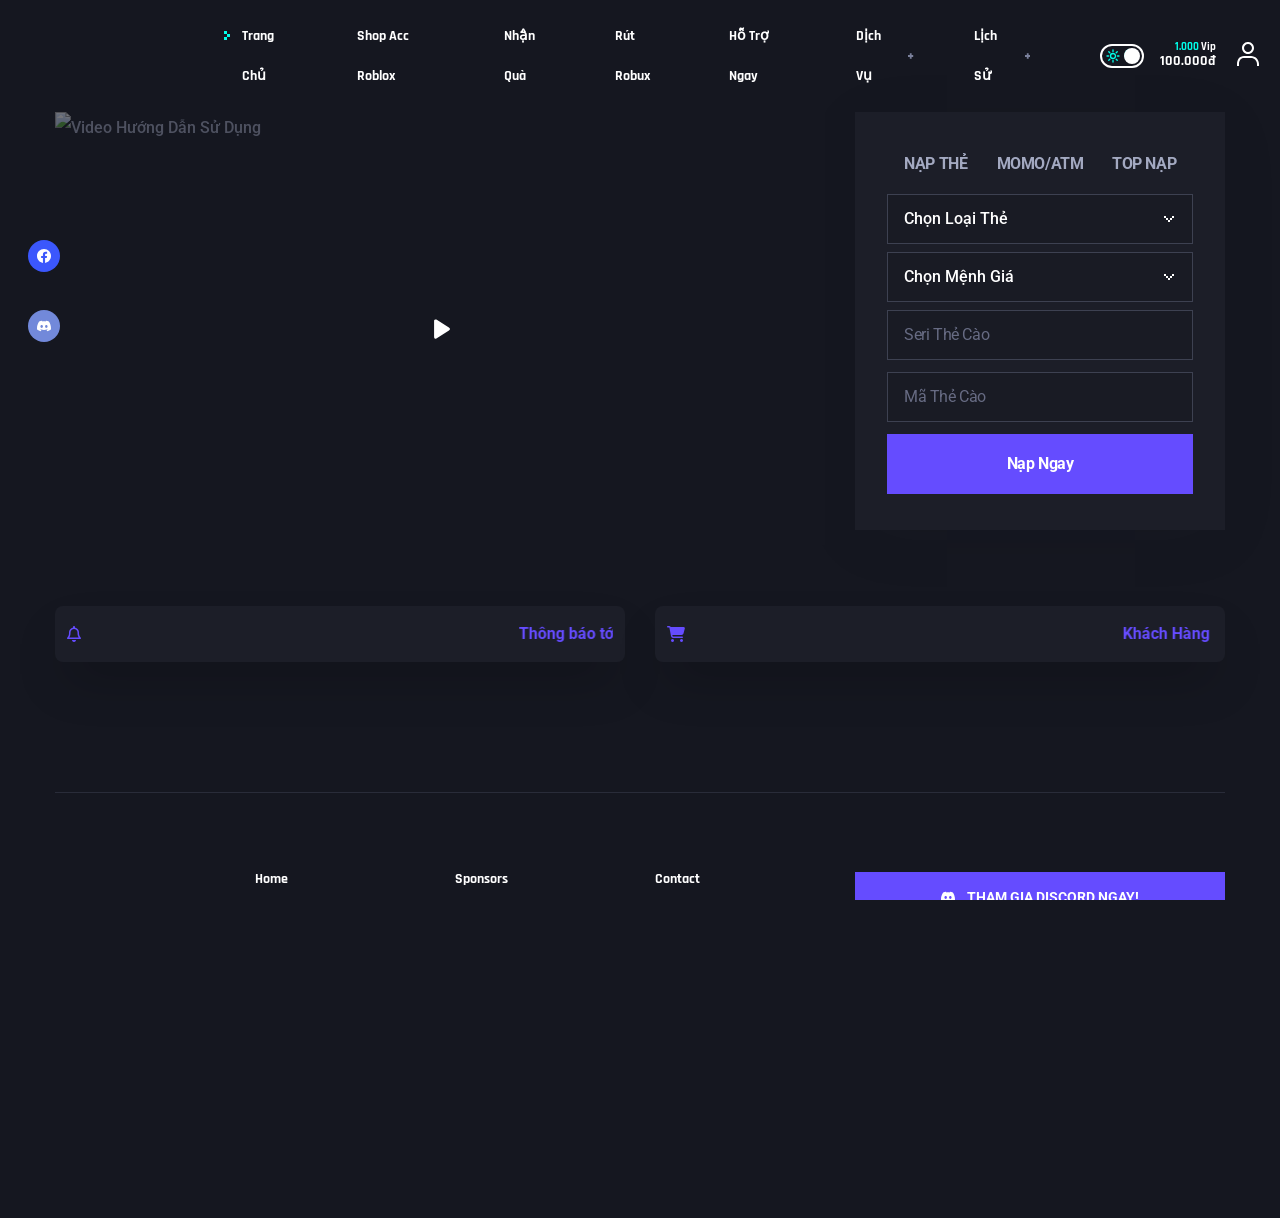
==== shop-nick.html @ 26512984 "update lazyload" ====
<!DOCTYPE html>
<html lang="zxx" class="h-full overflow-x-hidden dark">
  <head>
    <!-- Basic Page Needs
  ================================================== -->
    <title>Domain.Com - Home</title>
    <meta charset="utf-8" />
    <meta http-equiv="X-UA-Compatible" content="IE=edge" />
    <meta name="description" content="Streamer and Youtuber HTML Template" />
    <meta name="author" content="Dan Fisher" />
    <meta name="keywords" content="youtube, streamer, stream, creator" />
    <!-- Favicons
  ================================================== -->
    <link rel="shortcut icon" href="assets/img/str1/favicons/favicon.ico" />
    <link
      rel="apple-touch-icon"
      sizes="120x120"
      href="assets/img/str1/favicons/favicon-120.png"
    />
    <link
      rel="apple-touch-icon"
      sizes="152x152"
      href="assets/img/str1/favicons/favicon-152.png"
    />
    <!-- Mobile Specific Metas
  ================================================== -->
    <meta
      name="viewport"
      content="width=device-width,initial-scale=1,maximum-scale=1,user-scalable=0"
    />
    <!-- Google Web Fonts
  ================================================== -->
    <link rel="preconnect" href="https://fonts.googleapis.com" />
    <link rel="preconnect" href="https://fonts.gstatic.com" crossorigin />
    <link
      href="https://fonts.googleapis.com/css2?family=Rajdhani:wght@400;500;700&display=swap"
      rel="stylesheet"
    />
    <link
      href="https://fonts.googleapis.com/css2?family=Readex+Pro:wght@300&family=Roboto:wght@300;400&display=swap"
      rel="stylesheet"
    />
    <!-- CSS
  ================================================== -->
    <!-- Vendor CSS-->
    <link
      href="assets/vendors/common/glightbox/css/glightbox.min.css"
      rel="stylesheet"
    />
    <link
      href="assets/vendors/common/swiper/css/swiper-bundle.min.css"
      rel="stylesheet"
    />
    <!-- fancybox -->
    <link
      rel="stylesheet"
      href="https://cdnjs.cloudflare.com/ajax/libs/fancybox/3.5.7/jquery.fancybox.min.css"
    />
    <!-- Fontawesome  -->
    <link
      rel="stylesheet"
      href="https://cdnjs.cloudflare.com/ajax/libs/font-awesome/6.4.2/css/all.min.css"
      integrity="sha512-z3gLpd7yknf1YoNbCzqRKc4qyor8gaKU1qmn+CShxbuBusANI9QpRohGBreCFkKxLhei6S9CQXFEbbKuqLg0DA=="
      crossorigin="anonymous"
      referrerpolicy="no-referrer"
    />
    <!-- Template CSS-->
    <link href="assets/css/str1/style.css" rel="stylesheet" />
  </head>
  <body
    class="relative z-10 antialiased font-base text-gray-500 text-sm font-medium lg:text-base h-full bg-white dark:bg-gray-900 overflow-x-hidden dark:text-gray"
  >
    <div id="site-wrapper" class="flex flex-col h-full js-site-wrapper">
      <div class="header-wrapper text-white">
        <header id="site-header" class="text-white">
          <div class="max-w-[1360px] mx-auto px-5">
            <nav
              class="flex min-h-[64px] items-center gap-x-6 lg:gap-x-11 py-1 lg:min-h-[90px] lg:py-4"
            >
              <!-- Logo -->
              <div class="shrink-0">
                <a href="">
                  <img
                    src="//cdn.imagetip.net/storage/upload/images/Shop%20ADS%20-%20LQ/Shop%20ADS%20-%20Roblox/am5e24E.png"
                    alt=""
                    class="w-40"
                /></a>
              </div>
              <!-- Logo / End --><!-- Navigation (Desktop) -->
              <ul
                class="hidden lg:gap-x-0 xl:gap-x-6 text-sm font-bold lg:flex"
              >
                <li class="">
                  <a
                    class="group text-gray-900 dark:text-white relative inline-flex items-center gap-x-3 leading-10 px-3.5 xl:px-4.5 after:absolute after:top-[15px] after:left-0 after:bg-current-marker-dark after:transition-transform after:w-1.5 after:h-[9px] dark:after:bg-current-marker after:origin-left after:scale-x-100"
                    href=""
                    >Trang Chủ</a
                  >
                </li>
                <li class="">
                  <a
                    class="group text-gray-900 dark:text-white relative inline-flex items-center gap-x-3 leading-10 px-3.5 xl:px-4.5 after:absolute after:top-[15px] after:left-0 after:bg-current-marker-dark after:transition-transform after:w-1.5 after:h-[9px] dark:after:bg-current-marker after:origin-right hover:after:origin-left after:scale-x-0 hover:after:scale-x-100"
                    href=""
                    >Shop Acc Roblox</a
                  >
                </li>

                <li class="">
                  <a
                    class="group text-gray-900 dark:text-white relative inline-flex items-center gap-x-3 leading-10 px-3.5 xl:px-4.5 after:absolute after:top-[15px] after:left-0 after:bg-current-marker-dark after:transition-transform after:w-1.5 after:h-[9px] dark:after:bg-current-marker after:origin-right hover:after:origin-left after:scale-x-0 hover:after:scale-x-100"
                    href="#"
                    >Nhận Quà</a
                  >
                </li>
                <li class="">
                  <a
                    class="group text-gray-900 dark:text-white relative inline-flex items-center gap-x-3 leading-10 px-3.5 xl:px-4.5 after:absolute after:top-[15px] after:left-0 after:bg-current-marker-dark after:transition-transform after:w-1.5 after:h-[9px] dark:after:bg-current-marker after:origin-right hover:after:origin-left after:scale-x-0 hover:after:scale-x-100"
                    href="#"
                    >Rút Robux</a
                  >
                </li>

                <li class="">
                  <a
                    class="group text-gray-900 dark:text-white relative inline-flex items-center gap-x-3 leading-10 px-3.5 xl:px-4.5 after:absolute after:top-[15px] after:left-0 after:bg-current-marker-dark after:transition-transform after:w-1.5 after:h-[9px] dark:after:bg-current-marker after:origin-right hover:after:origin-left after:scale-x-0 hover:after:scale-x-100"
                    href="#Link_Ho_Tro"
                    >Hỗ Trợ Ngay</a
                  >
                </li>
                <!-- List Dịch Vụ -->
                <li
                  class="relative [&>.sub-menu]:hover:visible [&>.sub-menu]:hover:animate-popper-pop-in [&>.sub-menu]:hover:opacity-100"
                >
                  <a
                    class="group text-gray-900 dark:text-white relative inline-flex items-center gap-x-3 leading-10 px-3.5 xl:px-4.5 after:absolute after:top-[15px] after:left-0 after:bg-current-marker-dark after:transition-transform after:w-1.5 after:h-[9px] dark:after:bg-current-marker after:origin-right hover:after:origin-left after:scale-x-0 hover:after:scale-x-100"
                    href="#"
                    >Dịch Vụ
                    <svg
                      role="img"
                      class="h-1.5 w-1.5 fill-gray-500 group-hover:fill-accent"
                    >
                      <use
                        xlink:href="assets/img/str1/sprite.svg#plus"
                      ></use></svg
                  ></a>
                  <ul
                    class="sub-menu invisible absolute z-20 flex w-40 flex-col bg-white dark:bg-gray-700 py-2.5 text-sm font-bold opacity-0 shadow-2xl transition-all"
                  >
                    <li
                      class="px-5.5 relative [&>.sub-menu]:hover:visible [&>.sub-menu]:hover:animate-popper-pop-in [&>.sub-menu]:hover:opacity-100"
                    >
                      <a
                        class="flex items-center justify-between py-1.5 transition-colors text-gray-900 hover:text-accent dark:text-white dark:hover:text-accent"
                        href="#"
                        >Trò Chơi
                        <svg role="img" class="h-1.5 w-1.5 fill-accent">
                          <use
                            xlink:href="assets/img/str1/sprite.svg#plus"
                          ></use></svg
                      ></a>
                      <ul
                        class="sub-menu invisible absolute z-20 flex w-40 flex-col bg-white dark:bg-gray-700 py-2.5 text-sm font-bold opacity-0 shadow-2xl transition-all left-full -top-2"
                      >
                        <li class="px-5.5">
                          <a
                            class="flex items-center justify-between py-1.5 transition-colors text-gray-900 hover:text-accent dark:text-white dark:hover:text-accent"
                            href="#"
                            >Vòng Quay Robux</a
                          >
                        </li>
                        <li class="px-5.5">
                          <a
                            class="flex items-center justify-between py-1.5 transition-colors text-gray-900 hover:text-accent dark:text-white dark:hover:text-accent"
                            href="#"
                            >Lật Thẻ May Mắn</a
                          >
                        </li>
                        <li class="px-5.5">
                          <a
                            class="flex items-center justify-between py-1.5 transition-colors text-gray-900 hover:text-accent dark:text-white dark:hover:text-accent"
                            href="#"
                            >Máy Xèng Dominus</a
                          >
                        </li>
                      </ul>
                    </li>
                    <li class="px-5.5">
                      <a
                        class="flex items-center justify-between py-1.5 transition-colors text-gray-900 hover:text-accent dark:text-white dark:hover:text-accent"
                        href="#"
                        >Mua Tài Khoản</a
                      >
                    </li>
                    <li class="px-5.5">
                      <a
                        class="flex items-center justify-between py-1.5 transition-colors text-gray-900 hover:text-accent dark:text-white dark:hover:text-accent"
                        href="#"
                        >Mua Robux</a
                      >
                    </li>
                    <li class="px-5.5">
                      <a
                        class="flex items-center justify-between py-1.5 transition-colors text-gray-900 hover:text-accent dark:text-white dark:hover:text-accent"
                        href="#"
                        >Mua Gamepass</a
                      >
                    </li>
                    <li class="px-5.5">
                      <a
                        class="flex items-center justify-between py-1.5 transition-colors text-gray-900 hover:text-accent dark:text-white dark:hover:text-accent"
                        href="#"
                        >Mua Trái Ác Quỷ</a
                      >
                    </li>
                    <li class="px-5.5">
                      <button
                        class="js-vv-modal__open-btn-login-register flex items-center justify-between py-1.5 transition-colors text-gray-900 hover:text-accent dark:text-white dark:hover:text-accent"
                        data-id="login-register"
                      >
                        Cày Thuê
                      </button>
                    </li>
                  </ul>
                </li>

                <!-- lịch sử  -->
                <li
                  class="relative [&>.sub-menu]:hover:visible [&>.sub-menu]:hover:animate-popper-pop-in [&>.sub-menu]:hover:opacity-100"
                >
                  <a
                    class="group text-gray-900 dark:text-white relative inline-flex items-center gap-x-3 leading-10 px-3.5 xl:px-4.5 after:absolute after:top-[15px] after:left-0 after:bg-current-marker-dark after:transition-transform after:w-1.5 after:h-[9px] dark:after:bg-current-marker after:origin-right hover:after:origin-left after:scale-x-0 hover:after:scale-x-100"
                    href="#"
                    >Lịch Sử
                    <svg
                      role="img"
                      class="h-1.5 w-1.5 fill-gray-500 group-hover:fill-accent"
                    >
                      <use
                        xlink:href="assets/img/str1/sprite.svg#plus"
                      ></use></svg
                  ></a>
                  <ul
                    class="sub-menu invisible absolute z-20 flex w-40 flex-col bg-white dark:bg-gray-700 py-2.5 text-sm font-bold opacity-0 shadow-2xl transition-all"
                  >
                    <li class="px-5.5">
                      <a
                        class="flex items-center justify-between py-1.5 transition-colors text-gray-900 hover:text-accent dark:text-white dark:hover:text-accent"
                        href="#"
                        >Gamepass</a
                      >
                    </li>
                    <li class="px-5.5">
                      <a
                        class="flex items-center justify-between py-1.5 transition-colors text-gray-900 hover:text-accent dark:text-white dark:hover:text-accent"
                        href="#"
                        >Trái Ác Quỷ</a
                      >
                    </li>
                    <li class="px-5.5">
                      <a
                        class="flex items-center justify-between py-1.5 transition-colors text-gray-900 hover:text-accent dark:text-white dark:hover:text-accent"
                        href="#"
                        >Robux</a
                      >
                    </li>
                    <li class="px-5.5">
                      <a
                        class="flex items-center justify-between py-1.5 transition-colors text-gray-900 hover:text-accent dark:text-white dark:hover:text-accent"
                        href="#"
                        >Cày Thuê</a
                      >
                    </li>
                    <li
                      class="px-5.5 relative [&>.sub-menu]:hover:visible [&>.sub-menu]:hover:animate-popper-pop-in [&>.sub-menu]:hover:opacity-100"
                    >
                      <a
                        class="flex items-center justify-between py-1.5 transition-colors text-gray-900 hover:text-accent dark:text-white dark:hover:text-accent"
                        href="#"
                        >Tài Khoản
                        <svg role="img" class="h-1.5 w-1.5 fill-accent">
                          <use
                            xlink:href="assets/img/str1/sprite.svg#plus"
                          ></use></svg
                      ></a>
                      <ul
                        class="sub-menu invisible absolute z-20 flex w-40 flex-col bg-white dark:bg-gray-700 py-2.5 text-sm font-bold opacity-0 shadow-2xl transition-all left-full -top-2"
                      >
                        <li class="px-5.5">
                          <a
                            class="flex items-center justify-between py-1.5 transition-colors text-gray-900 hover:text-accent dark:text-white dark:hover:text-accent"
                            href="#"
                            >Loại 1 ( Chọn Acc )</a
                          >
                        </li>
                        <li class="px-5.5">
                          <a
                            class="flex items-center justify-between py-1.5 transition-colors text-gray-900 hover:text-accent dark:text-white dark:hover:text-accent"
                            href="#"
                            >Loại 2</a
                          >
                        </li>
                      </ul>
                    </li>
                  </ul>
                </li>
              </ul>
              <!-- Navigation (Desktop) / End --><!-- Header Controls -->
              <div class="flex ml-auto -mr-3">
                <div class="flex items-center py-4 px-1 sm:px-2">
                  <label
                    for="theme-toggle"
                    class="relative inline-flex cursor-pointer items-center"
                    ><input
                      type="checkbox"
                      value=""
                      id="theme-toggle"
                      class="peer sr-only" />
                    <span
                      class="relative z-10 block h-6 w-11 rounded-full border-2 border-gray-900 after:absolute after:top-0.5 after:left-0.5 after:h-4 after:w-4 after:rounded-full after:bg-gray-900 after:transition-transform peer-checked:after:translate-x-[20px] dark:border-white dark:after:bg-white"
                    ></span>
                    <svg
                      role="img"
                      class="pointer-events-none absolute left-[5px] top-1 h-4 w-4 stroke-accent"
                    >
                      <use xlink:href="assets/img/yt1/sprite.svg#sun"></use>
                    </svg>
                    <svg
                      role="img"
                      class="pointer-events-none absolute right-[5px] top-1 h-4 w-4 stroke-accent"
                    >
                      <use
                        xlink:href="assets/img/yt1/sprite.svg#moon"
                      ></use></svg
                  ></label>
                </div>
                <div
                  class="relative [&>.sub-menu]:lg:hover:visible [&>.sub-menu]:hover:animate-popper-pop-in [&>.sub-menu]:lg:hover:opacity-100"
                >
                  <a
                    class="relative flex py-4 px-2 sm:px-2 gap-x-3.5 text-gray-900 dark:text-white"
                    href=""
                    ><div
                      class="font-bold text-sm leading-none text-right hidden lg:block"
                    >
                      <div class="text-2xs">
                        <span class="text-accent"
                          >1.000 <ion-icon name="flame"></ion-icon>
                        </span>
                        Vip
                      </div>
                      <div class="leading-tight">100.000đ</div>
                    </div>
                  </a>
                </div>
                <div
                  class="relative [&>.sub-menu]:lg:hover:visible [&>.sub-menu]:hover:animate-popper-pop-in [&>.sub-menu]:lg:hover:opacity-100"
                >
                  <a class="block py-4 px-2 xl:px-3" href="#"
                    ><svg
                      role="img"
                      class="h-6 w-6 fill-gray-900 dark:fill-white"
                    >
                      <use
                        xlink:href="assets/img/str1/sprite.svg#user"
                      ></use></svg
                  ></a>
                  <ul
                    class="sub-menu invisible absolute right-full z-20 -mr-9 flex w-40 origin-top-right flex-col bg-white dark:bg-gray-700 py-3 text-sm font-bold opacity-0 shadow-2xl transition-all"
                  >
                    <li class="px-5.5">
                      <a
                        class="flex flex-row-reverse items-center justify-between py-1.5 text-gray-900 dark:text-white transition-colors hover:text-accent dark:hover:text-accent"
                        href="#"
                        >Hồ Sơ</a
                      >
                    </li>
                    <li class="px-5.5">
                      <a
                        class="flex flex-row-reverse items-center justify-between py-1.5 text-gray-900 dark:text-white transition-colors hover:text-accent dark:hover:text-accent"
                        href="#.html"
                        >Đăng Nhập</a
                      >
                    </li>
                    <li class="px-5.5">
                      <a
                        class="flex flex-row-reverse items-center justify-between py-1.5 text-gray-900 dark:text-white transition-colors hover:text-accent dark:hover:text-accent"
                        href="#.html"
                        >Đăng Ký</a
                      >
                    </li>
                    <li class="px-5.5">
                      <a
                        class="flex flex-row-reverse items-center justify-between py-1.5 text-gray-900 dark:text-white transition-colors hover:text-accent dark:hover:text-accent"
                        href="#.html"
                        >Đăng Xuất</a
                      >
                    </li>
                  </ul>
                </div>
                <button
                  class="js-menu-toggle -mr-2 inline-flex py-4 px-2 sm:px-3 lg:hidden xl:px-4"
                  id="menuToggle"
                >
                  <svg
                    role="img"
                    class="js-menu-toggle-icon-open h-6 w-6 fill-gray-900 dark:fill-white"
                  >
                    <use xlink:href="assets/img/yt1/sprite.svg#menu"></use>
                  </svg>
                  <svg
                    role="img"
                    class="js-menu-toggle-icon-close hidden h-6 w-6 fill-gray-900 dark:fill-white"
                  >
                    <use
                      xlink:href="assets/img/yt1/sprite.svg#menu-close"
                    ></use>
                  </svg>
                </button>
              </div>
              <!-- Header Controls / End -->
            </nav>
          </div>
        </header>
      </div>
      <!-- Mobile Menu -->
      <div
        class="translate-x-full js-mobile-menu p-t-[64px] fixed left-0 top-[64px] z-50 block h-[calc(100dvh-64px)] w-full overflow-auto bg-white dark:bg-gray-700 py-5 text-primary dark:text-white transition-transform duration-300 lg:hidden translate-x-0"
        id="mobileMenu"
      >
        <div class="container">
          <!-- Navigation (Mobile) -->
          <ul class="flex flex-col font-bold">
            <li
              class="flex flex-wrap items-center gap-x-4 border-b border-b-gray-200/50 dark:border-b-gray-200/10"
            >
              <a
                class="flex-grow gap-x-1 py-4 leading-normal text-gray-900 transition-colors hover:text-accent dark:text-white dark:hover:text-accent"
                href="#"
                >Trang Chủ</a
              >
            </li>
            <li
              class="flex flex-wrap items-center gap-x-4 border-b border-b-gray-200/50 dark:border-b-gray-200/10"
            >
              <a
                class="flex-grow gap-x-1 py-4 leading-normal text-gray-900 transition-colors hover:text-accent dark:text-white dark:hover:text-accent"
                href="#"
                >Shop Acc Roblox</a
              >
            </li>

            <li
              class="flex flex-wrap items-center gap-x-4 border-b border-b-gray-200/50 dark:border-b-gray-200/10"
            >
              <a
                class="flex-grow gap-x-1 py-4 leading-normal text-gray-900 transition-colors hover:text-accent dark:text-white dark:hover:text-accent"
                href="#"
                >Nhận Quà</a
              >
            </li>
            <li
              class="flex flex-wrap items-center gap-x-4 border-b border-b-gray-200/50 dark:border-b-gray-200/10"
            >
              <a
                class="flex-grow gap-x-1 py-4 leading-normal text-gray-900 transition-colors hover:text-accent dark:text-white dark:hover:text-accent"
                href="https://discord.gg/hotro"
                >Hỗ Trợ</a
              >
            </li>

            <li
              class="flex flex-wrap items-center gap-x-4 border-b border-b-gray-200/50 dark:border-b-gray-200/10"
            >
              <a
                class="flex-grow gap-x-1 py-4 leading-normal text-gray-900 transition-colors hover:text-accent dark:text-white dark:hover:text-accent"
                href=""
                >Hồ Sơ</a
              >
            </li>
            <li
              class="flex flex-wrap items-center gap-x-4 border-b border-b-gray-200/50 dark:border-b-gray-200/10"
            >
              <a
                class="flex-grow gap-x-1 py-4 leading-normal text-gray-900 transition-colors hover:text-accent dark:text-white dark:hover:text-accent"
                href="#"
                >Lịch Sử </a
              ><button
                class="js-mobile-submenu-toggle ml-auto inline-flex h-7 w-7 items-center justify-center transition-transform"
              >
                <svg role="img" class="sub-menu-toggle h-1.5 w-1.5 fill-accent">
                  <use xlink:href="assets/img/str1/sprite.svg#plus"></use>
                </svg>
              </button>
              <ul
                class="flex max-h-0 w-full flex-col overflow-hidden pl-4 text-sm transition-all duration-300 [&>li:last-child]:pb-4"
              >
                <li class="flex flex-wrap items-center gap-x-4">
                  <a
                    class="flex-grow gap-x-1 py-2 text-gray-900 transition-colors hover:text-accent dark:text-white dark:hover:text-accent"
                    href="#"
                    >Gamepass</a
                  >
                </li>
                <li class="flex flex-wrap items-center gap-x-4">
                  <a
                    class="flex-grow gap-x-1 py-2 text-gray-900 transition-colors hover:text-accent dark:text-white dark:hover:text-accent"
                    href="#"
                    >Trái Ác Quỷ</a
                  >
                </li>
                <li class="flex flex-wrap items-center gap-x-4">
                  <a
                    class="flex-grow gap-x-1 py-2 text-gray-900 transition-colors hover:text-accent dark:text-white dark:hover:text-accent"
                    href="#"
                    >Cày Thuê</a
                  >
                </li>
                <li class="flex flex-wrap items-center gap-x-4">
                  <a
                    class="flex-grow gap-x-1 py-2 text-gray-900 transition-colors hover:text-accent dark:text-white dark:hover:text-accent"
                    href="#"
                    >Robux</a
                  >
                </li>
                <li class="flex flex-wrap items-center gap-x-4">
                  <a
                    class="flex-grow gap-x-1 py-2 text-gray-900 transition-colors hover:text-accent dark:text-white dark:hover:text-accent"
                    href="#"
                    >Tài Khoản </a
                  ><button
                    class="js-mobile-submenu-toggle ml-auto inline-flex h-7 w-7 items-center justify-center transition-transform"
                  >
                    <svg
                      role="img"
                      class="sub-menu-toggle h-1.5 w-1.5 fill-accent"
                    >
                      <use xlink:href="assets/img/str1/sprite.svg#plus"></use>
                    </svg>
                  </button>
                  <ul
                    class="flex max-h-0 w-full flex-col overflow-hidden pl-4 transition-all duration-300"
                  >
                    <li class="flex flex-wrap items-center gap-x-4">
                      <a
                        class="flex-grow gap-x-1 py-2 transition-colors hover:text-accent"
                        href="#"
                        >Loại 1 ( Chọn Acc )</a
                      >
                    </li>
                    <li class="flex flex-wrap items-center gap-x-4">
                      <a
                        class="flex-grow gap-x-1 py-2 transition-colors hover:text-accent"
                        href="#"
                        >Loại 2</a
                      >
                    </li>
                  </ul>
                </li>
              </ul>
            </li>
            <li
              class="flex flex-wrap items-center gap-x-4 border-b border-b-gray-200/50 dark:border-b-gray-200/10"
            >
              <a
                class="flex-grow gap-x-1 py-4 leading-normal text-gray-900 transition-colors hover:text-accent dark:text-white dark:hover:text-accent"
                href="#"
                >Dịch Vụ </a
              ><button
                class="js-mobile-submenu-toggle ml-auto inline-flex h-7 w-7 items-center justify-center transition-transform"
              >
                <svg role="img" class="sub-menu-toggle h-1.5 w-1.5 fill-accent">
                  <use xlink:href="assets/img/str1/sprite.svg#plus"></use>
                </svg>
              </button>
              <ul
                class="flex max-h-0 w-full flex-col overflow-hidden pl-4 text-sm transition-all duration-300 [&>li:last-child]:pb-4"
              >
                <li class="flex flex-wrap items-center gap-x-4">
                  <a
                    class="flex-grow gap-x-1 py-2 text-gray-900 transition-colors hover:text-accent dark:text-white dark:hover:text-accent"
                    href="#"
                    >Trò Chơi </a
                  ><button
                    class="js-mobile-submenu-toggle ml-auto inline-flex h-7 w-7 items-center justify-center transition-transform"
                  >
                    <svg
                      role="img"
                      class="sub-menu-toggle h-1.5 w-1.5 fill-accent"
                    >
                      <use xlink:href="assets/img/str1/sprite.svg#plus"></use>
                    </svg>
                  </button>
                  <ul
                    class="flex max-h-0 w-full flex-col overflow-hidden pl-4 transition-all duration-300"
                  >
                    <li class="flex flex-wrap items-center gap-x-4">
                      <a
                        class="flex-grow gap-x-1 py-2 transition-colors hover:text-accent"
                        href="#"
                        >Vòng Quay Robux</a
                      >
                    </li>
                    <li class="flex flex-wrap items-center gap-x-4">
                      <a
                        class="flex-grow gap-x-1 py-2 transition-colors hover:text-accent"
                        href="#"
                        >Lật Thẻ May Mắn</a
                      >
                    </li>
                    <li class="flex flex-wrap items-center gap-x-4">
                      <a
                        class="flex-grow gap-x-1 py-2 transition-colors hover:text-accent"
                        href="#"
                        >Máy Xèng Dominus</a
                      >
                    </li>
                  </ul>
                </li>
                <li class="flex flex-wrap items-center gap-x-4">
                  <a
                    class="flex-grow gap-x-1 py-2 text-gray-900 transition-colors hover:text-accent dark:text-white dark:hover:text-accent"
                    href="#"
                    >Mua Tài Khoản</a
                  >
                </li>
                <li class="flex flex-wrap items-center gap-x-4">
                  <a
                    class="flex-grow gap-x-1 py-2 text-gray-900 transition-colors hover:text-accent dark:text-white dark:hover:text-accent"
                    href="#"
                    >Mua Robux</a
                  >
                </li>
                <li class="flex flex-wrap items-center gap-x-4">
                  <a
                    class="flex-grow gap-x-1 py-2 text-gray-900 transition-colors hover:text-accent dark:text-white dark:hover:text-accent"
                    href="#"
                    >Mua Gamepass</a
                  >
                </li>
                <li class="flex flex-wrap items-center gap-x-4">
                  <button
                    class="js-vv-modal__open-btn-login-register flex-grow gap-x-1 py-2 text-left text-gray-900 transition-colors hover:text-accent dark:text-white dark:hover:text-accent"
                    data-id="login-register"
                  >
                    Mua Trái Ác Quỷ
                  </button>
                </li>
                <li class="flex flex-wrap items-center gap-x-4">
                  <a
                    class="flex-grow gap-x-1 py-2 text-gray-900 transition-colors hover:text-accent dark:text-white dark:hover:text-accent"
                    href=""
                    >Cày Thuê</a
                  >
                </li>
              </ul>
            </li>

            <li
              class="flex flex-wrap items-center gap-x-4 border-b border-b-gray-200/50 dark:border-b-gray-200/10"
            >
              <a
                class="flex-grow gap-x-1 py-4 leading-normal text-gray-900 transition-colors hover:text-accent dark:text-white dark:hover:text-accent"
                href=""
                >Đăng Ký</a
              >
            </li>
            <li
              class="flex flex-wrap items-center gap-x-4 border-b border-b-gray-200/50 dark:border-b-gray-200/10"
            >
              <a
                class="flex-grow gap-x-1 py-4 leading-normal text-gray-900 transition-colors hover:text-accent dark:text-white dark:hover:text-accent"
                href=""
                >Đăng Nhập</a
              >
            </li>
            <li
              class="flex flex-wrap items-center gap-x-4 border-b border-b-gray-200/50 dark:border-b-gray-200/10"
            >
              <a
                class="flex-grow gap-x-1 py-4 leading-normal text-gray-900 transition-colors hover:text-accent dark:text-white dark:hover:text-accent"
                href=""
                >Đăng Xuất</a
              >
            </li>
          </ul>
          <!-- Navigation (Mobile) / End -->
        </div>
      </div>

      <main id="main-content" class="grow lg:pt-0">
        <div class="pb-20 md:pb-24 lg:pb-[130px]">
          <div class="container">
            <div class="grid grid-cols-12 gap-5 md:gap-6 lg:gap-7.5 mb-7.5">
              <figure
                class="col-span-full md:row-start-1 md:row-end-2 lg:col-span-8 lg:row-start-1 lg:row-end-3"
              >
                <div class="video-container">
                  <a
                    class="group relative block h-full overflow-hidden bg-gray-900"
                    data-fancybox
                    data-type="iframe"
                    data-src="https://www.youtube.com/embed/hcza7QqfsGw?autoplay=1"
                    data-options='{
                    "width": 640,
                    "height": 360
                  }'
                    href="javascript:;"
                  >
                    <img
                      class="aspect-video w-full object-cover transition-all duration-300 group-hover:scale-110 group-hover:opacity-75 opacity-40"
                      src="https://pbs.twimg.com/media/F5dGJeIW0AAZ-aV?format=jpg&amp;name=large"
                      alt="Video Hướng Dẫn Sử Dụng"
                    />
                    <span
                      class="absolute top-1/2 left-1/2 flex aspect-square -translate-x-2/4 -translate-y-2/4 items-center justify-center rounded-full bg-secondary w-[60px]"
                    >
                      <svg role="img" class="fill-white ml-[3px] h-5 w-4">
                        <use
                          xlink:href="./assets/img/yt1/sprite.svg#play"
                        ></use>
                      </svg>
                    </span>
                  </a>
                </div>
              </figure>

              <div
                class="bg-white col-span-full dark:bg-gray-800 lg:col-span-4 lg:px-8 lg:py-7 md:px-6 md:py-6 px-5 py-5 self-start shadow-3xl sm:px-6 top-8 tracking-tight xl:py-9"
              >
                <div class="flex font-bold mb-3.5">
                  <div
                    class="w-full cursor-pointer bg-trueGray-900 tablinks"
                    onclick="depositTab('nap')"
                  >
                    <h2 class="hover:text-accent mx-auto px-3 text-center">
                      NẠP THẺ
                    </h2>
                  </div>
                  <div
                    class="w-full cursor-pointer bg-trueGray-900 tablinks"
                    onclick="depositTab('momo')"
                  >
                    <h2 class="hover:text-accent mx-auto px-3 text-center">
                      MOMO/ATM
                    </h2>
                  </div>
                  <div
                    class="w-full cursor-pointer bg-trueGray-900 tablinks"
                    onclick="depositTab('top')"
                  >
                    <h2 class="hover:text-accent mx-auto px-3 text-center">
                      TOP NẠP
                    </h2>
                  </div>
                </div>
                <span class="tabcontent" id="nap" style="display: block">
                  <div class="col-span-full">
                    <select
                      class="bg-[length:10px_6px] bg-[position:right_18px_center] bg-caret bg-white/40 border-base dark:bg-caret-white dark:bg-gray-900/40 dark:border-gray-650 dark:focus:bg-gray-900 dark:focus:border-accent dark:focus:text-white dark:placeholder:text-gray-500/80 dark:text-white duration-150 focus:border-accent focus:outline-0 focus:ring-0 focus:text-gray-900 font-medium h-12.5 hover:cursor-pointer px-4 text-gray-900 transition-all w-full"
                      name="shipping-country"
                      id="shipping-country"
                    >
                      <option value="" selected="">Chọn Loại Thẻ</option>
                      <option value="VIETTEL">Viettel</option>
                      <option value="VINAPHONE">Vinaphone</option>
                      <option value="MOBIFONE">Mobifone</option>
                      <option value="VNMOBI">Vietnammobi</option>
                      <option value="ZING">Zing</option>
                      <option value="GATE">GATE</option>
                      <option value="VCOIN">Vcoin</option>
                    </select>
                  </div>
                  <div class="col-span-full pt-2">
                    <select
                      class="w-full border-base bg-white/40 px-4 h-12.5 font-medium text-gray-900 transition-all duration-150 bg-caret bg-[length:10px_6px] bg-[position:right_18px_center] focus:border-accent focus:outline-0 focus:ring-0 focus:text-gray-900 hover:cursor-pointer dark:border-gray-650 dark:bg-gray-900/40 dark:text-white dark:placeholder:text-gray-500/80 dark:focus:border-accent dark:focus:text-white dark:bg-caret-white dark:focus:bg-gray-900"
                      name="shipping-city"
                      id="shipping-city"
                    >
                      <option value="" selected="">Chọn Mệnh Giá</option>
                      <option value="10000">10,000 VND</option>
                      <option value="20000">20,000 VND</option>
                      <option value="30000">30,000 VND</option>
                      <option value="50000">50,000 VND</option>
                      <option value="100000">100,000 VND</option>
                      <option value="200000">200,000 VND</option>
                      <option value="300000">300,000 VND</option>
                      <option value="500000">500,000 VND</option>
                      <option value="1000000">1,000,000 VND</option>
                    </select>
                  </div>
                  <div class="col-span-full mt-2">
                    <input
                      class="group-[.is-success]:bg-input-success-dark group-[.is-error]:border-danger group-[.is-error]:bg-input-invalid group-[.is-error]:text-danger group-[.is-success]:pr-16 group-[.is-invalid]:pr-16 px-4 py-2 border-base bg-white/40 bg-[length:18px_18px,_38px_38px] bg-[position:right_16px_center,_right_6px_center] bg-no-repeat font-medium leading-8 tracking-tight text-gray-900 transition-all duration-150 placeholder:font-normal placeholder:text-gray-500/60 focus:border-accent focus:bg-white focus:text-gray-900 focus:outline-0 focus:ring-0 dark:border-gray-650 dark:group-[.is-success]:bg-input-success dark:bg-gray-900/40 dark:text-white dark:placeholder:text-gray-500/80 dark:focus:border-accent dark:focus:bg-gray-900 w-full mb-3"
                      placeholder="Seri Thẻ Cào"
                      id="seri"
                      name="serial"
                      type="text"
                    />
                  </div>
                  <div class="col-span-full">
                    <input
                      class="group-[.is-success]:bg-input-success-dark group-[.is-error]:border-danger group-[.is-error]:bg-input-invalid group-[.is-error]:text-danger group-[.is-success]:pr-16 group-[.is-invalid]:pr-16 px-4 py-2 border-base bg-white/40 bg-[length:18px_18px,_38px_38px] bg-[position:right_16px_center,_right_6px_center] bg-no-repeat font-medium leading-8 tracking-tight text-gray-900 transition-all duration-150 placeholder:font-normal placeholder:text-gray-500/60 focus:border-accent focus:bg-white focus:text-gray-900 focus:outline-0 focus:ring-0 dark:border-gray-650 dark:group-[.is-success]:bg-input-success dark:bg-gray-900/40 dark:text-white dark:placeholder:text-gray-500/80 dark:focus:border-accent dark:focus:bg-gray-900 w-full mb-3"
                      placeholder="Mã Thẻ Cào"
                      id="pin"
                      name="code"
                      type="text"
                    />
                  </div>
                  <button
                    type="submit"
                    class="bg-primary font-bold hover:bg-primary/90 hover:cursor-pointer leading-tight lg:px-12 py-5 text-white tracking-tight transition-colors w-full"
                  >
                    Nạp Ngay
                  </button>
                </span>
                <span class="tabcontent" id="momo" style="display: none">
                  <div class="col-span-full pt-2">
                    <select
                      class="w-full border-base bg-white/40 px-4 h-12.5 font-medium text-gray-900 transition-all duration-150 bg-caret bg-[length:10px_6px] bg-[position:right_18px_center] focus:border-accent focus:outline-0 focus:ring-0 focus:text-gray-900 hover:cursor-pointer dark:border-gray-650 dark:bg-gray-900/40 dark:text-white dark:placeholder:text-gray-500/80 dark:focus:border-accent dark:focus:text-white dark:bg-caret-white dark:focus:bg-gray-900"
                      name="shipping-city"
                      id="shipping-city"
                    >
                      <option value="0">Chọn Hình Thức Nạp</option>
                      <option value="1">Momo</option>
                      <option value="2">Ngân Hàng</option>
                    </select>
                  </div>
                  <div class="col-span-full mt-2">
                    <input
                      class="group-[.is-success]:bg-input-success-dark group-[.is-error]:border-danger group-[.is-error]:bg-input-invalid group-[.is-error]:text-danger group-[.is-success]:pr-16 group-[.is-invalid]:pr-16 px-4 py-2 border-base bg-white/40 bg-[length:18px_18px,_38px_38px] bg-[position:right_16px_center,_right_6px_center] bg-no-repeat font-medium leading-8 tracking-tight text-gray-900 transition-all duration-150 placeholder:font-normal placeholder:text-gray-500/60 focus:border-accent focus:bg-white focus:text-gray-900 focus:outline-0 focus:ring-0 dark:border-gray-650 dark:group-[.is-success]:bg-input-success dark:bg-gray-900/40 dark:text-white dark:placeholder:text-gray-500/80 dark:focus:border-accent dark:focus:bg-gray-900 w-full mb-3"
                      type="number"
                      value=""
                      placeholder="Nhập số tiền muốn nạp"
                    />
                  </div>

                  <button
                    type="submit"
                    class="bg-primary font-bold hover:bg-primary/90 hover:cursor-pointer leading-tight lg:px-12 py-5 text-white tracking-tight transition-colors w-full"
                  >
                    Tạo Hóa Đơn Nạp
                  </button>
                </span>
                <span class="tabcontent" id="top" style="display: none">
                  <div class="col-span-full pt-2">
                    <a
                      class="bg-[#393d58] grid gap-x-2.5 hover:-translate-y-2 hover:shadow-md items-center p-4 py-[13px] shadow-2xl text-white transition-transform"
                      style="grid-template-columns: 1fr 1fr"
                    >
                      <div class="flex font-bold">
                        <span>1. Username****</span>
                      </div>
                      <span class="text-[#fffac3]" style="text-align: right"
                        >+540,000 VNĐ</span
                      >
                    </a>
                  </div>
                  <div class="col-span-full pt-2">
                    <a
                      class="bg-[#393d58] grid gap-x-2.5 hover:-translate-y-2 hover:shadow-md items-center p-4 py-[13px] shadow-2xl text-white transition-transform"
                      style="grid-template-columns: 1fr 1fr"
                    >
                      <div class="flex font-bold">
                        <span>1. Username****</span>
                      </div>
                      <span class="text-[#fffac3]" style="text-align: right"
                        >+540,000 VNĐ</span
                      >
                    </a>
                  </div>
                  <div class="col-span-full pt-2">
                    <a
                      class="bg-[#393d58] grid gap-x-2.5 hover:-translate-y-2 hover:shadow-md items-center p-4 py-[13px] shadow-2xl text-white transition-transform"
                      style="grid-template-columns: 1fr 1fr"
                    >
                      <div class="flex font-bold">
                        <span>1. Username****</span>
                      </div>
                      <span class="text-[#fffac3]" style="text-align: right"
                        >+540,000 VNĐ</span
                      >
                    </a>
                  </div>
                  <div class="col-span-full pt-2">
                    <a
                      class="bg-[#393d58] grid gap-x-2.5 hover:-translate-y-2 hover:shadow-md items-center p-4 py-[13px] shadow-2xl text-white transition-transform"
                      style="grid-template-columns: 1fr 1fr"
                    >
                      <div class="flex font-bold">
                        <span>1. Username****</span>
                      </div>
                      <span class="text-[#fffac3]" style="text-align: right"
                        >+540,000 VNĐ</span
                      >
                    </a>
                  </div>
                  <div class="col-span-full pt-2">
                    <a
                      class="bg-[#393d58] grid gap-x-2.5 hover:-translate-y-2 hover:shadow-md items-center p-4 py-[13px] shadow-2xl text-white transition-transform"
                      style="grid-template-columns: 1fr 1fr"
                    >
                      <div class="flex font-bold">
                        <span>1. Username****</span>
                      </div>
                      <span class="text-[#fffac3]" style="text-align: right"
                        >+540,000 VNĐ</span
                      >
                    </a>
                  </div>
                </span>
              </div>
            </div>
            <div class="grid grid-cols-12 gap-5 md:gap-6 lg:gap-7.5">
              <div class="col-span-full md:col-span-6">
                <div
                  class="bg-white col-span-full dark:bg-gray-800 flex items-center mt-4 px-3 py-3 rounded-lg shadow-2xl shadow-lg"
                >
                  <i class="fa-bell fa-regular text-primary"></i>
                  <marquee class="font-bold text-primary">
                    Thông báo tới khách hàng....
                  </marquee>
                </div>
              </div>
              <div class="col-span-full md:col-span-6">
                <div
                  class="bg-white col-span-full dark:bg-gray-800 flex items-center mt-4 px-3 py-3 rounded-lg shadow-2xl shadow-lg"
                >
                  <i class="fa-cart-shopping fa-solid text-primary"></i>
                  <marquee class="font-bold text-primary">
                    <span class="">Khách Hàng A</span> Vừa Mua Tài Khoản Acb Xyz
                  </marquee>
                </div>
              </div>
            </div>
          </div>
        </div>

        <!-- tab  -->
        <!-- end tab  -->
      </main>

      <footer id="site-footer">
        <div class="container">
          <div
            class="grid grid-cols-12 gap-x-5 gap-y-9 border-t border-gray-500/20 py-16 md:gap-x-6 lg:gap-x-7.5 lg:pt-[75px] lg:pb-[66px]"
          >
            <div class="col-span-full lg:col-span-2">
              <a href="">
                <img
                  src="https://tr.rbxcdn.com/b46265f21b2f53eaa2bef11e8187c84a/512/512/Image/Png"
                  alt=""
              /></a>
            </div>
            <div class="col-span-full lg:col-span-6">
              <div>
                <nav>
                  <ul
                    class="grid grid-cols-9 gap-x-5 gap-y-4.5 text-sm font-bold md:gap-x-6 lg:gap-x-7.5"
                  >
                    <li class="col-span-3">
                      <a
                        class="text-gray-900 transition-colors hover:text-accent dark:text-white dark:hover:text-accent"
                        href="index"
                        >Home</a
                      >
                    </li>
                    <li class="col-span-3">
                      <a
                        class="text-gray-900 transition-colors hover:text-accent dark:text-white dark:hover:text-accent"
                        href="sponsors"
                        >Sponsors</a
                      >
                    </li>
                    <li class="col-span-3">
                      <a
                        class="text-gray-900 transition-colors hover:text-accent dark:text-white dark:hover:text-accent"
                        href="contact"
                        >Contact</a
                      >
                    </li>
                    <li class="col-span-3">
                      <a
                        class="text-gray-900 transition-colors hover:text-accent dark:text-white dark:hover:text-accent"
                        href="streams"
                        >Streams</a
                      >
                    </li>
                    <li class="col-span-3">
                      <a
                        class="text-gray-900 transition-colors hover:text-accent dark:text-white dark:hover:text-accent"
                        href="about"
                        >About</a
                      >
                    </li>
                    <li class="col-span-3">
                      <a
                        class="text-gray-900 transition-colors hover:text-accent dark:text-white dark:hover:text-accent"
                        href="shop-grid-3"
                        >Shop</a
                      >
                    </li>
                    <li class="col-span-3">
                      <a
                        class="text-gray-900 transition-colors hover:text-accent dark:text-white dark:hover:text-accent"
                        href="blog"
                        >Blog</a
                      >
                    </li>
                    <li class="col-span-3">
                      <a
                        class="text-gray-900 transition-colors hover:text-accent dark:text-white dark:hover:text-accent"
                        href="events"
                        >Events</a
                      >
                    </li>
                  </ul>
                </nav>
              </div>
            </div>
            <div class="col-span-full lg:col-span-4">
              <div class="pt-1">
                <a
                  href="#"
                  class="inline-flex text-center font-bold leading-none transition-colors uppercase justify-center gap-x-3 py-4 px-4 md:py-[18px] lg:px-8 text-sm text-white bg-social-twitch hover:bg-social-twitch/90 w-full"
                  ><svg class="h-[14px] w-[14px]" fill="currentColor">
                    <use xlink:href="assets/img/social-icons.svg#discord"></use>
                  </svg>
                  Tham Gia Discord Ngay!</a
                >
                <div class="mt-6 text-sm">
                  Hãy THam Gia Discord! Bạn sẽ nhận được huy hiệu phụ tuyệt vời,
                  biểu tượng cảm xúc tùy chỉnh và sẽ được hỗ trợ riêng tư!
                </div>
              </div>
            </div>
          </div>
          <div>
            <h5
              class="flex items-center gap-x-7.5 text-xs font-bold uppercase leading-none text-gray-500/30 before:h-[1px] before:flex-1 before:bg-gray-500/20 after:h-[1px] after:flex-1 after:bg-gray-500/20"
            >
              Vận Hành Bởi
            </h5>
            <div
              class="grid grid-cols-12 gap-x-5 gap-y-6 py-16 md:gap-x-6 lg:gap-x-7.5 lg:py-16"
            >
              <div class="col-span-6 sm:col-span-4 lg:col-span-2 xl:col-span-2">
                <a href="#" class="group"
                  ><img
                    class="mx-auto opacity-20 transition-opacity group-hover:opacity-100"
                    src="assets/img/str1/sponsor-1-sm.png"
                    alt=""
                /></a>
              </div>
              <div class="col-span-6 sm:col-span-4 lg:col-span-2 xl:col-span-2">
                <a href="#" class="group"
                  ><img
                    class="mx-auto opacity-20 transition-opacity group-hover:opacity-100"
                    src="assets/img/str1/sponsor-2-sm.png"
                    alt=""
                /></a>
              </div>
              <div class="col-span-6 sm:col-span-4 lg:col-span-2 xl:col-span-2">
                <a href="#" class="group"
                  ><img
                    class="mx-auto opacity-20 transition-opacity group-hover:opacity-100"
                    src="assets/img/str1/sponsor-3-sm.png"
                    alt=""
                /></a>
              </div>
              <div class="col-span-6 sm:col-span-4 lg:col-span-2 xl:col-span-2">
                <a href="#" class="group"
                  ><img
                    class="mx-auto opacity-20 transition-opacity group-hover:opacity-100"
                    src="assets/img/str1/sponsor-4-sm.png"
                    alt=""
                /></a>
              </div>
              <div class="col-span-6 sm:col-span-4 lg:col-span-2 xl:col-span-2">
                <a href="#" class="group"
                  ><img
                    class="mx-auto opacity-20 transition-opacity group-hover:opacity-100"
                    src="assets/img/str1/sponsor-5-sm.png"
                    alt=""
                /></a>
              </div>
              <div class="col-span-6 sm:col-span-4 lg:col-span-2 xl:col-span-2">
                <a href="#" class="group"
                  ><img
                    class="mx-auto opacity-20 transition-opacity group-hover:opacity-100"
                    src="assets/img/str1/sponsor-6-sm.png"
                    alt=""
                /></a>
              </div>
            </div>
          </div>
        </div>
      </footer>
    </div>
    <div
      class="fixed bottom-5 left-2 z-20 flex flex-col-reverse items-center lg:bottom-auto lg:top-60 lg:left-7"
    >
      <button
        class="js-vv-social-links-floating-toggle peer mt-4 inline-flex h-10 w-10 items-center justify-center rounded-full bg-primary text-white transition-transform hover:scale-110 lg:mt-9 lg:hidden"
      >
        <span class="sr-only">Toggle Social Links</span>
        <svg class="aspect-square w-4" fill="currentColor">
          <use xlink:href="assets/img/yt1/sprite.svg#share"></use>
        </svg>
      </button>
      <ul
        class="js-vv-social-links-floating vv-social-list-color hidden w-8 flex-col gap-y-4 peer-[.active]:flex lg:flex lg:gap-y-9"
      >
        <li>
          <a
            class="inline-flex h-8 w-8 items-center justify-center rounded-full text-white transition-transform hover:scale-110"
            href="https://www.facebook.com/robuxvn.net/"
            ><svg class="aspect-square w-3.5" fill="currentColor">
              <use xlink:href="assets/img/social-icons.svg#facebook"></use></svg
          ></a>
        </li>

        <li>
          <a
            class="inline-flex h-8 w-8 items-center justify-center rounded-full text-white transition-transform hover:scale-110"
            href="https://discord.com"
            ><svg class="aspect-square w-3.5" fill="currentColor">
              <use xlink:href="assets/img/social-icons.svg#discord"></use></svg
          ></a>
        </li>
      </ul>
    </div>

    <dialog
      id="login-register"
      class="js-vv-modal mx-auto w-[470px] max-w-[90%] border-none bg-transparent p-0 backdrop:bg-gray-900/90"
    >
      <div class="pt-[22px]">
        <div class="bg-white dark:bg-gray-700 shadow-3xl overflow-y-auto">
          <div
            class="relative flex h-28 items-center bg-[url('../../../assets/img/str1/samples/modal-header-bg.jpg')] bg-cover bg-center bg-no-repeat px-6 md:px-10 lg:h-[140px]"
          >
            <div class="relative z-[4] text-white">
              <h4
                class="text-2xl font-bold lg:mb-0.5 lg:text-3xl xl:text-[32px] xl:leading-none"
              >
                Login & Register
              </h4>
              <div class="font-bold leading-none">
                I’m glad to see you here!
              </div>
            </div>
            <div class="absolute inset-0 z-[1] bg-black mix-blend-color"></div>
            <div
              class="absolute inset-0 z-[2] bg-primary mix-blend-multiply"
            ></div>
            <div
              class="absolute inset-0 z-[3] bg-gray-900 mix-blend-lighten"
            ></div>
            <img
              class="absolute right-0 bottom-0 z-[5] -mt-[22px] max-w-[41%]"
              src="assets/img/str1/samples/modal-header-hero.png"
              alt=""
            />
          </div>
          <div>
            <div class="tabs">
              <nav class="tabs__header overflow-hidden">
                <ul class="grid grid-cols-2 gap-x-[1px] dark:bg-gray-500/20">
                  <li class="tabs__header-item is-active group">
                    <a
                      href="#"
                      class="flex justify-center border-b bg-gray-100 dark:bg-gray-800 group-[.is-active]:bg-white border-gray-500/20 py-4 text-center font-bold text-gray-500/40 transition-colors hover:text-accent group-[.is-active]:text-accent dark:group-[.is-active]:border-gray-700 group-[.is-active]:border-white dark:group-[.is-active]:bg-gray-700"
                      >Login</a
                    >
                  </li>
                  <li class="tabs__header-item group flex-1">
                    <a
                      href="#"
                      class="flex justify-center border-b bg-gray-100 dark:bg-gray-800 group-[.is-active]:bg-white border-gray-500/20 py-4 text-center font-bold text-gray-500/40 transition-colors hover:text-accent group-[.is-active]:text-accent dark:group-[.is-active]:border-gray-700 group-[.is-active]:border-white dark:border-gray-500/20 dark:group-[.is-active]:bg-gray-700"
                      >Register</a
                    >
                  </li>
                </ul>
              </nav>
              <div class="tabs__content py-6 px-6 lg:px-10 lg:py-9">
                <div class="tabs__content-item">
                  <form class="flex flex-col gap-y-6 lg:gap-y-8" action="#">
                    <div>
                      <label
                        class="block text-sm font-bold uppercase text-gray-500 [&:not(:empty)]:mb-2.5"
                        for="login-user-email"
                        >Your Email</label
                      >
                      <input
                        class="group-[.is-success]:bg-input-success-dark group-[.is-error]:border-danger group-[.is-error]:bg-input-invalid group-[.is-error]:text-danger group-[.is-success]:pr-16 group-[.is-invalid]:pr-16 px-4 py-2 border-base bg-white/40 bg-[length:18px_18px,_38px_38px] bg-[position:right_16px_center,_right_6px_center] bg-no-repeat font-medium leading-8 tracking-tight text-gray-900 transition-all duration-150 placeholder:font-normal placeholder:text-gray-500/60 focus:border-accent focus:bg-white focus:text-gray-900 focus:outline-0 focus:ring-0 dark:border-gray-650 dark:group-[.is-success]:bg-input-success dark:bg-gray-900/40 dark:text-white dark:placeholder:text-gray-500/80 dark:focus:border-accent dark:focus:bg-gray-900 w-full"
                        type="email"
                        name="login-user-email"
                        id="login-user-email"
                        value=""
                        placeholder=""
                      />
                      <p
                        class="group-[.is-error]:block mt-2 hidden text-xs text-danger"
                      ></p>
                    </div>
                    <div>
                      <label
                        class="block text-sm font-bold uppercase text-gray-500 [&:not(:empty)]:mb-2.5"
                        for="login-user-password"
                        >Your Password</label
                      >
                      <input
                        class="group-[.is-success]:bg-input-success-dark group-[.is-error]:border-danger group-[.is-error]:bg-input-invalid group-[.is-error]:text-danger group-[.is-success]:pr-16 group-[.is-invalid]:pr-16 px-4 py-2 border-base bg-white/40 bg-[length:18px_18px,_38px_38px] bg-[position:right_16px_center,_right_6px_center] bg-no-repeat font-medium leading-8 tracking-tight text-gray-900 transition-all duration-150 placeholder:font-normal placeholder:text-gray-500/60 focus:border-accent focus:bg-white focus:text-gray-900 focus:outline-0 focus:ring-0 dark:border-gray-650 dark:group-[.is-success]:bg-input-success dark:bg-gray-900/40 dark:text-white dark:placeholder:text-gray-500/80 dark:focus:border-accent dark:focus:bg-gray-900 w-full"
                        type="password"
                        name="login-user-password"
                        id="login-user-password"
                        value=""
                        placeholder=""
                      />
                      <p
                        class="group-[.is-error]:block mt-2 hidden text-xs text-danger"
                      ></p>
                    </div>
                    <div class="flex justify-between flex-wrap gap-y-4">
                      <div>
                        <label
                          class="flex items-center gap-x-3 hover:cursor-pointer"
                          for="remember-me"
                          ><input
                            name="remember-me"
                            id="remember-me"
                            type="checkbox"
                            class="border-gray-650 dark:border-gray-650 h-4 w-4 bg-white checked:border-accent checked:bg-white checked:text-accent checked:hover:border-accent checked:hover:bg-white dark:bg-gray-900 dark:checked:border-accent dark:checked:hover:border-accent dark:checked:hover:bg-gray-900"
                          />
                          <span
                            class="text-xs font-bold uppercase text-gray-900 dark:text-white"
                            >Remember Me</span
                          ></label
                        >
                      </div>
                      <a
                        href="#"
                        class="text-xs font-bold uppercase text-primary dark:text-white hover:text-accent dark:hover:text-accent transition-colors"
                        >Forgot Password?</a
                      >
                    </div>
                    <div class="mt-2">
                      <button
                        type="submit"
                        class="inline-flex text-center font-bold leading-none transition-colors uppercase justify-center gap-x-3 py-4 px-4 md:py-[18px] lg:px-8 text-sm text-gray-900 bg-accent hover:bg-accent/90 w-full"
                      >
                        Login to your account
                      </button>
                    </div>
                  </form>
                  <div class="pt-4.5">
                    <div
                      class="text-center uppercase font-bold text-primary mb-6 text-xs dark:text-white"
                    >
                      or login with your social account
                    </div>
                    <div class="flex gap-4">
                      <a
                        href="#"
                        class="inline-flex text-center font-bold leading-none transition-colors uppercase justify-center gap-x-3 py-4 px-4 md:py-[18px] lg:px-8 text-sm text-white bg-social-facebook hover:bg-social-facebook/90 flex-1"
                        ><svg class="h-[14px] w-[14px]" fill="currentColor">
                          <use
                            xlink:href="assets/img/social-icons.svg#facebook"
                          ></use>
                        </svg>
                        Login </a
                      ><a
                        href="#"
                        class="inline-flex text-center font-bold leading-none transition-colors uppercase justify-center gap-x-3 py-4 px-4 md:py-[18px] lg:px-8 text-sm text-white bg-social-twitter hover:bg-social-twitter/90 flex-1"
                        ><svg class="h-[14px] w-[14px]" fill="currentColor">
                          <use
                            xlink:href="assets/img/social-icons.svg#twitter"
                          ></use>
                        </svg>
                        Login</a
                      >
                    </div>
                  </div>
                </div>
                <div class="tabs__content-item">
                  <form class="flex flex-col gap-y-6 lg:gap-y-8" action="#">
                    <div class="group is-success">
                      <label
                        class="block text-sm font-bold uppercase text-gray-500 [&:not(:empty)]:mb-2.5"
                        for="register-user-email"
                        >Your Email</label
                      >
                      <input
                        class="group-[.is-success]:bg-input-success-dark group-[.is-error]:border-danger group-[.is-error]:bg-input-invalid group-[.is-error]:text-danger group-[.is-success]:pr-16 group-[.is-invalid]:pr-16 px-4 py-2 border-base bg-white/40 bg-[length:18px_18px,_38px_38px] bg-[position:right_16px_center,_right_6px_center] bg-no-repeat font-medium leading-8 tracking-tight text-gray-900 transition-all duration-150 placeholder:font-normal placeholder:text-gray-500/60 focus:border-accent focus:bg-white focus:text-gray-900 focus:outline-0 focus:ring-0 dark:border-gray-650 dark:group-[.is-success]:bg-input-success dark:bg-gray-900/40 dark:text-white dark:placeholder:text-gray-500/80 dark:focus:border-accent dark:focus:bg-gray-900 w-full"
                        type="email"
                        name="register-user-email"
                        id="register-user-email"
                        value="jspigel@yourmail.com"
                        placeholder=""
                      />
                      <p
                        class="group-[.is-error]:block mt-2 hidden text-xs text-danger"
                      ></p>
                    </div>
                    <div class="group is-error">
                      <label
                        class="block text-sm font-bold uppercase text-gray-500 [&:not(:empty)]:mb-2.5"
                        for="register-user-password"
                        >Your Password</label
                      >
                      <input
                        class="group-[.is-success]:bg-input-success-dark group-[.is-error]:border-danger group-[.is-error]:bg-input-invalid group-[.is-error]:text-danger group-[.is-success]:pr-16 group-[.is-invalid]:pr-16 px-4 py-2 border-base bg-white/40 bg-[length:18px_18px,_38px_38px] bg-[position:right_16px_center,_right_6px_center] bg-no-repeat font-medium leading-8 tracking-tight text-gray-900 transition-all duration-150 placeholder:font-normal placeholder:text-gray-500/60 focus:border-accent focus:bg-white focus:text-gray-900 focus:outline-0 focus:ring-0 dark:border-gray-650 dark:group-[.is-success]:bg-input-success dark:bg-gray-900/40 dark:text-white dark:placeholder:text-gray-500/80 dark:focus:border-accent dark:focus:bg-gray-900 w-full"
                        type="password"
                        name="register-user-password"
                        id="register-user-password"
                        value="qwertyqw"
                        placeholder=""
                      />
                      <p
                        class="group-[.is-error]:block mt-2 hidden text-xs text-danger"
                      >
                        Password need to have at least one number
                      </p>
                    </div>
                    <div>
                      <label
                        class="block text-sm font-bold uppercase text-gray-500 [&:not(:empty)]:mb-2.5"
                        for="user-password-repeat"
                        >Repeat Password</label
                      >
                      <input
                        class="group-[.is-success]:bg-input-success-dark group-[.is-error]:border-danger group-[.is-error]:bg-input-invalid group-[.is-error]:text-danger group-[.is-success]:pr-16 group-[.is-invalid]:pr-16 px-4 py-2 border-base bg-white/40 bg-[length:18px_18px,_38px_38px] bg-[position:right_16px_center,_right_6px_center] bg-no-repeat font-medium leading-8 tracking-tight text-gray-900 transition-all duration-150 placeholder:font-normal placeholder:text-gray-500/60 focus:border-accent focus:bg-white focus:text-gray-900 focus:outline-0 focus:ring-0 dark:border-gray-650 dark:group-[.is-success]:bg-input-success dark:bg-gray-900/40 dark:text-white dark:placeholder:text-gray-500/80 dark:focus:border-accent dark:focus:bg-gray-900 w-full"
                        type="password"
                        name="user-password-repeat"
                        id="user-password-repeat"
                        value=""
                        placeholder=""
                      />
                      <p
                        class="group-[.is-error]:block mt-2 hidden text-xs text-danger"
                      ></p>
                    </div>
                    <div class="mt-2">
                      <button
                        type="submit"
                        class="inline-flex text-center font-bold leading-none transition-colors uppercase justify-center gap-x-3 py-4 px-4 md:py-[18px] lg:px-8 text-sm text-white bg-primary hover:bg-primary/90 w-full"
                      >
                        Create your account
                      </button>
                    </div>
                    <div class="text-sm leading-loose text-gray text-center">
                      <p>
                        You’ll receive a confirmation email in your inbox with a
                        link so you can activate your account. If you have any
                        problems,
                        <a
                          class="text-accent hover:text-primary dark:hover:text-white transition-colors"
                          href=""
                          >contact us</a
                        >!
                      </p>
                    </div>
                  </form>
                </div>
              </div>
            </div>
          </div>
        </div>
      </div>
    </dialog>

    <!-- Scripts ================================================== -->
    <script src="https://code.jquery.com/jquery-3.6.0.min.js"></script>
    <!-- lazyload  -->
    <script
      src="https://cdnjs.cloudflare.com/ajax/libs/lazysizes/5.3.2/lazysizes.min.js"
      integrity="sha512-q583ppKrCRc7N5O0n2nzUiJ+suUv7Et1JGels4bXOaMFQcamPk9HjdUknZuuFjBNs7tsMuadge5k9RzdmO+1GQ=="
      crossorigin="anonymous"
      referrerpolicy="no-referrer"
    ></script>
    <!-- fancybox -->
    <script src="https://cdnjs.cloudflare.com/ajax/libs/fancybox/3.5.7/jquery.fancybox.min.js"></script>
    <!-- Ion icon  -->
    <script src="https://unpkg.com/ionicons@4.5.10-0/dist/ionicons.js"></script>
    <!-- Vendors JS -->
    <script src="assets/vendors/common/glightbox/js/glightbox.min.js"></script>
    <script src="assets/vendors/common/swiper/js/swiper-bundle.min.js"></script>
    <!-- Template JS -->
    <script src="assets/js/common.js"></script>
    <script src="../assets/js/str1/init.js"></script>
    <!-- y js  -->
    <script src="./assets/js/myjs.js"></script>
    
  </body>
</html>
---- assets/css/str1/style.css ----
/*
! tailwindcss v3.2.7 | MIT License | https://tailwindcss.com
*/ /*
1. Prevent padding and border from affecting element width. (https://github.com/mozdevs/cssremedy/issues/4)
2. Allow adding a border to an element by just adding a border-width. (https://github.com/tailwindcss/tailwindcss/pull/116)
*/

*,
::before,
::after {
  box-sizing: border-box; /* 1 */
  border-width: 0; /* 2 */
  border-style: solid; /* 2 */
  border-color: #cecdd8; /* 2 */
}

::before,
::after {
  --tw-content: "";
}
@font-face {
  font-family: "AppleFont";
  src: url("/assets/font/SVN-Apple.ttf") format("woff2");
}
@font-face {
  font-family: "Anton_Regular";
  src: url("/assets/font/Anton-Regular.ttf") format("woff2");
}



/*
1. Use a consistent sensible line-height in all browsers.
2. Prevent adjustments of font size after orientation changes in iOS.
3. Use a more readable tab size.
4. Use the user's configured `sans` font-family by default.
5. Use the user's configured `sans` font-feature-settings by default.
*/

html {
  line-height: 1.5; /* 1 */
  -webkit-text-size-adjust: 100%; /* 2 */
  -moz-tab-size: 4; /* 3 */
  -o-tab-size: 4;
  tab-size: 4; /* 3 */
  font-family: ui-sans-serif, system-ui, -apple-system, BlinkMacSystemFont,
    "Segoe UI", Roboto, "Helvetica Neue", Arial, "Noto Sans", sans-serif,
    "Apple Color Emoji", "Segoe UI Emoji", "Segoe UI Symbol", "Noto Color Emoji"; /* 4 */
  font-feature-settings: normal; /* 5 */
}

/*
1. Remove the margin in all browsers.
2. Inherit line-height from `html` so users can set them as a class directly on the `html` element.
*/

body {
  margin: 0; /* 1 */
  line-height: inherit; /* 2 */
}

/*
1. Add the correct height in Firefox.
2. Correct the inheritance of border color in Firefox. (https://bugzilla.mozilla.org/show_bug.cgi?id=190655)
3. Ensure horizontal rules are visible by default.
*/

hr {
  height: 0; /* 1 */
  color: inherit; /* 2 */
  border-top-width: 1px; /* 3 */
}

/*
Add the correct text decoration in Chrome, Edge, and Safari.
*/

abbr:where([title]) {
  -webkit-text-decoration: underline dotted;
  text-decoration: underline dotted;
}

/*
Remove the default font size and weight for headings.
*/

h1,
h2,
h3,
h4,
h5,
h6 {
  font-size: inherit;
  font-weight: inherit;
}

/*
Reset links to optimize for opt-in styling instead of opt-out.
*/

a {
  color: inherit;
  text-decoration: inherit;
}

/*
Add the correct font weight in Edge and Safari.
*/

b,
strong {
  font-weight: bolder;
}

/*
1. Use the user's configured `mono` font family by default.
2. Correct the odd `em` font sizing in all browsers.
*/

code,
kbd,
samp,
pre {
  font-family: ui-monospace, SFMono-Regular, Menlo, Monaco, Consolas,
    "Liberation Mono", "Courier New", monospace; /* 1 */
  font-size: 1em; /* 2 */
}

/*
Add the correct font size in all browsers.
*/

small {
  font-size: 80%;
}

/*
Prevent `sub` and `sup` elements from affecting the line height in all browsers.
*/

sub,
sup {
  font-size: 75%;
  line-height: 0;
  position: relative;
  vertical-align: baseline;
}

sub {
  bottom: -0.25em;
}

sup {
  top: -0.5em;
}

/*
1. Remove text indentation from table contents in Chrome and Safari. (https://bugs.chromium.org/p/chromium/issues/detail?id=999088, https://bugs.webkit.org/show_bug.cgi?id=201297)
2. Correct table border color inheritance in all Chrome and Safari. (https://bugs.chromium.org/p/chromium/issues/detail?id=935729, https://bugs.webkit.org/show_bug.cgi?id=195016)
3. Remove gaps between table borders by default.
*/

table {
  text-indent: 0; /* 1 */
  border-color: inherit; /* 2 */
  border-collapse: collapse; /* 3 */
}

/*
1. Change the font styles in all browsers.
2. Remove the margin in Firefox and Safari.
3. Remove default padding in all browsers.
*/

button,
input,
optgroup,
select,
textarea {
  font-family: inherit; /* 1 */
  font-size: 100%; /* 1 */
  font-weight: inherit; /* 1 */
  line-height: inherit; /* 1 */
  color: inherit; /* 1 */
  margin: 0; /* 2 */
  padding: 0; /* 3 */
}

/*
Remove the inheritance of text transform in Edge and Firefox.
*/

button,
select {
  text-transform: none;
}

/*
1. Correct the inability to style clickable types in iOS and Safari.
2. Remove default button styles.
*/

button,
[type="button"],
[type="reset"],
[type="submit"] {
  -webkit-appearance: button; /* 1 */
  background-color: transparent; /* 2 */
  background-image: none; /* 2 */
}

/*
Use the modern Firefox focus style for all focusable elements.
*/

:-moz-focusring {
  outline: auto;
}

/*
Remove the additional `:invalid` styles in Firefox. (https://github.com/mozilla/gecko-dev/blob/2f9eacd9d3d995c937b4251a5557d95d494c9be1/layout/style/res/forms.css#L728-L737)
*/

:-moz-ui-invalid {
  box-shadow: none;
}

/*
Add the correct vertical alignment in Chrome and Firefox.
*/

progress {
  vertical-align: baseline;
}

/*
Correct the cursor style of increment and decrement buttons in Safari.
*/

::-webkit-inner-spin-button,
::-webkit-outer-spin-button {
  height: auto;
}

/*
1. Correct the odd appearance in Chrome and Safari.
2. Correct the outline style in Safari.
*/

[type="search"] {
  -webkit-appearance: textfield; /* 1 */
  outline-offset: -2px; /* 2 */
}

/*
Remove the inner padding in Chrome and Safari on macOS.
*/

::-webkit-search-decoration {
  -webkit-appearance: none;
}

/*
1. Correct the inability to style clickable types in iOS and Safari.
2. Change font properties to `inherit` in Safari.
*/

::-webkit-file-upload-button {
  -webkit-appearance: button; /* 1 */
  font: inherit; /* 2 */
}

/*
Add the correct display in Chrome and Safari.
*/

summary {
  display: list-item;
}

/*
Removes the default spacing and border for appropriate elements.
*/

blockquote,
dl,
dd,
h1,
h2,
h3,
h4,
h5,
h6,
hr,
figure,
p,
pre {
  margin: 0;
}

fieldset {
  margin: 0;
  padding: 0;
}

legend {
  padding: 0;
}

ol,
ul,
menu {
  list-style: none;
  margin: 0;
  padding: 0;
}

/*
Prevent resizing textareas horizontally by default.
*/

textarea {
  resize: vertical;
}

/*
1. Reset the default placeholder opacity in Firefox. (https://github.com/tailwindlabs/tailwindcss/issues/3300)
2. Set the default placeholder color to the user's configured gray 400 color.
*/

input::-moz-placeholder,
textarea::-moz-placeholder {
  opacity: 1; /* 1 */
  color: #9ca3af; /* 2 */
}

input::placeholder,
textarea::placeholder {
  opacity: 1; /* 1 */
  color: #9ca3af; /* 2 */
}

/*
Set the default cursor for buttons.
*/

button,
[role="button"] {
  cursor: pointer;
}

/*
Make sure disabled buttons don't get the pointer cursor.
*/
:disabled {
  cursor: default;
}

/*
1. Make replaced elements `display: block` by default. (https://github.com/mozdevs/cssremedy/issues/14)
2. Add `vertical-align: middle` to align replaced elements more sensibly by default. (https://github.com/jensimmons/cssremedy/issues/14#issuecomment-634934210)
   This can trigger a poorly considered lint error in some tools but is included by design.
*/

img,
svg,
video,
canvas,
audio,
iframe,
embed,
object {
  display: block; /* 1 */
  vertical-align: middle; /* 2 */
}

/*
Constrain images and videos to the parent width and preserve their intrinsic aspect ratio. (https://github.com/mozdevs/cssremedy/issues/14)
*/

img,
video {
  max-width: 100%;
  height: auto;
}

/* Make elements with the HTML hidden attribute stay hidden by default */
[hidden] {
  display: none;
}

[type="text"],
[type="email"],
[type="url"],
[type="password"],
[type="number"],
[type="date"],
[type="datetime-local"],
[type="month"],
[type="search"],
[type="tel"],
[type="time"],
[type="week"],
[multiple],
textarea,
select {
  -webkit-appearance: none;
  -moz-appearance: none;
  appearance: none;
  background-color: #fff;
  border-color: #7a809b;
  border-width: 1px;
  border-radius: 0px;
  padding-top: 0.5rem;
  padding-right: 0.75rem;
  padding-bottom: 0.5rem;
  padding-left: 0.75rem;
  font-size: 1rem;
  line-height: 1.5rem;
  --tw-shadow: 0 0 #0000;
}

[type="text"]:focus,
[type="email"]:focus,
[type="url"]:focus,
[type="password"]:focus,
[type="number"]:focus,
[type="date"]:focus,
[type="datetime-local"]:focus,
[type="month"]:focus,
[type="search"]:focus,
[type="tel"]:focus,
[type="time"]:focus,
[type="week"]:focus,
[multiple]:focus,
textarea:focus,
select:focus {
  outline: 2px solid transparent;
  outline-offset: 2px;
  --tw-ring-inset: var(--tw-empty, /*!*/ /*!*/);
  --tw-ring-offset-width: 0px;
  --tw-ring-offset-color: #fff;
  --tw-ring-color: #2563eb;
  --tw-ring-offset-shadow: var(--tw-ring-inset) 0 0 0
    var(--tw-ring-offset-width) var(--tw-ring-offset-color);
  --tw-ring-shadow: var(--tw-ring-inset) 0 0 0
    calc(1px + var(--tw-ring-offset-width)) var(--tw-ring-color);
  box-shadow: var(--tw-ring-offset-shadow), var(--tw-ring-shadow),
    var(--tw-shadow);
  border-color: #2563eb;
}

input::-moz-placeholder,
textarea::-moz-placeholder {
  color: #7a809b;
  opacity: 1;
}

input::placeholder,
textarea::placeholder {
  color: #7a809b;
  opacity: 1;
}

::-webkit-datetime-edit-fields-wrapper {
  padding: 0;
}

::-webkit-date-and-time-value {
  min-height: 1.5em;
}

::-webkit-datetime-edit,
::-webkit-datetime-edit-year-field,
::-webkit-datetime-edit-month-field,
::-webkit-datetime-edit-day-field,
::-webkit-datetime-edit-hour-field,
::-webkit-datetime-edit-minute-field,
::-webkit-datetime-edit-second-field,
::-webkit-datetime-edit-millisecond-field,
::-webkit-datetime-edit-meridiem-field {
  padding-top: 0;
  padding-bottom: 0;
}

select {
  background-image: url("data:image/svg+xml,%3csvg xmlns='http://www.w3.org/2000/svg' fill='none' viewBox='0 0 20 20'%3e%3cpath stroke='%237a809b' stroke-linecap='round' stroke-linejoin='round' stroke-width='1.5' d='M6 8l4 4 4-4'/%3e%3c/svg%3e");
  background-position: right 0.5rem center;
  background-repeat: no-repeat;
  background-size: 1.5em 1.5em;
  padding-right: 2.5rem;
  -webkit-print-color-adjust: exact;
  color-adjust: exact;
  print-color-adjust: exact;
}

[multiple] {
  background-image: initial;
  background-position: initial;
  background-repeat: unset;
  background-size: initial;
  padding-right: 0.75rem;
  -webkit-print-color-adjust: unset;
  color-adjust: unset;
  print-color-adjust: unset;
}

[type="checkbox"],
[type="radio"] {
  -webkit-appearance: none;
  -moz-appearance: none;
  appearance: none;
  padding: 0;
  -webkit-print-color-adjust: exact;
  color-adjust: exact;
  print-color-adjust: exact;
  display: inline-block;
  vertical-align: middle;
  background-origin: border-box;
  -webkit-user-select: none;
  -moz-user-select: none;
  user-select: none;
  flex-shrink: 0;
  height: 1rem;
  width: 1rem;
  color: #2563eb;
  background-color: #fff;
  border-color: #7a809b;
  border-width: 1px;
  --tw-shadow: 0 0 #0000;
}

[type="checkbox"] {
  border-radius: 0px;
}

[type="radio"] {
  border-radius: 100%;
}

[type="checkbox"]:focus,
[type="radio"]:focus {
  outline: 2px solid transparent;
  outline-offset: 2px;
  --tw-ring-inset: var(--tw-empty, /*!*/ /*!*/);
  --tw-ring-offset-width: 2px;
  --tw-ring-offset-color: #fff;
  --tw-ring-color: #2563eb;
  --tw-ring-offset-shadow: var(--tw-ring-inset) 0 0 0
    var(--tw-ring-offset-width) var(--tw-ring-offset-color);
  --tw-ring-shadow: var(--tw-ring-inset) 0 0 0
    calc(2px + var(--tw-ring-offset-width)) var(--tw-ring-color);
  box-shadow: var(--tw-ring-offset-shadow), var(--tw-ring-shadow),
    var(--tw-shadow);
}

[type="checkbox"]:checked,
[type="radio"]:checked {
  border-color: transparent;
  background-color: currentColor;
  background-size: 100% 100%;
  background-position: center;
  background-repeat: no-repeat;
}

[type="checkbox"]:checked {
  background-image: url("data:image/svg+xml,%3csvg viewBox='0 0 16 16' fill='white' xmlns='http://www.w3.org/2000/svg'%3e%3cpath d='M12.207 4.793a1 1 0 010 1.414l-5 5a1 1 0 01-1.414 0l-2-2a1 1 0 011.414-1.414L6.5 9.086l4.293-4.293a1 1 0 011.414 0z'/%3e%3c/svg%3e");
}

[type="radio"]:checked {
  background-image: url("data:image/svg+xml,%3csvg viewBox='0 0 16 16' fill='white' xmlns='http://www.w3.org/2000/svg'%3e%3ccircle cx='8' cy='8' r='3'/%3e%3c/svg%3e");
}

[type="checkbox"]:checked:hover,
[type="checkbox"]:checked:focus,
[type="radio"]:checked:hover,
[type="radio"]:checked:focus {
  border-color: transparent;
  background-color: currentColor;
}

[type="checkbox"]:indeterminate {
  background-image: url("data:image/svg+xml,%3csvg xmlns='http://www.w3.org/2000/svg' fill='none' viewBox='0 0 16 16'%3e%3cpath stroke='white' stroke-linecap='round' stroke-linejoin='round' stroke-width='2' d='M4 8h8'/%3e%3c/svg%3e");
  border-color: transparent;
  background-color: currentColor;
  background-size: 100% 100%;
  background-position: center;
  background-repeat: no-repeat;
}

[type="checkbox"]:indeterminate:hover,
[type="checkbox"]:indeterminate:focus {
  border-color: transparent;
  background-color: currentColor;
}

[type="file"] {
  background: unset;
  border-color: inherit;
  border-width: 0;
  border-radius: 0;
  padding: 0;
  font-size: unset;
  line-height: inherit;
}

[type="file"]:focus {
  outline: 1px solid ButtonText;
  outline: 1px auto -webkit-focus-ring-color;
}
:root {
  /* Colors */
  --color-primary: 101 76 255; /* #654cff */
  --color-primary-500: 78 55 222; /* #4e37de */
  --color-accent: 0 219 201; /* #00dbc9 */

  /* Lightbox Player */
  --plyr-color-main: rgb(var(--color-accent) / 1);
}

.dark {
  --color-accent: 0 255 234; /* #00ffea */
}

*,
::before,
::after {
  --tw-border-spacing-x: 0;
  --tw-border-spacing-y: 0;
  --tw-translate-x: 0;
  --tw-translate-y: 0;
  --tw-rotate: 0;
  --tw-skew-x: 0;
  --tw-skew-y: 0;
  --tw-scale-x: 1;
  --tw-scale-y: 1;
  --tw-pan-x: ;
  --tw-pan-y: ;
  --tw-pinch-zoom: ;
  --tw-scroll-snap-strictness: proximity;
  --tw-ordinal: ;
  --tw-slashed-zero: ;
  --tw-numeric-figure: ;
  --tw-numeric-spacing: ;
  --tw-numeric-fraction: ;
  --tw-ring-inset: ;
  --tw-ring-offset-width: 0px;
  --tw-ring-offset-color: #fff;
  --tw-ring-color: rgb(59 130 246 / 0.5);
  --tw-ring-offset-shadow: 0 0 #0000;
  --tw-ring-shadow: 0 0 #0000;
  --tw-shadow: 0 0 #0000;
  --tw-shadow-colored: 0 0 #0000;
  --tw-blur: ;
  --tw-brightness: ;
  --tw-contrast: ;
  --tw-grayscale: ;
  --tw-hue-rotate: ;
  --tw-invert: ;
  --tw-saturate: ;
  --tw-sepia: ;
  --tw-drop-shadow: ;
  --tw-backdrop-blur: ;
  --tw-backdrop-brightness: ;
  --tw-backdrop-contrast: ;
  --tw-backdrop-grayscale: ;
  --tw-backdrop-hue-rotate: ;
  --tw-backdrop-invert: ;
  --tw-backdrop-opacity: ;
  --tw-backdrop-saturate: ;
  --tw-backdrop-sepia: ;
}

::-webkit-backdrop {
  --tw-border-spacing-x: 0;
  --tw-border-spacing-y: 0;
  --tw-translate-x: 0;
  --tw-translate-y: 0;
  --tw-rotate: 0;
  --tw-skew-x: 0;
  --tw-skew-y: 0;
  --tw-scale-x: 1;
  --tw-scale-y: 1;
  --tw-pan-x: ;
  --tw-pan-y: ;
  --tw-pinch-zoom: ;
  --tw-scroll-snap-strictness: proximity;
  --tw-ordinal: ;
  --tw-slashed-zero: ;
  --tw-numeric-figure: ;
  --tw-numeric-spacing: ;
  --tw-numeric-fraction: ;
  --tw-ring-inset: ;
  --tw-ring-offset-width: 0px;
  --tw-ring-offset-color: #fff;
  --tw-ring-color: rgb(59 130 246 / 0.5);
  --tw-ring-offset-shadow: 0 0 #0000;
  --tw-ring-shadow: 0 0 #0000;
  --tw-shadow: 0 0 #0000;
  --tw-shadow-colored: 0 0 #0000;
  --tw-blur: ;
  --tw-brightness: ;
  --tw-contrast: ;
  --tw-grayscale: ;
  --tw-hue-rotate: ;
  --tw-invert: ;
  --tw-saturate: ;
  --tw-sepia: ;
  --tw-drop-shadow: ;
  --tw-backdrop-blur: ;
  --tw-backdrop-brightness: ;
  --tw-backdrop-contrast: ;
  --tw-backdrop-grayscale: ;
  --tw-backdrop-hue-rotate: ;
  --tw-backdrop-invert: ;
  --tw-backdrop-opacity: ;
  --tw-backdrop-saturate: ;
  --tw-backdrop-sepia: ;
}

::backdrop {
  --tw-border-spacing-x: 0;
  --tw-border-spacing-y: 0;
  --tw-translate-x: 0;
  --tw-translate-y: 0;
  --tw-rotate: 0;
  --tw-skew-x: 0;
  --tw-skew-y: 0;
  --tw-scale-x: 1;
  --tw-scale-y: 1;
  --tw-pan-x: ;
  --tw-pan-y: ;
  --tw-pinch-zoom: ;
  --tw-scroll-snap-strictness: proximity;
  --tw-ordinal: ;
  --tw-slashed-zero: ;
  --tw-numeric-figure: ;
  --tw-numeric-spacing: ;
  --tw-numeric-fraction: ;
  --tw-ring-inset: ;
  --tw-ring-offset-width: 0px;
  --tw-ring-offset-color: #fff;
  --tw-ring-color: rgb(59 130 246 / 0.5);
  --tw-ring-offset-shadow: 0 0 #0000;
  --tw-ring-shadow: 0 0 #0000;
  --tw-shadow: 0 0 #0000;
  --tw-shadow-colored: 0 0 #0000;
  --tw-blur: ;
  --tw-brightness: ;
  --tw-contrast: ;
  --tw-grayscale: ;
  --tw-hue-rotate: ;
  --tw-invert: ;
  --tw-saturate: ;
  --tw-sepia: ;
  --tw-drop-shadow: ;
  --tw-backdrop-blur: ;
  --tw-backdrop-brightness: ;
  --tw-backdrop-contrast: ;
  --tw-backdrop-grayscale: ;
  --tw-backdrop-hue-rotate: ;
  --tw-backdrop-invert: ;
  --tw-backdrop-opacity: ;
  --tw-backdrop-saturate: ;
  --tw-backdrop-sepia: ;
}
.container {
  width: 100%;
  margin-right: auto;
  margin-left: auto;
  padding-right: 20px;
  padding-left: 20px;
}
@media (min-width: 576px) {
  .container {
    max-width: 576px;
  }
}
@media (min-width: 768px) {
  .container {
    max-width: 768px;
  }
}
@media (min-width: 992px) {
  .container {
    max-width: 992px;
  }
}
@media (min-width: 1210px) {
  .container {
    max-width: 1210px;
  }
}
.prose {
  color: var(--tw-prose-body);
  max-width: 65ch;
}
.prose :where([class~="lead"]):not(:where([class~="not-prose"] *)) {
  color: var(--tw-prose-lead);
  font-size: 1.25em;
  line-height: 1.6;
  margin-top: 1.2em;
  margin-bottom: 1.2em;
}
.prose :where(a):not(:where([class~="not-prose"] *)) {
  color: var(--tw-prose-links);
  text-decoration: underline;
  font-weight: 500;
}
.prose :where(strong):not(:where([class~="not-prose"] *)) {
  color: var(--tw-prose-bold);
  font-weight: 600;
}
.prose :where(a strong):not(:where([class~="not-prose"] *)) {
  color: inherit;
}
.prose :where(blockquote strong):not(:where([class~="not-prose"] *)) {
  color: inherit;
}
.prose :where(thead th strong):not(:where([class~="not-prose"] *)) {
  color: inherit;
}
.prose :where(ol):not(:where([class~="not-prose"] *)) {
  list-style-type: decimal;
  margin-top: 1.25em;
  margin-bottom: 1.25em;
  padding-left: 1.625em;
}
.prose :where(ol[type="A"]):not(:where([class~="not-prose"] *)) {
  list-style-type: upper-alpha;
}
.prose :where(ol[type="a"]):not(:where([class~="not-prose"] *)) {
  list-style-type: lower-alpha;
}
.prose :where(ol[type="A" s]):not(:where([class~="not-prose"] *)) {
  list-style-type: upper-alpha;
}
.prose :where(ol[type="a" s]):not(:where([class~="not-prose"] *)) {
  list-style-type: lower-alpha;
}
.prose :where(ol[type="I"]):not(:where([class~="not-prose"] *)) {
  list-style-type: upper-roman;
}
.prose :where(ol[type="i"]):not(:where([class~="not-prose"] *)) {
  list-style-type: lower-roman;
}
.prose :where(ol[type="I" s]):not(:where([class~="not-prose"] *)) {
  list-style-type: upper-roman;
}
.prose :where(ol[type="i" s]):not(:where([class~="not-prose"] *)) {
  list-style-type: lower-roman;
}
.prose :where(ol[type="1"]):not(:where([class~="not-prose"] *)) {
  list-style-type: decimal;
}
.prose :where(ul):not(:where([class~="not-prose"] *)) {
  list-style-type: disc;
  margin-top: 1.25em;
  margin-bottom: 1.25em;
  padding-left: 1.625em;
}
.prose :where(ol > li):not(:where([class~="not-prose"] *))::marker {
  font-weight: 400;
  color: var(--tw-prose-counters);
}
.prose :where(ul > li):not(:where([class~="not-prose"] *))::marker {
  color: var(--tw-prose-bullets);
}
.prose :where(hr):not(:where([class~="not-prose"] *)) {
  border-color: var(--tw-prose-hr);
  border-top-width: 1px;
  margin-top: 3em;
  margin-bottom: 3em;
}
.prose :where(blockquote):not(:where([class~="not-prose"] *)) {
  font-weight: 500;
  font-style: italic;
  color: var(--tw-prose-quotes);
  border-left-width: 0.25rem;
  border-left-color: var(--tw-prose-quote-borders);
  quotes: "\201C""\201D""\2018""\2019";
  margin-top: 1.6em;
  margin-bottom: 1.6em;
  padding-left: 1em;
}
.prose
  :where(blockquote p:first-of-type):not(:where([class~="not-prose"]
      *))::before {
  content: open-quote;
}
.prose
  :where(blockquote p:last-of-type):not(:where([class~="not-prose"] *))::after {
  content: close-quote;
}
.prose :where(h1):not(:where([class~="not-prose"] *)) {
  color: var(--tw-prose-headings);
  font-weight: 800;
  font-size: 2.25em;
  margin-top: 0;
  margin-bottom: 0.8888889em;
  line-height: 1.1111111;
}
.prose :where(h1 strong):not(:where([class~="not-prose"] *)) {
  font-weight: 900;
  color: inherit;
}
.prose :where(h2):not(:where([class~="not-prose"] *)) {
  color: var(--tw-prose-headings);
  font-weight: 700;
  font-size: 1.5em;
  margin-top: 2em;
  margin-bottom: 1em;
  line-height: 1.3333333;
}
.prose :where(h2 strong):not(:where([class~="not-prose"] *)) {
  font-weight: 800;
  color: inherit;
}
.prose :where(h3):not(:where([class~="not-prose"] *)) {
  color: var(--tw-prose-headings);
  font-weight: 600;
  font-size: 1.25em;
  margin-top: 1.6em;
  margin-bottom: 0.6em;
  line-height: 1.6;
}
.prose :where(h3 strong):not(:where([class~="not-prose"] *)) {
  font-weight: 700;
  color: inherit;
}
.prose :where(h4):not(:where([class~="not-prose"] *)) {
  color: var(--tw-prose-headings);
  font-weight: 600;
  margin-top: 1.5em;
  margin-bottom: 0.5em;
  line-height: 1.5;
}
.prose :where(h4 strong):not(:where([class~="not-prose"] *)) {
  font-weight: 700;
  color: inherit;
}
.prose :where(img):not(:where([class~="not-prose"] *)) {
  margin-top: 2em;
  margin-bottom: 2em;
}
.prose :where(figure > *):not(:where([class~="not-prose"] *)) {
  margin-top: 0;
  margin-bottom: 0;
}
.prose :where(figcaption):not(:where([class~="not-prose"] *)) {
  color: var(--tw-prose-captions);
  font-size: 0.875em;
  line-height: 1.4285714;
  margin-top: 0.8571429em;
}
.prose :where(code):not(:where([class~="not-prose"] *)) {
  color: var(--tw-prose-code);
  font-weight: 600;
  font-size: 0.875em;
}
.prose :where(code):not(:where([class~="not-prose"] *))::before {
  content: "`";
}
.prose :where(code):not(:where([class~="not-prose"] *))::after {
  content: "`";
}
.prose :where(a code):not(:where([class~="not-prose"] *)) {
  color: inherit;
}
.prose :where(h1 code):not(:where([class~="not-prose"] *)) {
  color: inherit;
}
.prose :where(h2 code):not(:where([class~="not-prose"] *)) {
  color: inherit;
  font-size: 0.875em;
}
.prose :where(h3 code):not(:where([class~="not-prose"] *)) {
  color: inherit;
  font-size: 0.9em;
}
.prose :where(h4 code):not(:where([class~="not-prose"] *)) {
  color: inherit;
}
.prose :where(blockquote code):not(:where([class~="not-prose"] *)) {
  color: inherit;
}
.prose :where(thead th code):not(:where([class~="not-prose"] *)) {
  color: inherit;
}
.prose :where(pre):not(:where([class~="not-prose"] *)) {
  color: var(--tw-prose-pre-code);
  background-color: var(--tw-prose-pre-bg);
  overflow-x: auto;
  font-weight: 400;
  font-size: 0.875em;
  line-height: 1.7142857;
  margin-top: 1.7142857em;
  margin-bottom: 1.7142857em;
  border-radius: 0.375rem;
  padding-top: 0.8571429em;
  padding-right: 1.1428571em;
  padding-bottom: 0.8571429em;
  padding-left: 1.1428571em;
}
.prose :where(pre code):not(:where([class~="not-prose"] *)) {
  background-color: transparent;
  border-width: 0;
  border-radius: 0;
  padding: 0;
  font-weight: inherit;
  color: inherit;
  font-size: inherit;
  font-family: inherit;
  line-height: inherit;
}
.prose :where(pre code):not(:where([class~="not-prose"] *))::before {
  content: none;
}
.prose :where(pre code):not(:where([class~="not-prose"] *))::after {
  content: none;
}
.prose :where(table):not(:where([class~="not-prose"] *)) {
  width: 100%;
  table-layout: auto;
  text-align: left;
  margin-top: 2em;
  margin-bottom: 2em;
  font-size: 0.875em;
  line-height: 1.7142857;
}
.prose :where(thead):not(:where([class~="not-prose"] *)) {
  border-bottom-width: 1px;
  border-bottom-color: var(--tw-prose-th-borders);
}
.prose :where(thead th):not(:where([class~="not-prose"] *)) {
  color: var(--tw-prose-headings);
  font-weight: 600;
  vertical-align: bottom;
  padding-right: 0.5714286em;
  padding-bottom: 0.5714286em;
  padding-left: 0.5714286em;
}
.prose :where(tbody tr):not(:where([class~="not-prose"] *)) {
  border-bottom-width: 1px;
  border-bottom-color: var(--tw-prose-td-borders);
}
.prose :where(tbody tr:last-child):not(:where([class~="not-prose"] *)) {
  border-bottom-width: 0;
}
.prose :where(tbody td):not(:where([class~="not-prose"] *)) {
  vertical-align: baseline;
}
.prose :where(tfoot):not(:where([class~="not-prose"] *)) {
  border-top-width: 1px;
  border-top-color: var(--tw-prose-th-borders);
}
.prose :where(tfoot td):not(:where([class~="not-prose"] *)) {
  vertical-align: top;
}
.prose {
  --tw-prose-body: #374151;
  --tw-prose-headings: #111827;
  --tw-prose-lead: #4b5563;
  --tw-prose-links: #111827;
  --tw-prose-bold: #111827;
  --tw-prose-counters: #6b7280;
  --tw-prose-bullets: #d1d5db;
  --tw-prose-hr: #e5e7eb;
  --tw-prose-quotes: #111827;
  --tw-prose-quote-borders: #e5e7eb;
  --tw-prose-captions: #6b7280;
  --tw-prose-code: #111827;
  --tw-prose-pre-code: #e5e7eb;
  --tw-prose-pre-bg: #1f2937;
  --tw-prose-th-borders: #d1d5db;
  --tw-prose-td-borders: #e5e7eb;
  --tw-prose-invert-body: #d1d5db;
  --tw-prose-invert-headings: #fff;
  --tw-prose-invert-lead: #9ca3af;
  --tw-prose-invert-links: #fff;
  --tw-prose-invert-bold: #fff;
  --tw-prose-invert-counters: #9ca3af;
  --tw-prose-invert-bullets: #4b5563;
  --tw-prose-invert-hr: #374151;
  --tw-prose-invert-quotes: #f3f4f6;
  --tw-prose-invert-quote-borders: #374151;
  --tw-prose-invert-captions: #9ca3af;
  --tw-prose-invert-code: #fff;
  --tw-prose-invert-pre-code: #d1d5db;
  --tw-prose-invert-pre-bg: rgb(0 0 0 / 50%);
  --tw-prose-invert-th-borders: #4b5563;
  --tw-prose-invert-td-borders: #374151;
  font-size: 1rem;
  line-height: 1.75;
}
.prose :where(p):not(:where([class~="not-prose"] *)) {
  margin-top: 1.25em;
  margin-bottom: 1.25em;
}
.prose :where(video):not(:where([class~="not-prose"] *)) {
  margin-top: 2em;
  margin-bottom: 2em;
}
.prose :where(figure):not(:where([class~="not-prose"] *)) {
  margin-top: 2em;
  margin-bottom: 2em;
}
.prose :where(li):not(:where([class~="not-prose"] *)) {
  margin-top: 0.5em;
  margin-bottom: 0.5em;
}
.prose :where(ol > li):not(:where([class~="not-prose"] *)) {
  padding-left: 0.375em;
}
.prose :where(ul > li):not(:where([class~="not-prose"] *)) {
  padding-left: 0.375em;
}
.prose :where(.prose > ul > li p):not(:where([class~="not-prose"] *)) {
  margin-top: 0.75em;
  margin-bottom: 0.75em;
}
.prose
  :where(.prose > ul > li > *:first-child):not(:where([class~="not-prose"] *)) {
  margin-top: 1.25em;
}
.prose
  :where(.prose > ul > li > *:last-child):not(:where([class~="not-prose"] *)) {
  margin-bottom: 1.25em;
}
.prose
  :where(.prose > ol > li > *:first-child):not(:where([class~="not-prose"] *)) {
  margin-top: 1.25em;
}
.prose
  :where(.prose > ol > li > *:last-child):not(:where([class~="not-prose"] *)) {
  margin-bottom: 1.25em;
}
.prose :where(ul ul, ul ol, ol ul, ol ol):not(:where([class~="not-prose"] *)) {
  margin-top: 0.75em;
  margin-bottom: 0.75em;
}
.prose :where(hr + *):not(:where([class~="not-prose"] *)) {
  margin-top: 0;
}
.prose :where(h2 + *):not(:where([class~="not-prose"] *)) {
  margin-top: 0;
}
.prose :where(h3 + *):not(:where([class~="not-prose"] *)) {
  margin-top: 0;
}
.prose :where(h4 + *):not(:where([class~="not-prose"] *)) {
  margin-top: 0;
}
.prose :where(thead th:first-child):not(:where([class~="not-prose"] *)) {
  padding-left: 0;
}
.prose :where(thead th:last-child):not(:where([class~="not-prose"] *)) {
  padding-right: 0;
}
.prose :where(tbody td, tfoot td):not(:where([class~="not-prose"] *)) {
  padding-top: 0.5714286em;
  padding-right: 0.5714286em;
  padding-bottom: 0.5714286em;
  padding-left: 0.5714286em;
}
.prose
  :where(tbody td:first-child, tfoot
    td:first-child):not(:where([class~="not-prose"] *)) {
  padding-left: 0;
}
.prose
  :where(tbody td:last-child, tfoot
    td:last-child):not(:where([class~="not-prose"] *)) {
  padding-right: 0;
}
.prose :where(.prose > :first-child):not(:where([class~="not-prose"] *)) {
  margin-top: 0;
}
.prose :where(.prose > :last-child):not(:where([class~="not-prose"] *)) {
  margin-bottom: 0;
}
.prose-sm :where(.prose > ul > li p):not(:where([class~="not-prose"] *)) {
  margin-top: 0.5714286em;
  margin-bottom: 0.5714286em;
}
.prose-sm
  :where(.prose > ul > li > *:first-child):not(:where([class~="not-prose"] *)) {
  margin-top: 1.1428571em;
}
.prose-sm
  :where(.prose > ul > li > *:last-child):not(:where([class~="not-prose"] *)) {
  margin-bottom: 1.1428571em;
}
.prose-sm
  :where(.prose > ol > li > *:first-child):not(:where([class~="not-prose"] *)) {
  margin-top: 1.1428571em;
}
.prose-sm
  :where(.prose > ol > li > *:last-child):not(:where([class~="not-prose"] *)) {
  margin-bottom: 1.1428571em;
}
.prose-sm :where(.prose > :first-child):not(:where([class~="not-prose"] *)) {
  margin-top: 0;
}
.prose-sm :where(.prose > :last-child):not(:where([class~="not-prose"] *)) {
  margin-bottom: 0;
}
.prose-base :where(.prose > ul > li p):not(:where([class~="not-prose"] *)) {
  margin-top: 0.75em;
  margin-bottom: 0.75em;
}
.prose-base
  :where(.prose > ul > li > *:first-child):not(:where([class~="not-prose"] *)) {
  margin-top: 1.25em;
}
.prose-base
  :where(.prose > ul > li > *:last-child):not(:where([class~="not-prose"] *)) {
  margin-bottom: 1.25em;
}
.prose-base
  :where(.prose > ol > li > *:first-child):not(:where([class~="not-prose"] *)) {
  margin-top: 1.25em;
}
.prose-base
  :where(.prose > ol > li > *:last-child):not(:where([class~="not-prose"] *)) {
  margin-bottom: 1.25em;
}
.prose-base :where(.prose > :first-child):not(:where([class~="not-prose"] *)) {
  margin-top: 0;
}
.prose-base :where(.prose > :last-child):not(:where([class~="not-prose"] *)) {
  margin-bottom: 0;
}
.prose-lg :where(.prose > ul > li p):not(:where([class~="not-prose"] *)) {
  margin-top: 0.8888889em;
  margin-bottom: 0.8888889em;
}
.prose-lg
  :where(.prose > ul > li > *:first-child):not(:where([class~="not-prose"] *)) {
  margin-top: 1.3333333em;
}
.prose-lg
  :where(.prose > ul > li > *:last-child):not(:where([class~="not-prose"] *)) {
  margin-bottom: 1.3333333em;
}
.prose-lg
  :where(.prose > ol > li > *:first-child):not(:where([class~="not-prose"] *)) {
  margin-top: 1.3333333em;
}
.prose-lg
  :where(.prose > ol > li > *:last-child):not(:where([class~="not-prose"] *)) {
  margin-bottom: 1.3333333em;
}
.prose-lg :where(.prose > :first-child):not(:where([class~="not-prose"] *)) {
  margin-top: 0;
}
.prose-lg :where(.prose > :last-child):not(:where([class~="not-prose"] *)) {
  margin-bottom: 0;
}
.prose-xl :where(.prose > ul > li p):not(:where([class~="not-prose"] *)) {
  margin-top: 0.8em;
  margin-bottom: 0.8em;
}
.prose-xl
  :where(.prose > ul > li > *:first-child):not(:where([class~="not-prose"] *)) {
  margin-top: 1.2em;
}
.prose-xl
  :where(.prose > ul > li > *:last-child):not(:where([class~="not-prose"] *)) {
  margin-bottom: 1.2em;
}
.prose-xl
  :where(.prose > ol > li > *:first-child):not(:where([class~="not-prose"] *)) {
  margin-top: 1.2em;
}
.prose-xl
  :where(.prose > ol > li > *:last-child):not(:where([class~="not-prose"] *)) {
  margin-bottom: 1.2em;
}
.prose-xl :where(.prose > :first-child):not(:where([class~="not-prose"] *)) {
  margin-top: 0;
}
.prose-xl :where(.prose > :last-child):not(:where([class~="not-prose"] *)) {
  margin-bottom: 0;
}
.prose-2xl :where(.prose > ul > li p):not(:where([class~="not-prose"] *)) {
  margin-top: 0.8333333em;
  margin-bottom: 0.8333333em;
}
.prose-2xl
  :where(.prose > ul > li > *:first-child):not(:where([class~="not-prose"] *)) {
  margin-top: 1.3333333em;
}
.prose-2xl
  :where(.prose > ul > li > *:last-child):not(:where([class~="not-prose"] *)) {
  margin-bottom: 1.3333333em;
}
.prose-2xl
  :where(.prose > ol > li > *:first-child):not(:where([class~="not-prose"] *)) {
  margin-top: 1.3333333em;
}
.prose-2xl
  :where(.prose > ol > li > *:last-child):not(:where([class~="not-prose"] *)) {
  margin-bottom: 1.3333333em;
}
.prose-2xl :where(.prose > :first-child):not(:where([class~="not-prose"] *)) {
  margin-top: 0;
}
.prose-2xl :where(.prose > :last-child):not(:where([class~="not-prose"] *)) {
  margin-bottom: 0;
}
.form-checkbox,
.form-radio {
  -webkit-appearance: none;
  -moz-appearance: none;
  appearance: none;
  padding: 0;
  -webkit-print-color-adjust: exact;
  color-adjust: exact;
  print-color-adjust: exact;
  display: inline-block;
  vertical-align: middle;
  background-origin: border-box;
  -webkit-user-select: none;
  -moz-user-select: none;
  user-select: none;
  flex-shrink: 0;
  height: 1rem;
  width: 1rem;
  color: #2563eb;
  background-color: #fff;
  border-color: #7a809b;
  border-width: 1px;
  --tw-shadow: 0 0 #0000;
}
.form-checkbox {
  border-radius: 0px;
}
.form-radio {
  border-radius: 100%;
}
.form-checkbox:focus,
.form-radio:focus {
  outline: 2px solid transparent;
  outline-offset: 2px;
  --tw-ring-inset: var(--tw-empty, /*!*/ /*!*/);
  --tw-ring-offset-width: 2px;
  --tw-ring-offset-color: #fff;
  --tw-ring-color: #2563eb;
  --tw-ring-offset-shadow: var(--tw-ring-inset) 0 0 0
    var(--tw-ring-offset-width) var(--tw-ring-offset-color);
  --tw-ring-shadow: var(--tw-ring-inset) 0 0 0
    calc(2px + var(--tw-ring-offset-width)) var(--tw-ring-color);
  box-shadow: var(--tw-ring-offset-shadow), var(--tw-ring-shadow),
    var(--tw-shadow);
}
.form-checkbox:checked,
.form-radio:checked {
  border-color: transparent;
  background-color: currentColor;
  background-size: 100% 100%;
  background-position: center;
  background-repeat: no-repeat;
}
.form-checkbox:checked {
  background-image: url("data:image/svg+xml,%3csvg viewBox='0 0 16 16' fill='white' xmlns='http://www.w3.org/2000/svg'%3e%3cpath d='M12.207 4.793a1 1 0 010 1.414l-5 5a1 1 0 01-1.414 0l-2-2a1 1 0 011.414-1.414L6.5 9.086l4.293-4.293a1 1 0 011.414 0z'/%3e%3c/svg%3e");
}
.form-radio:checked {
  background-image: url("data:image/svg+xml,%3csvg viewBox='0 0 16 16' fill='white' xmlns='http://www.w3.org/2000/svg'%3e%3ccircle cx='8' cy='8' r='3'/%3e%3c/svg%3e");
}
.form-checkbox:checked:hover,
.form-checkbox:checked:focus,
.form-radio:checked:hover,
.form-radio:checked:focus {
  border-color: transparent;
  background-color: currentColor;
}
.form-checkbox:indeterminate {
  background-image: url("data:image/svg+xml,%3csvg xmlns='http://www.w3.org/2000/svg' fill='none' viewBox='0 0 16 16'%3e%3cpath stroke='white' stroke-linecap='round' stroke-linejoin='round' stroke-width='2' d='M4 8h8'/%3e%3c/svg%3e");
  border-color: transparent;
  background-color: currentColor;
  background-size: 100% 100%;
  background-position: center;
  background-repeat: no-repeat;
}
.form-checkbox:indeterminate:hover,
.form-checkbox:indeterminate:focus {
  border-color: transparent;
  background-color: currentColor;
}
/* Body Background */
.vv-body-bg {
  -webkit-mask-image: linear-gradient(black, transparent);
  mask-image: linear-gradient(black, transparent);
}
.sub-menu {
  transform: rotateX(-75deg);
}
/* OL */
.list-ol {
  counter-reset: listol;
}
.list-ol li {
  counter-increment: listol;
  margin-bottom: 0.875rem;
}
.list-ol li::before {
  content: counters(listol, "") " .";
  margin-right: 0.5rem;
  font-weight: 700;
  --tw-text-opacity: 1;
  color: rgb(var(--color-accent) / var(--tw-text-opacity));
}
/* Social */
.vv-social-list-color a[href*="facebook.com"] {
  background-color: #3b57fc;
}
.vv-social-list-color a[href*="twitter.com"] {
  background-color: #17a5ff;
}
.vv-social-list-color a[href*="instagram.com"] {
  background-color: #f7337d;
}
.vv-social-list-color a[href*="twitch.tv"] {
  background-color: #654cff;
}
.vv-social-list-color a[href*="discordapp.com"],
.vv-social-list-color a[href*="discord.com"],
.vv-social-list-color a[href*="discord.gg"] {
  background-color: #7289da;
}
.vv-social-list-color a[href*="patreon.com"] {
  background-color: #f75e49;
}
/* Loader Spikes Roll */
.vv-preloader-spikes-roll {
  background-image: linear-gradient(#634fff 60px, transparent 0),
    linear-gradient(#5962fc 60px, transparent 0),
    linear-gradient(#4b7afa 60px, transparent 0),
    linear-gradient(#3d93f7 60px, transparent 0),
    linear-gradient(#2ab4f3 60px, transparent 0),
    linear-gradient(#1ad1ef 60px, transparent 0),
    linear-gradient(#0ce9ed 60px, transparent 0),
    linear-gradient(#02fcea 60px, transparent 0);
}
/* Checkbox */
[type="checkbox"]:checked {
  background-image: url("data:image/svg+xml,%3Csvg xmlns='http://www.w3.org/2000/svg' width='24' height='24' viewBox='0 0 24 24' fill='%2300ffea'%3E%3Cpath d='M24 20.188l-8.315-8.209 8.2-8.282-3.697-3.697-8.212 8.318-8.31-8.203-3.666 3.666 8.321 8.24-8.206 8.313 3.666 3.666 8.237-8.318 8.285 8.203z'/%3E%3C/svg%3E");
  background-size: 50% auto;
}
/* Radio */
[type="radio"]:checked {
  background-image: url("data:image/svg+xml,%3Csvg width='6' height='6' viewBox='0 0 6 6' fill='none' xmlns='http://www.w3.org/2000/svg'%3E%3Ccircle cx='3' cy='3' r='3' fill='%2300ffea'/%3E%3C/svg%3E%0A");
  background-size: 6px;
}
/* Content */
.vv-prose {
  color: var(--tw-prose-body);
  max-width: 65ch;
}
.vv-prose :where([class~="lead"]):not(:where([class~="not-prose"] *)) {
  color: var(--tw-prose-lead);
  font-size: 1.25em;
  line-height: 1.6;
  margin-top: 1.2em;
  margin-bottom: 1.2em;
}
.vv-prose :where(a):not(:where([class~="not-prose"] *)) {
  color: var(--tw-prose-links);
  text-decoration: underline;
  font-weight: 500;
}
.vv-prose :where(strong):not(:where([class~="not-prose"] *)) {
  color: var(--tw-prose-bold);
  font-weight: 600;
}
.vv-prose :where(a strong):not(:where([class~="not-prose"] *)) {
  color: inherit;
}
.vv-prose :where(blockquote strong):not(:where([class~="not-prose"] *)) {
  color: inherit;
}
.vv-prose :where(thead th strong):not(:where([class~="not-prose"] *)) {
  color: inherit;
}
.vv-prose :where(ol):not(:where([class~="not-prose"] *)) {
  list-style-type: decimal;
  margin-top: 1.25em;
  margin-bottom: 1.25em;
  padding-left: 1.625em;
}
.vv-prose :where(ol[type="A"]):not(:where([class~="not-prose"] *)) {
  list-style-type: upper-alpha;
}
.vv-prose :where(ol[type="a"]):not(:where([class~="not-prose"] *)) {
  list-style-type: lower-alpha;
}
.vv-prose :where(ol[type="A" s]):not(:where([class~="not-prose"] *)) {
  list-style-type: upper-alpha;
}
.vv-prose :where(ol[type="a" s]):not(:where([class~="not-prose"] *)) {
  list-style-type: lower-alpha;
}
.vv-prose :where(ol[type="I"]):not(:where([class~="not-prose"] *)) {
  list-style-type: upper-roman;
}
.vv-prose :where(ol[type="i"]):not(:where([class~="not-prose"] *)) {
  list-style-type: lower-roman;
}
.vv-prose :where(ol[type="I" s]):not(:where([class~="not-prose"] *)) {
  list-style-type: upper-roman;
}
.vv-prose :where(ol[type="i" s]):not(:where([class~="not-prose"] *)) {
  list-style-type: lower-roman;
}
.vv-prose :where(ol[type="1"]):not(:where([class~="not-prose"] *)) {
  list-style-type: decimal;
}
.vv-prose :where(ul):not(:where([class~="not-prose"] *)) {
  list-style-type: disc;
  margin-top: 1.25em;
  margin-bottom: 1.25em;
  padding-left: 1.625em;
}
.vv-prose :where(ol > li):not(:where([class~="not-prose"] *))::marker {
  font-weight: 400;
  color: var(--tw-prose-counters);
}
.vv-prose :where(ul > li):not(:where([class~="not-prose"] *))::marker {
  color: var(--tw-prose-bullets);
}
.vv-prose :where(hr):not(:where([class~="not-prose"] *)) {
  border-color: var(--tw-prose-hr);
  border-top-width: 1px;
  margin-top: 3em;
  margin-bottom: 3em;
}
.vv-prose :where(blockquote):not(:where([class~="not-prose"] *)) {
  font-weight: 500;
  font-style: italic;
  color: var(--tw-prose-quotes);
  border-left-width: 0.25rem;
  border-left-color: var(--tw-prose-quote-borders);
  quotes: "\201C""\201D""\2018""\2019";
  margin-top: 1.6em;
  margin-bottom: 1.6em;
  padding-left: 1em;
}
.vv-prose
  :where(blockquote p:first-of-type):not(:where([class~="not-prose"]
      *))::before {
  content: open-quote;
}
.vv-prose
  :where(blockquote p:last-of-type):not(:where([class~="not-prose"] *))::after {
  content: close-quote;
}
.vv-prose :where(h1):not(:where([class~="not-prose"] *)) {
  color: var(--tw-prose-headings);
  font-weight: 800;
  font-size: 2.25em;
  margin-top: 0;
  margin-bottom: 0.8888889em;
  line-height: 1.1111111;
}
.vv-prose :where(h1 strong):not(:where([class~="not-prose"] *)) {
  font-weight: 900;
  color: inherit;
}
.vv-prose :where(h2):not(:where([class~="not-prose"] *)) {
  color: var(--tw-prose-headings);
  font-weight: 700;
  font-size: 1.5em;
  margin-top: 2em;
  margin-bottom: 1em;
  line-height: 1.3333333;
}
.vv-prose :where(h2 strong):not(:where([class~="not-prose"] *)) {
  font-weight: 800;
  color: inherit;
}
.vv-prose :where(h3):not(:where([class~="not-prose"] *)) {
  color: var(--tw-prose-headings);
  font-weight: 600;
  font-size: 1.25em;
  margin-top: 1.6em;
  margin-bottom: 0.6em;
  line-height: 1.6;
}
.vv-prose :where(h3 strong):not(:where([class~="not-prose"] *)) {
  font-weight: 700;
  color: inherit;
}
.vv-prose :where(h4):not(:where([class~="not-prose"] *)) {
  color: var(--tw-prose-headings);
  font-weight: 600;
  margin-top: 1.5em;
  margin-bottom: 0.5em;
  line-height: 1.5;
}
.vv-prose :where(h4 strong):not(:where([class~="not-prose"] *)) {
  font-weight: 700;
  color: inherit;
}
.vv-prose :where(img):not(:where([class~="not-prose"] *)) {
  margin-top: 2em;
  margin-bottom: 2em;
}
.vv-prose :where(figure > *):not(:where([class~="not-prose"] *)) {
  margin-top: 0;
  margin-bottom: 0;
}
.vv-prose :where(figcaption):not(:where([class~="not-prose"] *)) {
  color: var(--tw-prose-captions);
  font-size: 0.875em;
  line-height: 1.4285714;
  margin-top: 0.8571429em;
}
.vv-prose :where(code):not(:where([class~="not-prose"] *)) {
  color: var(--tw-prose-code);
  font-weight: 600;
  font-size: 0.875em;
}
.vv-prose :where(code):not(:where([class~="not-prose"] *))::before {
  content: "`";
}
.vv-prose :where(code):not(:where([class~="not-prose"] *))::after {
  content: "`";
}
.vv-prose :where(a code):not(:where([class~="not-prose"] *)) {
  color: inherit;
}
.vv-prose :where(h1 code):not(:where([class~="not-prose"] *)) {
  color: inherit;
}
.vv-prose :where(h2 code):not(:where([class~="not-prose"] *)) {
  color: inherit;
  font-size: 0.875em;
}
.vv-prose :where(h3 code):not(:where([class~="not-prose"] *)) {
  color: inherit;
  font-size: 0.9em;
}
.vv-prose :where(h4 code):not(:where([class~="not-prose"] *)) {
  color: inherit;
}
.vv-prose :where(blockquote code):not(:where([class~="not-prose"] *)) {
  color: inherit;
}
.vv-prose :where(thead th code):not(:where([class~="not-prose"] *)) {
  color: inherit;
}
.vv-prose :where(pre):not(:where([class~="not-prose"] *)) {
  color: var(--tw-prose-pre-code);
  background-color: var(--tw-prose-pre-bg);
  overflow-x: auto;
  font-weight: 400;
  font-size: 0.875em;
  line-height: 1.7142857;
  margin-top: 1.7142857em;
  margin-bottom: 1.7142857em;
  border-radius: 0.375rem;
  padding-top: 0.8571429em;
  padding-right: 1.1428571em;
  padding-bottom: 0.8571429em;
  padding-left: 1.1428571em;
}
.vv-prose :where(pre code):not(:where([class~="not-prose"] *)) {
  background-color: transparent;
  border-width: 0;
  border-radius: 0;
  padding: 0;
  font-weight: inherit;
  color: inherit;
  font-size: inherit;
  font-family: inherit;
  line-height: inherit;
}
.vv-prose :where(pre code):not(:where([class~="not-prose"] *))::before {
  content: none;
}
.vv-prose :where(pre code):not(:where([class~="not-prose"] *))::after {
  content: none;
}
.vv-prose :where(table):not(:where([class~="not-prose"] *)) {
  width: 100%;
  table-layout: auto;
  text-align: left;
  margin-top: 2em;
  margin-bottom: 2em;
  font-size: 0.875em;
  line-height: 1.7142857;
}
.vv-prose :where(thead):not(:where([class~="not-prose"] *)) {
  border-bottom-width: 1px;
  border-bottom-color: var(--tw-prose-th-borders);
}
.vv-prose :where(thead th):not(:where([class~="not-prose"] *)) {
  color: var(--tw-prose-headings);
  font-weight: 600;
  vertical-align: bottom;
  padding-right: 0.5714286em;
  padding-bottom: 0.5714286em;
  padding-left: 0.5714286em;
}
.vv-prose :where(tbody tr):not(:where([class~="not-prose"] *)) {
  border-bottom-width: 1px;
  border-bottom-color: var(--tw-prose-td-borders);
}
.vv-prose :where(tbody tr:last-child):not(:where([class~="not-prose"] *)) {
  border-bottom-width: 0;
}
.vv-prose :where(tbody td):not(:where([class~="not-prose"] *)) {
  vertical-align: baseline;
}
.vv-prose :where(tfoot):not(:where([class~="not-prose"] *)) {
  border-top-width: 1px;
  border-top-color: var(--tw-prose-th-borders);
}
.vv-prose :where(tfoot td):not(:where([class~="not-prose"] *)) {
  vertical-align: top;
}
.vv-prose {
  --tw-prose-body: #374151;
  --tw-prose-headings: #111827;
  --tw-prose-lead: #4b5563;
  --tw-prose-links: #111827;
  --tw-prose-bold: #111827;
  --tw-prose-counters: #6b7280;
  --tw-prose-bullets: #d1d5db;
  --tw-prose-hr: #e5e7eb;
  --tw-prose-quotes: #111827;
  --tw-prose-quote-borders: #e5e7eb;
  --tw-prose-captions: #6b7280;
  --tw-prose-code: #111827;
  --tw-prose-pre-code: #e5e7eb;
  --tw-prose-pre-bg: #1f2937;
  --tw-prose-th-borders: #d1d5db;
  --tw-prose-td-borders: #e5e7eb;
  --tw-prose-invert-body: #d1d5db;
  --tw-prose-invert-headings: #fff;
  --tw-prose-invert-lead: #9ca3af;
  --tw-prose-invert-links: #fff;
  --tw-prose-invert-bold: #fff;
  --tw-prose-invert-counters: #9ca3af;
  --tw-prose-invert-bullets: #4b5563;
  --tw-prose-invert-hr: #374151;
  --tw-prose-invert-quotes: #f3f4f6;
  --tw-prose-invert-quote-borders: #374151;
  --tw-prose-invert-captions: #9ca3af;
  --tw-prose-invert-code: #fff;
  --tw-prose-invert-pre-code: #d1d5db;
  --tw-prose-invert-pre-bg: rgb(0 0 0 / 50%);
  --tw-prose-invert-th-borders: #4b5563;
  --tw-prose-invert-td-borders: #374151;
  font-size: 1rem;
  line-height: 1.75;
}
.vv-prose :where(p):not(:where([class~="not-prose"] *)) {
  margin-top: 1.25em;
  margin-bottom: 1.25em;
}
.vv-prose :where(video):not(:where([class~="not-prose"] *)) {
  margin-top: 2em;
  margin-bottom: 2em;
}
.vv-prose :where(figure):not(:where([class~="not-prose"] *)) {
  margin-top: 2em;
  margin-bottom: 2em;
}
.vv-prose :where(li):not(:where([class~="not-prose"] *)) {
  margin-top: 0.5em;
  margin-bottom: 0.5em;
}
.vv-prose :where(ol > li):not(:where([class~="not-prose"] *)) {
  padding-left: 0.375em;
}
.vv-prose :where(ul > li):not(:where([class~="not-prose"] *)) {
  padding-left: 0.375em;
}
.vv-prose :where(.prose > ul > li p):not(:where([class~="not-prose"] *)) {
  margin-top: 0.75em;
  margin-bottom: 0.75em;
}
.vv-prose
  :where(.prose > ul > li > *:first-child):not(:where([class~="not-prose"] *)) {
  margin-top: 1.25em;
}
.vv-prose
  :where(.prose > ul > li > *:last-child):not(:where([class~="not-prose"] *)) {
  margin-bottom: 1.25em;
}
.vv-prose
  :where(.prose > ol > li > *:first-child):not(:where([class~="not-prose"] *)) {
  margin-top: 1.25em;
}
.vv-prose
  :where(.prose > ol > li > *:last-child):not(:where([class~="not-prose"] *)) {
  margin-bottom: 1.25em;
}
.vv-prose
  :where(ul ul, ul ol, ol ul, ol ol):not(:where([class~="not-prose"] *)) {
  margin-top: 0.75em;
  margin-bottom: 0.75em;
}
.vv-prose :where(hr + *):not(:where([class~="not-prose"] *)) {
  margin-top: 0;
}
.vv-prose :where(h2 + *):not(:where([class~="not-prose"] *)) {
  margin-top: 0;
}
.vv-prose :where(h3 + *):not(:where([class~="not-prose"] *)) {
  margin-top: 0;
}
.vv-prose :where(h4 + *):not(:where([class~="not-prose"] *)) {
  margin-top: 0;
}
.vv-prose :where(thead th:first-child):not(:where([class~="not-prose"] *)) {
  padding-left: 0;
}
.vv-prose :where(thead th:last-child):not(:where([class~="not-prose"] *)) {
  padding-right: 0;
}
.vv-prose :where(tbody td, tfoot td):not(:where([class~="not-prose"] *)) {
  padding-top: 0.5714286em;
  padding-right: 0.5714286em;
  padding-bottom: 0.5714286em;
  padding-left: 0.5714286em;
}
.vv-prose
  :where(tbody td:first-child, tfoot
    td:first-child):not(:where([class~="not-prose"] *)) {
  padding-left: 0;
}
.vv-prose
  :where(tbody td:last-child, tfoot
    td:last-child):not(:where([class~="not-prose"] *)) {
  padding-right: 0;
}
.vv-prose :where(.prose > :first-child):not(:where([class~="not-prose"] *)) {
  margin-top: 0;
}
.vv-prose :where(.prose > :last-child):not(:where([class~="not-prose"] *)) {
  margin-bottom: 0;
}
.prose-sm :where(.vv-prose > ul > li p):not(:where([class~="not-prose"] *)) {
  margin-top: 0.5714286em;
  margin-bottom: 0.5714286em;
}
.prose-sm
  :where(.vv-prose > ul > li > *:first-child):not(:where([class~="not-prose"]
      *)) {
  margin-top: 1.1428571em;
}
.prose-sm
  :where(.vv-prose > ul > li > *:last-child):not(:where([class~="not-prose"]
      *)) {
  margin-bottom: 1.1428571em;
}
.prose-sm
  :where(.vv-prose > ol > li > *:first-child):not(:where([class~="not-prose"]
      *)) {
  margin-top: 1.1428571em;
}
.prose-sm
  :where(.vv-prose > ol > li > *:last-child):not(:where([class~="not-prose"]
      *)) {
  margin-bottom: 1.1428571em;
}
.prose-sm :where(.vv-prose > :first-child):not(:where([class~="not-prose"] *)) {
  margin-top: 0;
}
.prose-sm :where(.vv-prose > :last-child):not(:where([class~="not-prose"] *)) {
  margin-bottom: 0;
}
.prose-base :where(.vv-prose > ul > li p):not(:where([class~="not-prose"] *)) {
  margin-top: 0.75em;
  margin-bottom: 0.75em;
}
.prose-base
  :where(.vv-prose > ul > li > *:first-child):not(:where([class~="not-prose"]
      *)) {
  margin-top: 1.25em;
}
.prose-base
  :where(.vv-prose > ul > li > *:last-child):not(:where([class~="not-prose"]
      *)) {
  margin-bottom: 1.25em;
}
.prose-base
  :where(.vv-prose > ol > li > *:first-child):not(:where([class~="not-prose"]
      *)) {
  margin-top: 1.25em;
}
.prose-base
  :where(.vv-prose > ol > li > *:last-child):not(:where([class~="not-prose"]
      *)) {
  margin-bottom: 1.25em;
}
.prose-base
  :where(.vv-prose > :first-child):not(:where([class~="not-prose"] *)) {
  margin-top: 0;
}
.prose-base
  :where(.vv-prose > :last-child):not(:where([class~="not-prose"] *)) {
  margin-bottom: 0;
}
.prose-lg :where(.vv-prose > ul > li p):not(:where([class~="not-prose"] *)) {
  margin-top: 0.8888889em;
  margin-bottom: 0.8888889em;
}
.prose-lg
  :where(.vv-prose > ul > li > *:first-child):not(:where([class~="not-prose"]
      *)) {
  margin-top: 1.3333333em;
}
.prose-lg
  :where(.vv-prose > ul > li > *:last-child):not(:where([class~="not-prose"]
      *)) {
  margin-bottom: 1.3333333em;
}
.prose-lg
  :where(.vv-prose > ol > li > *:first-child):not(:where([class~="not-prose"]
      *)) {
  margin-top: 1.3333333em;
}
.prose-lg
  :where(.vv-prose > ol > li > *:last-child):not(:where([class~="not-prose"]
      *)) {
  margin-bottom: 1.3333333em;
}
.prose-lg :where(.vv-prose > :first-child):not(:where([class~="not-prose"] *)) {
  margin-top: 0;
}
.prose-lg :where(.vv-prose > :last-child):not(:where([class~="not-prose"] *)) {
  margin-bottom: 0;
}
.prose-xl :where(.vv-prose > ul > li p):not(:where([class~="not-prose"] *)) {
  margin-top: 0.8em;
  margin-bottom: 0.8em;
}
.prose-xl
  :where(.vv-prose > ul > li > *:first-child):not(:where([class~="not-prose"]
      *)) {
  margin-top: 1.2em;
}
.prose-xl
  :where(.vv-prose > ul > li > *:last-child):not(:where([class~="not-prose"]
      *)) {
  margin-bottom: 1.2em;
}
.prose-xl
  :where(.vv-prose > ol > li > *:first-child):not(:where([class~="not-prose"]
      *)) {
  margin-top: 1.2em;
}
.prose-xl
  :where(.vv-prose > ol > li > *:last-child):not(:where([class~="not-prose"]
      *)) {
  margin-bottom: 1.2em;
}
.prose-xl :where(.vv-prose > :first-child):not(:where([class~="not-prose"] *)) {
  margin-top: 0;
}
.prose-xl :where(.vv-prose > :last-child):not(:where([class~="not-prose"] *)) {
  margin-bottom: 0;
}
.prose-2xl :where(.vv-prose > ul > li p):not(:where([class~="not-prose"] *)) {
  margin-top: 0.8333333em;
  margin-bottom: 0.8333333em;
}
.prose-2xl
  :where(.vv-prose > ul > li > *:first-child):not(:where([class~="not-prose"]
      *)) {
  margin-top: 1.3333333em;
}
.prose-2xl
  :where(.vv-prose > ul > li > *:last-child):not(:where([class~="not-prose"]
      *)) {
  margin-bottom: 1.3333333em;
}
.prose-2xl
  :where(.vv-prose > ol > li > *:first-child):not(:where([class~="not-prose"]
      *)) {
  margin-top: 1.3333333em;
}
.prose-2xl
  :where(.vv-prose > ol > li > *:last-child):not(:where([class~="not-prose"]
      *)) {
  margin-bottom: 1.3333333em;
}
.prose-2xl
  :where(.vv-prose > :first-child):not(:where([class~="not-prose"] *)) {
  margin-top: 0;
}
.prose-2xl :where(.vv-prose > :last-child):not(:where([class~="not-prose"] *)) {
  margin-bottom: 0;
}
.vv-prose {
  max-width: none;
  padding-bottom: 3rem;
  font-size: 1rem;
  line-height: 2em;
  font-weight: 500;
}
@media (min-width: 992px) {
  .vv-prose {
    font-size: 1.125rem;
    line-height: 1.7777778;
  }

  .vv-prose :where(p):not(:where([class~="not-prose"] *)) {
    margin-top: 1.3333333em;
    margin-bottom: 1.3333333em;
  }

  .vv-prose :where([class~="lead"]):not(:where([class~="not-prose"] *)) {
    font-size: 1.2222222em;
    line-height: 1.4545455;
    margin-top: 1.0909091em;
    margin-bottom: 1.0909091em;
  }

  .vv-prose :where(blockquote):not(:where([class~="not-prose"] *)) {
    margin-top: 1.6666667em;
    margin-bottom: 1.6666667em;
    padding-left: 1em;
  }

  .vv-prose :where(h1):not(:where([class~="not-prose"] *)) {
    font-size: 2.6666667em;
    margin-top: 0;
    margin-bottom: 0.8333333em;
    line-height: 1;
  }

  .vv-prose :where(h2):not(:where([class~="not-prose"] *)) {
    font-size: 1.6666667em;
    margin-top: 1.8666667em;
    margin-bottom: 1.0666667em;
    line-height: 1.3333333;
  }

  .vv-prose :where(h3):not(:where([class~="not-prose"] *)) {
    font-size: 1.3333333em;
    margin-top: 1.6666667em;
    margin-bottom: 0.6666667em;
    line-height: 1.5;
  }

  .vv-prose :where(h4):not(:where([class~="not-prose"] *)) {
    margin-top: 1.7777778em;
    margin-bottom: 0.4444444em;
    line-height: 1.5555556;
  }

  .vv-prose :where(img):not(:where([class~="not-prose"] *)) {
    margin-top: 1.7777778em;
    margin-bottom: 1.7777778em;
  }

  .vv-prose :where(video):not(:where([class~="not-prose"] *)) {
    margin-top: 1.7777778em;
    margin-bottom: 1.7777778em;
  }

  .vv-prose :where(figure):not(:where([class~="not-prose"] *)) {
    margin-top: 1.7777778em;
    margin-bottom: 1.7777778em;
  }

  .vv-prose :where(figure > *):not(:where([class~="not-prose"] *)) {
    margin-top: 0;
    margin-bottom: 0;
  }

  .vv-prose :where(figcaption):not(:where([class~="not-prose"] *)) {
    font-size: 0.8888889em;
    line-height: 1.5;
    margin-top: 1em;
  }

  .vv-prose :where(code):not(:where([class~="not-prose"] *)) {
    font-size: 0.8888889em;
  }

  .vv-prose :where(h2 code):not(:where([class~="not-prose"] *)) {
    font-size: 0.8666667em;
  }

  .vv-prose :where(h3 code):not(:where([class~="not-prose"] *)) {
    font-size: 0.875em;
  }

  .vv-prose :where(pre):not(:where([class~="not-prose"] *)) {
    font-size: 0.8888889em;
    line-height: 1.75;
    margin-top: 2em;
    margin-bottom: 2em;
    border-radius: 0.375rem;
    padding-top: 1em;
    padding-right: 1.5em;
    padding-bottom: 1em;
    padding-left: 1.5em;
  }

  .vv-prose :where(ol):not(:where([class~="not-prose"] *)) {
    margin-top: 1.3333333em;
    margin-bottom: 1.3333333em;
    padding-left: 1.5555556em;
  }

  .vv-prose :where(ul):not(:where([class~="not-prose"] *)) {
    margin-top: 1.3333333em;
    margin-bottom: 1.3333333em;
    padding-left: 1.5555556em;
  }

  .vv-prose :where(li):not(:where([class~="not-prose"] *)) {
    margin-top: 0.6666667em;
    margin-bottom: 0.6666667em;
  }

  .vv-prose :where(ol > li):not(:where([class~="not-prose"] *)) {
    padding-left: 0.4444444em;
  }

  .vv-prose :where(ul > li):not(:where([class~="not-prose"] *)) {
    padding-left: 0.4444444em;
  }

  .vv-prose :where(.prose > ul > li p):not(:where([class~="not-prose"] *)) {
    margin-top: 0.8888889em;
    margin-bottom: 0.8888889em;
  }

  .vv-prose
    :where(.prose > ul > li > *:first-child):not(:where([class~="not-prose"]
        *)) {
    margin-top: 1.3333333em;
  }

  .vv-prose
    :where(.prose > ul > li > *:last-child):not(:where([class~="not-prose"]
        *)) {
    margin-bottom: 1.3333333em;
  }

  .vv-prose
    :where(.prose > ol > li > *:first-child):not(:where([class~="not-prose"]
        *)) {
    margin-top: 1.3333333em;
  }

  .vv-prose
    :where(.prose > ol > li > *:last-child):not(:where([class~="not-prose"]
        *)) {
    margin-bottom: 1.3333333em;
  }

  .vv-prose
    :where(ul ul, ul ol, ol ul, ol ol):not(:where([class~="not-prose"] *)) {
    margin-top: 0.8888889em;
    margin-bottom: 0.8888889em;
  }

  .vv-prose :where(hr):not(:where([class~="not-prose"] *)) {
    margin-top: 3.1111111em;
    margin-bottom: 3.1111111em;
  }

  .vv-prose :where(hr + *):not(:where([class~="not-prose"] *)) {
    margin-top: 0;
  }

  .vv-prose :where(h2 + *):not(:where([class~="not-prose"] *)) {
    margin-top: 0;
  }

  .vv-prose :where(h3 + *):not(:where([class~="not-prose"] *)) {
    margin-top: 0;
  }

  .vv-prose :where(h4 + *):not(:where([class~="not-prose"] *)) {
    margin-top: 0;
  }

  .vv-prose :where(table):not(:where([class~="not-prose"] *)) {
    font-size: 0.8888889em;
    line-height: 1.5;
  }

  .vv-prose :where(thead th):not(:where([class~="not-prose"] *)) {
    padding-right: 0.75em;
    padding-bottom: 0.75em;
    padding-left: 0.75em;
  }

  .vv-prose :where(thead th:first-child):not(:where([class~="not-prose"] *)) {
    padding-left: 0;
  }

  .vv-prose :where(thead th:last-child):not(:where([class~="not-prose"] *)) {
    padding-right: 0;
  }

  .vv-prose :where(tbody td, tfoot td):not(:where([class~="not-prose"] *)) {
    padding-top: 0.75em;
    padding-right: 0.75em;
    padding-bottom: 0.75em;
    padding-left: 0.75em;
  }

  .vv-prose
    :where(tbody td:first-child, tfoot
      td:first-child):not(:where([class~="not-prose"] *)) {
    padding-left: 0;
  }

  .vv-prose
    :where(tbody td:last-child, tfoot
      td:last-child):not(:where([class~="not-prose"] *)) {
    padding-right: 0;
  }

  .vv-prose :where(.prose > :first-child):not(:where([class~="not-prose"] *)) {
    margin-top: 0;
  }

  .vv-prose :where(.prose > :last-child):not(:where([class~="not-prose"] *)) {
    margin-bottom: 0;
  }
}
.vv-prose
  :is(:where(h1, h2, h3, h4, h5, h6, th):not(:where([class~="not-prose"] *))) {
  --tw-text-opacity: 1;
  color: rgb(21 23 32 / var(--tw-text-opacity));
}
.vv-prose :is(:where(h3):not(:where([class~="not-prose"] *))) {
  font-weight: 700;
}
.vv-prose :is(:where(h4):not(:where([class~="not-prose"] *))) {
  letter-spacing: -0.025em;
}
.vv-prose :is(:where(p):not(:where([class~="not-prose"] *))) {
  --tw-text-opacity: 1;
  color: rgb(122 128 155 / var(--tw-text-opacity));
}
.vv-prose :is(:where(blockquote):not(:where([class~="not-prose"] *))) {
  border-width: 0px;
  padding-left: 0px;
  text-align: center;
  font-style: normal;
  --tw-text-opacity: 1;
  color: rgb(var(--color-primary) / var(--tw-text-opacity));
}
.vv-prose :is(:where(figcaption):not(:where([class~="not-prose"] *))) {
  text-align: center;
}
.vv-prose :is(:where(ol):not(:where([class~="not-prose"] *))) {
  padding: 0px;
  --tw-text-opacity: 1;
  color: rgb(122 128 155 / var(--tw-text-opacity));
}
.vv-prose :is(:where(ul):not(:where([class~="not-prose"] *))) {
  --tw-text-opacity: 1;
  color: rgb(122 128 155 / var(--tw-text-opacity));
}
.vv-prose :is(:where(li):not(:where([class~="not-prose"] *))) {
  margin-top: 1.5rem;
  margin-bottom: 1.5rem;
  display: flex;
  gap: 1rem;
  padding-left: 0px;
}
.vv-prose :is(:where([class~="lead"]):not(:where([class~="not-prose"] *))) {
  font-size: 1rem;
  line-height: 2em;
  --tw-text-opacity: 1;
  color: rgb(21 23 32 / var(--tw-text-opacity));
}
.dark
  .vv-prose
  :is(:where(h1, h2, h3, h4, h5, h6, th):not(:where([class~="not-prose"] *))) {
  --tw-text-opacity: 1;
  color: rgb(255 255 255 / var(--tw-text-opacity));
}
.dark .vv-prose :is(:where(p):not(:where([class~="not-prose"] *))) {
  --tw-text-opacity: 1;
  color: rgb(163 169 193 / var(--tw-text-opacity));
}
.dark .vv-prose :is(:where(blockquote):not(:where([class~="not-prose"] *))) {
  --tw-text-opacity: 1;
  color: rgb(255 255 255 / var(--tw-text-opacity));
}
.dark .vv-prose :is(:where(ol):not(:where([class~="not-prose"] *))) {
  --tw-text-opacity: 1;
  color: rgb(163 169 193 / var(--tw-text-opacity));
}
.dark .vv-prose :is(:where(ul):not(:where([class~="not-prose"] *))) {
  --tw-text-opacity: 1;
  color: rgb(163 169 193 / var(--tw-text-opacity));
}
.dark
  .vv-prose
  :is(:where([class~="lead"]):not(:where([class~="not-prose"] *))) {
  --tw-text-opacity: 1;
  color: rgb(255 255 255 / var(--tw-text-opacity));
}
@media (min-width: 768px) {
  .vv-prose {
    padding-bottom: 5rem;
  }
}
@media (min-width: 992px) {
  .vv-prose {
    padding-bottom: 7rem;
    line-height: 2;
  }

  .vv-prose
    :is(:where(h1, h2, h3, h4, h5, h6, th):not(:where([class~="not-prose"]
          *))) {
    --tw-text-opacity: 1;
    color: rgb(21 23 32 / var(--tw-text-opacity));
  }

  .vv-prose :is(:where(h2):not(:where([class~="not-prose"] *))) {
    font-size: 42px;
    line-height: 1.25;
  }

  .vv-prose :is(:where(h3):not(:where([class~="not-prose"] *))) {
    margin-bottom: 2.5rem;
    font-size: 2.25rem;
    line-height: 2.5rem;
    line-height: 1.25;
  }

  .vv-prose :is(:where(h4):not(:where([class~="not-prose"] *))) {
    margin-bottom: 3rem;
    font-size: 32px;
    font-weight: 700;
    line-height: 1.1em;
  }

  .vv-prose :is(:where(h5):not(:where([class~="not-prose"] *))) {
    font-size: 28px;
    font-weight: 700;
    line-height: 1.25;
  }

  .vv-prose :is(:where(h6):not(:where([class~="not-prose"] *))) {
    font-size: 1.5rem;
    line-height: 2rem;
    font-weight: 700;
  }

  .vv-prose :is(:where(p):not(:where([class~="not-prose"] *))) {
    margin-top: 2rem;
    margin-bottom: 2rem;
  }

  .vv-prose :is(:where(blockquote):not(:where([class~="not-prose"] *))) {
    padding-left: 0px;
    font-size: 1.375rem;
    line-height: 2.25rem;
  }

  .vv-prose :is(:where(figure):not(:where([class~="not-prose"] *))) {
    margin-top: 4rem;
    margin-bottom: 4rem;
  }

  .vv-prose :is(:where(ol):not(:where([class~="not-prose"] *))) {
    padding: 0px;
  }

  .vv-prose :is(:where(ul):not(:where([class~="not-prose"] *))) {
    padding: 0px;
  }

  .vv-prose :is(:where(li):not(:where([class~="not-prose"] *))) {
    margin-top: 0.75rem;
    margin-bottom: 0.75rem;
    padding-left: 0px;
  }

  .vv-prose :is(:where([class~="lead"]):not(:where([class~="not-prose"] *))) {
    margin-bottom: 3.5rem;
    font-size: 26px;
    line-height: 1.5;
  }

  .dark
    .vv-prose
    :is(:where(h1, h2, h3, h4, h5, h6, th):not(:where([class~="not-prose"]
          *))) {
    --tw-text-opacity: 1;
    color: rgb(255 255 255 / var(--tw-text-opacity));
  }
}
/* Hero Slider */
.vv-hero-swiper-pagination .swiper-pagination-bullet {
  margin: 0px !important;
  display: flex;
  height: 1rem;
  width: 1.25rem;
  align-items: center;
  border-radius: 0px;
  background-color: transparent;
  opacity: 1;
  --tw-shadow: 0 0 #0000;
  --tw-shadow-colored: 0 0 #0000;
  box-shadow: var(--tw-ring-offset-shadow, 0 0 #0000),
    var(--tw-ring-shadow, 0 0 #0000), var(--tw-shadow);
  transition-property: all;
  transition-timing-function: cubic-bezier(0.4, 0, 0.2, 1);
  transition-duration: 150ms;
}
.vv-hero-swiper-pagination .swiper-pagination-bullet::before {
  height: 0.125rem;
  flex-basis: 100%;
  content: var(--tw-content);
  background-color: rgb(122 128 155 / 0.2);
}
.vv-hero-swiper-pagination .swiper-pagination-bullet-active {
  width: 34px;
  background-color: transparent;
  --tw-shadow: 0 0 #0000;
  --tw-shadow-colored: 0 0 #0000;
  box-shadow: var(--tw-ring-offset-shadow, 0 0 #0000),
    var(--tw-ring-shadow, 0 0 #0000), var(--tw-shadow);
}
.vv-hero-swiper-pagination .swiper-pagination-bullet-active::before {
  content: var(--tw-content);
  --tw-bg-opacity: 1;
  background-color: rgb(var(--color-accent) / var(--tw-bg-opacity));
}
/* Banner */
.vv-channel-info-banner {
  -webkit-clip-path: polygon(12.5% 0%, 100% 0%, 100% 100%, 0% 100%);
  clip-path: polygon(12.5% 0%, 100% 0%, 100% 100%, 0% 100%);
}
/* Shop */
.vv-sale-label {
  -webkit-clip-path: polygon(100% 0, 0 0, 0 100%);
  clip-path: polygon(100% 0, 0 0, 0 100%);
}
.sr-only {
  position: absolute;
  width: 1px;
  height: 1px;
  padding: 0;
  margin: -1px;
  overflow: hidden;
  clip: rect(0, 0, 0, 0);
  white-space: nowrap;
  border-width: 0;
}
.pointer-events-none {
  pointer-events: none;
}
.visible {
  visibility: visible;
}
.invisible {
  visibility: hidden;
}
.static {
  position: static;
}
.fixed {
  position: fixed;
}
.absolute {
  position: absolute;
}
.relative {
  position: relative;
}
.sticky {
  position: -webkit-sticky;
  position: sticky;
}
.inset-0 {
  top: 0px;
  right: 0px;
  bottom: 0px;
  left: 0px;
}
.inset-x-0 {
  left: 0px;
  right: 0px;
}
.inset-x-5 {
  left: 1.25rem;
  right: 1.25rem;
}
.inset-y-0 {
  top: 0px;
  bottom: 0px;
}
.\!bottom-auto {
  bottom: auto !important;
}
.\!left-auto {
  left: auto !important;
}
.\!right-2 {
  right: 0.5rem !important;
}
.-bottom-6 {
  bottom: -1.5rem;
}
.-bottom-\[0\.15em\] {
  bottom: -0.15em;
}
.-bottom-\[20px\] {
  bottom: -20px;
}
.-bottom-\[46px\] {
  bottom: -46px;
}
.-bottom-\[52px\] {
  bottom: -52px;
}
.-bottom-\[55px\] {
  bottom: -55px;
}
.-left-10 {
  left: -2.5rem;
}
.-left-2 {
  left: -0.5rem;
}
.-left-2\.5 {
  left: -0.625rem;
}
.-left-8 {
  left: -2rem;
}
.-left-\[0\.15em\] {
  left: -0.15em;
}
.-left-\[27px\] {
  left: -27px;
}
.-left-\[28px\] {
  left: -28px;
}
.-left-\[39px\] {
  left: -39px;
}
.-left-full {
  left: -100%;
}
.-right-1 {
  right: -0.25rem;
}
.-right-2 {
  right: -0.5rem;
}
.-right-3 {
  right: -0.75rem;
}
.-right-4 {
  right: -1rem;
}
.-right-\[32px\] {
  right: -32px;
}
.-right-\[80px\] {
  right: -80px;
}
.-right-full {
  right: -100%;
}
.-top-1 {
  top: -0.25rem;
}
.-top-2 {
  top: -0.5rem;
}
.-top-5 {
  top: -1.25rem;
}
.-top-8 {
  top: -2rem;
}
.-top-\[10px\] {
  top: -10px;
}
.-top-\[315px\] {
  top: -315px;
}
.bottom-0 {
  bottom: 0px;
}
.bottom-4 {
  bottom: 1rem;
}
.bottom-5 {
  bottom: 1.25rem;
}
.bottom-6 {
  bottom: 1.5rem;
}
.bottom-\[8\%\] {
  bottom: 8%;
}
.left-0 {
  left: 0px;
}
.left-1\/2 {
  left: 50%;
}
.left-1\/4 {
  left: 25%;
}
.left-2 {
  left: 0.5rem;
}
.left-3 {
  left: 0.75rem;
}
.left-3\.5 {
  left: 0.875rem;
}
.left-4 {
  left: 1rem;
}
.left-5 {
  left: 1.25rem;
}
.left-6 {
  left: 1.5rem;
}
.left-7 {
  left: 1.75rem;
}
.left-8 {
  left: 2rem;
}
.left-\[45\%\] {
  left: 45%;
}
.left-\[5px\] {
  left: 5px;
}
.left-full {
  left: 100%;
}
.right-0 {
  right: 0px;
}
.right-1 {
  right: 0.25rem;
}
.right-1\/2 {
  right: 50%;
}
.right-2 {
  right: 0.5rem;
}
.right-3 {
  right: 0.75rem;
}
.right-4 {
  right: 1rem;
}
.right-6 {
  right: 1.5rem;
}
.right-\[12px\] {
  right: 12px;
}
.right-\[168px\] {
  right: 168px;
}
.right-\[244px\] {
  right: 244px;
}
.right-\[321px\] {
  right: 321px;
}
.right-\[398px\] {
  right: 398px;
}
.right-\[474px\] {
  right: 474px;
}
.right-\[551px\] {
  right: 551px;
}
.right-\[5px\] {
  right: 5px;
}
.right-\[627px\] {
  right: 627px;
}
.right-\[704px\] {
  right: 704px;
}
.right-\[91px\] {
  right: 91px;
}
.right-full {
  right: 100%;
}
.top-0 {
  top: 0px;
}
.top-0\.5 {
  top: 0.125rem;
}
.top-1 {
  top: 0.25rem;
}
.top-1\/2 {
  top: 50%;
}
.top-1\/4 {
  top: 25%;
}
.top-10 {
  top: 2.5rem;
}
.top-14 {
  top: 3.5rem;
}
.top-3 {
  top: 0.75rem;
}
.top-3\.5 {
  top: 0.875rem;
}
.top-32 {
  top: 8rem;
}
.top-5 {
  top: 1.25rem;
}
.top-6 {
  top: 1.5rem;
}
.top-8 {
  top: 2rem;
}
.top-\[120px\] {
  top: 120px;
}
.top-\[12px\] {
  top: 12px;
}
.top-\[197px\] {
  top: 197px;
}
.top-\[274px\] {
  top: 274px;
}
.top-\[351px\] {
  top: 351px;
}
.top-\[3px\] {
  top: 3px;
}
.top-\[4\%\] {
  top: 4%;
}
.top-\[64px\] {
  top: 64px;
}
.isolate {
  isolation: isolate;
}
.-z-10 {
  z-index: -10;
}
.-z-20 {
  z-index: -20;
}
.-z-\[3\] {
  z-index: -3;
}
.-z-\[4\] {
  z-index: -4;
}
.-z-\[5\] {
  z-index: -5;
}
.z-0 {
  z-index: 0;
}
.z-10 {
  z-index: 10;
}
.z-20 {
  z-index: 20;
}
.z-30 {
  z-index: 30;
}
.z-50 {
  z-index: 50;
}
.z-\[1\] {
  z-index: 1;
}
.z-\[2\] {
  z-index: 2;
}
.z-\[3\] {
  z-index: 3;
}
.z-\[4\] {
  z-index: 4;
}
.z-\[5\] {
  z-index: 5;
}
.z-\[6\] {
  z-index: 6;
}
.col-span-1 {
  grid-column: span 1 / span 1;
}
.col-span-10 {
  grid-column: span 10 / span 10;
}
.col-span-2 {
  grid-column: span 2 / span 2;
}
.col-span-3 {
  grid-column: span 3 / span 3;
}
.col-span-4 {
  grid-column: span 4 / span 4;
}
.col-span-6 {
  grid-column: span 6 / span 6;
}
.col-span-8 {
  grid-column: span 8 / span 8;
}
.col-span-9 {
  grid-column: span 9 / span 9;
}
.col-span-full {
  grid-column: 1 / -1;
}
.col-start-1 {
  grid-column-start: 1;
}
.col-start-2 {
  grid-column-start: 2;
}
.col-start-3 {
  grid-column-start: 3;
}
.col-start-7 {
  grid-column-start: 7;
}
.col-end-12 {
  grid-column-end: 12;
}
.col-end-13 {
  grid-column-end: 13;
}
.col-end-3 {
  grid-column-end: 3;
}
.row-span-1 {
  grid-row: span 1 / span 1;
}
.row-start-1 {
  grid-row-start: 1;
}
.row-start-2 {
  grid-row-start: 2;
}
.\!m-0 {
  margin: 0px !important;
}
.m-0 {
  margin: 0px;
}
.-mx-16 {
  margin-left: -4rem;
  margin-right: -4rem;
}
.mx-auto {
  margin-left: auto;
  margin-right: auto;
}
.my-0 {
  margin-top: 0px;
  margin-bottom: 0px;
}
.\!mt-0 {
  margin-top: 0px !important;
}
.-mb-1 {
  margin-bottom: -0.25rem;
}
.-mb-2 {
  margin-bottom: -0.5rem;
}
.-mb-20 {
  margin-bottom: -5rem;
}
.-ml-\[1px\] {
  margin-left: -1px;
}
.-mr-2 {
  margin-right: -0.5rem;
}
.-mr-3 {
  margin-right: -0.75rem;
}
.-mr-8 {
  margin-right: -2rem;
}
.-mr-9 {
  margin-right: -2.25rem;
}
.-mt-1 {
  margin-top: -0.25rem;
}
.-mt-2 {
  margin-top: -0.5rem;
}
.-mt-20 {
  margin-top: -5rem;
}
.-mt-\[0\.1em\] {
  margin-top: -0.1em;
}
.-mt-\[22px\] {
  margin-top: -22px;
}
.mb-0 {
  margin-bottom: 0px;
}
.mb-0\.5 {
  margin-bottom: 0.125rem;
}
.mb-1 {
  margin-bottom: 0.25rem;
}
.mb-1\.5 {
  margin-bottom: 0.375rem;
}
.mb-10 {
  margin-bottom: 2.5rem;
}
.mb-11 {
  margin-bottom: 2.75rem;
}
.mb-12 {
  margin-bottom: 3rem;
}
.mb-14 {
  margin-bottom: 3.5rem;
}
.mb-16 {
  margin-bottom: 4rem;
}
.mb-2 {
  margin-bottom: 0.5rem;
}
.mb-20 {
  margin-bottom: 5rem;
}
.mb-3 {
  margin-bottom: 0.75rem;
}
.mb-3\.5 {
  margin-bottom: 0.875rem;
}
.mb-4 {
  margin-bottom: 1rem;
}
.mb-5 {
  margin-bottom: 1.25rem;
}
.mb-5\.5 {
  margin-bottom: 1.375rem;
}
.mb-6 {
  margin-bottom: 1.5rem;
}
.mb-7 {
  margin-bottom: 1.75rem;
}
.mb-7\.5 {
  margin-bottom: 1.875rem;
}
.mb-8 {
  margin-bottom: 2rem;
}
.mb-9 {
  margin-bottom: 2.25rem;
}
.mb-\[0\.875rem\] {
  margin-bottom: 0.875rem;
}
.mb-\[14px\] {
  margin-bottom: 14px;
}
.mb-\[2px\] {
  margin-bottom: 2px;
}
.mb-\[6px\] {
  margin-bottom: 6px;
}
.ml-2 {
  margin-left: 0.5rem;
}
.ml-40 {
  margin-left: 10rem;
}
.ml-5 {
  margin-left: 1.25rem;
}
.ml-6 {
  margin-left: 1.5rem;
}
.ml-\[2px\] {
  margin-left: 2px;
}
.ml-\[3px\] {
  margin-left: 3px;
}
.ml-\[6px\] {
  margin-left: 6px;
}
.ml-auto {
  margin-left: auto;
}
.mr-4 {
  margin-right: 1rem;
}
.mr-6 {
  margin-right: 1.5rem;
}
.mr-8 {
  margin-right: 2rem;
}
.mr-\[-3px\] {
  margin-right: -3px;
}
.mt-0 {
  margin-top: 0px;
}
.mt-1 {
  margin-top: 0.25rem;
}
.mt-10 {
  margin-top: 2.5rem;
}
.mt-12 {
  margin-top: 3rem;
}
.mt-16 {
  margin-top: 4rem;
}
.mt-2 {
  margin-top: 0.5rem;
}
.mt-3 {
  margin-top: 0.75rem;
}
.mt-4 {
  margin-top: 1rem;
}
.mt-5 {
  margin-top: 1.25rem;
}
.mt-6 {
  margin-top: 1.5rem;
}
.mt-8 {
  margin-top: 2rem;
}
.mt-\[1px\] {
  margin-top: 1px;
}
.mt-\[4px\] {
  margin-top: 4px;
}
.block {
  display: block;
}
.inline-block {
  display: inline-block;
}
.inline {
  display: inline;
}
.flex {
  display: flex;
}
.inline-flex {
  display: inline-flex;
}
.table {
  display: table;
}
.grid {
  display: grid;
}
.hidden {
  display: none;
}
.aspect-14\/9 {
  aspect-ratio: 14 / 9;
}
.aspect-\[1\.1\] {
  aspect-ratio: 1.1;
}
.aspect-\[10\/5\] {
  aspect-ratio: 10/5;
}
.aspect-\[1000\/532\] {
  aspect-ratio: 1000/532;
}
.aspect-\[1000\/560\] {
  aspect-ratio: 1000/560;
}
.aspect-\[1170\/320\] {
  aspect-ratio: 1170/320;
}
.aspect-\[1170\/470\] {
  aspect-ratio: 1170/470;
}
.aspect-\[17\/22\] {
  aspect-ratio: 17/22;
}
.aspect-\[18\/22\] {
  aspect-ratio: 18/22;
}
.aspect-\[185\/219\] {
  aspect-ratio: 185/219;
}
.aspect-\[201\/43\] {
  aspect-ratio: 201/43;
}
.aspect-\[25\/31\] {
  aspect-ratio: 25/31;
}
.aspect-\[251\/140\] {
  aspect-ratio: 251/140;
}
.aspect-\[27\/32\] {
  aspect-ratio: 27/32;
}
.aspect-\[27\/34\] {
  aspect-ratio: 27/34;
}
.aspect-\[270\/160\] {
  aspect-ratio: 270/160;
}
.aspect-\[3\/5\] {
  aspect-ratio: 3/5;
}
.aspect-\[300\/480\] {
  aspect-ratio: 300/480;
}
.aspect-\[37\/24\] {
  aspect-ratio: 37/24;
}
.aspect-\[37\/36\] {
  aspect-ratio: 37/36;
}
.aspect-\[37\/47\] {
  aspect-ratio: 37/47;
}
.aspect-\[370\/215\] {
  aspect-ratio: 370/215;
}
.aspect-\[47\/50\] {
  aspect-ratio: 47/50;
}
.aspect-\[5\/6\] {
  aspect-ratio: 5/6;
}
.aspect-\[50\/63\] {
  aspect-ratio: 50/63;
}
.aspect-\[500\/478\] {
  aspect-ratio: 500/478;
}
.aspect-\[54\/33\] {
  aspect-ratio: 54/33;
}
.aspect-\[57\/16\] {
  aspect-ratio: 57/16;
}
.aspect-\[570\/676\] {
  aspect-ratio: 570/676;
}
.aspect-\[585\/323\] {
  aspect-ratio: 585/323;
}
.aspect-\[6\/9\] {
  aspect-ratio: 6/9;
}
.aspect-\[659\/800\] {
  aspect-ratio: 659/800;
}
.aspect-\[72\/31\] {
  aspect-ratio: 72/31;
}
.aspect-\[75\/89\] {
  aspect-ratio: 75/89;
}
.aspect-\[77\/46\] {
  aspect-ratio: 77/46;
}
.aspect-\[770\/460\] {
  aspect-ratio: 770/460;
}
.aspect-\[770\/580\] {
  aspect-ratio: 770/580;
}
.aspect-\[870\/480\] {
  aspect-ratio: 870/480;
}
.aspect-square {
  aspect-ratio: 1 / 1;
}
.aspect-video {
  aspect-ratio: 16 / 9;
}
.h-1 {
  height: 0.25rem;
}
.h-1\.5 {
  height: 0.375rem;
}
.h-10 {
  height: 2.5rem;
}
.h-11 {
  height: 2.75rem;
}
.h-12 {
  height: 3rem;
}
.h-12\.5 {
  height: 3.125rem;
}
.h-14 {
  height: 3.5rem;
}
.h-16 {
  height: 4rem;
}
.h-2 {
  height: 0.5rem;
}
.h-2\.5 {
  height: 0.625rem;
}
.h-20 {
  height: 5rem;
}
.h-24 {
  height: 6rem;
}
.h-28 {
  height: 7rem;
}
.h-3 {
  height: 0.75rem;
}
.h-3\.5 {
  height: 0.875rem;
}
.h-3\/4 {
  height: 75%;
}
.h-32 {
  height: 8rem;
}
.h-4 {
  height: 1rem;
}
.h-4\.5 {
  height: 1.125rem;
}
.h-40 {
  height: 10rem;
}
.h-44 {
  height: 11rem;
}
.h-5 {
  height: 1.25rem;
}
.h-56 {
  height: 14rem;
}
.h-6 {
  height: 1.5rem;
}
.h-7 {
  height: 1.75rem;
}
.h-8 {
  height: 2rem;
}
.h-80 {
  height: 20rem;
}
.h-9 {
  height: 2.25rem;
}
.h-\[10px\] {
  height: 10px;
}
.h-\[115px\] {
  height: 115px;
}
.h-\[116px\] {
  height: 116px;
}
.h-\[12px\] {
  height: 12px;
}
.h-\[13px\] {
  height: 13px;
}
.h-\[14px\] {
  height: 14px;
}
.h-\[182px\] {
  height: 182px;
}
.h-\[18px\] {
  height: 18px;
}
.h-\[210px\] {
  height: 210px;
}
.h-\[220px\] {
  height: 220px;
}
.h-\[22px\] {
  height: 22px;
}
.h-\[27px\] {
  height: 27px;
}
.h-\[28px\] {
  height: 28px;
}
.h-\[340px\] {
  height: 340px;
}
.h-\[360px\] {
  height: 360px;
}
.h-\[36px\] {
  height: 36px;
}
.h-\[420px\] {
  height: 420px;
}
.h-\[46px\] {
  height: 46px;
}
.h-\[48px\] {
  height: 48px;
}
.h-\[500px\] {
  height: 500px;
}
.h-\[50px\] {
  height: 50px;
}
.h-\[60px\] {
  height: 60px;
}
.h-\[66px\] {
  height: 66px;
}
.h-\[6px\] {
  height: 6px;
}
.h-\[72px\] {
  height: 72px;
}
.h-\[81px\] {
  height: 81px;
}
.h-\[8px\] {
  height: 8px;
}
.h-\[90px\] {
  height: 90px;
}
.h-\[calc\(100dvh-64px\)\] {
  height: calc(100dvh - 64px);
}
.h-auto {
  height: auto;
}
.h-full {
  height: 100%;
}
.max-h-0 {
  max-height: 0px;
}
.max-h-\[1144px\] {
  max-height: 1144px;
}
.max-h-\[820px\] {
  max-height: 820px;
}
.max-h-screen {
  max-height: 100vh;
}
.min-h-\[100px\] {
  min-height: 100px;
}
.min-h-\[130px\] {
  min-height: 130px;
}
.min-h-\[220px\] {
  min-height: 220px;
}
.min-h-\[540px\] {
  min-height: 540px;
}
.min-h-\[64px\] {
  min-height: 64px;
}
.min-h-\[80px\] {
  min-height: 80px;
}
.\!w-4 {
  width: 1rem !important;
}
.\!w-\[34px\] {
  width: 34px !important;
}
.\!w-full {
  width: 100% !important;
}
.w-1 {
  width: 0.25rem;
}
.w-1\.5 {
  width: 0.375rem;
}
.w-1\/2 {
  width: 50%;
}
.w-10 {
  width: 2.5rem;
}
.w-11 {
  width: 2.75rem;
}
.w-12 {
  width: 3rem;
}
.w-14 {
  width: 3.5rem;
}
.w-16 {
  width: 4rem;
}
.w-2 {
  width: 0.5rem;
}
.w-2\.5 {
  width: 0.625rem;
}
.w-2\/3 {
  width: 66.666667%;
}
.w-20 {
  width: 5rem;
}
.w-24 {
  width: 6rem;
}
.w-28 {
  width: 7rem;
}
.w-3 {
  width: 0.75rem;
}
.w-3\.5 {
  width: 0.875rem;
}
.w-4 {
  width: 1rem;
}
.w-4\.5 {
  width: 1.125rem;
}
.w-40 {
  width: 10rem;
}
.w-5 {
  width: 1.25rem;
}
.w-52 {
  width: 13rem;
}
.w-6 {
  width: 1.5rem;
}
.w-7 {
  width: 1.75rem;
}
.w-7\.5 {
  width: 1.875rem;
}
.w-72 {
  width: 18rem;
}
.w-8 {
  width: 2rem;
}
.w-9 {
  width: 2.25rem;
}
.w-\[10px\] {
  width: 10px;
}
.w-\[110px\] {
  width: 110px;
}
.w-\[122px\] {
  width: 122px;
}
.w-\[12px\] {
  width: 12px;
}
.w-\[1300px\] {
  width: 1300px;
}
.w-\[13px\] {
  width: 13px;
}
.w-\[14px\] {
  width: 14px;
}
.w-\[18px\] {
  width: 18px;
}
.w-\[201px\] {
  width: 201px;
}
.w-\[22px\] {
  width: 22px;
}
.w-\[244px\] {
  width: 244px;
}
.w-\[28px\] {
  width: 28px;
}
.w-\[30px\] {
  width: 30px;
}
.w-\[34px\] {
  width: 34px;
}
.w-\[360px\] {
  width: 360px;
}
.w-\[400px\] {
  width: 400px;
}
.w-\[40px\] {
  width: 40px;
}
.w-\[44px\] {
  width: 44px;
}
.w-\[470px\] {
  width: 470px;
}
.w-\[50px\] {
  width: 50px;
}
.w-\[50w\] {
  width: 50w;
}
.w-\[570px\] {
  width: 570px;
}
.w-\[60px\] {
  width: 60px;
}
.w-\[659px\] {
  width: 659px;
}
.w-\[6px\] {
  width: 6px;
}
.w-\[83\.33\%\] {
  width: 83.33%;
}
.w-\[8px\] {
  width: 8px;
}
.w-\[90\%\] {
  width: 90%;
}
.w-\[calc\(100\%\+27px\)\] {
  width: calc(100% + 27px);
}
.w-\[calc\(100\%\+28px\)\] {
  width: calc(100% + 28px);
}
.w-\[calc\(100\%\+32px\)\] {
  width: calc(100% + 32px);
}
.w-\[calc\(100\%\+39px\)\] {
  width: calc(100% + 39px);
}
.w-\[calc\(50vw-130px\)\] {
  width: calc(50vw - 130px);
}
.w-fit {
  width: -webkit-fit-content;
  width: -moz-fit-content;
  width: fit-content;
}
.w-full {
  width: 100%;
}
.min-w-0 {
  min-width: 0px;
}
.min-w-\[260px\] {
  min-width: 260px;
}
.min-w-\[480px\] {
  min-width: 480px;
}
.max-w-2xl {
  max-width: 42rem;
}
.max-w-\[1030px\] {
  max-width: 1030px;
}
.max-w-\[1320px\] {
  max-width: 1320px;
}
.max-w-\[1360px\] {
  max-width: 1360px;
}
.max-w-\[1440px\] {
  max-width: 1440px;
}
.max-w-\[1500px\] {
  max-width: 1500px;
}
.max-w-\[150px\] {
  max-width: 150px;
}
.max-w-\[27\%\] {
  max-width: 27%;
}
.max-w-\[39\%\] {
  max-width: 39%;
}
.max-w-\[400px\] {
  max-width: 400px;
}
.max-w-\[41\%\] {
  max-width: 41%;
}
.max-w-\[45\%\] {
  max-width: 45%;
}
.max-w-\[50\%\] {
  max-width: 50%;
}
.max-w-\[60\%\] {
  max-width: 60%;
}
.max-w-\[90\%\] {
  max-width: 90%;
}
.max-w-full {
  max-width: 100%;
}
.max-w-none {
  max-width: none;
}
.max-w-xl {
  max-width: 36rem;
}
.flex-1 {
  flex: 1 1 0%;
}
.flex-shrink {
  flex-shrink: 1;
}
.flex-shrink-0 {
  flex-shrink: 0;
}
.shrink-0 {
  flex-shrink: 0;
}
.flex-grow {
  flex-grow: 1;
}
.grow {
  flex-grow: 1;
}
.basis-0 {
  flex-basis: 0px;
}
.basis-1\/2 {
  flex-basis: 50%;
}
.basis-10 {
  flex-basis: 2.5rem;
}
.basis-2\/5 {
  flex-basis: 40%;
}
.basis-3\/5 {
  flex-basis: 60%;
}
.basis-full {
  flex-basis: 100%;
}
.table-auto {
  table-layout: auto;
}
.origin-bottom {
  transform-origin: bottom;
}
.origin-top-right {
  transform-origin: top right;
}
.-translate-x-1\/2 {
  --tw-translate-x: -50%;
  transform: translate(var(--tw-translate-x), var(--tw-translate-y))
    rotate(var(--tw-rotate)) skewX(var(--tw-skew-x)) skewY(var(--tw-skew-y))
    scaleX(var(--tw-scale-x)) scaleY(var(--tw-scale-y));
}
.-translate-x-2\/4 {
  --tw-translate-x: -50%;
  transform: translate(var(--tw-translate-x), var(--tw-translate-y))
    rotate(var(--tw-rotate)) skewX(var(--tw-skew-x)) skewY(var(--tw-skew-y))
    scaleX(var(--tw-scale-x)) scaleY(var(--tw-scale-y));
}
.-translate-x-6 {
  --tw-translate-x: -1.5rem;
  transform: translate(var(--tw-translate-x), var(--tw-translate-y))
    rotate(var(--tw-rotate)) skewX(var(--tw-skew-x)) skewY(var(--tw-skew-y))
    scaleX(var(--tw-scale-x)) scaleY(var(--tw-scale-y));
}
.-translate-x-\[103\%\] {
  --tw-translate-x: -103%;
  transform: translate(var(--tw-translate-x), var(--tw-translate-y))
    rotate(var(--tw-rotate)) skewX(var(--tw-skew-x)) skewY(var(--tw-skew-y))
    scaleX(var(--tw-scale-x)) scaleY(var(--tw-scale-y));
}
.-translate-x-\[calc\(100\%\+300px\)\] {
  --tw-translate-x: calc(calc(100% + 300px) * -1);
  transform: translate(var(--tw-translate-x), var(--tw-translate-y))
    rotate(var(--tw-rotate)) skewX(var(--tw-skew-x)) skewY(var(--tw-skew-y))
    scaleX(var(--tw-scale-x)) scaleY(var(--tw-scale-y));
}
.-translate-y-1\/2 {
  --tw-translate-y: -50%;
  transform: translate(var(--tw-translate-x), var(--tw-translate-y))
    rotate(var(--tw-rotate)) skewX(var(--tw-skew-x)) skewY(var(--tw-skew-y))
    scaleX(var(--tw-scale-x)) scaleY(var(--tw-scale-y));
}
.-translate-y-2\/3 {
  --tw-translate-y: -66.666667%;
  transform: translate(var(--tw-translate-x), var(--tw-translate-y))
    rotate(var(--tw-rotate)) skewX(var(--tw-skew-x)) skewY(var(--tw-skew-y))
    scaleX(var(--tw-scale-x)) scaleY(var(--tw-scale-y));
}
.-translate-y-2\/4 {
  --tw-translate-y: -50%;
  transform: translate(var(--tw-translate-x), var(--tw-translate-y))
    rotate(var(--tw-rotate)) skewX(var(--tw-skew-x)) skewY(var(--tw-skew-y))
    scaleX(var(--tw-scale-x)) scaleY(var(--tw-scale-y));
}
.-translate-y-3 {
  --tw-translate-y: -0.75rem;
  transform: translate(var(--tw-translate-x), var(--tw-translate-y))
    rotate(var(--tw-rotate)) skewX(var(--tw-skew-x)) skewY(var(--tw-skew-y))
    scaleX(var(--tw-scale-x)) scaleY(var(--tw-scale-y));
}
.-translate-y-\[25px\] {
  --tw-translate-y: -25px;
  transform: translate(var(--tw-translate-x), var(--tw-translate-y))
    rotate(var(--tw-rotate)) skewX(var(--tw-skew-x)) skewY(var(--tw-skew-y))
    scaleX(var(--tw-scale-x)) scaleY(var(--tw-scale-y));
}
.-translate-y-\[calc\(50\%\+40px\)\] {
  --tw-translate-y: calc(calc(50% + 40px) * -1);
  transform: translate(var(--tw-translate-x), var(--tw-translate-y))
    rotate(var(--tw-rotate)) skewX(var(--tw-skew-x)) skewY(var(--tw-skew-y))
    scaleX(var(--tw-scale-x)) scaleY(var(--tw-scale-y));
}
.translate-x-0 {
  --tw-translate-x: 0px;
  transform: translate(var(--tw-translate-x), var(--tw-translate-y))
    rotate(var(--tw-rotate)) skewX(var(--tw-skew-x)) skewY(var(--tw-skew-y))
    scaleX(var(--tw-scale-x)) scaleY(var(--tw-scale-y));
}
.translate-x-8 {
  --tw-translate-x: 2rem;
  transform: translate(var(--tw-translate-x), var(--tw-translate-y))
    rotate(var(--tw-rotate)) skewX(var(--tw-skew-x)) skewY(var(--tw-skew-y))
    scaleX(var(--tw-scale-x)) scaleY(var(--tw-scale-y));
}
.translate-x-\[380px\] {
  --tw-translate-x: 380px;
  transform: translate(var(--tw-translate-x), var(--tw-translate-y))
    rotate(var(--tw-rotate)) skewX(var(--tw-skew-x)) skewY(var(--tw-skew-y))
    scaleX(var(--tw-scale-x)) scaleY(var(--tw-scale-y));
}
.translate-x-\[calc\(100\%\+264px\)\] {
  --tw-translate-x: calc(100% + 264px);
  transform: translate(var(--tw-translate-x), var(--tw-translate-y))
    rotate(var(--tw-rotate)) skewX(var(--tw-skew-x)) skewY(var(--tw-skew-y))
    scaleX(var(--tw-scale-x)) scaleY(var(--tw-scale-y));
}
.translate-x-full {
  --tw-translate-x: 100%;
  transform: translate(var(--tw-translate-x), var(--tw-translate-y))
    rotate(var(--tw-rotate)) skewX(var(--tw-skew-x)) skewY(var(--tw-skew-y))
    scaleX(var(--tw-scale-x)) scaleY(var(--tw-scale-y));
}
.translate-y-4 {
  --tw-translate-y: 1rem;
  transform: translate(var(--tw-translate-x), var(--tw-translate-y))
    rotate(var(--tw-rotate)) skewX(var(--tw-skew-x)) skewY(var(--tw-skew-y))
    scaleX(var(--tw-scale-x)) scaleY(var(--tw-scale-y));
}
.-rotate-45 {
  --tw-rotate: -45deg;
  transform: translate(var(--tw-translate-x), var(--tw-translate-y))
    rotate(var(--tw-rotate)) skewX(var(--tw-skew-x)) skewY(var(--tw-skew-y))
    scaleX(var(--tw-scale-x)) scaleY(var(--tw-scale-y));
}
.-rotate-6 {
  --tw-rotate: -6deg;
  transform: translate(var(--tw-translate-x), var(--tw-translate-y))
    rotate(var(--tw-rotate)) skewX(var(--tw-skew-x)) skewY(var(--tw-skew-y))
    scaleX(var(--tw-scale-x)) scaleY(var(--tw-scale-y));
}
.-rotate-\[4deg\] {
  --tw-rotate: -4deg;
  transform: translate(var(--tw-translate-x), var(--tw-translate-y))
    rotate(var(--tw-rotate)) skewX(var(--tw-skew-x)) skewY(var(--tw-skew-y))
    scaleX(var(--tw-scale-x)) scaleY(var(--tw-scale-y));
}
.rotate-180 {
  --tw-rotate: 180deg;
  transform: translate(var(--tw-translate-x), var(--tw-translate-y))
    rotate(var(--tw-rotate)) skewX(var(--tw-skew-x)) skewY(var(--tw-skew-y))
    scaleX(var(--tw-scale-x)) scaleY(var(--tw-scale-y));
}
.rotate-45 {
  --tw-rotate: 45deg;
  transform: translate(var(--tw-translate-x), var(--tw-translate-y))
    rotate(var(--tw-rotate)) skewX(var(--tw-skew-x)) skewY(var(--tw-skew-y))
    scaleX(var(--tw-scale-x)) scaleY(var(--tw-scale-y));
}
.rotate-90 {
  --tw-rotate: 90deg;
  transform: translate(var(--tw-translate-x), var(--tw-translate-y))
    rotate(var(--tw-rotate)) skewX(var(--tw-skew-x)) skewY(var(--tw-skew-y))
    scaleX(var(--tw-scale-x)) scaleY(var(--tw-scale-y));
}
.rotate-\[30deg\] {
  --tw-rotate: 30deg;
  transform: translate(var(--tw-translate-x), var(--tw-translate-y))
    rotate(var(--tw-rotate)) skewX(var(--tw-skew-x)) skewY(var(--tw-skew-y))
    scaleX(var(--tw-scale-x)) scaleY(var(--tw-scale-y));
}
.-skew-x-6 {
  --tw-skew-x: -6deg;
  transform: translate(var(--tw-translate-x), var(--tw-translate-y))
    rotate(var(--tw-rotate)) skewX(var(--tw-skew-x)) skewY(var(--tw-skew-y))
    scaleX(var(--tw-scale-x)) scaleY(var(--tw-scale-y));
}
.scale-90 {
  --tw-scale-x: 0.9;
  --tw-scale-y: 0.9;
  transform: translate(var(--tw-translate-x), var(--tw-translate-y))
    rotate(var(--tw-rotate)) skewX(var(--tw-skew-x)) skewY(var(--tw-skew-y))
    scaleX(var(--tw-scale-x)) scaleY(var(--tw-scale-y));
}
.scale-y-0 {
  --tw-scale-y: 0;
  transform: translate(var(--tw-translate-x), var(--tw-translate-y))
    rotate(var(--tw-rotate)) skewX(var(--tw-skew-x)) skewY(var(--tw-skew-y))
    scaleX(var(--tw-scale-x)) scaleY(var(--tw-scale-y));
}
.transform {
  transform: translate(var(--tw-translate-x), var(--tw-translate-y))
    rotate(var(--tw-rotate)) skewX(var(--tw-skew-x)) skewY(var(--tw-skew-y))
    scaleX(var(--tw-scale-x)) scaleY(var(--tw-scale-y));
}
@-webkit-keyframes fade {
  0% {
    opacity: 0;
  }

  100% {
    opacity: 1;
  }
}
@keyframes fade {
  0% {
    opacity: 0;
  }

  100% {
    opacity: 1;
  }
}
.animate-fade {
  -webkit-animation: fade 0.3s ease;
  animation: fade 0.3s ease;
}
@-webkit-keyframes spike-roll {
  0% {
    background-size: 4px 4px;
  }

  12.5% {
    background-size: 4px 40px, 4px 4px, 4px 4px, 4px 4px, 4px 4px, 4px 4px,
      4px 4px, 4px 4px;
  }

  25% {
    background-size: 4px 30px, 4px 40px, 4px 4px, 4px 4px, 4px 4px, 4px 4px,
      4px 4px, 4px 4px;
  }

  37.5% {
    background-size: 4px 10px, 4px 30px, 4px 40px, 4px 4px, 4px 4px, 4px 4px,
      4px 4px, 4px 4px;
  }

  50% {
    background-size: 4px 4px, 4px 10px, 4px 30px, 4px 40px, 4px 4px, 4px 4px,
      4px 4px, 4px 4px;
  }

  62.5% {
    background-size: 4px 4px, 4px 4px, 4px 10px, 4px 30px, 4px 40px, 4px 4px,
      4px 4px, 4px 4px;
  }

  75% {
    background-size: 4px 4px, 4px 4px, 4px 4px, 4px 10px, 4px 30px, 4px 40px,
      4px 4px, 4px 4px;
  }

  87.5% {
    background-size: 4px 4px, 4px 4px, 4px 4px, 4px 4px, 4px 10px, 4px 30px,
      4px 40px, 4px 4px;
  }

  100% {
    background-size: 4px 4px, 4px 4px, 4px 4px, 4px 4px, 4px 4px, 4px 10px,
      4px 30px, 4px 40px;
  }
}
@keyframes spike-roll {
  0% {
    background-size: 4px 4px;
  }

  12.5% {
    background-size: 4px 40px, 4px 4px, 4px 4px, 4px 4px, 4px 4px, 4px 4px,
      4px 4px, 4px 4px;
  }

  25% {
    background-size: 4px 30px, 4px 40px, 4px 4px, 4px 4px, 4px 4px, 4px 4px,
      4px 4px, 4px 4px;
  }

  37.5% {
    background-size: 4px 10px, 4px 30px, 4px 40px, 4px 4px, 4px 4px, 4px 4px,
      4px 4px, 4px 4px;
  }

  50% {
    background-size: 4px 4px, 4px 10px, 4px 30px, 4px 40px, 4px 4px, 4px 4px,
      4px 4px, 4px 4px;
  }

  62.5% {
    background-size: 4px 4px, 4px 4px, 4px 10px, 4px 30px, 4px 40px, 4px 4px,
      4px 4px, 4px 4px;
  }

  75% {
    background-size: 4px 4px, 4px 4px, 4px 4px, 4px 10px, 4px 30px, 4px 40px,
      4px 4px, 4px 4px;
  }

  87.5% {
    background-size: 4px 4px, 4px 4px, 4px 4px, 4px 4px, 4px 10px, 4px 30px,
      4px 40px, 4px 4px;
  }

  100% {
    background-size: 4px 4px, 4px 4px, 4px 4px, 4px 4px, 4px 4px, 4px 10px,
      4px 30px, 4px 40px;
  }
}
.animate-spike-roll {
  -webkit-animation: spike-roll 0.95s linear infinite alternate;
  animation: spike-roll 0.95s linear infinite alternate;
}
.cursor-pointer {
  cursor: pointer;
}
.resize {
  resize: both;
}
.list-none {
  list-style-type: none;
}
.grid-cols-1 {
  grid-template-columns: repeat(1, minmax(0, 1fr));
}
.grid-cols-10 {
  grid-template-columns: repeat(10, minmax(0, 1fr));
}
.grid-cols-12 {
  grid-template-columns: repeat(12, minmax(0, 1fr));
}
.grid-cols-2 {
  grid-template-columns: repeat(2, minmax(0, 1fr));
}
.grid-cols-4 {
  grid-template-columns: repeat(4, minmax(0, 1fr));
}
.grid-cols-6 {
  grid-template-columns: repeat(6, minmax(0, 1fr));
}
.grid-cols-7 {
  grid-template-columns: repeat(7, minmax(0, 1fr));
}
.grid-cols-8 {
  grid-template-columns: repeat(8, minmax(0, 1fr));
}
.grid-cols-9 {
  grid-template-columns: repeat(9, minmax(0, 1fr));
}
.grid-cols-\[100px_1fr\] {
  grid-template-columns: 100px 1fr;
}
.grid-cols-\[40px_1fr\] {
  grid-template-columns: 40px 1fr;
}
.grid-cols-\[70px_1fr\] {
  grid-template-columns: 70px 1fr;
}
.grid-rows-2 {
  grid-template-rows: repeat(2, minmax(0, 1fr));
}
.grid-rows-\[180px_1fr\] {
  grid-template-rows: 180px 1fr;
}
.flex-row {
  flex-direction: row;
}
.flex-row-reverse {
  flex-direction: row-reverse;
}
.flex-col {
  flex-direction: column;
}
.flex-col-reverse {
  flex-direction: column-reverse;
}
.flex-wrap {
  flex-wrap: wrap;
}
.place-content-center {
  place-content: center;
}
.place-items-start {
  place-items: start;
}
.place-items-center {
  place-items: center;
}
.content-start {
  align-content: flex-start;
}
.items-start {
  align-items: flex-start;
}
.items-end {
  align-items: flex-end;
}
.items-center {
  align-items: center;
}
.items-baseline {
  align-items: baseline;
}
.justify-start {
  justify-content: flex-start;
}
.justify-end {
  justify-content: flex-end;
}
.justify-center {
  justify-content: center;
}
.justify-between {
  justify-content: space-between;
}
.gap-0 {
  gap: 0px;
}
.gap-0\.5 {
  gap: 0.125rem;
}
.gap-1 {
  gap: 0.25rem;
}
.gap-2 {
  gap: 0.5rem;
}
.gap-3 {
  gap: 0.75rem;
}
.gap-3\.5 {
  gap: 0.875rem;
}
.gap-4 {
  gap: 1rem;
}
.gap-4\.5 {
  gap: 1.125rem;
}
.gap-5 {
  gap: 1.25rem;
}
.gap-6 {
  gap: 1.5rem;
}
.gap-7 {
  gap: 1.75rem;
}
.gap-7\.5 {
  gap: 1.875rem;
}
.gap-8 {
  gap: 2rem;
}
.gap-\[10px\] {
  gap: 10px;
}
.gap-\[5px\] {
  gap: 5px;
}
.gap-\[9px\] {
  gap: 9px;
}
.gap-x-0 {
  -moz-column-gap: 0px;
  column-gap: 0px;
}
.gap-x-0\.5 {
  -moz-column-gap: 0.125rem;
  column-gap: 0.125rem;
}
.gap-x-1 {
  -moz-column-gap: 0.25rem;
  column-gap: 0.25rem;
}
.gap-x-1\.5 {
  -moz-column-gap: 0.375rem;
  column-gap: 0.375rem;
}
.gap-x-10 {
  -moz-column-gap: 2.5rem;
  column-gap: 2.5rem;
}
.gap-x-2 {
  -moz-column-gap: 0.5rem;
  column-gap: 0.5rem;
}
.gap-x-2\.5 {
  -moz-column-gap: 0.625rem;
  column-gap: 0.625rem;
}
.gap-x-3 {
  -moz-column-gap: 0.75rem;
  column-gap: 0.75rem;
}
.gap-x-3\.5 {
  -moz-column-gap: 0.875rem;
  column-gap: 0.875rem;
}
.gap-x-4 {
  -moz-column-gap: 1rem;
  column-gap: 1rem;
}
.gap-x-5 {
  -moz-column-gap: 1.25rem;
  column-gap: 1.25rem;
}
.gap-x-6 {
  -moz-column-gap: 1.5rem;
  column-gap: 1.5rem;
}
.gap-x-7 {
  -moz-column-gap: 1.75rem;
  column-gap: 1.75rem;
}
.gap-x-7\.5 {
  -moz-column-gap: 1.875rem;
  column-gap: 1.875rem;
}
.gap-x-8 {
  -moz-column-gap: 2rem;
  column-gap: 2rem;
}
.gap-x-9 {
  -moz-column-gap: 2.25rem;
  column-gap: 2.25rem;
}
.gap-x-\[1px\] {
  -moz-column-gap: 1px;
  column-gap: 1px;
}
.gap-x-\[30px\] {
  -moz-column-gap: 30px;
  column-gap: 30px;
}
.gap-y-1 {
  row-gap: 0.25rem;
}
.gap-y-1\.5 {
  row-gap: 0.375rem;
}
.gap-y-10 {
  row-gap: 2.5rem;
}
.gap-y-12 {
  row-gap: 3rem;
}
.gap-y-14 {
  row-gap: 3.5rem;
}
.gap-y-16 {
  row-gap: 4rem;
}
.gap-y-2 {
  row-gap: 0.5rem;
}
.gap-y-20 {
  row-gap: 5rem;
}
.gap-y-3 {
  row-gap: 0.75rem;
}
.gap-y-3\.5 {
  row-gap: 0.875rem;
}
.gap-y-4 {
  row-gap: 1rem;
}
.gap-y-4\.5 {
  row-gap: 1.125rem;
}
.gap-y-5 {
  row-gap: 1.25rem;
}
.gap-y-6 {
  row-gap: 1.5rem;
}
.gap-y-7 {
  row-gap: 1.75rem;
}
.gap-y-7\.5 {
  row-gap: 1.875rem;
}
.gap-y-8 {
  row-gap: 2rem;
}
.gap-y-9 {
  row-gap: 2.25rem;
}
.gap-y-\[30px\] {
  row-gap: 30px;
}
.divide-x > :not([hidden]) ~ :not([hidden]) {
  --tw-divide-x-reverse: 0;
  border-right-width: calc(1px * var(--tw-divide-x-reverse));
  border-left-width: calc(1px * calc(1 - var(--tw-divide-x-reverse)));
}
.divide-x-2 > :not([hidden]) ~ :not([hidden]) {
  --tw-divide-x-reverse: 0;
  border-right-width: calc(2px * var(--tw-divide-x-reverse));
  border-left-width: calc(2px * calc(1 - var(--tw-divide-x-reverse)));
}
.divide-y > :not([hidden]) ~ :not([hidden]) {
  --tw-divide-y-reverse: 0;
  border-top-width: calc(1px * calc(1 - var(--tw-divide-y-reverse)));
  border-bottom-width: calc(1px * var(--tw-divide-y-reverse));
}
.divide-accent > :not([hidden]) ~ :not([hidden]) {
  --tw-divide-opacity: 1;
  border-color: rgb(var(--color-accent) / var(--tw-divide-opacity));
}
.divide-gray-500\/20 > :not([hidden]) ~ :not([hidden]) {
  border-color: rgb(122 128 155 / 0.2);
}
.divide-white > :not([hidden]) ~ :not([hidden]) {
  --tw-divide-opacity: 1;
  border-color: rgb(255 255 255 / var(--tw-divide-opacity));
}
.place-self-end {
  place-self: end;
}
.self-start {
  align-self: flex-start;
}
.self-center {
  align-self: center;
}
.justify-self-end {
  justify-self: end;
}
.justify-self-center {
  justify-self: center;
}
.overflow-auto {
  overflow: auto;
}
.overflow-hidden {
  overflow: hidden;
}
.overflow-visible {
  overflow: visible;
}
.overflow-x-auto {
  overflow-x: auto;
}
.overflow-y-auto {
  overflow-y: auto;
}
.overflow-x-hidden {
  overflow-x: hidden;
}
.overflow-y-hidden {
  overflow-y: hidden;
}
.scroll-smooth {
  scroll-behavior: smooth;
}
.truncate {
  overflow: hidden;
  text-overflow: ellipsis;
  white-space: nowrap;
}
.whitespace-nowrap {
  white-space: nowrap;
}
.rounded-2xl {
  border-radius: 1rem;
}
.rounded-full {
  border-radius: 9999px;
}
.rounded-lg {
  border-radius: 0.5rem;
}
.rounded-none {
  border-radius: 0px;
}
.rounded-xl {
  border-radius: 0.75rem;
}
.border {
  border-width: 1px;
}
.border-2 {
  border-width: 2px;
}
.border-y {
  border-top-width: 1px;
  border-bottom-width: 1px;
}
.border-b {
  border-bottom-width: 1px;
}
.border-b-\[6px\] {
  border-bottom-width: 6px;
}
.border-t {
  border-top-width: 1px;
}
.border-t-\[20px\] {
  border-top-width: 20px;
}
.border-none {
  border-style: none;
}
.border-accent {
  --tw-border-opacity: 1;
  border-color: rgb(var(--color-accent) / var(--tw-border-opacity));
}
.border-gray-100 {
  --tw-border-opacity: 1;
  border-color: rgb(245 244 254 / var(--tw-border-opacity));
}
.border-gray-200 {
  --tw-border-opacity: 1;
  border-color: rgb(206 205 216 / var(--tw-border-opacity));
}
.border-gray-400 {
  --tw-border-opacity: 1;
  border-color: rgb(156 163 175 / var(--tw-border-opacity));
}
.border-gray-50 {
  --tw-border-opacity: 1;
  border-color: rgb(249 250 251 / var(--tw-border-opacity));
}
.border-gray-500 {
  --tw-border-opacity: 1;
  border-color: rgb(122 128 155 / var(--tw-border-opacity));
}
.border-gray-500\/20 {
  border-color: rgb(122 128 155 / 0.2);
}
.border-gray-600 {
  --tw-border-opacity: 1;
  border-color: rgb(48 52 72 / var(--tw-border-opacity));
}
.border-gray-650 {
  --tw-border-opacity: 1;
  border-color: rgb(61 65 81 / var(--tw-border-opacity));
}
.border-gray-900 {
  --tw-border-opacity: 1;
  border-color: rgb(21 23 32 / var(--tw-border-opacity));
}
.border-gray\/20 {
  border-color: rgb(163 169 193 / 0.2);
}
.border-primary {
  --tw-border-opacity: 1;
  border-color: rgb(var(--color-primary) / var(--tw-border-opacity));
}
.border-white {
  --tw-border-opacity: 1;
  border-color: rgb(255 255 255 / var(--tw-border-opacity));
}
.border-b-gray-200 {
  --tw-border-opacity: 1;
  border-bottom-color: rgb(206 205 216 / var(--tw-border-opacity));
}
.border-b-gray-200\/50 {
  border-bottom-color: rgb(206 205 216 / 0.5);
}
.bg-\[\#232738\] {
  --tw-bg-opacity: 1;
  background-color: rgb(35 39 56 / var(--tw-bg-opacity));
}
.bg-\[\#393d58\] {
  --tw-bg-opacity: 1;
  background-color: rgb(57 61 88 / var(--tw-bg-opacity));
}
.bg-\[\#953fff\] {
  --tw-bg-opacity: 1;
  background-color: rgb(149 63 255 / var(--tw-bg-opacity));
}
.bg-\[\#cbcade\] {
  --tw-bg-opacity: 1;
  background-color: rgb(203 202 222 / var(--tw-bg-opacity));
}
.bg-\[\#ebebeb\] {
  --tw-bg-opacity: 1;
  background-color: rgb(235 235 235 / var(--tw-bg-opacity));
}
.bg-\[\#ff3d54\] {
  --tw-bg-opacity: 1;
  background-color: rgb(255 61 84 / var(--tw-bg-opacity));
}
.bg-accent {
  --tw-bg-opacity: 1;
  background-color: rgb(var(--color-accent) / var(--tw-bg-opacity));
}
.bg-accent\/80 {
  background-color: rgb(var(--color-accent) / 0.8);
}
.bg-black {
  --tw-bg-opacity: 1;
  background-color: rgb(0 0 0 / var(--tw-bg-opacity));
}
.bg-black\/60 {
  background-color: rgb(0 0 0 / 0.6);
}
.bg-gray {
  --tw-bg-opacity: 1;
  background-color: rgb(163 169 193 / var(--tw-bg-opacity));
}
.bg-gray-100 {
  --tw-bg-opacity: 1;
  background-color: rgb(245 244 254 / var(--tw-bg-opacity));
}
.bg-gray-50 {
  --tw-bg-opacity: 1;
  background-color: rgb(249 250 251 / var(--tw-bg-opacity));
}
.bg-gray-500 {
  --tw-bg-opacity: 1;
  background-color: rgb(122 128 155 / var(--tw-bg-opacity));
}
.bg-gray-900 {
  --tw-bg-opacity: 1;
  background-color: rgb(21 23 32 / var(--tw-bg-opacity));
}
.bg-gray-900\/40 {
  background-color: rgb(21 23 32 / 0.4);
}
.bg-gray-900\/60 {
  background-color: rgb(21 23 32 / 0.6);
}
.bg-gray-900\/80 {
  background-color: rgb(21 23 32 / 0.8);
}
.bg-primary {
  --tw-bg-opacity: 1;
  background-color: rgb(var(--color-primary) / var(--tw-bg-opacity));
}
.bg-primary-500 {
  --tw-bg-opacity: 1;
  background-color: rgb(var(--color-primary-500) / var(--tw-bg-opacity));
}
.bg-social-facebook {
  --tw-bg-opacity: 1;
  background-color: rgb(59 87 252 / var(--tw-bg-opacity));
}
.bg-social-patreon {
  --tw-bg-opacity: 1;
  background-color: rgb(247 94 73 / var(--tw-bg-opacity));
}
.bg-social-twitch {
  --tw-bg-opacity: 1;
  background-color: rgb(101 76 255 / var(--tw-bg-opacity));
}
.bg-social-twitter {
  --tw-bg-opacity: 1;
  background-color: rgb(23 165 255 / var(--tw-bg-opacity));
}
.bg-transparent {
  background-color: transparent;
}
.bg-white {
  --tw-bg-opacity: 1;
  background-color: rgb(255 255 255 / var(--tw-bg-opacity));
}
.bg-white\/40 {
  background-color: rgb(255 255 255 / 0.4);
}
.bg-\[url\(\'\.\.\/\.\.\/\.\.\/assets\/img\/str1\/countdown-bg\.jpg\'\)\] {
  background-image: url("../../../assets/img/str1/countdown-bg.jpg");
}
.bg-\[url\(\'\.\.\/\.\.\/\.\.\/assets\/img\/str1\/samples\/banner-bg\.jpg\'\)\] {
  background-image: url("../../../assets/img/str1/samples/banner-bg.jpg");
}
.bg-\[url\(\'\.\.\/\.\.\/\.\.\/assets\/img\/str1\/samples\/body-bg-1\.jpg\'\)\] {
  background-image: url("../../../assets/img/str1/samples/body-bg-1.jpg");
}
.bg-\[url\(\'\.\.\/\.\.\/\.\.\/assets\/img\/str1\/samples\/hero-slide-1-with-decoration\.jpg\'\)\] {
  background-image: url("../../../assets/img/str1/samples/hero-slide-1-with-decoration.jpg");
}
.bg-\[url\(\'\.\.\/\.\.\/\.\.\/assets\/img\/str1\/samples\/hero-slide-1\.jpg\'\)\] {
  background-image: url("../../../assets/img/str1/samples/hero-slide-1.jpg");
}
.bg-\[url\(\'\.\.\/\.\.\/\.\.\/assets\/img\/str1\/samples\/hero-slide-2\.jpg\'\)\] {
  background-image: url("../../../assets/img/str1/samples/hero-slide-2.jpg");
}
.bg-\[url\(\'\.\.\/\.\.\/\.\.\/assets\/img\/str1\/samples\/hero-slide-3\.jpg\'\)\] {
  background-image: url("../../../assets/img/str1/samples/hero-slide-3.jpg");
}
.bg-\[url\(\'\.\.\/\.\.\/\.\.\/assets\/img\/str1\/samples\/modal-header-bg\.jpg\'\)\] {
  background-image: url("../../../assets/img/str1/samples/modal-header-bg.jpg");
}
.bg-\[url\(\'\.\.\/\.\.\/\.\.\/assets\/img\/str1\/samples\/post-img-4-1500x819\.jpg\'\)\] {
  background-image: url("../../../assets/img/str1/samples/post-img-4-1500x819.jpg");
}
.bg-\[url\(\'\.\.\/\.\.\/\.\.\/assets\/img\/str2\/samples\/hero-bg\.jpg\'\)\] {
  background-image: url("../../../assets/img/str2/samples/hero-bg.jpg");
}
.bg-\[url\(\'\.\.\/\.\.\/\.\.\/assets\/img\/yt1\/samples\/header-bg\.jpg\'\)\] {
  background-image: url("../../../assets/img/yt1/samples/header-bg.jpg");
}
.bg-\[url\(\'\.\.\/\.\.\/\.\.\/assets\/img\/yt1\/samples\/hero-img-1\.jpg\'\)\] {
  background-image: url("../../../assets/img/yt1/samples/hero-img-1.jpg");
}
.bg-\[url\(\'\.\.\/\.\.\/\.\.\/assets\/img\/yt1\/samples\/hero-img-2\.jpg\'\)\] {
  background-image: url("../../../assets/img/yt1/samples/hero-img-2.jpg");
}
.bg-\[url\(\'\.\.\/\.\.\/\.\.\/assets\/img\/yt2\/samples\/hero-slide-1\.jpg\'\)\] {
  background-image: url("../../../assets/img/yt2/samples/hero-slide-1.jpg");
}
.bg-\[url\(\'\.\.\/\.\.\/\.\.\/assets\/img\/yt2\/samples\/hero-slide-2\.jpg\'\)\] {
  background-image: url("../../../assets/img/yt2/samples/hero-slide-2.jpg");
}
.bg-bars-accent {
  background-image: url("data:image/svg+xml,%3Csvg width='576' height='81' viewBox='0 0 576 81' fill='none' xmlns='http://www.w3.org/2000/svg'%3E%3Cpath fill-rule='evenodd' clip-rule='evenodd' d='M573.1 54.999H569.1C568.895 54.999 567.1 54.104 567.1 52.999V5.99902C567.1 4.89502 568.895 3.99902 569.1 3.99902H573.1C575.104 3.99902 575.1 4.89502 575.1 5.99902V52.999C575.1 54.104 575.104 54.999 573.1 54.999ZM561.1 64.999H557.1C556.895 64.999 555.1 64.104 555.1 62.999V15.999C555.1 14.895 556.895 13.999 557.1 13.999H561.1C563.105 13.999 563.1 14.895 563.1 15.999V62.999C563.1 64.104 563.105 64.999 561.1 64.999ZM548.1 58.999H544.1C543.895 58.999 542.1 58.104 542.1 56.999V9.99902C542.1 8.89502 543.895 7.99902 544.1 7.99902H548.1C550.104 7.99902 550.1 8.89502 550.1 9.99902V56.999C550.1 58.104 550.104 58.999 548.1 58.999ZM536.1 67.1H532.1C531.895 67.1 530.1 67.104 530.1 65.1V18.999C530.1 17.894 531.895 16.999 532.1 16.999H536.1C538.104 16.999 538.1 17.894 538.1 18.999V65.1C538.1 67.104 538.104 67.1 536.1 67.1ZM524.1 58.999H520.1C519.895 58.999 518.1 58.104 518.1 56.999V9.99902C518.1 8.89502 519.895 7.99902 520.1 7.99902H524.1C526.104 7.99902 526.1 8.89502 526.1 9.99902V56.999C526.1 58.104 526.104 58.999 524.1 58.999ZM512.1 66.999H508.1C507.895 66.999 506.1 66.104 506.1 64.999V17.1C506.1 16.895 507.895 15.999 508.1 15.999H512.1C514.104 15.999 514.1 16.895 514.1 17.1V64.999C514.1 66.104 514.104 66.999 512.1 66.999ZM500.1 51.999H496.1C495.895 51.999 494.1 51.104 494.1 49.999V2.10002C494.1 1.89402 495.895 0.999023 496.1 0.999023H500.1C502.105 0.999023 502.1 1.89402 502.1 2.10002V49.999C502.1 51.104 502.105 51.999 500.1 51.999ZM488.1 58.999H484.1C483.895 58.999 482.1 58.104 482.1 56.999V9.99902C482.1 8.89502 483.895 7.99902 484.1 7.99902H488.1C490.104 7.99902 490.1 8.89502 490.1 9.99902V56.999C490.1 58.104 490.104 58.999 488.1 58.999ZM476.1 54.999H472.1C471.895 54.999 470.1 54.104 470.1 52.999V5.99902C470.1 4.89502 471.895 3.99902 472.1 3.99902H476.1C478.105 3.99902 478.1 4.89502 478.1 5.99902V52.999C478.1 54.104 478.105 54.999 476.1 54.999ZM464.1 66.999H460.1C459.895 66.999 458.1 66.104 458.1 64.999V17.1C458.1 16.895 459.895 15.999 460.1 15.999H464.1C466.105 15.999 466.1 16.895 466.1 17.1V64.999C466.1 66.104 466.105 66.999 464.1 66.999ZM452.1 76.999H448.1C447.895 76.999 446.1 76.103 446.1 74.999V27.999C446.1 26.895 447.895 25.999 448.1 25.999H452.1C454.105 25.999 454.1 26.895 454.1 27.999V74.999C454.1 76.103 454.105 76.999 452.1 76.999ZM440.1 69.999H436.1C435.895 69.999 434.1 69.104 434.1 67.1V20.999C434.1 19.895 435.895 18.999 436.1 18.999H440.1C442.104 18.999 442.1 19.895 442.1 20.999V67.1C442.1 69.104 442.104 69.999 440.1 69.999ZM428.1 60.1H424.1C423.895 60.1 422.1 60.104 422.1 58.999V11.999C422.1 10.895 423.895 9.99902 424.1 9.99902H428.1C430.104 9.99902 430.1 10.895 430.1 11.999V58.999C430.1 60.104 430.104 60.1 428.1 60.1ZM416.1 50.999H412.1C411.895 50.999 410.1 50.104 410.1 48.1V1.99902C410.1 0.895023 411.895 -0.000976562 412.1 -0.000976562H416.1C418.104 -0.000976562 418.1 0.895023 418.1 1.99902V48.1C418.1 50.104 418.104 50.999 416.1 50.999ZM404.1 58.999H400.1C399.895 58.999 398.1 58.104 398.1 56.999V9.99902C398.1 8.89502 399.895 7.99902 400.1 7.99902H404.1C406.104 7.99902 406.1 8.89502 406.1 9.99902V56.999C406.1 58.104 406.104 58.999 404.1 58.999ZM392.1 66.999H388.1C387.895 66.999 386.1 66.104 386.1 64.999V17.1C386.1 16.895 387.895 15.999 388.1 15.999H392.1C394.104 15.999 394.1 16.895 394.1 17.1V64.999C394.1 66.104 394.104 66.999 392.1 66.999ZM380.1 80.999H376.1C375.895 80.999 374.1 80.104 374.1 78.999V31.999C374.1 30.895 375.895 29.999 376.1 29.999H380.1C382.104 29.999 382.1 30.895 382.1 31.999V78.999C382.1 80.104 382.104 80.999 380.1 80.999ZM368.1 69.999H364.1C363.895 69.999 362.1 69.104 362.1 67.1V20.999C362.1 19.895 363.895 18.999 364.1 18.999H368.1C370.105 18.999 370.1 19.895 370.1 20.999V67.1C370.1 69.104 370.105 69.999 368.1 69.999ZM356.1 54.999H352.1C351.895 54.999 350.1 54.104 350.1 52.999V5.99902C350.1 4.89502 351.895 3.99902 352.1 3.99902H356.1C358.104 3.99902 358.1 4.89502 358.1 5.99902V52.999C358.1 54.104 358.104 54.999 356.1 54.999ZM344.1 58.999H340.1C339.895 58.999 338.1 58.104 338.1 56.999V9.99902C338.1 8.89502 339.895 7.99902 340.1 7.99902H344.1C346.105 7.99902 346.1 8.89502 346.1 9.99902V56.999C346.1 58.104 346.105 58.999 344.1 58.999ZM332.1 76.999H328.1C327.895 76.999 326.1 76.103 326.1 74.999V27.999C326.1 26.895 327.895 25.999 328.1 25.999H332.1C334.105 25.999 334.1 26.895 334.1 27.999V74.999C334.1 76.103 334.105 76.999 332.1 76.999ZM320.1 62.999H316.1C315.895 62.999 314.1 62.104 314.1 60.1V13.999C314.1 12.894 315.895 11.999 316.1 11.999H320.1C322.105 11.999 322.1 12.894 322.1 13.999V60.1C322.1 62.104 322.105 62.999 320.1 62.999ZM307.1 71.999H303.1C302.895 71.999 301.1 71.104 301.1 69.999V22.999C301.1 21.895 302.895 20.999 303.1 20.999H307.1C309.104 20.999 309.1 21.895 309.1 22.999V69.999C309.1 71.104 309.104 71.999 307.1 71.999ZM295.1 55.999H291.1C290.895 55.999 289.1 55.104 289.1 53.999V6.99902C289.1 5.89502 290.895 4.99902 291.1 4.99902H295.1C297.104 4.99902 297.1 5.89502 297.1 6.99902V53.999C297.1 55.104 297.104 55.999 295.1 55.999ZM283.1 54.999H279.1C278.895 54.999 277.1 54.104 277.1 52.999V5.99902C277.1 4.89502 278.895 3.99902 279.1 3.99902H283.1C285.105 3.99902 285.1 4.89502 285.1 5.99902V52.999C285.1 54.104 285.105 54.999 283.1 54.999ZM271.1 64.999H267.1C266.895 64.999 265.1 64.104 265.1 62.999V15.999C265.1 14.895 266.895 13.999 267.1 13.999H271.1C273.104 13.999 273.1 14.895 273.1 15.999V62.999C273.1 64.104 273.104 64.999 271.1 64.999ZM258.1 58.999H254.1C253.895 58.999 252.1 58.104 252.1 56.999V9.99902C252.1 8.89502 253.895 7.99902 254.1 7.99902H258.1C260.104 7.99902 260.1 8.89502 260.1 9.99902V56.999C260.1 58.104 260.104 58.999 258.1 58.999ZM246.1 67.1H242.1C241.895 67.1 240.1 67.104 240.1 65.1V18.999C240.1 17.894 241.895 16.999 242.1 16.999H246.1C248.104 16.999 248.1 17.894 248.1 18.999V65.1C248.1 67.104 248.104 67.1 246.1 67.1ZM234.1 58.999H230.1C229.895 58.999 228.1 58.104 228.1 56.999V9.99902C228.1 8.89502 229.895 7.99902 230.1 7.99902H234.1C236.104 7.99902 236.1 8.89502 236.1 9.99902V56.999C236.1 58.104 236.104 58.999 234.1 58.999ZM222.1 66.999H218.1C217.895 66.999 216.1 66.104 216.1 64.999V17.1C216.1 16.895 217.895 15.999 218.1 15.999H222.1C224.104 15.999 224.1 16.895 224.1 17.1V64.999C224.1 66.104 224.104 66.999 222.1 66.999ZM210.1 51.999H206.1C205.895 51.999 204.1 51.104 204.1 49.999V2.10002C204.1 1.89402 205.895 0.999023 206.1 0.999023H210.1C212.105 0.999023 212.1 1.89402 212.1 2.10002V49.999C212.1 51.104 212.105 51.999 210.1 51.999ZM198.1 58.999H194.1C193.895 58.999 192.1 58.104 192.1 56.999V9.99902C192.1 8.89502 193.895 7.99902 194.1 7.99902H198.1C200.104 7.99902 200.1 8.89502 200.1 9.99902V56.999C200.1 58.104 200.104 58.999 198.1 58.999ZM186.1 54.999H182.1C181.895 54.999 180.1 54.104 180.1 52.999V5.99902C180.1 4.89502 181.895 3.99902 182.1 3.99902H186.1C188.105 3.99902 188.1 4.89502 188.1 5.99902V52.999C188.1 54.104 188.105 54.999 186.1 54.999ZM174.1 66.999H170.1C169.895 66.999 168.1 66.104 168.1 64.999V17.1C168.1 16.895 169.895 15.999 170.1 15.999H174.1C176.105 15.999 176.1 16.895 176.1 17.1V64.999C176.1 66.104 176.105 66.999 174.1 66.999ZM162.1 76.999H158.1C157.895 76.999 156.1 76.103 156.1 74.999V27.999C156.1 26.895 157.895 25.999 158.1 25.999H162.1C164.104 25.999 164.1 26.895 164.1 27.999V74.999C164.1 76.103 164.104 76.999 162.1 76.999ZM150.1 69.999H146.1C145.895 69.999 144.1 69.104 144.1 67.1V20.999C144.1 19.895 145.895 18.999 146.1 18.999H150.1C152.104 18.999 152.1 19.895 152.1 20.999V67.1C152.1 69.104 152.104 69.999 150.1 69.999ZM138.1 60.1H134.1C133.895 60.1 132.1 60.104 132.1 58.999V11.999C132.1 10.895 133.895 9.99902 134.1 9.99902H138.1C140.104 9.99902 140.1 10.895 140.1 11.999V58.999C140.1 60.104 140.104 60.1 138.1 60.1ZM126.1 50.999H122.1C121.895 50.999 120.1 50.104 120.1 48.1V1.99902C120.1 0.895023 121.895 -0.000976562 122.1 -0.000976562H126.1C128.104 -0.000976562 128.1 0.895023 128.1 1.99902V48.1C128.1 50.104 128.104 50.999 126.1 50.999ZM114.1 58.999H110.1C109.895 58.999 108.1 58.104 108.1 56.999V9.99902C108.1 8.89502 109.895 7.99902 110.1 7.99902H114.1C116.105 7.99902 116.1 8.89502 116.1 9.99902V56.999C116.1 58.104 116.105 58.999 114.1 58.999ZM102.1 66.999H98.1C97.895 66.999 96.1 66.104 96.1 64.999V17.1C96.1 16.895 97.895 15.999 98.1 15.999H102.1C104.104 15.999 104.1 16.895 104.1 17.1V64.999C104.1 66.104 104.104 66.999 102.1 66.999ZM90.1 80.999H86.1C85.895 80.999 84.1 80.104 84.1 78.999V31.999C84.1 30.895 85.895 29.999 86.1 29.999H90.1C92.104 29.999 92.1 30.895 92.1 31.999V78.999C92.1 80.104 92.104 80.999 90.1 80.999ZM78.1 69.999H74.1C73.895 69.999 72.1 69.104 72.1 67.1V20.999C72.1 19.895 73.895 18.999 74.1 18.999H78.1C80.105 18.999 80.1 19.895 80.1 20.999V67.1C80.1 69.104 80.105 69.999 78.1 69.999ZM66.1 54.999H62.1C61.895 54.999 60.1 54.104 60.1 52.999V5.99902C60.1 4.89502 61.895 3.99902 62.1 3.99902H66.1C68.104 3.99902 68.1 4.89502 68.1 5.99902V52.999C68.1 54.104 68.104 54.999 66.1 54.999ZM54.1 58.999H50.1C49.895 58.999 48.1 58.104 48.1 56.999V9.99902C48.1 8.89502 49.895 7.99902 50.1 7.99902H54.1C56.105 7.99902 56.1 8.89502 56.1 9.99902V56.999C56.1 58.104 56.105 58.999 54.1 58.999ZM42.1 76.999H38.1C37.895 76.999 36.1 76.103 36.1 74.999V27.999C36.1 26.895 37.895 25.999 38.1 25.999H42.1C44.105 25.999 44.1 26.895 44.1 27.999V74.999C44.1 76.103 44.105 76.999 42.1 76.999ZM30.1 62.999H26.1C25.895 62.999 24.1 62.104 24.1 60.1V13.999C24.1 12.894 25.895 11.999 26.1 11.999H30.1C32.104 11.999 32.1 12.894 32.1 13.999V60.1C32.1 62.104 32.104 62.999 30.1 62.999ZM17.1 71.999H13.1C12.895 71.999 11.1 71.104 11.1 69.999V22.999C11.1 21.895 12.895 20.999 13.1 20.999H17.1C19.104 20.999 19.1 21.895 19.1 22.999V69.999C19.1 71.104 19.104 71.999 17.1 71.999ZM5.1 55.999H1.1C0.895 55.999 0 55.104 0 53.999V6.99902C0 5.89502 0.895 4.99902 1.1 4.99902H5.1C7.104 4.99902 7.1 5.89502 7.1 6.99902V53.999C7.1 55.104 7.104 55.999 5.1 55.999Z' fill='%23FF3D54'/%3E%3C/svg%3E%0A");
}
.bg-bars-accent-200 {
  background-image: url("data:image/svg+xml,%3Csvg width='539' height='72' viewBox='0 0 539 72' fill='none' xmlns='http://www.w3.org/2000/svg'%3E%3Cpath fill-rule='evenodd' clip-rule='evenodd' d='M536.1 58.999H532.1C531.895 58.999 530.1 58.104 530.1 56.999V9.99902C530.1 8.89502 531.895 7.99902 532.1 7.99902H536.1C538.104 7.99902 538.1 8.89502 538.1 9.99902V56.999C538.1 58.104 538.104 58.999 536.1 58.999ZM476.1 58.999H472.1C471.895 58.999 470.1 58.104 470.1 56.999V9.99902C470.1 8.89502 471.895 7.99902 472.1 7.99902H476.1C478.104 7.99902 478.1 8.89502 478.1 9.99902V56.999C478.1 58.104 478.104 58.999 476.1 58.999ZM404.1 50.999H400.1C399.895 50.999 398.1 50.104 398.1 48.1V1.99902C398.1 0.895023 399.895 -0.000976562 400.1 -0.000976562H404.1C406.104 -0.000976562 406.1 0.895023 406.1 1.99902V48.1C406.1 50.104 406.104 50.999 404.1 50.999ZM380.1 66.999H376.1C375.895 66.999 374.1 66.104 374.1 64.999V17.1C374.1 16.895 375.895 15.999 376.1 15.999H380.1C382.104 15.999 382.1 16.895 382.1 17.1V64.999C382.1 66.104 382.104 66.999 380.1 66.999ZM356.1 69.999H352.1C351.895 69.999 350.1 69.104 350.1 67.1V20.999C350.1 19.895 351.895 18.999 352.1 18.999H356.1C358.105 18.999 358.1 19.895 358.1 20.999V67.1C358.1 69.104 358.105 69.999 356.1 69.999ZM295.1 71.999H291.1C290.895 71.999 289.1 71.104 289.1 69.999V22.999C289.1 21.895 290.895 20.999 291.1 20.999H295.1C297.104 20.999 297.1 21.895 297.1 22.999V69.999C297.1 71.104 297.104 71.999 295.1 71.999ZM246.1 58.999H242.1C241.895 58.999 240.1 58.104 240.1 56.999V9.99902C240.1 8.89502 241.895 7.99902 242.1 7.99902H246.1C248.104 7.99902 248.1 8.89502 248.1 9.99902V56.999C248.1 58.104 248.104 58.999 246.1 58.999ZM186.1 58.999H182.1C181.895 58.999 180.1 58.104 180.1 56.999V9.99902C180.1 8.89502 181.895 7.99902 182.1 7.99902H186.1C188.104 7.99902 188.1 8.89502 188.1 9.99902V56.999C188.1 58.104 188.104 58.999 186.1 58.999ZM114.1 50.999H110.1C109.895 50.999 108.1 50.104 108.1 48.1V1.99902C108.1 0.895023 109.895 -0.000976562 110.1 -0.000976562H114.1C116.104 -0.000976562 116.1 0.895023 116.1 1.99902V48.1C116.1 50.104 116.104 50.999 114.1 50.999ZM90.1 66.999H86.1C85.895 66.999 84.1 66.104 84.1 64.999V17.1C84.1 16.895 85.895 15.999 86.1 15.999H90.1C92.104 15.999 92.1 16.895 92.1 17.1V64.999C92.1 66.104 92.104 66.999 90.1 66.999ZM66.1 69.999H62.1C61.895 69.999 60.1 69.104 60.1 67.1V20.999C60.1 19.895 61.895 18.999 62.1 18.999H66.1C68.105 18.999 68.1 19.895 68.1 20.999V67.1C68.1 69.104 68.105 69.999 66.1 69.999ZM5.1 71.999H1.1C0.895 71.999 0 71.104 0 69.999V22.999C0 21.895 0.895 20.999 1.1 20.999H5.1C7.104 20.999 7.1 21.895 7.1 22.999V69.999C7.1 71.104 7.104 71.999 5.1 71.999Z' fill='%23FF8291'/%3E%3C/svg%3E%0A");
}
.bg-bars-gray {
  background-image: url("data:image/svg+xml,%3Csvg width='576' height='90' viewBox='0 0 576 90' fill='none' xmlns='http://www.w3.org/2000/svg'%3E%3Cpath fill-rule='evenodd' clip-rule='evenodd' d='M573.1 63.1H569.1C568.895 63.1 567.1 63.104 567.1 61.999V14.999C567.1 13.895 568.895 12.999 569.1 12.999H573.1C575.104 12.999 575.1 13.895 575.1 14.999V61.999C575.1 63.104 575.104 63.1 573.1 63.1ZM561.1 75.999H557.1C556.895 75.999 555.1 75.104 555.1 73.999V26.999C555.1 25.895 556.895 24.1 557.1 24.1H561.1C563.105 24.1 563.1 25.895 563.1 26.999V73.999C563.1 75.104 563.105 75.999 561.1 75.999ZM548.1 70.1H544.1C543.895 70.1 542.1 70.104 542.1 68.999V21.999C542.1 20.895 543.895 19.1 544.1 19.1H548.1C550.104 19.1 550.1 20.895 550.1 21.999V68.999C550.1 70.104 550.104 70.1 548.1 70.1ZM536.1 61.999H532.1C531.895 61.999 530.1 61.104 530.1 59.999V12.999C530.1 11.895 531.895 10.1 532.1 10.1H536.1C538.104 10.1 538.1 11.895 538.1 12.999V59.999C538.1 61.104 538.104 61.999 536.1 61.999ZM524.1 52.999H520.1C519.895 52.999 518.1 52.104 518.1 50.999V3.99902C518.1 2.89502 519.895 1.99902 520.1 1.99902H524.1C526.104 1.99902 526.1 2.89502 526.1 3.99902V50.999C526.1 52.104 526.104 52.999 524.1 52.999ZM512.1 75.999H508.1C507.895 75.999 506.1 75.104 506.1 73.999V26.999C506.1 25.895 507.895 24.1 508.1 24.1H512.1C514.104 24.1 514.1 25.895 514.1 26.999V73.999C514.1 75.104 514.104 75.999 512.1 75.999ZM500.1 62.999H496.1C495.895 62.999 494.1 62.104 494.1 60.999V13.999C494.1 12.895 495.895 11.999 496.1 11.999H500.1C502.105 11.999 502.1 12.895 502.1 13.999V60.999C502.1 62.104 502.105 62.999 500.1 62.999ZM488.1 55.999H484.1C483.895 55.999 482.1 55.104 482.1 53.999V6.99902C482.1 5.89502 483.895 4.99902 484.1 4.99902H488.1C490.104 4.99902 490.1 5.89502 490.1 6.99902V53.999C490.1 55.104 490.104 55.999 488.1 55.999ZM476.1 65.1H472.1C471.895 65.1 470.1 65.104 470.1 63.1V16.999C470.1 15.894 471.895 14.999 472.1 14.999H476.1C478.105 14.999 478.1 15.894 478.1 16.999V63.1C478.1 65.104 478.105 65.1 476.1 65.1ZM464.1 79.999H460.1C459.895 79.999 458.1 79.104 458.1 77.999V30.999C458.1 29.895 459.895 28.999 460.1 28.999H464.1C466.105 28.999 466.1 29.895 466.1 30.999V77.999C466.1 79.104 466.105 79.999 464.1 79.999ZM452.1 74.999H448.1C447.895 74.999 446.1 74.104 446.1 72.999V25.999C446.1 24.894 447.895 23.999 448.1 23.999H452.1C454.105 23.999 454.1 24.894 454.1 25.999V72.999C454.1 74.104 454.105 74.999 452.1 74.999ZM440.1 65.1H436.1C435.895 65.1 434.1 65.104 434.1 63.1V16.999C434.1 15.894 435.895 14.999 436.1 14.999H440.1C442.104 14.999 442.1 15.894 442.1 16.999V63.1C442.1 65.104 442.104 65.1 440.1 65.1ZM428.1 71.999H424.1C423.895 71.999 422.1 71.104 422.1 69.999V22.999C422.1 21.895 423.895 20.999 424.1 20.999H428.1C430.104 20.999 430.1 21.895 430.1 22.999V69.999C430.1 71.104 430.104 71.999 428.1 71.999ZM416.1 63.1H412.1C411.895 63.1 410.1 63.104 410.1 61.999V14.999C410.1 13.895 411.895 12.999 412.1 12.999H416.1C418.104 12.999 418.1 13.895 418.1 14.999V61.999C418.1 63.104 418.104 63.1 416.1 63.1ZM404.1 57.999H400.1C399.895 57.999 398.1 57.104 398.1 55.999V8.99902C398.1 7.89502 399.895 6.99902 400.1 6.99902H404.1C406.104 6.99902 406.1 7.89502 406.1 8.99902V55.999C406.1 57.104 406.104 57.999 404.1 57.999ZM392.1 77.999H388.1C387.895 77.999 386.1 77.104 386.1 75.999V28.999C386.1 27.895 387.895 26.999 388.1 26.999H392.1C394.104 26.999 394.1 27.895 394.1 28.999V75.999C394.1 77.104 394.104 77.999 392.1 77.999ZM380.1 89.1H376.1C375.895 89.1 374.1 89.104 374.1 87.1V40.999C374.1 39.894 375.895 38.999 376.1 38.999H380.1C382.104 38.999 382.1 39.894 382.1 40.999V87.1C382.1 89.104 382.104 89.1 380.1 89.1ZM368.1 63.1H364.1C363.895 63.1 362.1 63.104 362.1 61.999V14.999C362.1 13.895 363.895 12.999 364.1 12.999H368.1C370.105 12.999 370.1 13.895 370.1 14.999V61.999C370.1 63.104 370.105 63.1 368.1 63.1ZM356.1 50.999H352.1C351.895 50.999 350.1 50.104 350.1 48.1V1.99902C350.1 0.894023 351.895 -0.000976562 352.1 -0.000976562H356.1C358.104 -0.000976562 358.1 0.894023 358.1 1.99902V48.1C358.1 50.104 358.104 50.999 356.1 50.999ZM344.1 65.1H340.1C339.895 65.1 338.1 65.104 338.1 63.1V16.999C338.1 15.894 339.895 14.999 340.1 14.999H344.1C346.105 14.999 346.1 15.894 346.1 16.999V63.1C346.1 65.104 346.105 65.1 344.1 65.1ZM332.1 70.1H328.1C327.895 70.1 326.1 70.104 326.1 68.999V21.999C326.1 20.895 327.895 19.1 328.1 19.1H332.1C334.105 19.1 334.1 20.895 334.1 21.999V68.999C334.1 70.104 334.105 70.1 332.1 70.1ZM320.1 75.999H316.1C315.895 75.999 314.1 75.104 314.1 73.999V26.999C314.1 25.895 315.895 24.1 316.1 24.1H320.1C322.105 24.1 322.1 25.895 322.1 26.999V73.999C322.1 75.104 322.105 75.999 320.1 75.999ZM307.1 59.999H303.1C302.895 59.999 301.1 59.103 301.1 57.999V10.1C301.1 9.89502 302.895 8.99902 303.1 8.99902H307.1C309.104 8.99902 309.1 9.89502 309.1 10.1V57.999C309.1 59.103 309.104 59.999 307.1 59.999ZM295.1 68.999H291.1C290.895 68.999 289.1 68.104 289.1 66.999V19.1C289.1 18.895 290.895 17.999 291.1 17.999H295.1C297.104 17.999 297.1 18.895 297.1 19.1V66.999C297.1 68.104 297.104 68.999 295.1 68.999ZM283.1 63.1H279.1C278.895 63.1 277.1 63.104 277.1 61.999V14.999C277.1 13.895 278.895 12.999 279.1 12.999H283.1C285.105 12.999 285.1 13.895 285.1 14.999V61.999C285.1 63.104 285.105 63.1 283.1 63.1ZM271.1 75.999H267.1C266.895 75.999 265.1 75.104 265.1 73.999V26.999C265.1 25.895 266.895 24.1 267.1 24.1H271.1C273.104 24.1 273.1 25.895 273.1 26.999V73.999C273.1 75.104 273.104 75.999 271.1 75.999ZM258.1 70.1H254.1C253.895 70.1 252.1 70.104 252.1 68.999V21.999C252.1 20.895 253.895 19.1 254.1 19.1H258.1C260.104 19.1 260.1 20.895 260.1 21.999V68.999C260.1 70.104 260.104 70.1 258.1 70.1ZM246.1 61.999H242.1C241.895 61.999 240.1 61.104 240.1 59.999V12.999C240.1 11.895 241.895 10.1 242.1 10.1H246.1C248.104 10.1 248.1 11.895 248.1 12.999V59.999C248.1 61.104 248.104 61.999 246.1 61.999ZM234.1 52.999H230.1C229.895 52.999 228.1 52.104 228.1 50.999V3.99902C228.1 2.89502 229.895 1.99902 230.1 1.99902H234.1C236.104 1.99902 236.1 2.89502 236.1 3.99902V50.999C236.1 52.104 236.104 52.999 234.1 52.999ZM222.1 75.999H218.1C217.895 75.999 216.1 75.104 216.1 73.999V26.999C216.1 25.895 217.895 24.1 218.1 24.1H222.1C224.104 24.1 224.1 25.895 224.1 26.999V73.999C224.1 75.104 224.104 75.999 222.1 75.999ZM210.1 62.999H206.1C205.895 62.999 204.1 62.104 204.1 60.999V13.999C204.1 12.895 205.895 11.999 206.1 11.999H210.1C212.105 11.999 212.1 12.895 212.1 13.999V60.999C212.1 62.104 212.105 62.999 210.1 62.999ZM198.1 55.999H194.1C193.895 55.999 192.1 55.104 192.1 53.999V6.99902C192.1 5.89502 193.895 4.99902 194.1 4.99902H198.1C200.104 4.99902 200.1 5.89502 200.1 6.99902V53.999C200.1 55.104 200.104 55.999 198.1 55.999ZM186.1 65.1H182.1C181.895 65.1 180.1 65.104 180.1 63.1V16.999C180.1 15.894 181.895 14.999 182.1 14.999H186.1C188.105 14.999 188.1 15.894 188.1 16.999V63.1C188.1 65.104 188.105 65.1 186.1 65.1ZM174.1 79.999H170.1C169.895 79.999 168.1 79.104 168.1 77.999V30.999C168.1 29.895 169.895 28.999 170.1 28.999H174.1C176.105 28.999 176.1 29.895 176.1 30.999V77.999C176.1 79.104 176.105 79.999 174.1 79.999ZM162.1 74.999H158.1C157.895 74.999 156.1 74.104 156.1 72.999V25.999C156.1 24.894 157.895 23.999 158.1 23.999H162.1C164.104 23.999 164.1 24.894 164.1 25.999V72.999C164.1 74.104 164.104 74.999 162.1 74.999ZM150.1 65.1H146.1C145.895 65.1 144.1 65.104 144.1 63.1V16.999C144.1 15.894 145.895 14.999 146.1 14.999H150.1C152.104 14.999 152.1 15.894 152.1 16.999V63.1C152.1 65.104 152.104 65.1 150.1 65.1ZM138.1 71.999H134.1C133.895 71.999 132.1 71.104 132.1 69.999V22.999C132.1 21.895 133.895 20.999 134.1 20.999H138.1C140.104 20.999 140.1 21.895 140.1 22.999V69.999C140.1 71.104 140.104 71.999 138.1 71.999ZM126.1 63.1H122.1C121.895 63.1 120.1 63.104 120.1 61.999V14.999C120.1 13.895 121.895 12.999 122.1 12.999H126.1C128.104 12.999 128.1 13.895 128.1 14.999V61.999C128.1 63.104 128.104 63.1 126.1 63.1ZM114.1 57.999H110.1C109.895 57.999 108.1 57.104 108.1 55.999V8.99902C108.1 7.89502 109.895 6.99902 110.1 6.99902H114.1C116.105 6.99902 116.1 7.89502 116.1 8.99902V55.999C116.1 57.104 116.105 57.999 114.1 57.999ZM102.1 77.999H98.1C97.895 77.999 96.1 77.104 96.1 75.999V28.999C96.1 27.895 97.895 26.999 98.1 26.999H102.1C104.104 26.999 104.1 27.895 104.1 28.999V75.999C104.1 77.104 104.104 77.999 102.1 77.999ZM90.1 89.1H86.1C85.895 89.1 84.1 89.104 84.1 87.1V40.999C84.1 39.894 85.895 38.999 86.1 38.999H90.1C92.104 38.999 92.1 39.894 92.1 40.999V87.1C92.1 89.104 92.104 89.1 90.1 89.1ZM78.1 63.1H74.1C73.895 63.1 72.1 63.104 72.1 61.999V14.999C72.1 13.895 73.895 12.999 74.1 12.999H78.1C80.105 12.999 80.1 13.895 80.1 14.999V61.999C80.1 63.104 80.105 63.1 78.1 63.1ZM66.1 50.999H62.1C61.895 50.999 60.1 50.104 60.1 48.1V1.99902C60.1 0.894023 61.895 -0.000976562 62.1 -0.000976562H66.1C68.104 -0.000976562 68.1 0.894023 68.1 1.99902V48.1C68.1 50.104 68.104 50.999 66.1 50.999ZM54.1 65.1H50.1C49.895 65.1 48.1 65.104 48.1 63.1V16.999C48.1 15.894 49.895 14.999 50.1 14.999H54.1C56.105 14.999 56.1 15.894 56.1 16.999V63.1C56.1 65.104 56.105 65.1 54.1 65.1ZM42.1 70.1H38.1C37.895 70.1 36.1 70.104 36.1 68.999V21.999C36.1 20.895 37.895 19.1 38.1 19.1H42.1C44.105 19.1 44.1 20.895 44.1 21.999V68.999C44.1 70.104 44.105 70.1 42.1 70.1ZM30.1 75.999H26.1C25.895 75.999 24.1 75.104 24.1 73.999V26.999C24.1 25.895 25.895 24.1 26.1 24.1H30.1C32.104 24.1 32.1 25.895 32.1 26.999V73.999C32.1 75.104 32.104 75.999 30.1 75.999ZM17.1 59.999H13.1C12.895 59.999 11.1 59.103 11.1 57.999V10.1C11.1 9.89502 12.895 8.99902 13.1 8.99902H17.1C19.104 8.99902 19.1 9.89502 19.1 10.1V57.999C19.1 59.103 19.104 59.999 17.1 59.999ZM5.1 68.999H1.1C0.895 68.999 0 68.104 0 66.999V19.1C0 18.895 0.895 17.999 1.1 17.999H5.1C7.104 17.999 7.1 18.895 7.1 19.1V66.999C7.1 68.104 7.104 68.999 5.1 68.999Z' fill='%23EAEAF5'/%3E%3C/svg%3E%0A");
}
.bg-caret {
  background-image: url("data:image/svg+xml,%3Csvg width='10' height='6' viewBox='0 0 10 6' fill='none' xmlns='http://www.w3.org/2000/svg'%3E%3Crect width='2' height='2' fill='%23151720'/%3E%3Crect x='2' y='2' width='2' height='2' fill='%23151720'/%3E%3Crect x='4' y='4' width='2' height='2' fill='%23151720'/%3E%3Crect x='6' y='2' width='2' height='2' fill='%23151720'/%3E%3Crect x='8' width='2' height='2' fill='%23151720'/%3E%3C/svg%3E%0A");
}
.bg-gradient-radial-hero {
  background-image: radial-gradient(
      circle at 70% 50%,
      #fff9c3 11%,
      transparent 41%
    ),
    radial-gradient(
      circle at 68% 50%,
      rgba(255, 250, 195, 0.1) 13%,
      transparent 52%
    );
}
.bg-gradient-to-b {
  background-image: linear-gradient(to bottom, var(--tw-gradient-stops));
}
.bg-gradient-to-l {
  background-image: linear-gradient(to left, var(--tw-gradient-stops));
}
.bg-gradient-to-r {
  background-image: linear-gradient(to right, var(--tw-gradient-stops));
}
.bg-gradient-to-t {
  background-image: linear-gradient(to top, var(--tw-gradient-stops));
}
.bg-none {
  background-image: none;
}
.from-\[\#7f26ff\] {
  --tw-gradient-from: #7f26ff;
  --tw-gradient-to: rgb(127 38 255 / 0);
  --tw-gradient-stops: var(--tw-gradient-from), var(--tw-gradient-to);
}
.from-\[\#9246ff\] {
  --tw-gradient-from: #9246ff;
  --tw-gradient-to: rgb(146 70 255 / 0);
  --tw-gradient-stops: var(--tw-gradient-from), var(--tw-gradient-to);
}
.from-accent\/90 {
  --tw-gradient-from: rgb(var(--color-accent) / 0.9);
  --tw-gradient-to: rgb(var(--color-accent) / 0);
  --tw-gradient-stops: var(--tw-gradient-from), var(--tw-gradient-to);
}
.from-gray-900\/90 {
  --tw-gradient-from: rgb(21 23 32 / 0.9);
  --tw-gradient-to: rgb(21 23 32 / 0);
  --tw-gradient-stops: var(--tw-gradient-from), var(--tw-gradient-to);
}
.from-primary {
  --tw-gradient-from: rgb(var(--color-primary) / 1);
  --tw-gradient-to: rgb(var(--color-primary) / 0);
  --tw-gradient-stops: var(--tw-gradient-from), var(--tw-gradient-to);
}
.from-transparent {
  --tw-gradient-from: transparent;
  --tw-gradient-to: rgb(0 0 0 / 0);
  --tw-gradient-stops: var(--tw-gradient-from), var(--tw-gradient-to);
}
.from-white {
  --tw-gradient-from: #fff;
  --tw-gradient-to: rgb(255 255 255 / 0);
  --tw-gradient-stops: var(--tw-gradient-from), var(--tw-gradient-to);
}
.to-\[\#ff46aa\] {
  --tw-gradient-to: #ff46aa;
}
.to-\[\#ffe400\] {
  --tw-gradient-to: #ffe400;
}
.to-\[rgba\(0\2c 0\2c 0\2c 0\.022\)\] {
  --tw-gradient-to: rgba(0, 0, 0, 0.022);
}
.to-black {
  --tw-gradient-to: #000;
}
.to-transparent {
  --tw-gradient-to: transparent;
}
.bg-\[length\:10px_6px\] {
  background-size: 10px 6px;
}
.bg-\[length\:14px_14px\2c _46px_46px\] {
  background-size: 14px 14px, 46px 46px;
}
.bg-\[length\:18px_18px\2c _38px_38px\] {
  background-size: 18px 18px, 38px 38px;
}
.bg-\[length\:539px_79px\] {
  background-size: 539px 79px;
}
.bg-\[length\:576px_81px\] {
  background-size: 576px 81px;
}
.bg-\[length\:576px_90px\] {
  background-size: 576px 90px;
}
.bg-cover {
  background-size: cover;
}
.bg-\[position\:right_16px_center\2c _right_6px_center\] {
  background-position: right 16px center, right 6px center;
}
.bg-\[position\:right_18px_center\] {
  background-position: right 18px center;
}
.bg-\[position\:right_24px_center\] {
  background-position: right 24px center;
}
.bg-\[position\:right_26px_center\2c _right_10px_center\] {
  background-position: right 26px center, right 10px center;
}
.bg-center {
  background-position: center;
}
.bg-spike-roll {
  background-position: 0px center, 8px center, 16px center, 24px center,
    32px center, 40px center, 48px center, 56px center, 64px center;
}
.bg-top {
  background-position: top;
}
.bg-no-repeat {
  background-repeat: no-repeat;
}
.bg-repeat-x {
  background-repeat: repeat-x;
}
.fill-\[\#e3e3e7\] {
  fill: #e3e3e7;
}
.fill-accent {
  fill: rgb(var(--color-accent) / 1);
}
.fill-danger {
  fill: #ff3d54;
}
.fill-gray {
  fill: #a3a9c1;
}
.fill-gray-150 {
  fill: #eaeaf5;
}
.fill-gray-180 {
  fill: #d8d8e6;
}
.fill-gray-200 {
  fill: #cecdd8;
}
.fill-gray-500 {
  fill: #7a809b;
}
.fill-gray-500\/60 {
  fill: rgb(122 128 155 / 0.6);
}
.fill-gray-900 {
  fill: #151720;
}
.fill-info {
  fill: #23d2e2;
}
.fill-primary {
  fill: rgb(var(--color-primary) / 1);
}
.fill-transparent {
  fill: transparent;
}
.fill-violet-300 {
  fill: #bebce4;
}
.fill-white {
  fill: #fff;
}
.stroke-accent {
  stroke: rgb(var(--color-accent) / 1);
}
.stroke-gray-900 {
  stroke: #151720;
}
.stroke-primary {
  stroke: rgb(var(--color-primary) / 1);
}
.stroke-white {
  stroke: #fff;
}
.object-cover {
  -o-object-fit: cover;
  object-fit: cover;
}
.object-left {
  -o-object-position: left;
  object-position: left;
}
.object-right {
  -o-object-position: right;
  object-position: right;
}
.p-0 {
  padding: 0px;
}
.p-1 {
  padding: 0.25rem;
}
.p-4 {
  padding: 1rem;
}
.p-5 {
  padding: 1.25rem;
}
.p-6 {
  padding: 1.5rem;
}
.p-7 {
  padding: 1.75rem;
}
.p-8 {
  padding: 2rem;
}
.px-1 {
  padding-left: 0.25rem;
  padding-right: 0.25rem;
}
.px-1\.5 {
  padding-left: 0.375rem;
  padding-right: 0.375rem;
}
.px-10 {
  padding-left: 2.5rem;
  padding-right: 2.5rem;
}
.px-2 {
  padding-left: 0.5rem;
  padding-right: 0.5rem;
}
.px-2\.5 {
  padding-left: 0.625rem;
  padding-right: 0.625rem;
}
.px-3 {
  padding-left: 0.75rem;
  padding-right: 0.75rem;
}
.px-3\.5 {
  padding-left: 0.875rem;
  padding-right: 0.875rem;
}
.px-4 {
  padding-left: 1rem;
  padding-right: 1rem;
}
.px-5 {
  padding-left: 1.25rem;
  padding-right: 1.25rem;
}
.px-5\.5 {
  padding-left: 1.375rem;
  padding-right: 1.375rem;
}
.px-6 {
  padding-left: 1.5rem;
  padding-right: 1.5rem;
}
.px-7 {
  padding-left: 1.75rem;
  padding-right: 1.75rem;
}
.px-\[10px\] {
  padding-left: 10px;
  padding-right: 10px;
}
.py-1 {
  padding-top: 0.25rem;
  padding-bottom: 0.25rem;
}
.py-1\.5 {
  padding-top: 0.375rem;
  padding-bottom: 0.375rem;
}
.py-10 {
  padding-top: 2.5rem;
  padding-bottom: 2.5rem;
}
.py-11 {
  padding-top: 2.75rem;
  padding-bottom: 2.75rem;
}
.py-12 {
  padding-top: 3rem;
  padding-bottom: 3rem;
}
.py-14 {
  padding-top: 3.5rem;
  padding-bottom: 3.5rem;
}
.py-16 {
  padding-top: 4rem;
  padding-bottom: 4rem;
}
.py-2 {
  padding-top: 0.5rem;
  padding-bottom: 0.5rem;
}
.py-2\.5 {
  padding-top: 0.625rem;
  padding-bottom: 0.625rem;
}
.py-20 {
  padding-top: 5rem;
  padding-bottom: 5rem;
}
.py-24 {
  padding-top: 6rem;
  padding-bottom: 6rem;
}
.py-3 {
  padding-top: 0.75rem;
  padding-bottom: 0.75rem;
}
.py-4 {
  padding-top: 1rem;
  padding-bottom: 1rem;
}
.py-4\.5 {
  padding-top: 1.125rem;
  padding-bottom: 1.125rem;
}
.py-5 {
  padding-top: 1.25rem;
  padding-bottom: 1.25rem;
}
.py-6 {
  padding-top: 1.5rem;
  padding-bottom: 1.5rem;
}
.py-7 {
  padding-top: 1.75rem;
  padding-bottom: 1.75rem;
}
.py-8 {
  padding-top: 2rem;
  padding-bottom: 2rem;
}
.py-9 {
  padding-top: 2.25rem;
  padding-bottom: 2.25rem;
}
.py-\[13px\] {
  padding-top: 13px;
  padding-bottom: 13px;
}
.py-\[1px\] {
  padding-top: 1px;
  padding-bottom: 1px;
}
.py-\[60px\] {
  padding-top: 60px;
  padding-bottom: 60px;
}
.py-\[6px\] {
  padding-top: 6px;
  padding-bottom: 6px;
}
.pb-0 {
  padding-bottom: 0px;
}
.pb-1 {
  padding-bottom: 0.25rem;
}
.pb-10 {
  padding-bottom: 2.5rem;
}
.pb-11 {
  padding-bottom: 2.75rem;
}
.pb-12 {
  padding-bottom: 3rem;
}
.pb-14 {
  padding-bottom: 3.5rem;
}
.pb-16 {
  padding-bottom: 4rem;
}
.pb-20 {
  padding-bottom: 5rem;
}
.pb-24 {
  padding-bottom: 6rem;
}
.pb-3 {
  padding-bottom: 0.75rem;
}
.pb-4 {
  padding-bottom: 1rem;
}
.pb-5 {
  padding-bottom: 1.25rem;
}
.pb-6 {
  padding-bottom: 1.5rem;
}
.pb-7 {
  padding-bottom: 1.75rem;
}
.pb-8 {
  padding-bottom: 2rem;
}
.pb-9 {
  padding-bottom: 2.25rem;
}
.pl-0 {
  padding-left: 0px;
}
.pl-10 {
  padding-left: 2.5rem;
}
.pl-3 {
  padding-left: 0.75rem;
}
.pl-4 {
  padding-left: 1rem;
}
.pl-5 {
  padding-left: 1.25rem;
}
.pl-6 {
  padding-left: 1.5rem;
}
.pr-1 {
  padding-right: 0.25rem;
}
.pr-2 {
  padding-right: 0.5rem;
}
.pr-4 {
  padding-right: 1rem;
}
.pr-5 {
  padding-right: 1.25rem;
}
.pr-6 {
  padding-right: 1.5rem;
}
.pr-7 {
  padding-right: 1.75rem;
}
.pr-8 {
  padding-right: 2rem;
}
.pt-0 {
  padding-top: 0px;
}
.pt-0\.5 {
  padding-top: 0.125rem;
}
.pt-1 {
  padding-top: 0.25rem;
}
.pt-10 {
  padding-top: 2.5rem;
}
.pt-12 {
  padding-top: 3rem;
}
.pt-14 {
  padding-top: 3.5rem;
}
.pt-16 {
  padding-top: 4rem;
}
.pt-2 {
  padding-top: 0.5rem;
}
.pt-20 {
  padding-top: 5rem;
}
.pt-28 {
  padding-top: 7rem;
}
.pt-32 {
  padding-top: 8rem;
}
.pt-4 {
  padding-top: 1rem;
}
.pt-4\.5 {
  padding-top: 1.125rem;
}
.pt-44 {
  padding-top: 11rem;
}
.pt-5 {
  padding-top: 1.25rem;
}
.pt-6 {
  padding-top: 1.5rem;
}
.pt-7 {
  padding-top: 1.75rem;
}
.pt-8 {
  padding-top: 2rem;
}
.pt-9 {
  padding-top: 2.25rem;
}
.pt-\[22px\] {
  padding-top: 22px;
}
.pt-\[2px\] {
  padding-top: 2px;
}
.text-left {
  text-align: left;
}
.text-center {
  text-align: center;
}
.text-right {
  text-align: right;
}
.font-base   {
  font-family: 'Roboto', sans-serif;
  
}
.font-base nav  {
  font-family: "Rajdhani", sans-serif;
}

.font-base .title-website  {
  font-family: "AppleFont", sans-serif;
}


.font-heading {
  font-family: "Rajdhani", sans-serif;
}
.text-1\.5xl {
  font-size: 1.375rem;
}
.text-2\.5xl {
  font-size: 1.6875rem;
}
.text-2sm {
  font-size: 0.8125rem;
}
.text-2xl {
  font-size: 1.5rem;
  line-height: 2rem;
}
.text-2xs {
  font-size: 0.6875rem;
}
.text-3\.5xl {
  font-size: 2.125rem;
}
.text-3xl {
  font-size: 1.875rem;
  line-height: 2.25rem;
}
.text-3xs {
  font-size: 0.625rem;
}
.text-4xl {
  font-size: 2.25rem;
  line-height: 2.5rem;
}
.text-5xl {
  font-size: 3rem;
  line-height: 1;
}
.text-6xl {
  font-size: 3.75rem;
  line-height: 1;
}
.text-\[22px\] {
  font-size: 22px;
}
.text-\[34px\] {
  font-size: 34px;
}
.text-base {
  font-size: 1rem;
  line-height: 2em;
}
.text-lg {
  font-size: 1.125rem;
  line-height: 1.75rem;
}
.text-sm {
  font-size: 0.875rem;
  line-height: 1.375rem;
}
.text-xl {
  font-size: 1.25rem;
  line-height: 1.75rem;
}
.text-xs {
  font-size: 0.75rem;
  line-height: 1rem;
}
.font-black {
  font-weight: 900;
}
.font-bold {
  font-weight: 700;
}
.font-light {
  font-weight: 300;
}
.font-medium {
  font-weight: 500;
}
.font-semibold {
  font-weight: 600;
}
.uppercase {
  text-transform: uppercase;
}
.not-italic {
  font-style: normal;
}
.leading-10 {
  line-height: 2.5rem;
}
.leading-4 {
  line-height: 1rem;
}
.leading-5 {
  line-height: 1.25rem;
}
.leading-6 {
  line-height: 1.5rem;
}
.leading-7 {
  line-height: 1.75rem;
}
.leading-8 {
  line-height: 2rem;
}
.leading-\[0\.82em\] {
  line-height: 0.82em;
}
.leading-\[0\.8em\] {
  line-height: 0.8em;
}
.leading-\[22px\] {
  line-height: 22px;
}
.leading-\[26px\] {
  line-height: 26px;
}
.leading-\[28px\] {
  line-height: 28px;
}
.leading-loose {
  line-height: 2;
}
.leading-none {
  line-height: 1;
}
.leading-normal {
  line-height: 1.5;
}
.leading-relaxed {
  line-height: 1.75em;
}
.leading-snug {
  line-height: 1.375;
}
.leading-tight {
  line-height: 1.25;
}
.leading-tighter {
  line-height: 1.1em;
}
.tracking-\[-0\.07em\] {
  letter-spacing: -0.07em;
}
.tracking-normal {
  letter-spacing: 0em;
}
.tracking-tight {
  letter-spacing: -0.025em;
}
.tracking-tighter {
  letter-spacing: -0.05em;
}
.tracking-tightest {
  letter-spacing: -0.06em;
}
.text-\[\#393d58\] {
  --tw-text-opacity: 1;
  color: rgb(57 61 88 / var(--tw-text-opacity));
}
.text-\[\#cbcade\] {
  --tw-text-opacity: 1;
  color: rgb(203 202 222 / var(--tw-text-opacity));
}
.text-\[\#ebebeb\] {
  --tw-text-opacity: 1;
  color: rgb(235 235 235 / var(--tw-text-opacity));
}
.text-\[\#ff3d54\] {
  --tw-text-opacity: 1;
  color: rgb(255 61 84 / var(--tw-text-opacity));
}
.text-\[\#fffac3\] {
  --tw-text-opacity: 1;
  color: rgb(255 250 195 / var(--tw-text-opacity));
}
.text-accent {
  --tw-text-opacity: 1;
  color: rgb(var(--color-accent) / var(--tw-text-opacity));
}
.text-danger {
  --tw-text-opacity: 1;
  color: rgb(255 61 84 / var(--tw-text-opacity));
}
.text-gray {
  --tw-text-opacity: 1;
  color: rgb(163 169 193 / var(--tw-text-opacity));
}
.text-gray-300 {
  --tw-text-opacity: 1;
  color: rgb(181 180 189 / var(--tw-text-opacity));
}
.text-gray-500 {
  --tw-text-opacity: 1;
  color: rgb(122 128 155 / var(--tw-text-opacity));
}
.text-gray-500\/30 {
  color: rgb(122 128 155 / 0.3);
}
.text-gray-500\/40 {
  color: rgb(122 128 155 / 0.4);
}
.text-gray-500\/60 {
  color: rgb(122 128 155 / 0.6);
}
.text-gray-600 {
  --tw-text-opacity: 1;
  color: rgb(48 52 72 / var(--tw-text-opacity));
}
.text-gray-900 {
  --tw-text-opacity: 1;
  color: rgb(21 23 32 / var(--tw-text-opacity));
}
.text-primary {
  --tw-text-opacity: 1;
  color: rgb(var(--color-primary) / var(--tw-text-opacity));
}
.text-white {
  --tw-text-opacity: 1;
  color: rgb(255 255 255 / var(--tw-text-opacity));
}
.text-white\/20 {
  color: rgb(255 255 255 / 0.2);
}
.text-white\/30 {
  color: rgb(255 255 255 / 0.3);
}
.no-underline {
  -webkit-text-decoration-line: none;
  text-decoration-line: none;
}
.antialiased {
  -webkit-font-smoothing: antialiased;
  -moz-osx-font-smoothing: grayscale;
}
.opacity-0 {
  opacity: 0;
}
.opacity-10 {
  opacity: 0.1;
}
.opacity-100 {
  opacity: 1;
}
.opacity-20 {
  opacity: 0.2;
}
.opacity-30 {
  opacity: 0.3;
}
.opacity-40 {
  opacity: 0.4;
}
.opacity-50 {
  opacity: 0.5;
}
.opacity-60 {
  opacity: 0.6;
}
.opacity-80 {
  opacity: 0.8;
}
.opacity-\[\.14\] {
  opacity: 0.14;
}
.mix-blend-multiply {
  mix-blend-mode: multiply;
}
.mix-blend-screen {
  mix-blend-mode: screen;
}
.mix-blend-lighten {
  mix-blend-mode: lighten;
}
.mix-blend-color {
  mix-blend-mode: color;
}
.shadow {
  --tw-shadow: 0 1px 3px 0 rgb(0 0 0 / 0.1), 0 1px 2px -1px rgb(0 0 0 / 0.1);
  --tw-shadow-colored: 0 1px 3px 0 var(--tw-shadow-color),
    0 1px 2px -1px var(--tw-shadow-color);
  box-shadow: var(--tw-ring-offset-shadow, 0 0 #0000),
    var(--tw-ring-shadow, 0 0 #0000), var(--tw-shadow);
}
.shadow-2xl {
  --tw-shadow: 0 25px 50px -12px rgb(0 0 0 / 0.25);
  --tw-shadow-colored: 0 25px 50px -12px var(--tw-shadow-color);
  box-shadow: var(--tw-ring-offset-shadow, 0 0 #0000),
    var(--tw-ring-shadow, 0 0 #0000), var(--tw-shadow);
}
.shadow-3xl {
  --tw-shadow: 0 10px 60px 0 rgba(27, 27, 41, 0.06);
  --tw-shadow-colored: 0 10px 60px 0 var(--tw-shadow-color);
  box-shadow: var(--tw-ring-offset-shadow, 0 0 #0000),
    var(--tw-ring-shadow, 0 0 #0000), var(--tw-shadow);
}
.shadow-\[0_0_60px_0_rgba\(0\2c 0\2c 0\2c \.4\)\] {
  --tw-shadow: 0 0 60px 0 rgba(0, 0, 0, 0.4);
  --tw-shadow-colored: 0 0 60px 0 var(--tw-shadow-color);
  box-shadow: var(--tw-ring-offset-shadow, 0 0 #0000),
    var(--tw-ring-shadow, 0 0 #0000), var(--tw-shadow);
}
.shadow-\[0_10px_40px_0_rgba\(0\2c 0\2c 0\2c 0\.2\)\] {
  --tw-shadow: 0 10px 40px 0 rgba(0, 0, 0, 0.2);
  --tw-shadow-colored: 0 10px 40px 0 var(--tw-shadow-color);
  box-shadow: var(--tw-ring-offset-shadow, 0 0 #0000),
    var(--tw-ring-shadow, 0 0 #0000), var(--tw-shadow);
}
.shadow-none {
  --tw-shadow: 0 0 #0000;
  --tw-shadow-colored: 0 0 #0000;
  box-shadow: var(--tw-ring-offset-shadow, 0 0 #0000),
    var(--tw-ring-shadow, 0 0 #0000), var(--tw-shadow);
}
.shadow-gray-900 {
  --tw-shadow-color: #151720;
  --tw-shadow: var(--tw-shadow-colored);
}
.outline-none {
  outline: 2px solid transparent;
  outline-offset: 2px;
}
.outline {
  outline-style: solid;
}
.outline-primary {
  outline-color: rgb(var(--color-primary) / 1);
}
.outline-white {
  outline-color: #fff;
}
.ring-1 {
  --tw-ring-offset-shadow: var(--tw-ring-inset) 0 0 0
    var(--tw-ring-offset-width) var(--tw-ring-offset-color);
  --tw-ring-shadow: var(--tw-ring-inset) 0 0 0
    calc(1px + var(--tw-ring-offset-width)) var(--tw-ring-color);
  box-shadow: var(--tw-ring-offset-shadow), var(--tw-ring-shadow),
    var(--tw-shadow, 0 0 #0000);
}
.ring-2 {
  --tw-ring-offset-shadow: var(--tw-ring-inset) 0 0 0
    var(--tw-ring-offset-width) var(--tw-ring-offset-color);
  --tw-ring-shadow: var(--tw-ring-inset) 0 0 0
    calc(2px + var(--tw-ring-offset-width)) var(--tw-ring-color);
  box-shadow: var(--tw-ring-offset-shadow), var(--tw-ring-shadow),
    var(--tw-shadow, 0 0 #0000);
}
.ring-inset {
  --tw-ring-inset: inset;
}
.ring-\[\#393d58\] {
  --tw-ring-opacity: 1;
  --tw-ring-color: rgb(57 61 88 / var(--tw-ring-opacity));
}
.ring-\[\#cbcade\] {
  --tw-ring-opacity: 1;
  --tw-ring-color: rgb(203 202 222 / var(--tw-ring-opacity));
}
.ring-\[\#ebebeb\] {
  --tw-ring-opacity: 1;
  --tw-ring-color: rgb(235 235 235 / var(--tw-ring-opacity));
}
.ring-\[\#ff3d54\] {
  --tw-ring-opacity: 1;
  --tw-ring-color: rgb(255 61 84 / var(--tw-ring-opacity));
}
.ring-accent {
  --tw-ring-opacity: 1;
  --tw-ring-color: rgb(var(--color-accent) / var(--tw-ring-opacity));
}
.ring-gray-500\/40 {
  --tw-ring-color: rgb(122 128 155 / 0.4);
}
.ring-primary {
  --tw-ring-opacity: 1;
  --tw-ring-color: rgb(var(--color-primary) / var(--tw-ring-opacity));
}
.ring-white {
  --tw-ring-opacity: 1;
  --tw-ring-color: rgb(255 255 255 / var(--tw-ring-opacity));
}
.ring-offset-2 {
  --tw-ring-offset-width: 2px;
}
.ring-offset-white {
  --tw-ring-offset-color: #fff;
}
.blur {
  --tw-blur: blur(8px);
  filter: var(--tw-blur) var(--tw-brightness) var(--tw-contrast)
    var(--tw-grayscale) var(--tw-hue-rotate) var(--tw-invert) var(--tw-saturate)
    var(--tw-sepia) var(--tw-drop-shadow);
}
.grayscale {
  --tw-grayscale: grayscale(100%);
  filter: var(--tw-blur) var(--tw-brightness) var(--tw-contrast)
    var(--tw-grayscale) var(--tw-hue-rotate) var(--tw-invert) var(--tw-saturate)
    var(--tw-sepia) var(--tw-drop-shadow);
}
.invert {
  --tw-invert: invert(100%);
  filter: var(--tw-blur) var(--tw-brightness) var(--tw-contrast)
    var(--tw-grayscale) var(--tw-hue-rotate) var(--tw-invert) var(--tw-saturate)
    var(--tw-sepia) var(--tw-drop-shadow);
}
.filter {
  filter: var(--tw-blur) var(--tw-brightness) var(--tw-contrast)
    var(--tw-grayscale) var(--tw-hue-rotate) var(--tw-invert) var(--tw-saturate)
    var(--tw-sepia) var(--tw-drop-shadow);
}
.transition {
  transition-property: color, background-color, border-color, fill, stroke,
    opacity, box-shadow, transform, filter, -webkit-text-decoration-color,
    -webkit-backdrop-filter;
  transition-property: color, background-color, border-color,
    text-decoration-color, fill, stroke, opacity, box-shadow, transform, filter,
    backdrop-filter;
  transition-property: color, background-color, border-color,
    text-decoration-color, fill, stroke, opacity, box-shadow, transform, filter,
    backdrop-filter, -webkit-text-decoration-color, -webkit-backdrop-filter;
  transition-timing-function: cubic-bezier(0.4, 0, 0.2, 1);
  transition-duration: 150ms;
}
.transition-\[max-height\] {
  transition-property: max-height;
  transition-timing-function: cubic-bezier(0.4, 0, 0.2, 1);
  transition-duration: 150ms;
}
.transition-all {
  transition-property: all;
  transition-timing-function: cubic-bezier(0.4, 0, 0.2, 1);
  transition-duration: 150ms;
}
.transition-colors {
  transition-property: color, background-color, border-color, fill, stroke,
    -webkit-text-decoration-color;
  transition-property: color, background-color, border-color,
    text-decoration-color, fill, stroke;
  transition-property: color, background-color, border-color,
    text-decoration-color, fill, stroke, -webkit-text-decoration-color;
  transition-timing-function: cubic-bezier(0.4, 0, 0.2, 1);
  transition-duration: 150ms;
}
.transition-opacity {
  transition-property: opacity;
  transition-timing-function: cubic-bezier(0.4, 0, 0.2, 1);
  transition-duration: 150ms;
}
.transition-transform {
  transition-property: transform;
  transition-timing-function: cubic-bezier(0.4, 0, 0.2, 1);
  transition-duration: 150ms;
}
.delay-300 {
  transition-delay: 300ms;
}
.delay-\[400ms\] {
  transition-delay: 400ms;
}
.delay-\[550ms\] {
  transition-delay: 550ms;
}
.delay-\[600ms\] {
  transition-delay: 600ms;
}
.delay-\[650ms\] {
  transition-delay: 650ms;
}
.delay-\[750ms\] {
  transition-delay: 750ms;
}
.duration-1000 {
  transition-duration: 1000ms;
}
.duration-150 {
  transition-duration: 150ms;
}
.duration-200 {
  transition-duration: 200ms;
}
.duration-300 {
  transition-duration: 300ms;
}
.duration-500 {
  transition-duration: 500ms;
}
.duration-700 {
  transition-duration: 700ms;
}
.duration-\[8000ms\] {
  transition-duration: 8000ms;
}
.ease-out {
  transition-timing-function: cubic-bezier(0, 0, 0.2, 1);
}
.will-change-transform {
  will-change: transform;
}
@media (min-width: 992px) {
  .lg\:prose-lg {
    font-size: 1.125rem;
    line-height: 1.7777778;
  }

  .lg\:prose-lg :where(p):not(:where([class~="not-prose"] *)) {
    margin-top: 1.3333333em;
    margin-bottom: 1.3333333em;
  }

  .lg\:prose-lg :where([class~="lead"]):not(:where([class~="not-prose"] *)) {
    font-size: 1.2222222em;
    line-height: 1.4545455;
    margin-top: 1.0909091em;
    margin-bottom: 1.0909091em;
  }

  .lg\:prose-lg :where(blockquote):not(:where([class~="not-prose"] *)) {
    margin-top: 1.6666667em;
    margin-bottom: 1.6666667em;
    padding-left: 1em;
  }

  .lg\:prose-lg :where(h1):not(:where([class~="not-prose"] *)) {
    font-size: 2.6666667em;
    margin-top: 0;
    margin-bottom: 0.8333333em;
    line-height: 1;
  }

  .lg\:prose-lg :where(h2):not(:where([class~="not-prose"] *)) {
    font-size: 1.6666667em;
    margin-top: 1.8666667em;
    margin-bottom: 1.0666667em;
    line-height: 1.3333333;
  }

  .lg\:prose-lg :where(h3):not(:where([class~="not-prose"] *)) {
    font-size: 1.3333333em;
    margin-top: 1.6666667em;
    margin-bottom: 0.6666667em;
    line-height: 1.5;
  }

  .lg\:prose-lg :where(h4):not(:where([class~="not-prose"] *)) {
    margin-top: 1.7777778em;
    margin-bottom: 0.4444444em;
    line-height: 1.5555556;
  }

  .lg\:prose-lg :where(img):not(:where([class~="not-prose"] *)) {
    margin-top: 1.7777778em;
    margin-bottom: 1.7777778em;
  }

  .lg\:prose-lg :where(video):not(:where([class~="not-prose"] *)) {
    margin-top: 1.7777778em;
    margin-bottom: 1.7777778em;
  }

  .lg\:prose-lg :where(figure):not(:where([class~="not-prose"] *)) {
    margin-top: 1.7777778em;
    margin-bottom: 1.7777778em;
  }

  .lg\:prose-lg :where(figure > *):not(:where([class~="not-prose"] *)) {
    margin-top: 0;
    margin-bottom: 0;
  }

  .lg\:prose-lg :where(figcaption):not(:where([class~="not-prose"] *)) {
    font-size: 0.8888889em;
    line-height: 1.5;
    margin-top: 1em;
  }

  .lg\:prose-lg :where(code):not(:where([class~="not-prose"] *)) {
    font-size: 0.8888889em;
  }

  .lg\:prose-lg :where(h2 code):not(:where([class~="not-prose"] *)) {
    font-size: 0.8666667em;
  }

  .lg\:prose-lg :where(h3 code):not(:where([class~="not-prose"] *)) {
    font-size: 0.875em;
  }

  .lg\:prose-lg :where(pre):not(:where([class~="not-prose"] *)) {
    font-size: 0.8888889em;
    line-height: 1.75;
    margin-top: 2em;
    margin-bottom: 2em;
    border-radius: 0.375rem;
    padding-top: 1em;
    padding-right: 1.5em;
    padding-bottom: 1em;
    padding-left: 1.5em;
  }

  .lg\:prose-lg :where(ol):not(:where([class~="not-prose"] *)) {
    margin-top: 1.3333333em;
    margin-bottom: 1.3333333em;
    padding-left: 1.5555556em;
  }

  .lg\:prose-lg :where(ul):not(:where([class~="not-prose"] *)) {
    margin-top: 1.3333333em;
    margin-bottom: 1.3333333em;
    padding-left: 1.5555556em;
  }

  .lg\:prose-lg :where(li):not(:where([class~="not-prose"] *)) {
    margin-top: 0.6666667em;
    margin-bottom: 0.6666667em;
  }

  .lg\:prose-lg :where(ol > li):not(:where([class~="not-prose"] *)) {
    padding-left: 0.4444444em;
  }

  .lg\:prose-lg :where(ul > li):not(:where([class~="not-prose"] *)) {
    padding-left: 0.4444444em;
  }

  .lg\:prose-lg :where(.prose > ul > li p):not(:where([class~="not-prose"] *)) {
    margin-top: 0.8888889em;
    margin-bottom: 0.8888889em;
  }

  .lg\:prose-lg
    :where(.prose > ul > li > *:first-child):not(:where([class~="not-prose"]
        *)) {
    margin-top: 1.3333333em;
  }

  .lg\:prose-lg
    :where(.prose > ul > li > *:last-child):not(:where([class~="not-prose"]
        *)) {
    margin-bottom: 1.3333333em;
  }

  .lg\:prose-lg
    :where(.prose > ol > li > *:first-child):not(:where([class~="not-prose"]
        *)) {
    margin-top: 1.3333333em;
  }

  .lg\:prose-lg
    :where(.prose > ol > li > *:last-child):not(:where([class~="not-prose"]
        *)) {
    margin-bottom: 1.3333333em;
  }

  .lg\:prose-lg
    :where(ul ul, ul ol, ol ul, ol ol):not(:where([class~="not-prose"] *)) {
    margin-top: 0.8888889em;
    margin-bottom: 0.8888889em;
  }

  .lg\:prose-lg :where(hr):not(:where([class~="not-prose"] *)) {
    margin-top: 3.1111111em;
    margin-bottom: 3.1111111em;
  }

  .lg\:prose-lg :where(hr + *):not(:where([class~="not-prose"] *)) {
    margin-top: 0;
  }

  .lg\:prose-lg :where(h2 + *):not(:where([class~="not-prose"] *)) {
    margin-top: 0;
  }

  .lg\:prose-lg :where(h3 + *):not(:where([class~="not-prose"] *)) {
    margin-top: 0;
  }

  .lg\:prose-lg :where(h4 + *):not(:where([class~="not-prose"] *)) {
    margin-top: 0;
  }

  .lg\:prose-lg :where(table):not(:where([class~="not-prose"] *)) {
    font-size: 0.8888889em;
    line-height: 1.5;
  }

  .lg\:prose-lg :where(thead th):not(:where([class~="not-prose"] *)) {
    padding-right: 0.75em;
    padding-bottom: 0.75em;
    padding-left: 0.75em;
  }

  .lg\:prose-lg
    :where(thead th:first-child):not(:where([class~="not-prose"] *)) {
    padding-left: 0;
  }

  .lg\:prose-lg
    :where(thead th:last-child):not(:where([class~="not-prose"] *)) {
    padding-right: 0;
  }

  .lg\:prose-lg :where(tbody td, tfoot td):not(:where([class~="not-prose"] *)) {
    padding-top: 0.75em;
    padding-right: 0.75em;
    padding-bottom: 0.75em;
    padding-left: 0.75em;
  }

  .lg\:prose-lg
    :where(tbody td:first-child, tfoot
      td:first-child):not(:where([class~="not-prose"] *)) {
    padding-left: 0;
  }

  .lg\:prose-lg
    :where(tbody td:last-child, tfoot
      td:last-child):not(:where([class~="not-prose"] *)) {
    padding-right: 0;
  }

  .lg\:prose-lg
    :where(.prose > :first-child):not(:where([class~="not-prose"] *)) {
    margin-top: 0;
  }

  .lg\:prose-lg
    :where(.prose > :last-child):not(:where([class~="not-prose"] *)) {
    margin-bottom: 0;
  }
}
.placeholder\:font-normal::-moz-placeholder {
  font-weight: 400;
}
.placeholder\:font-normal::placeholder {
  font-weight: 400;
}
.placeholder\:text-gray-500\/60::-moz-placeholder {
  color: rgb(122 128 155 / 0.6);
}
.placeholder\:text-gray-500\/60::placeholder {
  color: rgb(122 128 155 / 0.6);
}
.backdrop\:bg-gray-900\/90::-webkit-backdrop {
  background-color: rgb(21 23 32 / 0.9);
}
.backdrop\:bg-gray-900\/90::backdrop {
  background-color: rgb(21 23 32 / 0.9);
}
.before\:absolute::before {
  content: var(--tw-content);
  position: absolute;
}
.before\:inset-y-0::before {
  content: var(--tw-content);
  top: 0px;
  bottom: 0px;
}
.before\:-bottom-8::before {
  content: var(--tw-content);
  bottom: -2rem;
}
.before\:-left-1::before {
  content: var(--tw-content);
  left: -0.25rem;
}
.before\:bottom-0::before {
  content: var(--tw-content);
  bottom: 0px;
}
.before\:left-0::before {
  content: var(--tw-content);
  left: 0px;
}
.before\:left-1\/2::before {
  content: var(--tw-content);
  left: 50%;
}
.before\:right-6::before {
  content: var(--tw-content);
  right: 1.5rem;
}
.before\:top-1\/2::before {
  content: var(--tw-content);
  top: 50%;
}
.before\:top-7::before {
  content: var(--tw-content);
  top: 1.75rem;
}
.before\:top-\[2px\]::before {
  content: var(--tw-content);
  top: 2px;
}
.before\:-z-10::before {
  content: var(--tw-content);
  z-index: -10;
}
.before\:mr-\[0\.15em\]::before {
  content: var(--tw-content);
  margin-right: 0.15em;
}
.before\:mr-\[0\.2em\]::before {
  content: var(--tw-content);
  margin-right: 0.2em;
}
.before\:block::before {
  content: var(--tw-content);
  display: block;
}
.before\:inline-block::before {
  content: var(--tw-content);
  display: inline-block;
}
.before\:h-0::before {
  content: var(--tw-content);
  height: 0px;
}
.before\:h-0\.5::before {
  content: var(--tw-content);
  height: 0.125rem;
}
.before\:h-1::before {
  content: var(--tw-content);
  height: 0.25rem;
}
.before\:h-\[1px\]::before {
  content: var(--tw-content);
  height: 1px;
}
.before\:h-\[2px\]::before {
  content: var(--tw-content);
  height: 2px;
}
.before\:w-0::before {
  content: var(--tw-content);
  width: 0px;
}
.before\:w-2::before {
  content: var(--tw-content);
  width: 0.5rem;
}
.before\:w-3::before {
  content: var(--tw-content);
  width: 0.75rem;
}
.before\:w-3\.5::before {
  content: var(--tw-content);
  width: 0.875rem;
}
.before\:w-full::before {
  content: var(--tw-content);
  width: 100%;
}
.before\:flex-1::before {
  content: var(--tw-content);
  flex: 1 1 0%;
}
.before\:basis-full::before {
  content: var(--tw-content);
  flex-basis: 100%;
}
.before\:origin-left::before {
  content: var(--tw-content);
  transform-origin: left;
}
.before\:origin-right::before {
  content: var(--tw-content);
  transform-origin: right;
}
.before\:-translate-x-1\/2::before {
  content: var(--tw-content);
  --tw-translate-x: -50%;
  transform: translate(var(--tw-translate-x), var(--tw-translate-y))
    rotate(var(--tw-rotate)) skewX(var(--tw-skew-x)) skewY(var(--tw-skew-y))
    scaleX(var(--tw-scale-x)) scaleY(var(--tw-scale-y));
}
.before\:-translate-y-1\/2::before {
  content: var(--tw-content);
  --tw-translate-y: -50%;
  transform: translate(var(--tw-translate-x), var(--tw-translate-y))
    rotate(var(--tw-rotate)) skewX(var(--tw-skew-x)) skewY(var(--tw-skew-y))
    scaleX(var(--tw-scale-x)) scaleY(var(--tw-scale-y));
}
.before\:rotate-\[52deg\]::before {
  content: var(--tw-content);
  --tw-rotate: 52deg;
  transform: translate(var(--tw-translate-x), var(--tw-translate-y))
    rotate(var(--tw-rotate)) skewX(var(--tw-skew-x)) skewY(var(--tw-skew-y))
    scaleX(var(--tw-scale-x)) scaleY(var(--tw-scale-y));
}
.before\:scale-x-0::before {
  content: var(--tw-content);
  --tw-scale-x: 0;
  transform: translate(var(--tw-translate-x), var(--tw-translate-y))
    rotate(var(--tw-rotate)) skewX(var(--tw-skew-x)) skewY(var(--tw-skew-y))
    scaleX(var(--tw-scale-x)) scaleY(var(--tw-scale-y));
}
.before\:border-l-\[12px\]::before {
  content: var(--tw-content);
  border-left-width: 12px;
}
.before\:border-r-\[12px\]::before {
  content: var(--tw-content);
  border-right-width: 12px;
}
.before\:border-t-\[20px\]::before {
  content: var(--tw-content);
  border-top-width: 20px;
}
.before\:border-l-transparent::before {
  content: var(--tw-content);
  border-left-color: transparent;
}
.before\:border-r-transparent::before {
  content: var(--tw-content);
  border-right-color: transparent;
}
.before\:border-t-primary::before {
  content: var(--tw-content);
  --tw-border-opacity: 1;
  border-top-color: rgb(var(--color-primary) / var(--tw-border-opacity));
}
.before\:bg-accent::before {
  content: var(--tw-content);
  --tw-bg-opacity: 1;
  background-color: rgb(var(--color-accent) / var(--tw-bg-opacity));
}
.before\:bg-gray-100::before {
  content: var(--tw-content);
  --tw-bg-opacity: 1;
  background-color: rgb(245 244 254 / var(--tw-bg-opacity));
}
.before\:bg-gray-500\/20::before {
  content: var(--tw-content);
  background-color: rgb(122 128 155 / 0.2);
}
.before\:bg-gray-650::before {
  content: var(--tw-content);
  --tw-bg-opacity: 1;
  background-color: rgb(61 65 81 / var(--tw-bg-opacity));
}
.before\:bg-primary::before {
  content: var(--tw-content);
  --tw-bg-opacity: 1;
  background-color: rgb(var(--color-primary) / var(--tw-bg-opacity));
}
.before\:bg-white::before {
  content: var(--tw-content);
  --tw-bg-opacity: 1;
  background-color: rgb(255 255 255 / var(--tw-bg-opacity));
}
.before\:text-accent::before {
  content: var(--tw-content);
  --tw-text-opacity: 1;
  color: rgb(var(--color-accent) / var(--tw-text-opacity));
}
.before\:text-primary::before {
  content: var(--tw-content);
  --tw-text-opacity: 1;
  color: rgb(var(--color-primary) / var(--tw-text-opacity));
}
.before\:transition-transform::before {
  content: var(--tw-content);
  transition-property: transform;
  transition-timing-function: cubic-bezier(0.4, 0, 0.2, 1);
  transition-duration: 150ms;
}
.before\:duration-300::before {
  content: var(--tw-content);
  transition-duration: 300ms;
}
.before\:content-\[\'\.\'\]::before {
  --tw-content: ".";
  content: var(--tw-content);
}
.after\:visible::after {
  content: var(--tw-content);
  visibility: visible;
}
.after\:absolute::after {
  content: var(--tw-content);
  position: absolute;
}
.after\:inset-0::after {
  content: var(--tw-content);
  top: 0px;
  right: 0px;
  bottom: 0px;
  left: 0px;
}
.after\:inset-x-0::after {
  content: var(--tw-content);
  left: 0px;
  right: 0px;
}
.after\:inset-y-0::after {
  content: var(--tw-content);
  top: 0px;
  bottom: 0px;
}
.after\:-left-1\/2::after {
  content: var(--tw-content);
  left: -50%;
}
.after\:-right-2::after {
  content: var(--tw-content);
  right: -0.5rem;
}
.after\:bottom-0::after {
  content: var(--tw-content);
  bottom: 0px;
}
.after\:bottom-0\.5::after {
  content: var(--tw-content);
  bottom: 0.125rem;
}
.after\:bottom-1::after {
  content: var(--tw-content);
  bottom: 0.25rem;
}
.after\:bottom-16::after {
  content: var(--tw-content);
  bottom: 4rem;
}
.after\:bottom-3::after {
  content: var(--tw-content);
  bottom: 0.75rem;
}
.after\:bottom-\[0\.15em\]::after {
  content: var(--tw-content);
  bottom: 0.15em;
}
.after\:bottom-\[7px\]::after {
  content: var(--tw-content);
  bottom: 7px;
}
.after\:left-0::after {
  content: var(--tw-content);
  left: 0px;
}
.after\:left-0\.5::after {
  content: var(--tw-content);
  left: 0.125rem;
}
.after\:left-1\/2::after {
  content: var(--tw-content);
  left: 50%;
}
.after\:left-\[2px\]::after {
  content: var(--tw-content);
  left: 2px;
}
.after\:top-0::after {
  content: var(--tw-content);
  top: 0px;
}
.after\:top-0\.5::after {
  content: var(--tw-content);
  top: 0.125rem;
}
.after\:top-1\/2::after {
  content: var(--tw-content);
  top: 50%;
}
.after\:top-\[15px\]::after {
  content: var(--tw-content);
  top: 15px;
}
.after\:-z-10::after {
  content: var(--tw-content);
  z-index: -10;
}
.after\:-z-20::after {
  content: var(--tw-content);
  z-index: -20;
}
.after\:ml-\[20px\]::after {
  content: var(--tw-content);
  margin-left: 20px;
}
.after\:mt-\[20px\]::after {
  content: var(--tw-content);
  margin-top: 20px;
}
.after\:block::after {
  content: var(--tw-content);
  display: block;
}
.after\:h-0::after {
  content: var(--tw-content);
  height: 0px;
}
.after\:h-0\.5::after {
  content: var(--tw-content);
  height: 0.125rem;
}
.after\:h-1::after {
  content: var(--tw-content);
  height: 0.25rem;
}
.after\:h-2::after {
  content: var(--tw-content);
  height: 0.5rem;
}
.after\:h-3::after {
  content: var(--tw-content);
  height: 0.75rem;
}
.after\:h-3\.5::after {
  content: var(--tw-content);
  height: 0.875rem;
}
.after\:h-4::after {
  content: var(--tw-content);
  height: 1rem;
}
.after\:h-\[1px\]::after {
  content: var(--tw-content);
  height: 1px;
}
.after\:h-\[2px\]::after {
  content: var(--tw-content);
  height: 2px;
}
.after\:h-\[9px\]::after {
  content: var(--tw-content);
  height: 9px;
}
.after\:h-full::after {
  content: var(--tw-content);
  height: 100%;
}
.after\:w-0::after {
  content: var(--tw-content);
  width: 0px;
}
.after\:w-0\.5::after {
  content: var(--tw-content);
  width: 0.125rem;
}
.after\:w-1::after {
  content: var(--tw-content);
  width: 0.25rem;
}
.after\:w-1\.5::after {
  content: var(--tw-content);
  width: 0.375rem;
}
.after\:w-1\/2::after {
  content: var(--tw-content);
  width: 50%;
}
.after\:w-4::after {
  content: var(--tw-content);
  width: 1rem;
}
.after\:w-\[2px\]::after {
  content: var(--tw-content);
  width: 2px;
}
.after\:w-\[300\%\]::after {
  content: var(--tw-content);
  width: 300%;
}
.after\:w-full::after {
  content: var(--tw-content);
  width: 100%;
}
.after\:flex-1::after {
  content: var(--tw-content);
  flex: 1 1 0%;
}
.after\:origin-left::after {
  content: var(--tw-content);
  transform-origin: left;
}
.after\:origin-right::after {
  content: var(--tw-content);
  transform-origin: right;
}
.after\:-translate-x-1\/2::after {
  content: var(--tw-content);
  --tw-translate-x: -50%;
  transform: translate(var(--tw-translate-x), var(--tw-translate-y))
    rotate(var(--tw-rotate)) skewX(var(--tw-skew-x)) skewY(var(--tw-skew-y))
    scaleX(var(--tw-scale-x)) scaleY(var(--tw-scale-y));
}
.after\:-translate-x-full::after {
  content: var(--tw-content);
  --tw-translate-x: -100%;
  transform: translate(var(--tw-translate-x), var(--tw-translate-y))
    rotate(var(--tw-rotate)) skewX(var(--tw-skew-x)) skewY(var(--tw-skew-y))
    scaleX(var(--tw-scale-x)) scaleY(var(--tw-scale-y));
}
.after\:-translate-y-1\/2::after {
  content: var(--tw-content);
  --tw-translate-y: -50%;
  transform: translate(var(--tw-translate-x), var(--tw-translate-y))
    rotate(var(--tw-rotate)) skewX(var(--tw-skew-x)) skewY(var(--tw-skew-y))
    scaleX(var(--tw-scale-x)) scaleY(var(--tw-scale-y));
}
.after\:-rotate-\[52deg\]::after {
  content: var(--tw-content);
  --tw-rotate: -52deg;
  transform: translate(var(--tw-translate-x), var(--tw-translate-y))
    rotate(var(--tw-rotate)) skewX(var(--tw-skew-x)) skewY(var(--tw-skew-y))
    scaleX(var(--tw-scale-x)) scaleY(var(--tw-scale-y));
}
.after\:scale-x-0::after {
  content: var(--tw-content);
  --tw-scale-x: 0;
  transform: translate(var(--tw-translate-x), var(--tw-translate-y))
    rotate(var(--tw-rotate)) skewX(var(--tw-skew-x)) skewY(var(--tw-skew-y))
    scaleX(var(--tw-scale-x)) scaleY(var(--tw-scale-y));
}
.after\:scale-x-100::after {
  content: var(--tw-content);
  --tw-scale-x: 1;
  transform: translate(var(--tw-translate-x), var(--tw-translate-y))
    rotate(var(--tw-rotate)) skewX(var(--tw-skew-x)) skewY(var(--tw-skew-y))
    scaleX(var(--tw-scale-x)) scaleY(var(--tw-scale-y));
}
.after\:rounded-full::after {
  content: var(--tw-content);
  border-radius: 9999px;
}
.after\:border-l-\[12px\]::after {
  content: var(--tw-content);
  border-left-width: 12px;
}
.after\:border-r-\[12px\]::after {
  content: var(--tw-content);
  border-right-width: 12px;
}
.after\:border-t-\[20px\]::after {
  content: var(--tw-content);
  border-top-width: 20px;
}
.after\:border-l-transparent::after {
  content: var(--tw-content);
  border-left-color: transparent;
}
.after\:border-r-transparent::after {
  content: var(--tw-content);
  border-right-color: transparent;
}
.after\:bg-accent::after {
  content: var(--tw-content);
  --tw-bg-opacity: 1;
  background-color: rgb(var(--color-accent) / var(--tw-bg-opacity));
}
.after\:bg-gray-100::after {
  content: var(--tw-content);
  --tw-bg-opacity: 1;
  background-color: rgb(245 244 254 / var(--tw-bg-opacity));
}
.after\:bg-gray-500\/20::after {
  content: var(--tw-content);
  background-color: rgb(122 128 155 / 0.2);
}
.after\:bg-gray-650::after {
  content: var(--tw-content);
  --tw-bg-opacity: 1;
  background-color: rgb(61 65 81 / var(--tw-bg-opacity));
}
.after\:bg-gray-900::after {
  content: var(--tw-content);
  --tw-bg-opacity: 1;
  background-color: rgb(21 23 32 / var(--tw-bg-opacity));
}
.after\:bg-primary::after {
  content: var(--tw-content);
  --tw-bg-opacity: 1;
  background-color: rgb(var(--color-primary) / var(--tw-bg-opacity));
}
.after\:bg-white::after {
  content: var(--tw-content);
  --tw-bg-opacity: 1;
  background-color: rgb(255 255 255 / var(--tw-bg-opacity));
}
.after\:bg-current-marker-dark::after {
  content: var(--tw-content);
  background-image: url("data:image/svg+xml,%3Csvg width='6' height='9' viewBox='0 0 6 9' fill='none' xmlns='http://www.w3.org/2000/svg'%3E%3Cpath d='M0 0H3V3H0V0Z' fill='%2300DBC9'/%3E%3Cpath d='M3 3H6V6H3V3Z' fill='%2300DBC9'/%3E%3Cpath d='M0 6H3V9H0V6Z' fill='%2300DBC9'/%3E%3C/svg%3E%0A");
}
.after\:transition-transform::after {
  content: var(--tw-content);
  transition-property: transform;
  transition-timing-function: cubic-bezier(0.4, 0, 0.2, 1);
  transition-duration: 150ms;
}
.after\:delay-\[300ms\]::after {
  content: var(--tw-content);
  transition-delay: 300ms;
}
.after\:duration-\[1500ms\]::after {
  content: var(--tw-content);
  transition-duration: 1500ms;
}
.after\:ease-linear::after {
  content: var(--tw-content);
  transition-timing-function: linear;
}
.first\:pl-0:first-child {
  padding-left: 0px;
}
.first\:pt-0:first-child {
  padding-top: 0px;
}
.last\:pb-0:last-child {
  padding-bottom: 0px;
}
.last\:pr-0:last-child {
  padding-right: 0px;
}
.checked\:border-accent:checked {
  --tw-border-opacity: 1;
  border-color: rgb(var(--color-accent) / var(--tw-border-opacity));
}
.checked\:border-primary:checked {
  --tw-border-opacity: 1;
  border-color: rgb(var(--color-primary) / var(--tw-border-opacity));
}
.checked\:bg-transparent:checked {
  background-color: transparent;
}
.checked\:bg-white:checked {
  --tw-bg-opacity: 1;
  background-color: rgb(255 255 255 / var(--tw-bg-opacity));
}
.checked\:bg-none:checked {
  background-image: none;
}
.checked\:text-accent:checked {
  --tw-text-opacity: 1;
  color: rgb(var(--color-accent) / var(--tw-text-opacity));
}
.checked\:text-primary:checked {
  --tw-text-opacity: 1;
  color: rgb(var(--color-primary) / var(--tw-text-opacity));
}
.hover\:-translate-y-2:hover {
  --tw-translate-y: -0.5rem;
  transform: translate(var(--tw-translate-x), var(--tw-translate-y))
    rotate(var(--tw-rotate)) skewX(var(--tw-skew-x)) skewY(var(--tw-skew-y))
    scaleX(var(--tw-scale-x)) scaleY(var(--tw-scale-y));
}
.hover\:scale-110:hover {
  --tw-scale-x: 1.1;
  --tw-scale-y: 1.1;
  transform: translate(var(--tw-translate-x), var(--tw-translate-y))
    rotate(var(--tw-rotate)) skewX(var(--tw-skew-x)) skewY(var(--tw-skew-y))
    scaleX(var(--tw-scale-x)) scaleY(var(--tw-scale-y));
}
.hover\:cursor-pointer:hover {
  cursor: pointer;
}
.hover\:border-accent:hover {
  --tw-border-opacity: 1;
  border-color: rgb(var(--color-accent) / var(--tw-border-opacity));
}
.hover\:bg-accent:hover {
  --tw-bg-opacity: 1;
  background-color: rgb(var(--color-accent) / var(--tw-bg-opacity));
}
.hover\:bg-accent\/90:hover {
  background-color: rgb(var(--color-accent) / 0.9);
}
.hover\:bg-primary:hover {
  --tw-bg-opacity: 1;
  background-color: rgb(var(--color-primary) / var(--tw-bg-opacity));
}
.hover\:bg-primary\/90:hover {
  background-color: rgb(var(--color-primary) / 0.9);
}
.hover\:bg-social-facebook\/90:hover {
  background-color: rgb(59 87 252 / 0.9);
}
.hover\:bg-social-patreon\/90:hover {
  background-color: rgb(247 94 73 / 0.9);
}
.hover\:bg-social-twitch\/90:hover {
  background-color: rgb(101 76 255 / 0.9);
}
.hover\:bg-social-twitter\/90:hover {
  background-color: rgb(23 165 255 / 0.9);
}
.hover\:bg-white:hover {
  --tw-bg-opacity: 1;
  background-color: rgb(255 255 255 / var(--tw-bg-opacity));
}
.hover\:text-accent:hover {
  --tw-text-opacity: 1;
  color: rgb(var(--color-accent) / var(--tw-text-opacity));
}
.hover\:text-gray-500:hover {
  --tw-text-opacity: 1;
  color: rgb(122 128 155 / var(--tw-text-opacity));
}
.hover\:text-gray-900:hover {
  --tw-text-opacity: 1;
  color: rgb(21 23 32 / var(--tw-text-opacity));
}
.hover\:text-primary:hover {
  --tw-text-opacity: 1;
  color: rgb(var(--color-primary) / var(--tw-text-opacity));
}
.hover\:text-white:hover {
  --tw-text-opacity: 1;
  color: rgb(255 255 255 / var(--tw-text-opacity));
}
.hover\:underline:hover {
  -webkit-text-decoration-line: underline;
  text-decoration-line: underline;
}
.hover\:opacity-100:hover {
  opacity: 1;
}
.hover\:opacity-20:hover {
  opacity: 0.2;
}
.hover\:opacity-70:hover {
  opacity: 0.7;
}
.hover\:opacity-80:hover {
  opacity: 0.8;
}
.hover\:shadow-3xl:hover {
  --tw-shadow: 0 10px 60px 0 rgba(27, 27, 41, 0.06);
  --tw-shadow-colored: 0 10px 60px 0 var(--tw-shadow-color);
  box-shadow: var(--tw-ring-offset-shadow, 0 0 #0000),
    var(--tw-ring-shadow, 0 0 #0000), var(--tw-shadow);
}
.hover\:shadow-lg:hover {
  --tw-shadow: 0 10px 15px -3px rgb(0 0 0 / 0.1),
    0 4px 6px -4px rgb(0 0 0 / 0.1);
  --tw-shadow-colored: 0 10px 15px -3px var(--tw-shadow-color),
    0 4px 6px -4px var(--tw-shadow-color);
  box-shadow: var(--tw-ring-offset-shadow, 0 0 #0000),
    var(--tw-ring-shadow, 0 0 #0000), var(--tw-shadow);
}
.hover\:shadow-md:hover {
  --tw-shadow: 0 4px 6px -1px rgb(0 0 0 / 0.1), 0 2px 4px -2px rgb(0 0 0 / 0.1);
  --tw-shadow-colored: 0 4px 6px -1px var(--tw-shadow-color),
    0 2px 4px -2px var(--tw-shadow-color);
  box-shadow: var(--tw-ring-offset-shadow, 0 0 #0000),
    var(--tw-ring-shadow, 0 0 #0000), var(--tw-shadow);
}
.hover\:ring-0:hover {
  --tw-ring-offset-shadow: var(--tw-ring-inset) 0 0 0
    var(--tw-ring-offset-width) var(--tw-ring-offset-color);
  --tw-ring-shadow: var(--tw-ring-inset) 0 0 0
    calc(0px + var(--tw-ring-offset-width)) var(--tw-ring-color);
  box-shadow: var(--tw-ring-offset-shadow), var(--tw-ring-shadow),
    var(--tw-shadow, 0 0 #0000);
}
.hover\:ring-primary:hover {
  --tw-ring-opacity: 1;
  --tw-ring-color: rgb(var(--color-primary) / var(--tw-ring-opacity));
}
.hover\:grayscale-0:hover {
  --tw-grayscale: grayscale(0);
  filter: var(--tw-blur) var(--tw-brightness) var(--tw-contrast)
    var(--tw-grayscale) var(--tw-hue-rotate) var(--tw-invert) var(--tw-saturate)
    var(--tw-sepia) var(--tw-drop-shadow);
}
.hover\:hue-rotate-30:hover {
  --tw-hue-rotate: hue-rotate(30deg);
  filter: var(--tw-blur) var(--tw-brightness) var(--tw-contrast)
    var(--tw-grayscale) var(--tw-hue-rotate) var(--tw-invert) var(--tw-saturate)
    var(--tw-sepia) var(--tw-drop-shadow);
}
.hover\:before\:origin-left:hover::before {
  content: var(--tw-content);
  transform-origin: left;
}
.hover\:before\:origin-right:hover::before {
  content: var(--tw-content);
  transform-origin: right;
}
.hover\:before\:scale-x-100:hover::before {
  content: var(--tw-content);
  --tw-scale-x: 1;
  transform: translate(var(--tw-translate-x), var(--tw-translate-y))
    rotate(var(--tw-rotate)) skewX(var(--tw-skew-x)) skewY(var(--tw-skew-y))
    scaleX(var(--tw-scale-x)) scaleY(var(--tw-scale-y));
}
.hover\:after\:origin-left:hover::after {
  content: var(--tw-content);
  transform-origin: left;
}
.hover\:after\:scale-x-100:hover::after {
  content: var(--tw-content);
  --tw-scale-x: 1;
  transform: translate(var(--tw-translate-x), var(--tw-translate-y))
    rotate(var(--tw-rotate)) skewX(var(--tw-skew-x)) skewY(var(--tw-skew-y))
    scaleX(var(--tw-scale-x)) scaleY(var(--tw-scale-y));
}
.hover\:after\:bg-primary:hover::after {
  content: var(--tw-content);
  --tw-bg-opacity: 1;
  background-color: rgb(var(--color-primary) / var(--tw-bg-opacity));
}
.checked\:hover\:border-accent:hover:checked {
  --tw-border-opacity: 1;
  border-color: rgb(var(--color-accent) / var(--tw-border-opacity));
}
.checked\:hover\:border-primary:hover:checked {
  --tw-border-opacity: 1;
  border-color: rgb(var(--color-primary) / var(--tw-border-opacity));
}
.checked\:hover\:bg-transparent:hover:checked {
  background-color: transparent;
}
.checked\:hover\:bg-white:hover:checked {
  --tw-bg-opacity: 1;
  background-color: rgb(255 255 255 / var(--tw-bg-opacity));
}
.focus\:border-accent:focus {
  --tw-border-opacity: 1;
  border-color: rgb(var(--color-accent) / var(--tw-border-opacity));
}
.focus\:border-indigo-500:focus {
  --tw-border-opacity: 1;
  border-color: rgb(99 102 241 / var(--tw-border-opacity));
}
.focus\:bg-accent:focus {
  --tw-bg-opacity: 1;
  background-color: rgb(var(--color-accent) / var(--tw-bg-opacity));
}
.focus\:bg-white:focus {
  --tw-bg-opacity: 1;
  background-color: rgb(255 255 255 / var(--tw-bg-opacity));
}
.focus\:text-gray-900:focus {
  --tw-text-opacity: 1;
  color: rgb(21 23 32 / var(--tw-text-opacity));
}
.focus\:outline-0:focus {
  outline-width: 0px;
}
.focus\:ring-0:focus {
  --tw-ring-offset-shadow: var(--tw-ring-inset) 0 0 0
    var(--tw-ring-offset-width) var(--tw-ring-offset-color);
  --tw-ring-shadow: var(--tw-ring-inset) 0 0 0
    calc(0px + var(--tw-ring-offset-width)) var(--tw-ring-color);
  box-shadow: var(--tw-ring-offset-shadow), var(--tw-ring-shadow),
    var(--tw-shadow, 0 0 #0000);
}
.focus\:ring-accent:focus {
  --tw-ring-opacity: 1;
  --tw-ring-color: rgb(var(--color-accent) / var(--tw-ring-opacity));
}
.group:nth-child(odd) .group-odd\:left-0 {
  left: 0px;
}
.group:nth-child(odd) .group-odd\:left-5 {
  left: 1.25rem;
}
.group:nth-child(even) .group-even\:right-0 {
  right: 0px;
}
.group:nth-child(even) .group-even\:right-5 {
  right: 1.25rem;
}
.group:nth-child(even) .group-even\:ml-auto {
  margin-left: auto;
}
.group:hover .group-hover\:scale-100 {
  --tw-scale-x: 1;
  --tw-scale-y: 1;
  transform: translate(var(--tw-translate-x), var(--tw-translate-y))
    rotate(var(--tw-rotate)) skewX(var(--tw-skew-x)) skewY(var(--tw-skew-y))
    scaleX(var(--tw-scale-x)) scaleY(var(--tw-scale-y));
}
.group:hover .group-hover\:scale-110 {
  --tw-scale-x: 1.1;
  --tw-scale-y: 1.1;
  transform: translate(var(--tw-translate-x), var(--tw-translate-y))
    rotate(var(--tw-rotate)) skewX(var(--tw-skew-x)) skewY(var(--tw-skew-y))
    scaleX(var(--tw-scale-x)) scaleY(var(--tw-scale-y));
}
.group:hover .group-hover\:scale-y-100 {
  --tw-scale-y: 1;
  transform: translate(var(--tw-translate-x), var(--tw-translate-y))
    rotate(var(--tw-rotate)) skewX(var(--tw-skew-x)) skewY(var(--tw-skew-y))
    scaleX(var(--tw-scale-x)) scaleY(var(--tw-scale-y));
}
@-webkit-keyframes ring {
  0% {
    transform: rotate(-15deg);
  }

  2% {
    transform: rotate(15deg);
  }

  4% {
    transform: rotate(-18deg);
  }

  6% {
    transform: rotate(18deg);
  }

  8% {
    transform: rotate(-22deg);
  }

  10% {
    transform: rotate(22deg);
  }

  12% {
    transform: rotate(-18deg);
  }

  14% {
    transform: rotate(18deg);
  }

  16% {
    transform: rotate(-12deg);
  }

  18% {
    transform: rotate(12deg);
  }

  20% {
    transform: rotate(0deg);
  }
}
@keyframes ring {
  0% {
    transform: rotate(-15deg);
  }

  2% {
    transform: rotate(15deg);
  }

  4% {
    transform: rotate(-18deg);
  }

  6% {
    transform: rotate(18deg);
  }

  8% {
    transform: rotate(-22deg);
  }

  10% {
    transform: rotate(22deg);
  }

  12% {
    transform: rotate(-18deg);
  }

  14% {
    transform: rotate(18deg);
  }

  16% {
    transform: rotate(-12deg);
  }

  18% {
    transform: rotate(12deg);
  }

  20% {
    transform: rotate(0deg);
  }
}
.group:hover .group-hover\:animate-ring {
  -webkit-animation: ring 4s ease infinite;
  animation: ring 4s ease infinite;
}
.group:hover .group-hover\:border-4 {
  border-width: 4px;
}
.group:hover .group-hover\:border-primary {
  --tw-border-opacity: 1;
  border-color: rgb(var(--color-primary) / var(--tw-border-opacity));
}
.group:hover .group-hover\:fill-accent {
  fill: rgb(var(--color-accent) / 1);
}
.group:hover .group-hover\:fill-gray-900 {
  fill: #151720;
}
.group:hover .group-hover\:fill-primary {
  fill: rgb(var(--color-primary) / 1);
}
.group:hover .group-hover\:text-accent {
  --tw-text-opacity: 1;
  color: rgb(var(--color-accent) / var(--tw-text-opacity));
}
.group:hover .group-hover\:opacity-0 {
  opacity: 0;
}
.group:hover .group-hover\:opacity-100 {
  opacity: 1;
}
.group:hover .group-hover\:opacity-75 {
  opacity: 0.75;
}
.group:hover .group-hover\:opacity-90 {
  opacity: 0.9;
}
.group:hover .group-hover\:grayscale-0 {
  --tw-grayscale: grayscale(0);
  filter: var(--tw-blur) var(--tw-brightness) var(--tw-contrast)
    var(--tw-grayscale) var(--tw-hue-rotate) var(--tw-invert) var(--tw-saturate)
    var(--tw-sepia) var(--tw-drop-shadow);
}
.group.active .group-\[\.active\]\:block {
  display: block;
}
.group.is-error .group-\[\.is-error\]\:block {
  display: block;
}
.group.swiper-slide-active:not(.vv-slide-played)
  .group-\[\.swiper-slide-active\:not\(\.vv-slide-played\)\]\:translate-x-0 {
  --tw-translate-x: 0px;
  transform: translate(var(--tw-translate-x), var(--tw-translate-y))
    rotate(var(--tw-rotate)) skewX(var(--tw-skew-x)) skewY(var(--tw-skew-y))
    scaleX(var(--tw-scale-x)) scaleY(var(--tw-scale-y));
}
.group.swiper-slide-active:not(.vv-slide-played)
  .group-\[\.swiper-slide-active\:not\(\.vv-slide-played\)\]\:translate-y-0 {
  --tw-translate-y: 0px;
  transform: translate(var(--tw-translate-x), var(--tw-translate-y))
    rotate(var(--tw-rotate)) skewX(var(--tw-skew-x)) skewY(var(--tw-skew-y))
    scaleX(var(--tw-scale-x)) scaleY(var(--tw-scale-y));
}
.group.vv-slide-played .group-\[\.vv-slide-played\]\:translate-x-0 {
  --tw-translate-x: 0px;
  transform: translate(var(--tw-translate-x), var(--tw-translate-y))
    rotate(var(--tw-rotate)) skewX(var(--tw-skew-x)) skewY(var(--tw-skew-y))
    scaleX(var(--tw-scale-x)) scaleY(var(--tw-scale-y));
}
.group.vv-slide-played .group-\[\.vv-slide-played\]\:translate-y-0 {
  --tw-translate-y: 0px;
  transform: translate(var(--tw-translate-x), var(--tw-translate-y))
    rotate(var(--tw-rotate)) skewX(var(--tw-skew-x)) skewY(var(--tw-skew-y))
    scaleX(var(--tw-scale-x)) scaleY(var(--tw-scale-y));
}
.group.swiper-slide-active:not(.vv-slide-played)
  .group-\[\.swiper-slide-active\:not\(\.vv-slide-played\)\]\:scale-100 {
  --tw-scale-x: 1;
  --tw-scale-y: 1;
  transform: translate(var(--tw-translate-x), var(--tw-translate-y))
    rotate(var(--tw-rotate)) skewX(var(--tw-skew-x)) skewY(var(--tw-skew-y))
    scaleX(var(--tw-scale-x)) scaleY(var(--tw-scale-y));
}
.group.swiper-slide-active .group-\[\.swiper-slide-active\]\:scale-110 {
  --tw-scale-x: 1.1;
  --tw-scale-y: 1.1;
  transform: translate(var(--tw-translate-x), var(--tw-translate-y))
    rotate(var(--tw-rotate)) skewX(var(--tw-skew-x)) skewY(var(--tw-skew-y))
    scaleX(var(--tw-scale-x)) scaleY(var(--tw-scale-y));
}
.group.vv-slide-played .group-\[\.vv-slide-played\]\:scale-100 {
  --tw-scale-x: 1;
  --tw-scale-y: 1;
  transform: translate(var(--tw-translate-x), var(--tw-translate-y))
    rotate(var(--tw-rotate)) skewX(var(--tw-skew-x)) skewY(var(--tw-skew-y))
    scaleX(var(--tw-scale-x)) scaleY(var(--tw-scale-y));
}
.group.swiper-slide-thumb-active
  .group-\[\.swiper-slide-thumb-active\]\:border-4 {
  border-width: 4px;
}
.group.active .group-\[\.active\]\:border-accent {
  --tw-border-opacity: 1;
  border-color: rgb(var(--color-accent) / var(--tw-border-opacity));
}
.group.is-active .group-\[\.is-active\]\:border-white {
  --tw-border-opacity: 1;
  border-color: rgb(255 255 255 / var(--tw-border-opacity));
}
.group.is-error .group-\[\.is-error\]\:border-danger {
  --tw-border-opacity: 1;
  border-color: rgb(255 61 84 / var(--tw-border-opacity));
}
.group.swiper-slide-thumb-active
  .group-\[\.swiper-slide-thumb-active\]\:border-primary {
  --tw-border-opacity: 1;
  border-color: rgb(var(--color-primary) / var(--tw-border-opacity));
}
.group.is-active .group-\[\.is-active\]\:bg-white {
  --tw-bg-opacity: 1;
  background-color: rgb(255 255 255 / var(--tw-bg-opacity));
}
.group.is-error .group-\[\.is-error\]\:bg-input-invalid {
  background-image: url("data:image/svg+xml,%3Csvg xmlns='http://www.w3.org/2000/svg' xmlns:xlink='http://www.w3.org/1999/xlink' width='24px' height='24px'%3E%3Cpath fill-rule='evenodd' fill='%23151720' d='M24 20.188l-8.315-8.209 8.2-8.282-3.697-3.697-8.212 8.318-8.31-8.203-3.666 3.666 8.321 8.24-8.206 8.313 3.666 3.666 8.237-8.318 8.285 8.203z'/%3E%3C/svg%3E%0A"),
    linear-gradient(0deg, #ff3d54, #ff3d54);
}
.group.is-success .group-\[\.is-success\]\:bg-input-success {
  background-image: url("data:image/svg+xml,%3Csvg xmlns='http://www.w3.org/2000/svg' width='24' height='24' viewBox='0 0 24 24'%3E%3Cpath fill='%23151720' d='M20.285 2l-11.285 11.567-5.286-5.011-3.714 3.716 9 8.728 15-15.285z'/%3E%3C/svg%3E"),
    linear-gradient(0deg, #00ffea, #00ffea);
}
.group.is-success .group-\[\.is-success\]\:bg-input-success-dark {
  background-image: url("data:image/svg+xml,%3Csvg xmlns='http://www.w3.org/2000/svg' width='24' height='24' viewBox='0 0 24 24'%3E%3Cpath fill='%23151720' d='M20.285 2l-11.285 11.567-5.286-5.011-3.714 3.716 9 8.728 15-15.285z'/%3E%3C/svg%3E"),
    linear-gradient(0deg, #00dbc9, #00dbc9);
}
.group.is-invalid .group-\[\.is-invalid\]\:pr-16 {
  padding-right: 4rem;
}
.group.is-success .group-\[\.is-success\]\:pr-16 {
  padding-right: 4rem;
}
.group.is-active .group-\[\.is-active\]\:text-accent {
  --tw-text-opacity: 1;
  color: rgb(var(--color-accent) / var(--tw-text-opacity));
}
.group.is-active .group-\[\.is-active\]\:text-gray-900 {
  --tw-text-opacity: 1;
  color: rgb(21 23 32 / var(--tw-text-opacity));
}
.group.is-active .group-\[\.is-active\]\:text-primary {
  --tw-text-opacity: 1;
  color: rgb(var(--color-primary) / var(--tw-text-opacity));
}
.group.is-error .group-\[\.is-error\]\:text-danger {
  --tw-text-opacity: 1;
  color: rgb(255 61 84 / var(--tw-text-opacity));
}
.group.swiper-slide-active:not(.vv-slide-played)
  .group-\[\.swiper-slide-active\:not\(\.vv-slide-played\)\]\:opacity-100 {
  opacity: 1;
}
.group.swiper-slide-active .group-\[\.swiper-slide-active\]\:opacity-100 {
  opacity: 1;
}
.group.vv-slide-played .group-\[\.vv-slide-played\]\:opacity-100 {
  opacity: 1;
}
.group.active .group-\[\.active\]\:before\:bg-accent::before {
  content: var(--tw-content);
  --tw-bg-opacity: 1;
  background-color: rgb(var(--color-accent) / var(--tw-bg-opacity));
}
.group.active .group-\[\.active\]\:before\:bg-gray-900::before {
  content: var(--tw-content);
  --tw-bg-opacity: 1;
  background-color: rgb(21 23 32 / var(--tw-bg-opacity));
}
.group.is-active .group-\[\.is-active\]\:before\:text-accent::before {
  content: var(--tw-content);
  --tw-text-opacity: 1;
  color: rgb(var(--color-accent) / var(--tw-text-opacity));
}
.group.active .group-\[\.active\]\:after\:invisible::after {
  content: var(--tw-content);
  visibility: hidden;
}
.group.swiper-slide-active:not(.vv-slide-played)
  .group-\[\.swiper-slide-active\:not\(\.vv-slide-played\)\]\:after\:translate-x-full::after {
  content: var(--tw-content);
  --tw-translate-x: 100%;
  transform: translate(var(--tw-translate-x), var(--tw-translate-y))
    rotate(var(--tw-rotate)) skewX(var(--tw-skew-x)) skewY(var(--tw-skew-y))
    scaleX(var(--tw-scale-x)) scaleY(var(--tw-scale-y));
}
.group.vv-slide-played .group-\[\.vv-slide-played\]\:after\:opacity-0::after {
  content: var(--tw-content);
  opacity: 0;
}
.peer:checked ~ .peer-checked\:inline-flex {
  display: inline-flex;
}
.peer:checked ~ .peer-checked\:max-h-28 {
  max-height: 7rem;
}
.peer:checked ~ .peer-checked\:text-primary {
  --tw-text-opacity: 1;
  color: rgb(var(--color-primary) / var(--tw-text-opacity));
}
.peer:checked ~ .peer-checked\:text-white {
  --tw-text-opacity: 1;
  color: rgb(255 255 255 / var(--tw-text-opacity));
}
.peer:checked ~ .peer-checked\:after\:translate-x-\[20px\]::after {
  content: var(--tw-content);
  --tw-translate-x: 20px;
  transform: translate(var(--tw-translate-x), var(--tw-translate-y))
    rotate(var(--tw-rotate)) skewX(var(--tw-skew-x)) skewY(var(--tw-skew-y))
    scaleX(var(--tw-scale-x)) scaleY(var(--tw-scale-y));
}
.peer.active ~ .peer-\[\.active\]\:visible {
  visibility: visible;
}
.peer.active ~ .peer-\[\.active\]\:flex {
  display: flex;
}
.peer.active ~ .peer-\[\.active\]\:translate-y-0 {
  --tw-translate-y: 0px;
  transform: translate(var(--tw-translate-x), var(--tw-translate-y))
    rotate(var(--tw-rotate)) skewX(var(--tw-skew-x)) skewY(var(--tw-skew-y))
    scaleX(var(--tw-scale-x)) scaleY(var(--tw-scale-y));
}
.peer.active ~ .peer-\[\.active\]\:opacity-100 {
  opacity: 1;
}
.prose-headings\:text-gray-900
  :is(:where(h1, h2, h3, h4, h5, h6, th):not(:where([class~="not-prose"] *))) {
  --tw-text-opacity: 1;
  color: rgb(21 23 32 / var(--tw-text-opacity));
}
.prose-h3\:font-bold :is(:where(h3):not(:where([class~="not-prose"] *))) {
  font-weight: 700;
}
.prose-h4\:tracking-tight :is(:where(h4):not(:where([class~="not-prose"] *))) {
  letter-spacing: -0.025em;
}
.prose-p\:tracking-tighter :is(:where(p):not(:where([class~="not-prose"] *))) {
  letter-spacing: -0.05em;
}
.prose-p\:text-gray-500 :is(:where(p):not(:where([class~="not-prose"] *))) {
  --tw-text-opacity: 1;
  color: rgb(122 128 155 / var(--tw-text-opacity));
}
.prose-blockquote\:border-0
  :is(:where(blockquote):not(:where([class~="not-prose"] *))) {
  border-width: 0px;
}
.prose-blockquote\:pl-0
  :is(:where(blockquote):not(:where([class~="not-prose"] *))) {
  padding-left: 0px;
}
.prose-blockquote\:text-center
  :is(:where(blockquote):not(:where([class~="not-prose"] *))) {
  text-align: center;
}
.prose-blockquote\:not-italic
  :is(:where(blockquote):not(:where([class~="not-prose"] *))) {
  font-style: normal;
}
.prose-blockquote\:text-primary
  :is(:where(blockquote):not(:where([class~="not-prose"] *))) {
  --tw-text-opacity: 1;
  color: rgb(var(--color-primary) / var(--tw-text-opacity));
}
.prose-figcaption\:text-center
  :is(:where(figcaption):not(:where([class~="not-prose"] *))) {
  text-align: center;
}
.prose-strong\:text-primary
  :is(:where(strong):not(:where([class~="not-prose"] *))) {
  --tw-text-opacity: 1;
  color: rgb(var(--color-primary) / var(--tw-text-opacity));
}
.prose-ol\:p-0 :is(:where(ol):not(:where([class~="not-prose"] *))) {
  padding: 0px;
}
.prose-ol\:text-gray-500 :is(:where(ol):not(:where([class~="not-prose"] *))) {
  --tw-text-opacity: 1;
  color: rgb(122 128 155 / var(--tw-text-opacity));
}
.prose-ol\:text-primary :is(:where(ol):not(:where([class~="not-prose"] *))) {
  --tw-text-opacity: 1;
  color: rgb(var(--color-primary) / var(--tw-text-opacity));
}
.prose-ul\:text-gray-500 :is(:where(ul):not(:where([class~="not-prose"] *))) {
  --tw-text-opacity: 1;
  color: rgb(122 128 155 / var(--tw-text-opacity));
}
.prose-ul\:text-primary :is(:where(ul):not(:where([class~="not-prose"] *))) {
  --tw-text-opacity: 1;
  color: rgb(var(--color-primary) / var(--tw-text-opacity));
}
.prose-li\:my-6 :is(:where(li):not(:where([class~="not-prose"] *))) {
  margin-top: 1.5rem;
  margin-bottom: 1.5rem;
}
.prose-li\:flex :is(:where(li):not(:where([class~="not-prose"] *))) {
  display: flex;
}
.prose-li\:gap-4 :is(:where(li):not(:where([class~="not-prose"] *))) {
  gap: 1rem;
}
.prose-li\:pl-0 :is(:where(li):not(:where([class~="not-prose"] *))) {
  padding-left: 0px;
}
.prose-lead\:text-base
  :is(:where([class~="lead"]):not(:where([class~="not-prose"] *))) {
  font-size: 1rem;
  line-height: 2em;
}
.prose-lead\:tracking-tighter
  :is(:where([class~="lead"]):not(:where([class~="not-prose"] *))) {
  letter-spacing: -0.05em;
}
.prose-lead\:text-gray-900
  :is(:where([class~="lead"]):not(:where([class~="not-prose"] *))) {
  --tw-text-opacity: 1;
  color: rgb(21 23 32 / var(--tw-text-opacity));
}
.prose-lead\:text-primary
  :is(:where([class~="lead"]):not(:where([class~="not-prose"] *))) {
  --tw-text-opacity: 1;
  color: rgb(var(--color-primary) / var(--tw-text-opacity));
}
.dark .dark\:block {
  display: block;
}
.dark .dark\:hidden {
  display: none;
}
.dark .dark\:border-accent {
  --tw-border-opacity: 1;
  border-color: rgb(var(--color-accent) / var(--tw-border-opacity));
}
.dark .dark\:border-gray-500\/20 {
  border-color: rgb(122 128 155 / 0.2);
}
.dark .dark\:border-gray-500\/40 {
  border-color: rgb(122 128 155 / 0.4);
}
.dark .dark\:border-gray-600 {
  --tw-border-opacity: 1;
  border-color: rgb(48 52 72 / var(--tw-border-opacity));
}
.dark .dark\:border-gray-650 {
  --tw-border-opacity: 1;
  border-color: rgb(61 65 81 / var(--tw-border-opacity));
}
.dark .dark\:border-gray-800 {
  --tw-border-opacity: 1;
  border-color: rgb(28 30 40 / var(--tw-border-opacity));
}
.dark .dark\:border-white {
  --tw-border-opacity: 1;
  border-color: rgb(255 255 255 / var(--tw-border-opacity));
}
.dark .dark\:border-white\/10 {
  border-color: rgb(255 255 255 / 0.1);
}
.dark .dark\:border-white\/30 {
  border-color: rgb(255 255 255 / 0.3);
}
.dark .dark\:border-b-gray-200\/10 {
  border-bottom-color: rgb(206 205 216 / 0.1);
}
.dark .dark\:bg-\[\#283341\] {
  --tw-bg-opacity: 1;
  background-color: rgb(40 51 65 / var(--tw-bg-opacity));
}
.dark .dark\:bg-gray-500\/20 {
  background-color: rgb(122 128 155 / 0.2);
}
.dark .dark\:bg-gray-600 {
  --tw-bg-opacity: 1;
  background-color: rgb(48 52 72 / var(--tw-bg-opacity));
}
.dark .dark\:bg-gray-700 {
  --tw-bg-opacity: 1;
  background-color: rgb(32 34 46 / var(--tw-bg-opacity));
}
.dark .dark\:bg-gray-800 {
  --tw-bg-opacity: 1;
  background-color: rgb(28 30 40 / var(--tw-bg-opacity));
}
.dark .dark\:bg-gray-900 {
  --tw-bg-opacity: 1;
  background-color: rgb(21 23 32 / var(--tw-bg-opacity));
}
.dark .dark\:bg-gray-900\/40 {
  background-color: rgb(21 23 32 / 0.4);
}
.dark .dark\:bg-white {
  --tw-bg-opacity: 1;
  background-color: rgb(255 255 255 / var(--tw-bg-opacity));
}
.dark .dark\:bg-caret-white {
  background-image: url("data:image/svg+xml,%3Csvg width='10' height='6' viewBox='0 0 10 6' fill='none' xmlns='http://www.w3.org/2000/svg'%3E%3Crect width='2' height='2' fill='%23ffffff'/%3E%3Crect x='2' y='2' width='2' height='2' fill='%23ffffff'/%3E%3Crect x='4' y='4' width='2' height='2' fill='%23ffffff'/%3E%3Crect x='6' y='2' width='2' height='2' fill='%23ffffff'/%3E%3Crect x='8' width='2' height='2' fill='%23ffffff'/%3E%3C/svg%3E%0A");
}
.dark .dark\:bg-dark-bars-gray {
  background-image: url("data:image/svg+xml,%3Csvg width='576' height='90' viewBox='0 0 576 90' fill='none' xmlns='http://www.w3.org/2000/svg'%3E%3Cpath fill-rule='evenodd' clip-rule='evenodd' d='M573.1 63.1H569.1C568.895 63.1 567.1 63.104 567.1 61.999V14.999C567.1 13.895 568.895 12.999 569.1 12.999H573.1C575.104 12.999 575.1 13.895 575.1 14.999V61.999C575.1 63.104 575.104 63.1 573.1 63.1ZM561.1 75.999H557.1C556.895 75.999 555.1 75.104 555.1 73.999V26.999C555.1 25.895 556.895 24.1 557.1 24.1H561.1C563.105 24.1 563.1 25.895 563.1 26.999V73.999C563.1 75.104 563.105 75.999 561.1 75.999ZM548.1 70.1H544.1C543.895 70.1 542.1 70.104 542.1 68.999V21.999C542.1 20.895 543.895 19.1 544.1 19.1H548.1C550.104 19.1 550.1 20.895 550.1 21.999V68.999C550.1 70.104 550.104 70.1 548.1 70.1ZM536.1 61.999H532.1C531.895 61.999 530.1 61.104 530.1 59.999V12.999C530.1 11.895 531.895 10.1 532.1 10.1H536.1C538.104 10.1 538.1 11.895 538.1 12.999V59.999C538.1 61.104 538.104 61.999 536.1 61.999ZM524.1 52.999H520.1C519.895 52.999 518.1 52.104 518.1 50.999V3.99902C518.1 2.89502 519.895 1.99902 520.1 1.99902H524.1C526.104 1.99902 526.1 2.89502 526.1 3.99902V50.999C526.1 52.104 526.104 52.999 524.1 52.999ZM512.1 75.999H508.1C507.895 75.999 506.1 75.104 506.1 73.999V26.999C506.1 25.895 507.895 24.1 508.1 24.1H512.1C514.104 24.1 514.1 25.895 514.1 26.999V73.999C514.1 75.104 514.104 75.999 512.1 75.999ZM500.1 62.999H496.1C495.895 62.999 494.1 62.104 494.1 60.999V13.999C494.1 12.895 495.895 11.999 496.1 11.999H500.1C502.105 11.999 502.1 12.895 502.1 13.999V60.999C502.1 62.104 502.105 62.999 500.1 62.999ZM488.1 55.999H484.1C483.895 55.999 482.1 55.104 482.1 53.999V6.99902C482.1 5.89502 483.895 4.99902 484.1 4.99902H488.1C490.104 4.99902 490.1 5.89502 490.1 6.99902V53.999C490.1 55.104 490.104 55.999 488.1 55.999ZM476.1 65.1H472.1C471.895 65.1 470.1 65.104 470.1 63.1V16.999C470.1 15.894 471.895 14.999 472.1 14.999H476.1C478.105 14.999 478.1 15.894 478.1 16.999V63.1C478.1 65.104 478.105 65.1 476.1 65.1ZM464.1 79.999H460.1C459.895 79.999 458.1 79.104 458.1 77.999V30.999C458.1 29.895 459.895 28.999 460.1 28.999H464.1C466.105 28.999 466.1 29.895 466.1 30.999V77.999C466.1 79.104 466.105 79.999 464.1 79.999ZM452.1 74.999H448.1C447.895 74.999 446.1 74.104 446.1 72.999V25.999C446.1 24.894 447.895 23.999 448.1 23.999H452.1C454.105 23.999 454.1 24.894 454.1 25.999V72.999C454.1 74.104 454.105 74.999 452.1 74.999ZM440.1 65.1H436.1C435.895 65.1 434.1 65.104 434.1 63.1V16.999C434.1 15.894 435.895 14.999 436.1 14.999H440.1C442.104 14.999 442.1 15.894 442.1 16.999V63.1C442.1 65.104 442.104 65.1 440.1 65.1ZM428.1 71.999H424.1C423.895 71.999 422.1 71.104 422.1 69.999V22.999C422.1 21.895 423.895 20.999 424.1 20.999H428.1C430.104 20.999 430.1 21.895 430.1 22.999V69.999C430.1 71.104 430.104 71.999 428.1 71.999ZM416.1 63.1H412.1C411.895 63.1 410.1 63.104 410.1 61.999V14.999C410.1 13.895 411.895 12.999 412.1 12.999H416.1C418.104 12.999 418.1 13.895 418.1 14.999V61.999C418.1 63.104 418.104 63.1 416.1 63.1ZM404.1 57.999H400.1C399.895 57.999 398.1 57.104 398.1 55.999V8.99902C398.1 7.89502 399.895 6.99902 400.1 6.99902H404.1C406.104 6.99902 406.1 7.89502 406.1 8.99902V55.999C406.1 57.104 406.104 57.999 404.1 57.999ZM392.1 77.999H388.1C387.895 77.999 386.1 77.104 386.1 75.999V28.999C386.1 27.895 387.895 26.999 388.1 26.999H392.1C394.104 26.999 394.1 27.895 394.1 28.999V75.999C394.1 77.104 394.104 77.999 392.1 77.999ZM380.1 89.1H376.1C375.895 89.1 374.1 89.104 374.1 87.1V40.999C374.1 39.894 375.895 38.999 376.1 38.999H380.1C382.104 38.999 382.1 39.894 382.1 40.999V87.1C382.1 89.104 382.104 89.1 380.1 89.1ZM368.1 63.1H364.1C363.895 63.1 362.1 63.104 362.1 61.999V14.999C362.1 13.895 363.895 12.999 364.1 12.999H368.1C370.105 12.999 370.1 13.895 370.1 14.999V61.999C370.1 63.104 370.105 63.1 368.1 63.1ZM356.1 50.999H352.1C351.895 50.999 350.1 50.104 350.1 48.1V1.99902C350.1 0.894023 351.895 -0.000976562 352.1 -0.000976562H356.1C358.104 -0.000976562 358.1 0.894023 358.1 1.99902V48.1C358.1 50.104 358.104 50.999 356.1 50.999ZM344.1 65.1H340.1C339.895 65.1 338.1 65.104 338.1 63.1V16.999C338.1 15.894 339.895 14.999 340.1 14.999H344.1C346.105 14.999 346.1 15.894 346.1 16.999V63.1C346.1 65.104 346.105 65.1 344.1 65.1ZM332.1 70.1H328.1C327.895 70.1 326.1 70.104 326.1 68.999V21.999C326.1 20.895 327.895 19.1 328.1 19.1H332.1C334.105 19.1 334.1 20.895 334.1 21.999V68.999C334.1 70.104 334.105 70.1 332.1 70.1ZM320.1 75.999H316.1C315.895 75.999 314.1 75.104 314.1 73.999V26.999C314.1 25.895 315.895 24.1 316.1 24.1H320.1C322.105 24.1 322.1 25.895 322.1 26.999V73.999C322.1 75.104 322.105 75.999 320.1 75.999ZM307.1 59.999H303.1C302.895 59.999 301.1 59.103 301.1 57.999V10.1C301.1 9.89502 302.895 8.99902 303.1 8.99902H307.1C309.104 8.99902 309.1 9.89502 309.1 10.1V57.999C309.1 59.103 309.104 59.999 307.1 59.999ZM295.1 68.999H291.1C290.895 68.999 289.1 68.104 289.1 66.999V19.1C289.1 18.895 290.895 17.999 291.1 17.999H295.1C297.104 17.999 297.1 18.895 297.1 19.1V66.999C297.1 68.104 297.104 68.999 295.1 68.999ZM283.1 63.1H279.1C278.895 63.1 277.1 63.104 277.1 61.999V14.999C277.1 13.895 278.895 12.999 279.1 12.999H283.1C285.105 12.999 285.1 13.895 285.1 14.999V61.999C285.1 63.104 285.105 63.1 283.1 63.1ZM271.1 75.999H267.1C266.895 75.999 265.1 75.104 265.1 73.999V26.999C265.1 25.895 266.895 24.1 267.1 24.1H271.1C273.104 24.1 273.1 25.895 273.1 26.999V73.999C273.1 75.104 273.104 75.999 271.1 75.999ZM258.1 70.1H254.1C253.895 70.1 252.1 70.104 252.1 68.999V21.999C252.1 20.895 253.895 19.1 254.1 19.1H258.1C260.104 19.1 260.1 20.895 260.1 21.999V68.999C260.1 70.104 260.104 70.1 258.1 70.1ZM246.1 61.999H242.1C241.895 61.999 240.1 61.104 240.1 59.999V12.999C240.1 11.895 241.895 10.1 242.1 10.1H246.1C248.104 10.1 248.1 11.895 248.1 12.999V59.999C248.1 61.104 248.104 61.999 246.1 61.999ZM234.1 52.999H230.1C229.895 52.999 228.1 52.104 228.1 50.999V3.99902C228.1 2.89502 229.895 1.99902 230.1 1.99902H234.1C236.104 1.99902 236.1 2.89502 236.1 3.99902V50.999C236.1 52.104 236.104 52.999 234.1 52.999ZM222.1 75.999H218.1C217.895 75.999 216.1 75.104 216.1 73.999V26.999C216.1 25.895 217.895 24.1 218.1 24.1H222.1C224.104 24.1 224.1 25.895 224.1 26.999V73.999C224.1 75.104 224.104 75.999 222.1 75.999ZM210.1 62.999H206.1C205.895 62.999 204.1 62.104 204.1 60.999V13.999C204.1 12.895 205.895 11.999 206.1 11.999H210.1C212.105 11.999 212.1 12.895 212.1 13.999V60.999C212.1 62.104 212.105 62.999 210.1 62.999ZM198.1 55.999H194.1C193.895 55.999 192.1 55.104 192.1 53.999V6.99902C192.1 5.89502 193.895 4.99902 194.1 4.99902H198.1C200.104 4.99902 200.1 5.89502 200.1 6.99902V53.999C200.1 55.104 200.104 55.999 198.1 55.999ZM186.1 65.1H182.1C181.895 65.1 180.1 65.104 180.1 63.1V16.999C180.1 15.894 181.895 14.999 182.1 14.999H186.1C188.105 14.999 188.1 15.894 188.1 16.999V63.1C188.1 65.104 188.105 65.1 186.1 65.1ZM174.1 79.999H170.1C169.895 79.999 168.1 79.104 168.1 77.999V30.999C168.1 29.895 169.895 28.999 170.1 28.999H174.1C176.105 28.999 176.1 29.895 176.1 30.999V77.999C176.1 79.104 176.105 79.999 174.1 79.999ZM162.1 74.999H158.1C157.895 74.999 156.1 74.104 156.1 72.999V25.999C156.1 24.894 157.895 23.999 158.1 23.999H162.1C164.104 23.999 164.1 24.894 164.1 25.999V72.999C164.1 74.104 164.104 74.999 162.1 74.999ZM150.1 65.1H146.1C145.895 65.1 144.1 65.104 144.1 63.1V16.999C144.1 15.894 145.895 14.999 146.1 14.999H150.1C152.104 14.999 152.1 15.894 152.1 16.999V63.1C152.1 65.104 152.104 65.1 150.1 65.1ZM138.1 71.999H134.1C133.895 71.999 132.1 71.104 132.1 69.999V22.999C132.1 21.895 133.895 20.999 134.1 20.999H138.1C140.104 20.999 140.1 21.895 140.1 22.999V69.999C140.1 71.104 140.104 71.999 138.1 71.999ZM126.1 63.1H122.1C121.895 63.1 120.1 63.104 120.1 61.999V14.999C120.1 13.895 121.895 12.999 122.1 12.999H126.1C128.104 12.999 128.1 13.895 128.1 14.999V61.999C128.1 63.104 128.104 63.1 126.1 63.1ZM114.1 57.999H110.1C109.895 57.999 108.1 57.104 108.1 55.999V8.99902C108.1 7.89502 109.895 6.99902 110.1 6.99902H114.1C116.105 6.99902 116.1 7.89502 116.1 8.99902V55.999C116.1 57.104 116.105 57.999 114.1 57.999ZM102.1 77.999H98.1C97.895 77.999 96.1 77.104 96.1 75.999V28.999C96.1 27.895 97.895 26.999 98.1 26.999H102.1C104.104 26.999 104.1 27.895 104.1 28.999V75.999C104.1 77.104 104.104 77.999 102.1 77.999ZM90.1 89.1H86.1C85.895 89.1 84.1 89.104 84.1 87.1V40.999C84.1 39.894 85.895 38.999 86.1 38.999H90.1C92.104 38.999 92.1 39.894 92.1 40.999V87.1C92.1 89.104 92.104 89.1 90.1 89.1ZM78.1 63.1H74.1C73.895 63.1 72.1 63.104 72.1 61.999V14.999C72.1 13.895 73.895 12.999 74.1 12.999H78.1C80.105 12.999 80.1 13.895 80.1 14.999V61.999C80.1 63.104 80.105 63.1 78.1 63.1ZM66.1 50.999H62.1C61.895 50.999 60.1 50.104 60.1 48.1V1.99902C60.1 0.894023 61.895 -0.000976562 62.1 -0.000976562H66.1C68.104 -0.000976562 68.1 0.894023 68.1 1.99902V48.1C68.1 50.104 68.104 50.999 66.1 50.999ZM54.1 65.1H50.1C49.895 65.1 48.1 65.104 48.1 63.1V16.999C48.1 15.894 49.895 14.999 50.1 14.999H54.1C56.105 14.999 56.1 15.894 56.1 16.999V63.1C56.1 65.104 56.105 65.1 54.1 65.1ZM42.1 70.1H38.1C37.895 70.1 36.1 70.104 36.1 68.999V21.999C36.1 20.895 37.895 19.1 38.1 19.1H42.1C44.105 19.1 44.1 20.895 44.1 21.999V68.999C44.1 70.104 44.105 70.1 42.1 70.1ZM30.1 75.999H26.1C25.895 75.999 24.1 75.104 24.1 73.999V26.999C24.1 25.895 25.895 24.1 26.1 24.1H30.1C32.104 24.1 32.1 25.895 32.1 26.999V73.999C32.1 75.104 32.104 75.999 30.1 75.999ZM17.1 59.999H13.1C12.895 59.999 11.1 59.103 11.1 57.999V10.1C11.1 9.89502 12.895 8.99902 13.1 8.99902H17.1C19.104 8.99902 19.1 9.89502 19.1 10.1V57.999C19.1 59.103 19.104 59.999 17.1 59.999ZM5.1 68.999H1.1C0.895 68.999 0 68.104 0 66.999V19.1C0 18.895 0.895 17.999 1.1 17.999H5.1C7.104 17.999 7.1 18.895 7.1 19.1V66.999C7.1 68.104 7.104 68.999 5.1 68.999Z' fill='%2333334d'/%3E%3C/svg%3E%0A");
}
.dark .dark\:from-gray-900 {
  --tw-gradient-from: #151720;
  --tw-gradient-to: rgb(21 23 32 / 0);
  --tw-gradient-stops: var(--tw-gradient-from), var(--tw-gradient-to);
}
.dark .dark\:to-\[rgba\(0\2c 0\2c 0\2c 0\.08\)\] {
  --tw-gradient-to: rgba(0, 0, 0, 0.08);
}
.dark .dark\:fill-accent {
  fill: rgb(var(--color-accent) / 1);
}
.dark .dark\:fill-gray-500 {
  fill: #7a809b;
}
.dark .dark\:fill-gray-650 {
  fill: #3d4151;
}
.dark .dark\:fill-gray-700 {
  fill: #20222e;
}
.dark .dark\:fill-gray-800 {
  fill: #1c1e28;
}
.dark .dark\:fill-gray-900 {
  fill: #151720;
}
.dark .dark\:fill-white {
  fill: #fff;
}
.dark .dark\:fill-white\/20 {
  fill: rgb(255 255 255 / 0.2);
}
.dark .dark\:stroke-white {
  stroke: #fff;
}
.dark .dark\:text-\[\#70747b\] {
  --tw-text-opacity: 1;
  color: rgb(112 116 123 / var(--tw-text-opacity));
}
.dark .dark\:text-accent {
  --tw-text-opacity: 1;
  color: rgb(var(--color-accent) / var(--tw-text-opacity));
}
.dark .dark\:text-gray {
  --tw-text-opacity: 1;
  color: rgb(163 169 193 / var(--tw-text-opacity));
}
.dark .dark\:text-primary {
  --tw-text-opacity: 1;
  color: rgb(var(--color-primary) / var(--tw-text-opacity));
}
.dark .dark\:text-white {
  --tw-text-opacity: 1;
  color: rgb(255 255 255 / var(--tw-text-opacity));
}
.dark .dark\:text-white\/50 {
  color: rgb(255 255 255 / 0.5);
}
.dark .dark\:text-white\/90 {
  color: rgb(255 255 255 / 0.9);
}
.dark .dark\:opacity-100 {
  opacity: 1;
}
.dark .dark\:opacity-30 {
  opacity: 0.3;
}
.dark .dark\:opacity-60 {
  opacity: 0.6;
}
.dark .dark\:placeholder\:text-gray-500\/80::-moz-placeholder {
  color: rgb(122 128 155 / 0.8);
}
.dark .dark\:placeholder\:text-gray-500\/80::placeholder {
  color: rgb(122 128 155 / 0.8);
}
.dark .dark\:before\:bg-gray-700::before {
  content: var(--tw-content);
  --tw-bg-opacity: 1;
  background-color: rgb(32 34 46 / var(--tw-bg-opacity));
}
.dark .dark\:after\:bg-gray-800::after {
  content: var(--tw-content);
  --tw-bg-opacity: 1;
  background-color: rgb(28 30 40 / var(--tw-bg-opacity));
}
.dark .dark\:after\:bg-white::after {
  content: var(--tw-content);
  --tw-bg-opacity: 1;
  background-color: rgb(255 255 255 / var(--tw-bg-opacity));
}
.dark .dark\:after\:bg-current-marker::after {
  content: var(--tw-content);
  background-image: url("data:image/svg+xml,%3Csvg width='6' height='9' viewBox='0 0 6 9' fill='none' xmlns='http://www.w3.org/2000/svg'%3E%3Cpath d='M0 0H3V3H0V0Z' fill='%2300FFEA'/%3E%3Cpath d='M3 3H6V6H3V3Z' fill='%2300FFEA'/%3E%3Cpath d='M0 6H3V9H0V6Z' fill='%2300FFEA'/%3E%3C/svg%3E%0A");
}
.dark .dark\:checked\:border-accent:checked {
  --tw-border-opacity: 1;
  border-color: rgb(var(--color-accent) / var(--tw-border-opacity));
}
.dark .dark\:checked\:border-primary:checked {
  --tw-border-opacity: 1;
  border-color: rgb(var(--color-primary) / var(--tw-border-opacity));
}
.dark .dark\:checked\:bg-accent:checked {
  --tw-bg-opacity: 1;
  background-color: rgb(var(--color-accent) / var(--tw-bg-opacity));
}
.dark .dark\:checked\:ring-accent:checked {
  --tw-ring-opacity: 1;
  --tw-ring-color: rgb(var(--color-accent) / var(--tw-ring-opacity));
}
.dark .dark\:hover\:border-accent:hover {
  --tw-border-opacity: 1;
  border-color: rgb(var(--color-accent) / var(--tw-border-opacity));
}
.dark .dark\:hover\:bg-accent:hover {
  --tw-bg-opacity: 1;
  background-color: rgb(var(--color-accent) / var(--tw-bg-opacity));
}
.dark .dark\:hover\:bg-gray-800:hover {
  --tw-bg-opacity: 1;
  background-color: rgb(28 30 40 / var(--tw-bg-opacity));
}
.dark .dark\:hover\:bg-primary:hover {
  --tw-bg-opacity: 1;
  background-color: rgb(var(--color-primary) / var(--tw-bg-opacity));
}
.dark .dark\:hover\:text-accent:hover {
  --tw-text-opacity: 1;
  color: rgb(var(--color-accent) / var(--tw-text-opacity));
}
.dark .dark\:hover\:text-gray-900:hover {
  --tw-text-opacity: 1;
  color: rgb(21 23 32 / var(--tw-text-opacity));
}
.dark .dark\:hover\:text-primary:hover {
  --tw-text-opacity: 1;
  color: rgb(var(--color-primary) / var(--tw-text-opacity));
}
.dark .dark\:hover\:text-white:hover {
  --tw-text-opacity: 1;
  color: rgb(255 255 255 / var(--tw-text-opacity));
}
.dark .dark\:hover\:after\:bg-primary:hover::after {
  content: var(--tw-content);
  --tw-bg-opacity: 1;
  background-color: rgb(var(--color-primary) / var(--tw-bg-opacity));
}
.dark .dark\:checked\:hover\:border-accent:hover:checked {
  --tw-border-opacity: 1;
  border-color: rgb(var(--color-accent) / var(--tw-border-opacity));
}
.dark .dark\:checked\:hover\:border-primary:hover:checked {
  --tw-border-opacity: 1;
  border-color: rgb(var(--color-primary) / var(--tw-border-opacity));
}
.dark .dark\:checked\:hover\:bg-gray-900:hover:checked {
  --tw-bg-opacity: 1;
  background-color: rgb(21 23 32 / var(--tw-bg-opacity));
}
.dark .dark\:focus\:border-accent:focus {
  --tw-border-opacity: 1;
  border-color: rgb(var(--color-accent) / var(--tw-border-opacity));
}
.dark .dark\:focus\:border-indigo-500:focus {
  --tw-border-opacity: 1;
  border-color: rgb(99 102 241 / var(--tw-border-opacity));
}
.dark .dark\:focus\:bg-gray-900:focus {
  --tw-bg-opacity: 1;
  background-color: rgb(21 23 32 / var(--tw-bg-opacity));
}
.dark .dark\:focus\:text-white:focus {
  --tw-text-opacity: 1;
  color: rgb(255 255 255 / var(--tw-text-opacity));
}
.dark .group:hover .dark\:group-hover\:fill-accent {
  fill: rgb(var(--color-accent) / 1);
}
.dark .group:hover .dark\:group-hover\:fill-primary {
  fill: rgb(var(--color-primary) / 1);
}
.dark .group:hover .dark\:group-hover\:fill-white {
  fill: #fff;
}
.dark .group.is-active .dark\:group-\[\.is-active\]\:border-gray-700 {
  --tw-border-opacity: 1;
  border-color: rgb(32 34 46 / var(--tw-border-opacity));
}
.dark .group.is-active .dark\:group-\[\.is-active\]\:bg-gray-700 {
  --tw-bg-opacity: 1;
  background-color: rgb(32 34 46 / var(--tw-bg-opacity));
}
.dark .group.is-success .dark\:group-\[\.is-success\]\:bg-input-success {
  background-image: url("data:image/svg+xml,%3Csvg xmlns='http://www.w3.org/2000/svg' width='24' height='24' viewBox='0 0 24 24'%3E%3Cpath fill='%23151720' d='M20.285 2l-11.285 11.567-5.286-5.011-3.714 3.716 9 8.728 15-15.285z'/%3E%3C/svg%3E"),
    linear-gradient(0deg, #00ffea, #00ffea);
}
.dark .group.is-active .dark\:group-\[\.is-active\]\:text-primary {
  --tw-text-opacity: 1;
  color: rgb(var(--color-primary) / var(--tw-text-opacity));
}
.dark .group.is-active .dark\:group-\[\.is-active\]\:text-white {
  --tw-text-opacity: 1;
  color: rgb(255 255 255 / var(--tw-text-opacity));
}
.dark .group.active .dark\:group-\[\.active\]\:before\:bg-white::before {
  content: var(--tw-content);
  --tw-bg-opacity: 1;
  background-color: rgb(255 255 255 / var(--tw-bg-opacity));
}
.dark .group.is-active .dark\:group-\[\.is-active\]\:hover\:text-primary:hover {
  --tw-text-opacity: 1;
  color: rgb(var(--color-primary) / var(--tw-text-opacity));
}
.dark .peer:checked ~ .dark\:peer-checked\:text-gray-900 {
  --tw-text-opacity: 1;
  color: rgb(21 23 32 / var(--tw-text-opacity));
}
.dark .peer:checked ~ .dark\:peer-checked\:text-white {
  --tw-text-opacity: 1;
  color: rgb(255 255 255 / var(--tw-text-opacity));
}
.dark
  .dark\:prose-headings\:text-white
  :is(:where(h1, h2, h3, h4, h5, h6, th):not(:where([class~="not-prose"] *))) {
  --tw-text-opacity: 1;
  color: rgb(255 255 255 / var(--tw-text-opacity));
}
.dark
  .dark\:prose-p\:text-gray
  :is(:where(p):not(:where([class~="not-prose"] *))) {
  --tw-text-opacity: 1;
  color: rgb(163 169 193 / var(--tw-text-opacity));
}
.dark
  .dark\:prose-blockquote\:text-white
  :is(:where(blockquote):not(:where([class~="not-prose"] *))) {
  --tw-text-opacity: 1;
  color: rgb(255 255 255 / var(--tw-text-opacity));
}
.dark
  .dark\:prose-strong\:text-white
  :is(:where(strong):not(:where([class~="not-prose"] *))) {
  --tw-text-opacity: 1;
  color: rgb(255 255 255 / var(--tw-text-opacity));
}
.dark
  .dark\:prose-ol\:text-gray
  :is(:where(ol):not(:where([class~="not-prose"] *))) {
  --tw-text-opacity: 1;
  color: rgb(163 169 193 / var(--tw-text-opacity));
}
.dark
  .dark\:prose-ol\:text-white
  :is(:where(ol):not(:where([class~="not-prose"] *))) {
  --tw-text-opacity: 1;
  color: rgb(255 255 255 / var(--tw-text-opacity));
}
.dark
  .dark\:prose-ul\:text-gray
  :is(:where(ul):not(:where([class~="not-prose"] *))) {
  --tw-text-opacity: 1;
  color: rgb(163 169 193 / var(--tw-text-opacity));
}
.dark
  .dark\:prose-ul\:text-white
  :is(:where(ul):not(:where([class~="not-prose"] *))) {
  --tw-text-opacity: 1;
  color: rgb(255 255 255 / var(--tw-text-opacity));
}
.dark
  .dark\:prose-lead\:text-white
  :is(:where([class~="lead"]):not(:where([class~="not-prose"] *))) {
  --tw-text-opacity: 1;
  color: rgb(255 255 255 / var(--tw-text-opacity));
}
@media (min-width: 576px) {
  .sm\:\!right-4 {
    right: 1rem !important;
  }

  .sm\:left-1\/2 {
    left: 50%;
  }

  .sm\:left-4 {
    left: 1rem;
  }

  .sm\:left-\[58\%\] {
    left: 58%;
  }

  .sm\:right-auto {
    right: auto;
  }

  .sm\:top-0 {
    top: 0px;
  }

  .sm\:col-span-1 {
    grid-column: span 1 / span 1;
  }

  .sm\:col-span-2 {
    grid-column: span 2 / span 2;
  }

  .sm\:col-span-3 {
    grid-column: span 3 / span 3;
  }

  .sm\:col-span-4 {
    grid-column: span 4 / span 4;
  }

  .sm\:col-span-5 {
    grid-column: span 5 / span 5;
  }

  .sm\:col-span-6 {
    grid-column: span 6 / span 6;
  }

  .sm\:col-span-8 {
    grid-column: span 8 / span 8;
  }

  .sm\:col-start-1 {
    grid-column-start: 1;
  }

  .sm\:col-start-3 {
    grid-column-start: 3;
  }

  .sm\:col-start-6 {
    grid-column-start: 6;
  }

  .sm\:col-end-11 {
    grid-column-end: 11;
  }

  .sm\:col-end-13 {
    grid-column-end: 13;
  }

  .sm\:col-end-8 {
    grid-column-end: 8;
  }

  .sm\:row-start-1 {
    grid-row-start: 1;
  }

  .sm\:row-start-2 {
    grid-row-start: 2;
  }

  .sm\:row-end-2 {
    grid-row-end: 2;
  }

  .sm\:row-end-3 {
    grid-row-end: 3;
  }

  .sm\:row-end-4 {
    grid-row-end: 4;
  }

  .sm\:mb-10 {
    margin-bottom: 2.5rem;
  }

  .sm\:mb-12 {
    margin-bottom: 3rem;
  }

  .sm\:mb-16 {
    margin-bottom: 4rem;
  }

  .sm\:mb-2 {
    margin-bottom: 0.5rem;
  }

  .sm\:mb-28 {
    margin-bottom: 7rem;
  }

  .sm\:mb-5 {
    margin-bottom: 1.25rem;
  }

  .sm\:mb-7 {
    margin-bottom: 1.75rem;
  }

  .sm\:mb-8 {
    margin-bottom: 2rem;
  }

  .sm\:mb-9 {
    margin-bottom: 2.25rem;
  }

  .sm\:ml-0 {
    margin-left: 0px;
  }

  .sm\:ml-\[56\%\] {
    margin-left: 56%;
  }

  .sm\:mt-0 {
    margin-top: 0px;
  }

  .sm\:mt-12 {
    margin-top: 3rem;
  }

  .sm\:block {
    display: block;
  }

  .sm\:inline {
    display: inline;
  }

  .sm\:flex {
    display: flex;
  }

  .sm\:grid {
    display: grid;
  }

  .sm\:aspect-\[0\.83\] {
    aspect-ratio: 0.83;
  }

  .sm\:aspect-\[5\/3\] {
    aspect-ratio: 5/3;
  }

  .sm\:aspect-\[72\/28\] {
    aspect-ratio: 72/28;
  }

  .sm\:aspect-\[770\/520\] {
    aspect-ratio: 770/520;
  }

  .sm\:aspect-auto {
    aspect-ratio: auto;
  }

  .sm\:h-10 {
    height: 2.5rem;
  }

  .sm\:h-12 {
    height: 3rem;
  }

  .sm\:h-16 {
    height: 4rem;
  }

  .sm\:h-20 {
    height: 5rem;
  }

  .sm\:h-28 {
    height: 7rem;
  }

  .sm\:h-\[420px\] {
    height: 420px;
  }

  .sm\:w-4 {
    width: 1rem;
  }

  .sm\:w-7 {
    width: 1.75rem;
  }

  .sm\:w-7\.5 {
    width: 1.875rem;
  }

  .sm\:w-80 {
    width: 20rem;
  }

  .sm\:w-\[280px\] {
    width: 280px;
  }

  .sm\:w-\[400px\] {
    width: 400px;
  }

  .sm\:w-\[52\%\] {
    width: 52%;
  }

  .sm\:w-auto {
    width: auto;
  }

  .sm\:basis-1\/2 {
    flex-basis: 50%;
  }

  .sm\:basis-1\/3 {
    flex-basis: 33.333333%;
  }

  .sm\:basis-auto {
    flex-basis: auto;
  }

  .sm\:translate-x-0 {
    --tw-translate-x: 0px;
    transform: translate(var(--tw-translate-x), var(--tw-translate-y))
      rotate(var(--tw-rotate)) skewX(var(--tw-skew-x)) skewY(var(--tw-skew-y))
      scaleX(var(--tw-scale-x)) scaleY(var(--tw-scale-y));
  }

  .sm\:grid-cols-12 {
    grid-template-columns: repeat(12, minmax(0, 1fr));
  }

  .sm\:grid-cols-2 {
    grid-template-columns: repeat(2, minmax(0, 1fr));
  }

  .sm\:grid-cols-3 {
    grid-template-columns: repeat(3, minmax(0, 1fr));
  }

  .sm\:grid-rows-1 {
    grid-template-rows: repeat(1, minmax(0, 1fr));
  }

  .sm\:grid-rows-\[197px_107px_85px\] {
    grid-template-rows: 197px 107px 85px;
  }

  .sm\:flex-row {
    flex-direction: row;
  }

  .sm\:flex-wrap {
    flex-wrap: wrap;
  }

  .sm\:items-center {
    align-items: center;
  }

  .sm\:justify-start {
    justify-content: flex-start;
  }

  .sm\:justify-center {
    justify-content: center;
  }

  .sm\:justify-between {
    justify-content: space-between;
  }

  .sm\:gap-7 {
    gap: 1.75rem;
  }

  .sm\:gap-7\.5 {
    gap: 1.875rem;
  }

  .sm\:gap-8 {
    gap: 2rem;
  }

  .sm\:gap-\[30px\] {
    gap: 30px;
  }

  .sm\:gap-x-6 {
    -moz-column-gap: 1.5rem;
    column-gap: 1.5rem;
  }

  .sm\:gap-x-7 {
    -moz-column-gap: 1.75rem;
    column-gap: 1.75rem;
  }

  .sm\:gap-x-7\.5 {
    -moz-column-gap: 1.875rem;
    column-gap: 1.875rem;
  }

  .sm\:gap-x-\[30px\] {
    -moz-column-gap: 30px;
    column-gap: 30px;
  }

  .sm\:gap-y-20 {
    row-gap: 5rem;
  }

  .sm\:gap-y-3 {
    row-gap: 0.75rem;
  }

  .sm\:gap-y-4 {
    row-gap: 1rem;
  }

  .sm\:p-6 {
    padding: 1.5rem;
  }

  .sm\:p-7 {
    padding: 1.75rem;
  }

  .sm\:p-7\.5 {
    padding: 1.875rem;
  }

  .sm\:px-2 {
    padding-left: 0.5rem;
    padding-right: 0.5rem;
  }

  .sm\:px-2\.5 {
    padding-left: 0.625rem;
    padding-right: 0.625rem;
  }

  .sm\:px-3 {
    padding-left: 0.75rem;
    padding-right: 0.75rem;
  }

  .sm\:px-6 {
    padding-left: 1.5rem;
    padding-right: 1.5rem;
  }

  .sm\:px-7 {
    padding-left: 1.75rem;
    padding-right: 1.75rem;
  }

  .sm\:py-16 {
    padding-top: 4rem;
    padding-bottom: 4rem;
  }

  .sm\:py-28 {
    padding-top: 7rem;
    padding-bottom: 7rem;
  }

  .sm\:pb-10 {
    padding-bottom: 2.5rem;
  }

  .sm\:pb-7 {
    padding-bottom: 1.75rem;
  }

  .sm\:pl-3 {
    padding-left: 0.75rem;
  }

  .sm\:pl-7 {
    padding-left: 1.75rem;
  }

  .sm\:pr-0 {
    padding-right: 0px;
  }

  .sm\:pr-10 {
    padding-right: 2.5rem;
  }

  .sm\:pt-10 {
    padding-top: 2.5rem;
  }

  .sm\:pt-12 {
    padding-top: 3rem;
  }

  .sm\:pt-20 {
    padding-top: 5rem;
  }

  .sm\:text-1\.5xl {
    font-size: 1.375rem;
  }

  .sm\:text-2\.5xl {
    font-size: 1.6875rem;
  }

  .sm\:text-2xl {
    font-size: 1.5rem;
    line-height: 2rem;
  }

  .sm\:text-3\.5xl {
    font-size: 2.125rem;
  }

  .sm\:text-3xl {
    font-size: 1.875rem;
    line-height: 2.25rem;
  }

  .sm\:text-4xl {
    font-size: 2.25rem;
    line-height: 2.5rem;
  }

  .sm\:text-5xl {
    font-size: 3rem;
    line-height: 1;
  }

  .sm\:text-6xl {
    font-size: 3.75rem;
    line-height: 1;
  }

  .sm\:text-lg {
    font-size: 1.125rem;
    line-height: 1.75rem;
  }

  .sm\:text-sm {
    font-size: 0.875rem;
    line-height: 1.375rem;
  }

  .sm\:text-xl {
    font-size: 1.25rem;
    line-height: 1.75rem;
  }

  .sm\:text-xs {
    font-size: 0.75rem;
    line-height: 1rem;
  }

  .sm\:leading-\[0\.82em\] {
    line-height: 0.82em;
  }

  .sm\:leading-none {
    line-height: 1;
  }

  .sm\:shadow-\[0_0_60px_0_rgba\(0\2c 0\2c 0\2c \.4\)\] {
    --tw-shadow: 0 0 60px 0 rgba(0, 0, 0, 0.4);
    --tw-shadow-colored: 0 0 60px 0 var(--tw-shadow-color);
    box-shadow: var(--tw-ring-offset-shadow, 0 0 #0000),
      var(--tw-ring-shadow, 0 0 #0000), var(--tw-shadow);
  }

  .after\:sm\:bottom-24::after {
    content: var(--tw-content);
    bottom: 6rem;
  }
}
@media (min-width: 768px) {
  .md\:absolute {
    position: absolute;
  }

  .md\:relative {
    position: relative;
  }

  .md\:-left-16 {
    left: -4rem;
  }

  .md\:bottom-5 {
    bottom: 1.25rem;
  }

  .md\:left-10 {
    left: 2.5rem;
  }

  .md\:left-6 {
    left: 1.5rem;
  }

  .md\:left-\[60\%\] {
    left: 60%;
  }

  .md\:top-12 {
    top: 3rem;
  }

  .md\:top-36 {
    top: 9rem;
  }

  .md\:top-6 {
    top: 1.5rem;
  }

  .md\:col-span-1 {
    grid-column: span 1 / span 1;
  }

  .md\:col-span-10 {
    grid-column: span 10 / span 10;
  }

  .md\:col-span-2 {
    grid-column: span 2 / span 2;
  }

  .md\:col-span-3 {
    grid-column: span 3 / span 3;
  }

  .md\:col-span-4 {
    grid-column: span 4 / span 4;
  }

  .md\:col-span-5 {
    grid-column: span 5 / span 5;
  }

  .md\:col-span-6 {
    grid-column: span 6 / span 6;
  }

  .md\:col-span-7 {
    grid-column: span 7 / span 7;
  }

  .md\:col-span-8 {
    grid-column: span 8 / span 8;
  }

  .md\:col-span-full {
    grid-column: 1 / -1;
  }

  .md\:col-start-1 {
    grid-column-start: 1;
  }

  .md\:col-start-11 {
    grid-column-start: 11;
  }

  .md\:col-start-2 {
    grid-column-start: 2;
  }

  .md\:col-start-3 {
    grid-column-start: 3;
  }

  .md\:col-start-5 {
    grid-column-start: 5;
  }

  .md\:col-start-6 {
    grid-column-start: 6;
  }

  .md\:col-start-7 {
    grid-column-start: 7;
  }

  .md\:col-start-8 {
    grid-column-start: 8;
  }

  .md\:col-start-9 {
    grid-column-start: 9;
  }

  .md\:col-end-11 {
    grid-column-end: 11;
  }

  .md\:col-end-12 {
    grid-column-end: 12;
  }

  .md\:col-end-13 {
    grid-column-end: 13;
  }

  .md\:col-end-6 {
    grid-column-end: 6;
  }

  .md\:col-end-8 {
    grid-column-end: 8;
  }

  .md\:col-end-9 {
    grid-column-end: 9;
  }

  .md\:row-start-1 {
    grid-row-start: 1;
  }

  .md\:row-start-2 {
    grid-row-start: 2;
  }

  .md\:row-end-2 {
    grid-row-end: 2;
  }

  .md\:mx-0 {
    margin-left: 0px;
    margin-right: 0px;
  }

  .md\:-ml-2 {
    margin-left: -0.5rem;
  }

  .md\:-ml-7 {
    margin-left: -1.75rem;
  }

  .md\:-ml-\[76px\] {
    margin-left: -76px;
  }

  .md\:-mt-\[0\.6em\] {
    margin-top: -0.6em;
  }

  .md\:-mt-\[210px\] {
    margin-top: -210px;
  }

  .md\:mb-1 {
    margin-bottom: 0.25rem;
  }

  .md\:mb-10 {
    margin-bottom: 2.5rem;
  }

  .md\:mb-12 {
    margin-bottom: 3rem;
  }

  .md\:mb-14 {
    margin-bottom: 3.5rem;
  }

  .md\:mb-16 {
    margin-bottom: 4rem;
  }

  .md\:mb-2 {
    margin-bottom: 0.5rem;
  }

  .md\:mb-20 {
    margin-bottom: 5rem;
  }

  .md\:mb-24 {
    margin-bottom: 6rem;
  }

  .md\:mb-28 {
    margin-bottom: 7rem;
  }

  .md\:mb-3 {
    margin-bottom: 0.75rem;
  }

  .md\:mb-32 {
    margin-bottom: 8rem;
  }

  .md\:mb-4 {
    margin-bottom: 1rem;
  }

  .md\:mb-40 {
    margin-bottom: 10rem;
  }

  .md\:mb-5 {
    margin-bottom: 1.25rem;
  }

  .md\:mb-6 {
    margin-bottom: 1.5rem;
  }

  .md\:mb-7 {
    margin-bottom: 1.75rem;
  }

  .md\:mb-8 {
    margin-bottom: 2rem;
  }

  .md\:mb-9 {
    margin-bottom: 2.25rem;
  }

  .md\:ml-auto {
    margin-left: auto;
  }

  .md\:mr-\[-1px\] {
    margin-right: -1px;
  }

  .md\:mt-1 {
    margin-top: 0.25rem;
  }

  .md\:mt-14 {
    margin-top: 3.5rem;
  }

  .md\:mt-2 {
    margin-top: 0.5rem;
  }

  .md\:mt-20 {
    margin-top: 5rem;
  }

  .md\:mt-8 {
    margin-top: 2rem;
  }

  .md\:mt-9 {
    margin-top: 2.25rem;
  }

  .md\:block {
    display: block;
  }

  .md\:flex {
    display: flex;
  }

  .md\:hidden {
    display: none;
  }

  .md\:aspect-\[5\/3\] {
    aspect-ratio: 5/3;
  }

  .md\:aspect-\[57\/12\] {
    aspect-ratio: 57/12;
  }

  .md\:h-12 {
    height: 3rem;
  }

  .md\:h-12\.5 {
    height: 3.125rem;
  }

  .md\:h-16 {
    height: 4rem;
  }

  .md\:h-20 {
    height: 5rem;
  }

  .md\:h-24 {
    height: 6rem;
  }

  .md\:h-28 {
    height: 7rem;
  }

  .md\:h-32 {
    height: 8rem;
  }

  .md\:h-36 {
    height: 9rem;
  }

  .md\:h-40 {
    height: 10rem;
  }

  .md\:h-48 {
    height: 12rem;
  }

  .md\:h-52 {
    height: 13rem;
  }

  .md\:h-60 {
    height: 15rem;
  }

  .md\:h-\[200px\] {
    height: 200px;
  }

  .md\:h-\[420px\] {
    height: 420px;
  }

  .md\:h-\[440px\] {
    height: 440px;
  }

  .md\:h-\[460px\] {
    height: 460px;
  }

  .md\:h-\[520px\] {
    height: 520px;
  }

  .md\:h-\[60px\] {
    height: 60px;
  }

  .md\:h-\[640px\] {
    height: 640px;
  }

  .md\:min-h-\[100px\] {
    min-height: 100px;
  }

  .md\:min-h-\[600px\] {
    min-height: 600px;
  }

  .md\:w-1\/2 {
    width: 50%;
  }

  .md\:w-10 {
    width: 2.5rem;
  }

  .md\:w-12 {
    width: 3rem;
  }

  .md\:w-12\.5 {
    width: 3.125rem;
  }

  .md\:w-20 {
    width: 5rem;
  }

  .md\:w-24 {
    width: 6rem;
  }

  .md\:w-36 {
    width: 9rem;
  }

  .md\:w-5 {
    width: 1.25rem;
  }

  .md\:w-8 {
    width: 2rem;
  }

  .md\:w-\[1106px\] {
    width: 1106px;
  }

  .md\:w-\[1236px\] {
    width: 1236px;
  }

  .md\:w-\[280px\] {
    width: 280px;
  }

  .md\:w-\[340px\] {
    width: 340px;
  }

  .md\:w-\[360px\] {
    width: 360px;
  }

  .md\:w-\[370px\] {
    width: 370px;
  }

  .md\:w-\[50px\] {
    width: 50px;
  }

  .md\:max-w-\[290px\] {
    max-width: 290px;
  }

  .md\:flex-1 {
    flex: 1 1 0%;
  }

  .md\:basis-1\/2 {
    flex-basis: 50%;
  }

  .md\:basis-1\/3 {
    flex-basis: 33.333333%;
  }

  .md\:basis-1\/5 {
    flex-basis: 20%;
  }

  .md\:basis-\[45\%\] {
    flex-basis: 45%;
  }

  .md\:basis-auto {
    flex-basis: auto;
  }

  .md\:auto-cols-fr {
    grid-auto-columns: minmax(0, 1fr);
  }

  .md\:grid-flow-col {
    grid-auto-flow: column;
  }

  .md\:grid-cols-12 {
    grid-template-columns: repeat(12, minmax(0, 1fr));
  }

  .md\:grid-cols-2 {
    grid-template-columns: repeat(2, minmax(0, 1fr));
  }

  .md\:grid-cols-3 {
    grid-template-columns: repeat(3, minmax(0, 1fr));
  }

  .md\:grid-cols-4 {
    grid-template-columns: repeat(4, minmax(0, 1fr));
  }

  .md\:grid-cols-6 {
    grid-template-columns: repeat(6, minmax(0, 1fr));
  }

  .md\:grid-cols-8 {
    grid-template-columns: repeat(8, minmax(0, 1fr));
  }

  .md\:grid-rows-\[152px_83px_66px\] {
    grid-template-rows: 152px 83px 66px;
  }

  .md\:flex-row {
    flex-direction: row;
  }

  .md\:flex-col {
    flex-direction: column;
  }

  .md\:place-items-stretch {
    place-items: stretch;
  }

  .md\:items-end {
    align-items: flex-end;
  }

  .md\:items-stretch {
    align-items: stretch;
  }

  .md\:justify-center {
    justify-content: center;
  }

  .md\:justify-between {
    justify-content: space-between;
  }

  .md\:gap-5 {
    gap: 1.25rem;
  }

  .md\:gap-6 {
    gap: 1.5rem;
  }

  .md\:gap-7 {
    gap: 1.75rem;
  }

  .md\:gap-8 {
    gap: 2rem;
  }

  .md\:gap-\[30px\] {
    gap: 30px;
  }

  .md\:gap-x-2 {
    -moz-column-gap: 0.5rem;
    column-gap: 0.5rem;
  }

  .md\:gap-x-4 {
    -moz-column-gap: 1rem;
    column-gap: 1rem;
  }

  .md\:gap-x-6 {
    -moz-column-gap: 1.5rem;
    column-gap: 1.5rem;
  }

  .md\:gap-x-7 {
    -moz-column-gap: 1.75rem;
    column-gap: 1.75rem;
  }

  .md\:gap-x-7\.5 {
    -moz-column-gap: 1.875rem;
    column-gap: 1.875rem;
  }

  .md\:gap-x-9 {
    -moz-column-gap: 2.25rem;
    column-gap: 2.25rem;
  }

  .md\:gap-x-\[30px\] {
    -moz-column-gap: 30px;
    column-gap: 30px;
  }

  .md\:gap-y-20 {
    row-gap: 5rem;
  }

  .md\:gap-y-3 {
    row-gap: 0.75rem;
  }

  .md\:gap-y-4 {
    row-gap: 1rem;
  }

  .md\:gap-y-5 {
    row-gap: 1.25rem;
  }

  .md\:gap-y-6 {
    row-gap: 1.5rem;
  }

  .md\:gap-y-8 {
    row-gap: 2rem;
  }

  .md\:self-center {
    align-self: center;
  }

  .md\:justify-self-center {
    justify-self: center;
  }

  .md\:p-0 {
    padding: 0px;
  }

  .md\:p-10 {
    padding: 2.5rem;
  }

  .md\:p-11 {
    padding: 2.75rem;
  }

  .md\:p-7 {
    padding: 1.75rem;
  }

  .md\:p-8 {
    padding: 2rem;
  }

  .md\:px-0 {
    padding-left: 0px;
    padding-right: 0px;
  }

  .md\:px-10 {
    padding-left: 2.5rem;
    padding-right: 2.5rem;
  }

  .md\:px-14 {
    padding-left: 3.5rem;
    padding-right: 3.5rem;
  }

  .md\:px-6 {
    padding-left: 1.5rem;
    padding-right: 1.5rem;
  }

  .md\:px-7 {
    padding-left: 1.75rem;
    padding-right: 1.75rem;
  }

  .md\:px-\[66px\] {
    padding-left: 66px;
    padding-right: 66px;
  }

  .md\:py-0 {
    padding-top: 0px;
    padding-bottom: 0px;
  }

  .md\:py-10 {
    padding-top: 2.5rem;
    padding-bottom: 2.5rem;
  }

  .md\:py-12 {
    padding-top: 3rem;
    padding-bottom: 3rem;
  }

  .md\:py-14 {
    padding-top: 3.5rem;
    padding-bottom: 3.5rem;
  }

  .md\:py-16 {
    padding-top: 4rem;
    padding-bottom: 4rem;
  }

  .md\:py-20 {
    padding-top: 5rem;
    padding-bottom: 5rem;
  }

  .md\:py-32 {
    padding-top: 8rem;
    padding-bottom: 8rem;
  }

  .md\:py-36 {
    padding-top: 9rem;
    padding-bottom: 9rem;
  }

  .md\:py-4 {
    padding-top: 1rem;
    padding-bottom: 1rem;
  }

  .md\:py-6 {
    padding-top: 1.5rem;
    padding-bottom: 1.5rem;
  }

  .md\:py-\[13px\] {
    padding-top: 13px;
    padding-bottom: 13px;
  }

  .md\:py-\[17px\] {
    padding-top: 17px;
    padding-bottom: 17px;
  }

  .md\:py-\[18px\] {
    padding-top: 18px;
    padding-bottom: 18px;
  }

  .md\:py-\[21px\] {
    padding-top: 21px;
    padding-bottom: 21px;
  }

  .md\:py-\[70px\] {
    padding-top: 70px;
    padding-bottom: 70px;
  }

  .md\:pb-0 {
    padding-bottom: 0px;
  }

  .md\:pb-10 {
    padding-bottom: 2.5rem;
  }

  .md\:pb-12 {
    padding-bottom: 3rem;
  }

  .md\:pb-16 {
    padding-bottom: 4rem;
  }

  .md\:pb-20 {
    padding-bottom: 5rem;
  }

  .md\:pb-24 {
    padding-bottom: 6rem;
  }

  .md\:pb-28 {
    padding-bottom: 7rem;
  }

  .md\:pb-6 {
    padding-bottom: 1.5rem;
  }

  .md\:pb-8 {
    padding-bottom: 2rem;
  }

  .md\:pb-\[330px\] {
    padding-bottom: 330px;
  }

  .md\:pl-0 {
    padding-left: 0px;
  }

  .md\:pl-10 {
    padding-left: 2.5rem;
  }

  .md\:pl-4 {
    padding-left: 1rem;
  }

  .md\:pl-5 {
    padding-left: 1.25rem;
  }

  .md\:pl-7 {
    padding-left: 1.75rem;
  }

  .md\:pr-0 {
    padding-right: 0px;
  }

  .md\:pr-14 {
    padding-right: 3.5rem;
  }

  .md\:pr-2 {
    padding-right: 0.5rem;
  }

  .md\:pr-6 {
    padding-right: 1.5rem;
  }

  .md\:pr-7 {
    padding-right: 1.75rem;
  }

  .md\:pr-\[38px\] {
    padding-right: 38px;
  }

  .md\:pt-0 {
    padding-top: 0px;
  }

  .md\:pt-12 {
    padding-top: 3rem;
  }

  .md\:pt-14 {
    padding-top: 3.5rem;
  }

  .md\:pt-16 {
    padding-top: 4rem;
  }

  .md\:pt-20 {
    padding-top: 5rem;
  }

  .md\:pt-3 {
    padding-top: 0.75rem;
  }

  .md\:pt-32 {
    padding-top: 8rem;
  }

  .md\:pt-36 {
    padding-top: 9rem;
  }

  .md\:pt-4 {
    padding-top: 1rem;
  }

  .md\:pt-5 {
    padding-top: 1.25rem;
  }

  .md\:pt-6 {
    padding-top: 1.5rem;
  }

  .md\:pt-9 {
    padding-top: 2.25rem;
  }

  .md\:text-left {
    text-align: left;
  }

  .md\:text-1\.5xl {
    font-size: 1.375rem;
  }

  .md\:text-2\.5xl {
    font-size: 1.6875rem;
  }

  .md\:text-2xl {
    font-size: 1.5rem;
    line-height: 2rem;
  }

  .md\:text-3\.5xl {
    font-size: 2.125rem;
  }

  .md\:text-3xl {
    font-size: 1.875rem;
    line-height: 2.25rem;
  }

  .md\:text-4xl {
    font-size: 2.25rem;
    line-height: 2.5rem;
  }

  .md\:text-5xl {
    font-size: 3rem;
    line-height: 1;
  }

  .md\:text-6xl {
    font-size: 3.75rem;
    line-height: 1;
  }

  .md\:text-7xl {
    font-size: 4.5rem;
    line-height: 1;
  }

  .md\:text-\[26px\] {
    font-size: 26px;
  }

  .md\:text-\[34px\] {
    font-size: 34px;
  }

  .md\:text-base {
    font-size: 1rem;
    line-height: 2em;
  }

  .md\:text-lg {
    font-size: 1.125rem;
    line-height: 1.75rem;
  }

  .md\:text-sm {
    font-size: 0.875rem;
    line-height: 1.375rem;
  }

  .md\:text-xl {
    font-size: 1.25rem;
    line-height: 1.75rem;
  }

  .md\:leading-8 {
    line-height: 2rem;
  }

  .md\:leading-9 {
    line-height: 2.25rem;
  }

  .md\:leading-\[0\.82em\] {
    line-height: 0.82em;
  }

  .md\:leading-\[0\.9em\] {
    line-height: 0.9em;
  }

  .md\:leading-none {
    line-height: 1;
  }

  .md\:leading-normal {
    line-height: 1.5;
  }

  .md\:leading-snug {
    line-height: 1.375;
  }

  .md\:leading-tight {
    line-height: 1.25;
  }

  .md\:tracking-tight {
    letter-spacing: -0.025em;
  }

  .md\:text-white {
    --tw-text-opacity: 1;
    color: rgb(255 255 255 / var(--tw-text-opacity));
  }

  .after\:md\:bottom-28::after {
    content: var(--tw-content);
    bottom: 7rem;
  }

  .md\:after\:bottom-0::after {
    content: var(--tw-content);
    bottom: 0px;
  }

  .group:nth-child(even) .md\:group-even\:order-1 {
    order: 1;
  }

  .group:nth-child(even) .md\:group-even\:order-2 {
    order: 2;
  }
}
@media (min-width: 992px) {
  .lg\:absolute {
    position: absolute;
  }

  .lg\:-bottom-52 {
    bottom: -13rem;
  }

  .lg\:-right-2 {
    right: -0.5rem;
  }

  .lg\:-right-5 {
    right: -1.25rem;
  }

  .lg\:-top-12 {
    top: -3rem;
  }

  .lg\:bottom-0 {
    bottom: 0px;
  }

  .lg\:bottom-6 {
    bottom: 1.5rem;
  }

  .lg\:bottom-auto {
    bottom: auto;
  }

  .lg\:left-0 {
    left: 0px;
  }

  .lg\:left-1\/2 {
    left: 50%;
  }

  .lg\:left-10 {
    left: 2.5rem;
  }

  .lg\:left-16 {
    left: 4rem;
  }

  .lg\:left-7 {
    left: 1.75rem;
  }

  .lg\:left-8 {
    left: 2rem;
  }

  .lg\:right-10 {
    right: 2.5rem;
  }

  .lg\:right-8 {
    right: 2rem;
  }

  .lg\:top-1\/2 {
    top: 50%;
  }

  .lg\:top-12 {
    top: 3rem;
  }

  .lg\:top-2 {
    top: 0.5rem;
  }

  .lg\:top-20 {
    top: 5rem;
  }

  .lg\:top-32 {
    top: 8rem;
  }

  .lg\:top-60 {
    top: 15rem;
  }

  .lg\:top-8 {
    top: 2rem;
  }

  .lg\:col-auto {
    grid-column: auto;
  }

  .lg\:col-span-1 {
    grid-column: span 1 / span 1;
  }

  .lg\:col-span-10 {
    grid-column: span 10 / span 10;
  }

  .lg\:col-span-2 {
    grid-column: span 2 / span 2;
  }

  .lg\:col-span-3 {
    grid-column: span 3 / span 3;
  }

  .lg\:col-span-4 {
    grid-column: span 4 / span 4;
  }

  .lg\:col-span-5 {
    grid-column: span 5 / span 5;
  }

  .lg\:col-span-6 {
    grid-column: span 6 / span 6;
  }

  .lg\:col-span-8 {
    grid-column: span 8 / span 8;
  }

  .lg\:col-span-9 {
    grid-column: span 9 / span 9;
  }

  .lg\:col-span-full {
    grid-column: 1 / -1;
  }

  .lg\:col-start-10 {
    grid-column-start: 10;
  }

  .lg\:col-start-2 {
    grid-column-start: 2;
  }

  .lg\:col-start-3 {
    grid-column-start: 3;
  }

  .lg\:col-start-4 {
    grid-column-start: 4;
  }

  .lg\:col-start-5 {
    grid-column-start: 5;
  }

  .lg\:col-start-7 {
    grid-column-start: 7;
  }

  .lg\:col-start-8 {
    grid-column-start: 8;
  }

  .lg\:col-start-9 {
    grid-column-start: 9;
  }

  .lg\:col-end-10 {
    grid-column-end: 10;
  }

  .lg\:col-end-11 {
    grid-column-end: 11;
  }

  .lg\:col-end-12 {
    grid-column-end: 12;
  }

  .lg\:col-end-2 {
    grid-column-end: 2;
  }

  .lg\:col-end-6 {
    grid-column-end: 6;
  }

  .lg\:row-start-1 {
    grid-row-start: 1;
  }

  .lg\:row-start-2 {
    grid-row-start: 2;
  }

  .lg\:row-end-2 {
    grid-row-end: 2;
  }

  .lg\:row-end-3 {
    grid-row-end: 3;
  }

  .lg\:mx-0 {
    margin-left: 0px;
    margin-right: 0px;
  }

  .lg\:mx-auto {
    margin-left: auto;
    margin-right: auto;
  }

  .lg\:my-0 {
    margin-top: 0px;
    margin-bottom: 0px;
  }

  .lg\:my-10 {
    margin-top: 2.5rem;
    margin-bottom: 2.5rem;
  }

  .lg\:my-16 {
    margin-top: 4rem;
    margin-bottom: 4rem;
  }

  .lg\:-ml-4 {
    margin-left: -1rem;
  }

  .lg\:-ml-7 {
    margin-left: -1.75rem;
  }

  .lg\:-ml-7\.5 {
    margin-left: -1.875rem;
  }

  .lg\:-ml-\[100px\] {
    margin-left: -100px;
  }

  .lg\:-mr-2 {
    margin-right: -0.5rem;
  }

  .lg\:-mr-3 {
    margin-right: -0.75rem;
  }

  .lg\:-mt-2 {
    margin-top: -0.5rem;
  }

  .lg\:-mt-\[0\.6em\] {
    margin-top: -0.6em;
  }

  .lg\:-mt-\[180px\] {
    margin-top: -180px;
  }

  .lg\:-mt-\[200px\] {
    margin-top: -200px;
  }

  .lg\:mb-0 {
    margin-bottom: 0px;
  }

  .lg\:mb-0\.5 {
    margin-bottom: 0.125rem;
  }

  .lg\:mb-10 {
    margin-bottom: 2.5rem;
  }

  .lg\:mb-12 {
    margin-bottom: 3rem;
  }

  .lg\:mb-12\.5 {
    margin-bottom: 3.125rem;
  }

  .lg\:mb-14 {
    margin-bottom: 3.5rem;
  }

  .lg\:mb-16 {
    margin-bottom: 4rem;
  }

  .lg\:mb-2 {
    margin-bottom: 0.5rem;
  }

  .lg\:mb-2\.5 {
    margin-bottom: 0.625rem;
  }

  .lg\:mb-20 {
    margin-bottom: 5rem;
  }

  .lg\:mb-24 {
    margin-bottom: 6rem;
  }

  .lg\:mb-28 {
    margin-bottom: 7rem;
  }

  .lg\:mb-3 {
    margin-bottom: 0.75rem;
  }

  .lg\:mb-32 {
    margin-bottom: 8rem;
  }

  .lg\:mb-36 {
    margin-bottom: 9rem;
  }

  .lg\:mb-4 {
    margin-bottom: 1rem;
  }

  .lg\:mb-40 {
    margin-bottom: 10rem;
  }

  .lg\:mb-44 {
    margin-bottom: 11rem;
  }

  .lg\:mb-5 {
    margin-bottom: 1.25rem;
  }

  .lg\:mb-52 {
    margin-bottom: 13rem;
  }

  .lg\:mb-6 {
    margin-bottom: 1.5rem;
  }

  .lg\:mb-7 {
    margin-bottom: 1.75rem;
  }

  .lg\:mb-7\.5 {
    margin-bottom: 1.875rem;
  }

  .lg\:mb-8 {
    margin-bottom: 2rem;
  }

  .lg\:mb-9 {
    margin-bottom: 2.25rem;
  }

  .lg\:mb-\[70px\] {
    margin-bottom: 70px;
  }

  .lg\:mb-\[72px\] {
    margin-bottom: 72px;
  }

  .lg\:mb-\[74px\] {
    margin-bottom: 74px;
  }

  .lg\:mb-\[90px\] {
    margin-bottom: 90px;
  }

  .lg\:mr-10 {
    margin-right: 2.5rem;
  }

  .lg\:mt-1 {
    margin-top: 0.25rem;
  }

  .lg\:mt-16 {
    margin-top: 4rem;
  }

  .lg\:mt-20 {
    margin-top: 5rem;
  }

  .lg\:mt-28 {
    margin-top: 7rem;
  }

  .lg\:mt-5 {
    margin-top: 1.25rem;
  }

  .lg\:mt-9 {
    margin-top: 2.25rem;
  }

  .lg\:mt-\[70px\] {
    margin-top: 70px;
  }

  .lg\:block {
    display: block;
  }

  .lg\:inline-block {
    display: inline-block;
  }

  .lg\:flex {
    display: flex;
  }

  .lg\:hidden {
    display: none;
  }

  .lg\:aspect-\[2\/1\] {
    aspect-ratio: 2/1;
  }

  .lg\:aspect-\[72\/30\] {
    aspect-ratio: 72/30;
  }

  .lg\:h-14 {
    height: 3.5rem;
  }

  .lg\:h-20 {
    height: 5rem;
  }

  .lg\:h-24 {
    height: 6rem;
  }

  .lg\:h-28 {
    height: 7rem;
  }

  .lg\:h-36 {
    height: 9rem;
  }

  .lg\:h-40 {
    height: 10rem;
  }

  .lg\:h-52 {
    height: 13rem;
  }

  .lg\:h-6 {
    height: 1.5rem;
  }

  .lg\:h-7 {
    height: 1.75rem;
  }

  .lg\:h-8 {
    height: 2rem;
  }

  .lg\:h-\[140px\] {
    height: 140px;
  }

  .lg\:h-\[300px\] {
    height: 300px;
  }

  .lg\:h-\[540px\] {
    height: 540px;
  }

  .lg\:h-\[54px\] {
    height: 54px;
  }

  .lg\:h-\[560px\] {
    height: 560px;
  }

  .lg\:h-\[578px\] {
    height: 578px;
  }

  .lg\:h-\[62px\] {
    height: 62px;
  }

  .lg\:h-\[660px\] {
    height: 660px;
  }

  .lg\:h-\[880px\] {
    height: 880px;
  }

  .lg\:min-h-\[120px\] {
    min-height: 120px;
  }

  .lg\:min-h-\[720px\] {
    min-height: 720px;
  }

  .lg\:min-h-\[90px\] {
    min-height: 90px;
  }

  .lg\:w-1\/2 {
    width: 50%;
  }

  .lg\:w-12 {
    width: 3rem;
  }

  .lg\:w-12\.5 {
    width: 3.125rem;
  }

  .lg\:w-14 {
    width: 3.5rem;
  }

  .lg\:w-2\/5 {
    width: 40%;
  }

  .lg\:w-20 {
    width: 5rem;
  }

  .lg\:w-40 {
    width: 10rem;
  }

  .lg\:w-6 {
    width: 1.5rem;
  }

  .lg\:w-7 {
    width: 1.75rem;
  }

  .lg\:w-8 {
    width: 2rem;
  }

  .lg\:w-\[108px\] {
    width: 108px;
  }

  .lg\:w-\[120px\] {
    width: 120px;
  }

  .lg\:w-\[1278px\] {
    width: 1278px;
  }

  .lg\:w-\[140px\] {
    width: 140px;
  }

  .lg\:w-\[26px\] {
    width: 26px;
  }

  .lg\:w-\[400px\] {
    width: 400px;
  }

  .lg\:w-\[420px\] {
    width: 420px;
  }

  .lg\:w-\[50px\] {
    width: 50px;
  }

  .lg\:w-\[75\%\] {
    width: 75%;
  }

  .lg\:w-\[calc\(100\%\+30px\)\] {
    width: calc(100% + 30px);
  }

  .lg\:w-auto {
    width: auto;
  }

  .lg\:max-w-\[370px\] {
    max-width: 370px;
  }

  .lg\:max-w-\[45\%\] {
    max-width: 45%;
  }

  .lg\:max-w-sm {
    max-width: 24rem;
  }

  .lg\:max-w-xl {
    max-width: 36rem;
  }

  .lg\:basis-1\/2 {
    flex-basis: 50%;
  }

  .lg\:basis-1\/3 {
    flex-basis: 33.333333%;
  }

  .lg\:basis-2\/5 {
    flex-basis: 40%;
  }

  .lg\:basis-5\/12 {
    flex-basis: 41.666667%;
  }

  .lg\:basis-7\/12 {
    flex-basis: 58.333333%;
  }

  .lg\:basis-auto {
    flex-basis: auto;
  }

  .lg\:-translate-y-\[calc\(50\%\+70px\)\] {
    --tw-translate-y: calc(calc(50% + 70px) * -1);
    transform: translate(var(--tw-translate-x), var(--tw-translate-y))
      rotate(var(--tw-rotate)) skewX(var(--tw-skew-x)) skewY(var(--tw-skew-y))
      scaleX(var(--tw-scale-x)) scaleY(var(--tw-scale-y));
  }

  .lg\:-rotate-180 {
    --tw-rotate: -180deg;
    transform: translate(var(--tw-translate-x), var(--tw-translate-y))
      rotate(var(--tw-rotate)) skewX(var(--tw-skew-x)) skewY(var(--tw-skew-y))
      scaleX(var(--tw-scale-x)) scaleY(var(--tw-scale-y));
  }

  .lg\:rotate-90 {
    --tw-rotate: 90deg;
    transform: translate(var(--tw-translate-x), var(--tw-translate-y))
      rotate(var(--tw-rotate)) skewX(var(--tw-skew-x)) skewY(var(--tw-skew-y))
      scaleX(var(--tw-scale-x)) scaleY(var(--tw-scale-y));
  }

  .lg\:auto-rows-auto {
    grid-auto-rows: auto;
  }

  .lg\:grid-cols-1 {
    grid-template-columns: repeat(1, minmax(0, 1fr));
  }

  .lg\:grid-cols-2 {
    grid-template-columns: repeat(2, minmax(0, 1fr));
  }

  .lg\:grid-cols-3 {
    grid-template-columns: repeat(3, minmax(0, 1fr));
  }

  .lg\:grid-cols-7 {
    grid-template-columns: repeat(7, minmax(0, 1fr));
  }

  .lg\:grid-cols-\[1fr_110px_1fr\] {
    grid-template-columns: 1fr 110px 1fr;
  }

  .lg\:grid-cols-\[20\%_1fr_20\%\] {
    grid-template-columns: 20% 1fr 20%;
  }

  .lg\:grid-cols-\[21\%_1fr_21\%\] {
    grid-template-columns: 21% 1fr 21%;
  }

  .lg\:grid-cols-\[60px_1fr\] {
    grid-template-columns: 60px 1fr;
  }

  .lg\:grid-cols-\[70px_1fr_180px\] {
    grid-template-columns: 70px 1fr 180px;
  }

  .lg\:grid-rows-1 {
    grid-template-rows: repeat(1, minmax(0, 1fr));
  }

  .lg\:grid-rows-\[197px_107px_85px\] {
    grid-template-rows: 197px 107px 85px;
  }

  .lg\:grid-rows-\[304px_1fr\] {
    grid-template-rows: 304px 1fr;
  }

  .lg\:flex-row {
    flex-direction: row;
  }

  .lg\:flex-col {
    flex-direction: column;
  }

  .lg\:items-start {
    align-items: flex-start;
  }

  .lg\:items-center {
    align-items: center;
  }

  .lg\:justify-start {
    justify-content: flex-start;
  }

  .lg\:justify-end {
    justify-content: flex-end;
  }

  .lg\:justify-center {
    justify-content: center;
  }

  .lg\:justify-between {
    justify-content: space-between;
  }

  .lg\:gap-2 {
    gap: 0.5rem;
  }

  .lg\:gap-2\.5 {
    gap: 0.625rem;
  }

  .lg\:gap-4 {
    gap: 1rem;
  }

  .lg\:gap-5 {
    gap: 1.25rem;
  }

  .lg\:gap-6 {
    gap: 1.5rem;
  }

  .lg\:gap-7 {
    gap: 1.75rem;
  }

  .lg\:gap-7\.5 {
    gap: 1.875rem;
  }

  .lg\:gap-8 {
    gap: 2rem;
  }

  .lg\:gap-9 {
    gap: 2.25rem;
  }

  .lg\:gap-x-0 {
    -moz-column-gap: 0px;
    column-gap: 0px;
  }

  .lg\:gap-x-10 {
    -moz-column-gap: 2.5rem;
    column-gap: 2.5rem;
  }

  .lg\:gap-x-11 {
    -moz-column-gap: 2.75rem;
    column-gap: 2.75rem;
  }

  .lg\:gap-x-12 {
    -moz-column-gap: 3rem;
    column-gap: 3rem;
  }

  .lg\:gap-x-20 {
    -moz-column-gap: 5rem;
    column-gap: 5rem;
  }

  .lg\:gap-x-4 {
    -moz-column-gap: 1rem;
    column-gap: 1rem;
  }

  .lg\:gap-x-4\.5 {
    -moz-column-gap: 1.125rem;
    column-gap: 1.125rem;
  }

  .lg\:gap-x-5 {
    -moz-column-gap: 1.25rem;
    column-gap: 1.25rem;
  }

  .lg\:gap-x-6 {
    -moz-column-gap: 1.5rem;
    column-gap: 1.5rem;
  }

  .lg\:gap-x-7 {
    -moz-column-gap: 1.75rem;
    column-gap: 1.75rem;
  }

  .lg\:gap-x-7\.5 {
    -moz-column-gap: 1.875rem;
    column-gap: 1.875rem;
  }

  .lg\:gap-x-8 {
    -moz-column-gap: 2rem;
    column-gap: 2rem;
  }

  .lg\:gap-x-9 {
    -moz-column-gap: 2.25rem;
    column-gap: 2.25rem;
  }

  .lg\:gap-x-\[30px\] {
    -moz-column-gap: 30px;
    column-gap: 30px;
  }

  .lg\:gap-y-0 {
    row-gap: 0px;
  }

  .lg\:gap-y-10 {
    row-gap: 2.5rem;
  }

  .lg\:gap-y-12 {
    row-gap: 3rem;
  }

  .lg\:gap-y-14 {
    row-gap: 3.5rem;
  }

  .lg\:gap-y-2 {
    row-gap: 0.5rem;
  }

  .lg\:gap-y-20 {
    row-gap: 5rem;
  }

  .lg\:gap-y-24 {
    row-gap: 6rem;
  }

  .lg\:gap-y-28 {
    row-gap: 7rem;
  }

  .lg\:gap-y-5 {
    row-gap: 1.25rem;
  }

  .lg\:gap-y-6 {
    row-gap: 1.5rem;
  }

  .lg\:gap-y-7 {
    row-gap: 1.75rem;
  }

  .lg\:gap-y-7\.5 {
    row-gap: 1.875rem;
  }

  .lg\:gap-y-8 {
    row-gap: 2rem;
  }

  .lg\:gap-y-9 {
    row-gap: 2.25rem;
  }

  .lg\:justify-self-start {
    justify-self: start;
  }

  .lg\:justify-self-end {
    justify-self: end;
  }

  .lg\:bg-gradient-radial-hero {
    background-image: radial-gradient(
        circle at 70% 50%,
        #fff9c3 11%,
        transparent 41%
      ),
      radial-gradient(
        circle at 68% 50%,
        rgba(255, 250, 195, 0.1) 13%,
        transparent 52%
      );
  }

  .lg\:bg-auto {
    background-size: auto;
  }

  .lg\:p-10 {
    padding: 2.5rem;
  }

  .lg\:p-14 {
    padding: 3.5rem;
  }

  .lg\:p-8 {
    padding: 2rem;
  }

  .lg\:p-9 {
    padding: 2.25rem;
  }

  .lg\:px-0 {
    padding-left: 0px;
    padding-right: 0px;
  }

  .lg\:px-10 {
    padding-left: 2.5rem;
    padding-right: 2.5rem;
  }

  .lg\:px-12 {
    padding-left: 3rem;
    padding-right: 3rem;
  }

  .lg\:px-16 {
    padding-left: 4rem;
    padding-right: 4rem;
  }

  .lg\:px-2 {
    padding-left: 0.5rem;
    padding-right: 0.5rem;
  }

  .lg\:px-3 {
    padding-left: 0.75rem;
    padding-right: 0.75rem;
  }

  .lg\:px-4 {
    padding-left: 1rem;
    padding-right: 1rem;
  }

  .lg\:px-7 {
    padding-left: 1.75rem;
    padding-right: 1.75rem;
  }

  .lg\:px-8 {
    padding-left: 2rem;
    padding-right: 2rem;
  }

  .lg\:px-9 {
    padding-left: 2.25rem;
    padding-right: 2.25rem;
  }

  .lg\:px-\[100px\] {
    padding-left: 100px;
    padding-right: 100px;
  }

  .lg\:py-0 {
    padding-top: 0px;
    padding-bottom: 0px;
  }

  .lg\:py-0\.5 {
    padding-top: 0.125rem;
    padding-bottom: 0.125rem;
  }

  .lg\:py-1 {
    padding-top: 0.25rem;
    padding-bottom: 0.25rem;
  }

  .lg\:py-10 {
    padding-top: 2.5rem;
    padding-bottom: 2.5rem;
  }

  .lg\:py-11 {
    padding-top: 2.75rem;
    padding-bottom: 2.75rem;
  }

  .lg\:py-14 {
    padding-top: 3.5rem;
    padding-bottom: 3.5rem;
  }

  .lg\:py-16 {
    padding-top: 4rem;
    padding-bottom: 4rem;
  }

  .lg\:py-24 {
    padding-top: 6rem;
    padding-bottom: 6rem;
  }

  .lg\:py-3 {
    padding-top: 0.75rem;
    padding-bottom: 0.75rem;
  }

  .lg\:py-3\.5 {
    padding-top: 0.875rem;
    padding-bottom: 0.875rem;
  }

  .lg\:py-4 {
    padding-top: 1rem;
    padding-bottom: 1rem;
  }

  .lg\:py-40 {
    padding-top: 10rem;
    padding-bottom: 10rem;
  }

  .lg\:py-44 {
    padding-top: 11rem;
    padding-bottom: 11rem;
  }

  .lg\:py-5 {
    padding-top: 1.25rem;
    padding-bottom: 1.25rem;
  }

  .lg\:py-6 {
    padding-top: 1.5rem;
    padding-bottom: 1.5rem;
  }

  .lg\:py-7 {
    padding-top: 1.75rem;
    padding-bottom: 1.75rem;
  }

  .lg\:py-8 {
    padding-top: 2rem;
    padding-bottom: 2rem;
  }

  .lg\:py-9 {
    padding-top: 2.25rem;
    padding-bottom: 2.25rem;
  }

  .lg\:py-\[14px\] {
    padding-top: 14px;
    padding-bottom: 14px;
  }

  .lg\:py-\[18px\] {
    padding-top: 18px;
    padding-bottom: 18px;
  }

  .lg\:py-\[88px\] {
    padding-top: 88px;
    padding-bottom: 88px;
  }

  .lg\:pb-10 {
    padding-bottom: 2.5rem;
  }

  .lg\:pb-12 {
    padding-bottom: 3rem;
  }

  .lg\:pb-16 {
    padding-bottom: 4rem;
  }

  .lg\:pb-20 {
    padding-bottom: 5rem;
  }

  .lg\:pb-28 {
    padding-bottom: 7rem;
  }

  .lg\:pb-3 {
    padding-bottom: 0.75rem;
  }

  .lg\:pb-32 {
    padding-bottom: 8rem;
  }

  .lg\:pb-44 {
    padding-bottom: 11rem;
  }

  .lg\:pb-52 {
    padding-bottom: 13rem;
  }

  .lg\:pb-8 {
    padding-bottom: 2rem;
  }

  .lg\:pb-9 {
    padding-bottom: 2.25rem;
  }

  .lg\:pb-\[120px\] {
    padding-bottom: 120px;
  }

  .lg\:pb-\[130px\] {
    padding-bottom: 130px;
  }

  .lg\:pb-\[150px\] {
    padding-bottom: 150px;
  }

  .lg\:pb-\[220px\] {
    padding-bottom: 220px;
  }

  .lg\:pb-\[2px\] {
    padding-bottom: 2px;
  }

  .lg\:pb-\[66px\] {
    padding-bottom: 66px;
  }

  .lg\:pb-\[70px\] {
    padding-bottom: 70px;
  }

  .lg\:pb-\[88px\] {
    padding-bottom: 88px;
  }

  .lg\:pl-12 {
    padding-left: 3rem;
  }

  .lg\:pl-20 {
    padding-left: 5rem;
  }

  .lg\:pl-6 {
    padding-left: 1.5rem;
  }

  .lg\:pl-8 {
    padding-left: 2rem;
  }

  .lg\:pl-\[70px\] {
    padding-left: 70px;
  }

  .lg\:pr-0 {
    padding-right: 0px;
  }

  .lg\:pr-10 {
    padding-right: 2.5rem;
  }

  .lg\:pr-12 {
    padding-right: 3rem;
  }

  .lg\:pr-2 {
    padding-right: 0.5rem;
  }

  .lg\:pr-20 {
    padding-right: 5rem;
  }

  .lg\:pr-7 {
    padding-right: 1.75rem;
  }

  .lg\:pr-8 {
    padding-right: 2rem;
  }

  .lg\:pr-\[50px\] {
    padding-right: 50px;
  }

  .lg\:pr-\[60px\] {
    padding-right: 60px;
  }

  .lg\:pr-\[70px\] {
    padding-right: 70px;
  }

  .lg\:pt-0 {
    padding-top: 0px;
  }

  .lg\:pt-1 {
    padding-top: 0.25rem;
  }

  .lg\:pt-10 {
    padding-top: 2.5rem;
  }

  .lg\:pt-12 {
    padding-top: 3rem;
  }

  .lg\:pt-14 {
    padding-top: 3.5rem;
  }

  .lg\:pt-16 {
    padding-top: 4rem;
  }

  .lg\:pt-2 {
    padding-top: 0.5rem;
  }

  .lg\:pt-20 {
    padding-top: 5rem;
  }

  .lg\:pt-24 {
    padding-top: 6rem;
  }

  .lg\:pt-3 {
    padding-top: 0.75rem;
  }

  .lg\:pt-32 {
    padding-top: 8rem;
  }

  .lg\:pt-36 {
    padding-top: 9rem;
  }

  .lg\:pt-4 {
    padding-top: 1rem;
  }

  .lg\:pt-40 {
    padding-top: 10rem;
  }

  .lg\:pt-44 {
    padding-top: 11rem;
  }

  .lg\:pt-5 {
    padding-top: 1.25rem;
  }

  .lg\:pt-6 {
    padding-top: 1.5rem;
  }

  .lg\:pt-7 {
    padding-top: 1.75rem;
  }

  .lg\:pt-8 {
    padding-top: 2rem;
  }

  .lg\:pt-9 {
    padding-top: 2.25rem;
  }

  .lg\:pt-\[120px\] {
    padding-top: 120px;
  }

  .lg\:pt-\[75px\] {
    padding-top: 75px;
  }

  .lg\:pt-\[90px\] {
    padding-top: 90px;
  }

  .lg\:text-left {
    text-align: left;
  }

  .lg\:text-right {
    text-align: right;
  }

  .lg\:text-1\.5xl {
    font-size: 1.375rem;
  }

  .lg\:text-2\.5xl {
    font-size: 1.6875rem;
  }

  .lg\:text-2xl {
    font-size: 1.5rem;
    line-height: 2rem;
  }

  .lg\:text-3\.5xl {
    font-size: 2.125rem;
  }

  .lg\:text-3xl {
    font-size: 1.875rem;
    line-height: 2.25rem;
  }

  .lg\:text-4xl {
    font-size: 2.25rem;
    line-height: 2.5rem;
  }

  .lg\:text-5\.5xl {
    font-size: 3.375rem;
  }

  .lg\:text-5xl {
    font-size: 3rem;
    line-height: 1;
  }

  .lg\:text-6\.5xl {
    font-size: 4.25rem;
  }

  .lg\:text-6xl {
    font-size: 3.75rem;
    line-height: 1;
  }

  .lg\:text-7xl {
    font-size: 4.5rem;
    line-height: 1;
  }

  .lg\:text-8xl {
    font-size: 6rem;
    line-height: 1;
  }

  .lg\:text-9xl {
    font-size: 8rem;
    line-height: 1;
  }

  .lg\:text-\[26px\] {
    font-size: 26px;
  }

  .lg\:text-\[28px\] {
    font-size: 28px;
  }

  .lg\:text-\[32px\] {
    font-size: 32px;
  }

  .lg\:text-\[42px\] {
    font-size: 42px;
  }

  .lg\:text-\[62px\] {
    font-size: 62px;
  }

  .lg\:text-\[64px\] {
    font-size: 64px;
  }

  .lg\:text-\[84px\] {
    font-size: 84px;
  }

  .lg\:text-base {
    font-size: 1rem;
    line-height: 2em;
  }

  .lg\:text-lg {
    font-size: 1.125rem;
    line-height: 1.75rem;
  }

  .lg\:text-sm {
    font-size: 0.875rem;
    line-height: 1.375rem;
  }

  .lg\:text-xl {
    font-size: 1.25rem;
    line-height: 1.75rem;
  }

  .lg\:text-xs {
    font-size: 0.75rem;
    line-height: 1rem;
  }

  .lg\:leading-6 {
    line-height: 1.5rem;
  }

  .lg\:leading-8 {
    line-height: 2rem;
  }

  .lg\:leading-\[0\.75em\] {
    line-height: 0.75em;
  }

  .lg\:leading-\[0\.82em\] {
    line-height: 0.82em;
  }

  .lg\:leading-\[26px\] {
    line-height: 26px;
  }

  .lg\:leading-loose {
    line-height: 2;
  }

  .lg\:leading-none {
    line-height: 1;
  }

  .lg\:leading-normal {
    line-height: 1.5;
  }

  .lg\:leading-snug {
    line-height: 1.375;
  }

  .lg\:leading-tight {
    line-height: 1.25;
  }

  .lg\:tracking-tight {
    letter-spacing: -0.025em;
  }

  .lg\:tracking-tighter {
    letter-spacing: -0.05em;
  }

  .lg\:text-accent {
    --tw-text-opacity: 1;
    color: rgb(var(--color-accent) / var(--tw-text-opacity));
  }

  .lg\:text-primary {
    --tw-text-opacity: 1;
    color: rgb(var(--color-primary) / var(--tw-text-opacity));
  }

  .lg\:text-white {
    --tw-text-opacity: 1;
    color: rgb(255 255 255 / var(--tw-text-opacity));
  }

  .lg\:\[writing-mode\:vertical-rl\] {
    writing-mode: vertical-rl;
  }

  .after\:lg\:bottom-44::after {
    content: var(--tw-content);
    bottom: 11rem;
  }

  .after\:lg\:ml-\[30px\]::after {
    content: var(--tw-content);
    margin-left: 30px;
  }

  .after\:lg\:mt-\[30px\]::after {
    content: var(--tw-content);
    margin-top: 30px;
  }

  .group:nth-child(odd) .lg\:group-odd\:left-10 {
    left: 2.5rem;
  }

  .group:nth-child(even) .lg\:group-even\:right-10 {
    right: 2.5rem;
  }

  .group:nth-child(even) .lg\:group-even\:pl-\[84px\] {
    padding-left: 84px;
  }

  .lg\:prose-headings\:text-gray-900
    :is(:where(h1, h2, h3, h4, h5, h6, th):not(:where([class~="not-prose"]
          *))) {
    --tw-text-opacity: 1;
    color: rgb(21 23 32 / var(--tw-text-opacity));
  }

  .lg\:prose-headings\:text-primary
    :is(:where(h1, h2, h3, h4, h5, h6, th):not(:where([class~="not-prose"]
          *))) {
    --tw-text-opacity: 1;
    color: rgb(var(--color-primary) / var(--tw-text-opacity));
  }

  .lg\:prose-h2\:text-\[42px\]
    :is(:where(h2):not(:where([class~="not-prose"] *))) {
    font-size: 42px;
  }

  .lg\:prose-h2\:leading-tight
    :is(:where(h2):not(:where([class~="not-prose"] *))) {
    line-height: 1.25;
  }

  .lg\:prose-h2\:tracking-tight
    :is(:where(h2):not(:where([class~="not-prose"] *))) {
    letter-spacing: -0.025em;
  }

  .lg\:prose-h3\:mb-10 :is(:where(h3):not(:where([class~="not-prose"] *))) {
    margin-bottom: 2.5rem;
  }

  .lg\:prose-h3\:text-4xl :is(:where(h3):not(:where([class~="not-prose"] *))) {
    font-size: 2.25rem;
    line-height: 2.5rem;
  }

  .lg\:prose-h3\:text-\[38px\]
    :is(:where(h3):not(:where([class~="not-prose"] *))) {
    font-size: 38px;
  }

  .lg\:prose-h3\:leading-tight
    :is(:where(h3):not(:where([class~="not-prose"] *))) {
    line-height: 1.25;
  }

  .lg\:prose-h3\:tracking-tight
    :is(:where(h3):not(:where([class~="not-prose"] *))) {
    letter-spacing: -0.025em;
  }

  .lg\:prose-h4\:mb-12 :is(:where(h4):not(:where([class~="not-prose"] *))) {
    margin-bottom: 3rem;
  }

  .lg\:prose-h4\:text-\[32px\]
    :is(:where(h4):not(:where([class~="not-prose"] *))) {
    font-size: 32px;
  }

  .lg\:prose-h4\:text-\[34px\]
    :is(:where(h4):not(:where([class~="not-prose"] *))) {
    font-size: 34px;
  }

  .lg\:prose-h4\:font-bold :is(:where(h4):not(:where([class~="not-prose"] *))) {
    font-weight: 700;
  }

  .lg\:prose-h4\:leading-tighter
    :is(:where(h4):not(:where([class~="not-prose"] *))) {
    line-height: 1.1em;
  }

  .lg\:prose-h5\:text-\[28px\]
    :is(:where(h5):not(:where([class~="not-prose"] *))) {
    font-size: 28px;
  }

  .lg\:prose-h5\:font-bold :is(:where(h5):not(:where([class~="not-prose"] *))) {
    font-weight: 700;
  }

  .lg\:prose-h5\:leading-tight
    :is(:where(h5):not(:where([class~="not-prose"] *))) {
    line-height: 1.25;
  }

  .lg\:prose-h6\:text-2xl :is(:where(h6):not(:where([class~="not-prose"] *))) {
    font-size: 1.5rem;
    line-height: 2rem;
  }

  .lg\:prose-h6\:font-bold :is(:where(h6):not(:where([class~="not-prose"] *))) {
    font-weight: 700;
  }

  .lg\:prose-p\:my-8 :is(:where(p):not(:where([class~="not-prose"] *))) {
    margin-top: 2rem;
    margin-bottom: 2rem;
  }

  .prose-p\:lg\:mb-8 :is(:where(p):not(:where([class~="not-prose"] *))) {
    margin-bottom: 2rem;
  }

  .prose-p\:lg\:text-lg :is(:where(p):not(:where([class~="not-prose"] *))) {
    font-size: 1.125rem;
    line-height: 1.75rem;
  }

  .prose-p\:lg\:leading-8 :is(:where(p):not(:where([class~="not-prose"] *))) {
    line-height: 2rem;
  }

  .lg\:prose-blockquote\:pl-0
    :is(:where(blockquote):not(:where([class~="not-prose"] *))) {
    padding-left: 0px;
  }

  .lg\:prose-blockquote\:text-1\.5xl
    :is(:where(blockquote):not(:where([class~="not-prose"] *))) {
    font-size: 1.375rem;
  }

  .lg\:prose-blockquote\:leading-9
    :is(:where(blockquote):not(:where([class~="not-prose"] *))) {
    line-height: 2.25rem;
  }

  .lg\:prose-blockquote\:tracking-tighter
    :is(:where(blockquote):not(:where([class~="not-prose"] *))) {
    letter-spacing: -0.05em;
  }

  .lg\:prose-figure\:my-16
    :is(:where(figure):not(:where([class~="not-prose"] *))) {
    margin-top: 4rem;
    margin-bottom: 4rem;
  }

  .lg\:prose-ol\:p-0 :is(:where(ol):not(:where([class~="not-prose"] *))) {
    padding: 0px;
  }

  .lg\:prose-ul\:p-0 :is(:where(ul):not(:where([class~="not-prose"] *))) {
    padding: 0px;
  }

  .lg\:prose-li\:my-3 :is(:where(li):not(:where([class~="not-prose"] *))) {
    margin-top: 0.75rem;
    margin-bottom: 0.75rem;
  }

  .lg\:prose-li\:my-6 :is(:where(li):not(:where([class~="not-prose"] *))) {
    margin-top: 1.5rem;
    margin-bottom: 1.5rem;
  }

  .lg\:prose-li\:pl-0 :is(:where(li):not(:where([class~="not-prose"] *))) {
    padding-left: 0px;
  }

  .lg\:prose-lead\:mb-14
    :is(:where([class~="lead"]):not(:where([class~="not-prose"] *))) {
    margin-bottom: 3.5rem;
  }

  .lg\:prose-lead\:text-\[26px\]
    :is(:where([class~="lead"]):not(:where([class~="not-prose"] *))) {
    font-size: 26px;
  }

  .lg\:prose-lead\:leading-normal
    :is(:where([class~="lead"]):not(:where([class~="not-prose"] *))) {
    line-height: 1.5;
  }

  .lg\:prose-lead\:leading-relaxed
    :is(:where([class~="lead"]):not(:where([class~="not-prose"] *))) {
    line-height: 1.75em;
  }

  .dark .dark\:lg\:text-accent {
    --tw-text-opacity: 1;
    color: rgb(var(--color-accent) / var(--tw-text-opacity));
  }

  .dark .dark\:lg\:text-white {
    --tw-text-opacity: 1;
    color: rgb(255 255 255 / var(--tw-text-opacity));
  }
}
@media (min-width: 1210px) {
  .xl\:relative {
    position: relative;
  }

  .xl\:inset-x-6 {
    left: 1.5rem;
    right: 1.5rem;
  }

  .xl\:\!-right-16 {
    right: -4rem !important;
  }

  .xl\:-left-32 {
    left: -8rem;
  }

  .xl\:-right-16 {
    right: -4rem;
  }

  .xl\:left-0 {
    left: 0px;
  }

  .xl\:left-\[70px\] {
    left: 70px;
  }

  .xl\:right-0 {
    right: 0px;
  }

  .xl\:right-\[70px\] {
    right: 70px;
  }

  .xl\:top-0 {
    top: 0px;
  }

  .xl\:top-10 {
    top: 2.5rem;
  }

  .xl\:top-12 {
    top: 3rem;
  }

  .xl\:top-6 {
    top: 1.5rem;
  }

  .xl\:col-span-2 {
    grid-column: span 2 / span 2;
  }

  .xl\:col-span-3 {
    grid-column: span 3 / span 3;
  }

  .xl\:col-span-6 {
    grid-column: span 6 / span 6;
  }

  .xl\:col-start-4 {
    grid-column-start: 4;
  }

  .xl\:col-start-8 {
    grid-column-start: 8;
  }

  .xl\:col-end-10 {
    grid-column-end: 10;
  }

  .xl\:-mx-\[75px\] {
    margin-left: -75px;
    margin-right: -75px;
  }

  .xl\:-ml-10 {
    margin-left: -2.5rem;
  }

  .xl\:-ml-3 {
    margin-left: -0.75rem;
  }

  .xl\:-ml-7 {
    margin-left: -1.75rem;
  }

  .xl\:-ml-7\.5 {
    margin-left: -1.875rem;
  }

  .xl\:-ml-\[130px\] {
    margin-left: -130px;
  }

  .xl\:-ml-\[30px\] {
    margin-left: -30px;
  }

  .xl\:-mt-2 {
    margin-top: -0.5rem;
  }

  .xl\:-mt-2\.5 {
    margin-top: -0.625rem;
  }

  .xl\:-mt-3 {
    margin-top: -0.75rem;
  }

  .xl\:-mt-4 {
    margin-top: -1rem;
  }

  .xl\:-mt-\[0\.22em\] {
    margin-top: -0.22em;
  }

  .xl\:-mt-\[0\.7em\] {
    margin-top: -0.7em;
  }

  .xl\:mb-1 {
    margin-bottom: 0.25rem;
  }

  .xl\:mb-1\.5 {
    margin-bottom: 0.375rem;
  }

  .xl\:mb-10 {
    margin-bottom: 2.5rem;
  }

  .xl\:mb-12 {
    margin-bottom: 3rem;
  }

  .xl\:mb-14 {
    margin-bottom: 3.5rem;
  }

  .xl\:mb-16 {
    margin-bottom: 4rem;
  }

  .xl\:mb-2 {
    margin-bottom: 0.5rem;
  }

  .xl\:mb-2\.5 {
    margin-bottom: 0.625rem;
  }

  .xl\:mb-20 {
    margin-bottom: 5rem;
  }

  .xl\:mb-24 {
    margin-bottom: 6rem;
  }

  .xl\:mb-28 {
    margin-bottom: 7rem;
  }

  .xl\:mb-4 {
    margin-bottom: 1rem;
  }

  .xl\:mb-40 {
    margin-bottom: 10rem;
  }

  .xl\:mb-44 {
    margin-bottom: 11rem;
  }

  .xl\:mb-5 {
    margin-bottom: 1.25rem;
  }

  .xl\:mb-52 {
    margin-bottom: 13rem;
  }

  .xl\:mb-60 {
    margin-bottom: 15rem;
  }

  .xl\:mb-\[106px\] {
    margin-bottom: 106px;
  }

  .xl\:mb-\[60px\] {
    margin-bottom: 60px;
  }

  .xl\:mb-\[70px\] {
    margin-bottom: 70px;
  }

  .xl\:mb-\[72px\] {
    margin-bottom: 72px;
  }

  .xl\:ml-6 {
    margin-left: 1.5rem;
  }

  .xl\:ml-7 {
    margin-left: 1.75rem;
  }

  .xl\:ml-7\.5 {
    margin-left: 1.875rem;
  }

  .xl\:mt-32 {
    margin-top: 8rem;
  }

  .xl\:block {
    display: block;
  }

  .xl\:inline-block {
    display: inline-block;
  }

  .xl\:inline-flex {
    display: inline-flex;
  }

  .xl\:hidden {
    display: none;
  }

  .xl\:aspect-\[5\/2\] {
    aspect-ratio: 5/2;
  }

  .xl\:aspect-\[72\/26\] {
    aspect-ratio: 72/26;
  }

  .xl\:h-16 {
    height: 4rem;
  }

  .xl\:h-24 {
    height: 6rem;
  }

  .xl\:h-28 {
    height: 7rem;
  }

  .xl\:h-32 {
    height: 8rem;
  }

  .xl\:h-40 {
    height: 10rem;
  }

  .xl\:h-44 {
    height: 11rem;
  }

  .xl\:h-\[380px\] {
    height: 380px;
  }

  .xl\:h-\[620px\] {
    height: 620px;
  }

  .xl\:h-\[640px\] {
    height: 640px;
  }

  .xl\:min-h-\[150px\] {
    min-height: 150px;
  }

  .xl\:min-h-\[800px\] {
    min-height: 800px;
  }

  .xl\:w-1\/3 {
    width: 33.333333%;
  }

  .xl\:w-4 {
    width: 1rem;
  }

  .xl\:w-9 {
    width: 2.25rem;
  }

  .xl\:w-\[1970px\] {
    width: 1970px;
  }

  .xl\:w-\[2068px\] {
    width: 2068px;
  }

  .xl\:w-\[452px\] {
    width: 452px;
  }

  .xl\:w-\[470px\] {
    width: 470px;
  }

  .xl\:w-\[55\%\] {
    width: 55%;
  }

  .xl\:w-\[600px\] {
    width: 600px;
  }

  .xl\:w-auto {
    width: auto;
  }

  .xl\:max-w-\[402px\] {
    max-width: 402px;
  }

  .xl\:max-w-\[70\%\] {
    max-width: 70%;
  }

  .xl\:max-w-none {
    max-width: none;
  }

  .xl\:basis-1\/3 {
    flex-basis: 33.333333%;
  }

  .xl\:basis-2\/3 {
    flex-basis: 66.666667%;
  }

  .xl\:basis-auto {
    flex-basis: auto;
  }

  .xl\:-translate-x-1\/2 {
    --tw-translate-x: -50%;
    transform: translate(var(--tw-translate-x), var(--tw-translate-y))
      rotate(var(--tw-rotate)) skewX(var(--tw-skew-x)) skewY(var(--tw-skew-y))
      scaleX(var(--tw-scale-x)) scaleY(var(--tw-scale-y));
  }

  .xl\:translate-x-1\/2 {
    --tw-translate-x: 50%;
    transform: translate(var(--tw-translate-x), var(--tw-translate-y))
      rotate(var(--tw-rotate)) skewX(var(--tw-skew-x)) skewY(var(--tw-skew-y))
      scaleX(var(--tw-scale-x)) scaleY(var(--tw-scale-y));
  }

  .xl\:rotate-90 {
    --tw-rotate: 90deg;
    transform: translate(var(--tw-translate-x), var(--tw-translate-y))
      rotate(var(--tw-rotate)) skewX(var(--tw-skew-x)) skewY(var(--tw-skew-y))
      scaleX(var(--tw-scale-x)) scaleY(var(--tw-scale-y));
  }

  .xl\:grid-cols-\[1fr_150px_1fr\] {
    grid-template-columns: 1fr 150px 1fr;
  }

  .xl\:grid-cols-\[80px_1fr\] {
    grid-template-columns: 80px 1fr;
  }

  .xl\:grid-rows-\[246px_134px_106px\] {
    grid-template-rows: 246px 134px 106px;
  }

  .xl\:flex-col {
    flex-direction: column;
  }

  .xl\:gap-6 {
    gap: 1.5rem;
  }

  .xl\:gap-x-10 {
    -moz-column-gap: 2.5rem;
    column-gap: 2.5rem;
  }

  .xl\:gap-x-12 {
    -moz-column-gap: 3rem;
    column-gap: 3rem;
  }

  .xl\:gap-x-14 {
    -moz-column-gap: 3.5rem;
    column-gap: 3.5rem;
  }

  .xl\:gap-x-24 {
    -moz-column-gap: 6rem;
    column-gap: 6rem;
  }

  .xl\:gap-x-3 {
    -moz-column-gap: 0.75rem;
    column-gap: 0.75rem;
  }

  .xl\:gap-x-3\.5 {
    -moz-column-gap: 0.875rem;
    column-gap: 0.875rem;
  }

  .xl\:gap-x-5 {
    -moz-column-gap: 1.25rem;
    column-gap: 1.25rem;
  }

  .xl\:gap-x-6 {
    -moz-column-gap: 1.5rem;
    column-gap: 1.5rem;
  }

  .xl\:gap-x-7 {
    -moz-column-gap: 1.75rem;
    column-gap: 1.75rem;
  }

  .xl\:gap-x-7\.5 {
    -moz-column-gap: 1.875rem;
    column-gap: 1.875rem;
  }

  .xl\:gap-x-8 {
    -moz-column-gap: 2rem;
    column-gap: 2rem;
  }

  .xl\:gap-x-9 {
    -moz-column-gap: 2.25rem;
    column-gap: 2.25rem;
  }

  .xl\:gap-y-11 {
    row-gap: 2.75rem;
  }

  .xl\:gap-y-12 {
    row-gap: 3rem;
  }

  .xl\:gap-y-28 {
    row-gap: 7rem;
  }

  .xl\:gap-y-3 {
    row-gap: 0.75rem;
  }

  .xl\:gap-y-6 {
    row-gap: 1.5rem;
  }

  .xl\:gap-y-9 {
    row-gap: 2.25rem;
  }

  .xl\:gap-y-\[180px\] {
    row-gap: 180px;
  }

  .xl\:bg-transparent {
    background-color: transparent;
  }

  .xl\:p-10 {
    padding: 2.5rem;
  }

  .xl\:p-12 {
    padding: 3rem;
  }

  .xl\:p-9 {
    padding: 2.25rem;
  }

  .xl\:p-\[60px\] {
    padding: 60px;
  }

  .xl\:px-10 {
    padding-left: 2.5rem;
    padding-right: 2.5rem;
  }

  .xl\:px-12 {
    padding-left: 3rem;
    padding-right: 3rem;
  }

  .xl\:px-16 {
    padding-left: 4rem;
    padding-right: 4rem;
  }

  .xl\:px-20 {
    padding-left: 5rem;
    padding-right: 5rem;
  }

  .xl\:px-3 {
    padding-left: 0.75rem;
    padding-right: 0.75rem;
  }

  .xl\:px-4 {
    padding-left: 1rem;
    padding-right: 1rem;
  }

  .xl\:px-4\.5 {
    padding-left: 1.125rem;
    padding-right: 1.125rem;
  }

  .xl\:px-5 {
    padding-left: 1.25rem;
    padding-right: 1.25rem;
  }

  .xl\:py-16 {
    padding-top: 4rem;
    padding-bottom: 4rem;
  }

  .xl\:py-24 {
    padding-top: 6rem;
    padding-bottom: 6rem;
  }

  .xl\:py-4 {
    padding-top: 1rem;
    padding-bottom: 1rem;
  }

  .xl\:py-44 {
    padding-top: 11rem;
    padding-bottom: 11rem;
  }

  .xl\:py-48 {
    padding-top: 12rem;
    padding-bottom: 12rem;
  }

  .xl\:py-9 {
    padding-top: 2.25rem;
    padding-bottom: 2.25rem;
  }

  .xl\:py-\[104px\] {
    padding-top: 104px;
    padding-bottom: 104px;
  }

  .xl\:py-\[180px\] {
    padding-top: 180px;
    padding-bottom: 180px;
  }

  .xl\:py-\[75px\] {
    padding-top: 75px;
    padding-bottom: 75px;
  }

  .xl\:pb-10 {
    padding-bottom: 2.5rem;
  }

  .xl\:pb-12 {
    padding-bottom: 3rem;
  }

  .xl\:pb-14 {
    padding-bottom: 3.5rem;
  }

  .xl\:pb-2 {
    padding-bottom: 0.5rem;
  }

  .xl\:pb-20 {
    padding-bottom: 5rem;
  }

  .xl\:pb-24 {
    padding-bottom: 6rem;
  }

  .xl\:pb-36 {
    padding-bottom: 9rem;
  }

  .xl\:pl-10 {
    padding-left: 2.5rem;
  }

  .xl\:pl-12 {
    padding-left: 3rem;
  }

  .xl\:pl-16 {
    padding-left: 4rem;
  }

  .xl\:pl-24 {
    padding-left: 6rem;
  }

  .xl\:pl-3 {
    padding-left: 0.75rem;
  }

  .xl\:pl-\[29\%\] {
    padding-left: 29%;
  }

  .xl\:pr-0 {
    padding-right: 0px;
  }

  .xl\:pr-12 {
    padding-right: 3rem;
  }

  .xl\:pr-12\.5 {
    padding-right: 3.125rem;
  }

  .xl\:pr-14 {
    padding-right: 3.5rem;
  }

  .xl\:pr-20 {
    padding-right: 5rem;
  }

  .xl\:pr-32 {
    padding-right: 8rem;
  }

  .xl\:pr-\[70px\] {
    padding-right: 70px;
  }

  .xl\:pt-10 {
    padding-top: 2.5rem;
  }

  .xl\:pt-12 {
    padding-top: 3rem;
  }

  .xl\:pt-14 {
    padding-top: 3.5rem;
  }

  .xl\:pt-2 {
    padding-top: 0.5rem;
  }

  .xl\:pt-2\.5 {
    padding-top: 0.625rem;
  }

  .xl\:pt-20 {
    padding-top: 5rem;
  }

  .xl\:pt-24 {
    padding-top: 6rem;
  }

  .xl\:pt-48 {
    padding-top: 12rem;
  }

  .xl\:pt-5 {
    padding-top: 1.25rem;
  }

  .xl\:pt-6 {
    padding-top: 1.5rem;
  }

  .xl\:pt-\[105px\] {
    padding-top: 105px;
  }

  .xl\:pt-\[106px\] {
    padding-top: 106px;
  }

  .xl\:pt-\[120px\] {
    padding-top: 120px;
  }

  .xl\:text-1\.5xl {
    font-size: 1.375rem;
  }

  .xl\:text-10\.5xl {
    font-size: 10.625rem;
  }

  .xl\:text-2xl {
    font-size: 1.5rem;
    line-height: 2rem;
  }

  .xl\:text-3\.5xl {
    font-size: 2.125rem;
  }

  .xl\:text-3xl {
    font-size: 1.875rem;
    line-height: 2.25rem;
  }

  .xl\:text-4xl {
    font-size: 2.25rem;
    line-height: 2.5rem;
  }

  .xl\:text-5\.5xl {
    font-size: 3.375rem;
  }

  .xl\:text-5xl {
    font-size: 3rem;
    line-height: 1;
  }

  .xl\:text-6\.5xl {
    font-size: 4.25rem;
  }

  .xl\:text-8xl {
    font-size: 6rem;
    line-height: 1;
  }

  .xl\:text-9\.5xl {
    font-size: 8.75rem;
  }

  .xl\:text-9xl {
    font-size: 8rem;
    line-height: 1;
  }

  .xl\:text-\[120px\] {
    font-size: 120px;
  }

  .xl\:text-\[170px\] {
    font-size: 170px;
  }

  .xl\:text-\[26px\] {
    font-size: 26px;
  }

  .xl\:text-\[32px\] {
    font-size: 32px;
  }

  .xl\:text-\[38px\] {
    font-size: 38px;
  }

  .xl\:text-\[42px\] {
    font-size: 42px;
  }

  .xl\:text-\[52px\] {
    font-size: 52px;
  }

  .xl\:text-\[62px\] {
    font-size: 62px;
  }

  .xl\:text-\[74px\] {
    font-size: 74px;
  }

  .xl\:text-\[84px\] {
    font-size: 84px;
  }

  .xl\:text-base {
    font-size: 1rem;
    line-height: 2em;
  }

  .xl\:text-lg {
    font-size: 1.125rem;
    line-height: 1.75rem;
  }

  .xl\:text-sm {
    font-size: 0.875rem;
    line-height: 1.375rem;
  }

  .xl\:leading-8 {
    line-height: 2rem;
  }

  .xl\:leading-9 {
    line-height: 2.25rem;
  }

  .xl\:leading-\[0\.74em\] {
    line-height: 0.74em;
  }

  .xl\:leading-\[0\.82em\] {
    line-height: 0.82em;
  }

  .xl\:leading-\[0\.85em\] {
    line-height: 0.85em;
  }

  .xl\:leading-\[0\.92em\] {
    line-height: 0.92em;
  }

  .xl\:leading-none {
    line-height: 1;
  }

  .xl\:leading-snug {
    line-height: 1.375;
  }

  .xl\:tracking-tight {
    letter-spacing: -0.025em;
  }

  .xl\:tracking-tighter {
    letter-spacing: -0.05em;
  }

  .xl\:before\:-bottom-14::before {
    content: var(--tw-content);
    bottom: -3.5rem;
  }

  .xl\:before\:right-10::before {
    content: var(--tw-content);
    right: 2.5rem;
  }

  .xl\:before\:top-14::before {
    content: var(--tw-content);
    top: 3.5rem;
  }

  .after\:xl\:bottom-60::after {
    content: var(--tw-content);
    bottom: 15rem;
  }

  .group:nth-child(odd) .xl\:group-odd\:left-\[100px\] {
    left: 100px;
  }

  .group:nth-child(even) .xl\:group-even\:right-\[100px\] {
    right: 100px;
  }
}
@media (min-width: 1260px) {
  .min-\[1260px\]\:gap-x-10 {
    -moz-column-gap: 2.5rem;
    column-gap: 2.5rem;
  }
}
@media (min-width: 1330px) {
  .min-\[1330px\]\:-left-20 {
    left: -5rem;
  }

  .min-\[1330px\]\:translate-x-0 {
    --tw-translate-x: 0px;
    transform: translate(var(--tw-translate-x), var(--tw-translate-y))
      rotate(var(--tw-rotate)) skewX(var(--tw-skew-x)) skewY(var(--tw-skew-y))
      scaleX(var(--tw-scale-x)) scaleY(var(--tw-scale-y));
  }
}
@media (min-width: 1350px) {
  .min-\[1350px\]\:block {
    display: block;
  }

  .min-\[1350px\]\:pr-5 {
    padding-right: 1.25rem;
  }
}
.\[\&\:not\(\:empty\)\]\:mb-2\.5:not(:empty) {
  margin-bottom: 0.625rem;
}
.\[\&\>\.sub-menu\]\:hover\:visible:hover > .sub-menu {
  visibility: visible;
}
@-webkit-keyframes popper-pop-in {
  0% {
    opacity: 0;
    transform: scale(0.9);
  }

  100% {
    opacity: 1;
    transform: scale(1);
  }
}
@keyframes popper-pop-in {
  0% {
    opacity: 0;
    transform: scale(0.9);
  }

  100% {
    opacity: 1;
    transform: scale(1);
  }
}
.\[\&\>\.sub-menu\]\:hover\:animate-popper-pop-in:hover > .sub-menu {
  -webkit-animation: popper-pop-in 0.1s cubic-bezier(0.2, 0, 0.38, 0.9) forwards;
  animation: popper-pop-in 0.1s cubic-bezier(0.2, 0, 0.38, 0.9) forwards;
}
.\[\&\>\.sub-menu\]\:hover\:opacity-100:hover > .sub-menu {
  opacity: 1;
}
@media (min-width: 992px) {
  .\[\&\>\.sub-menu\]\:lg\:hover\:visible:hover > .sub-menu {
    visibility: visible;
  }

  .\[\&\>\.sub-menu\]\:lg\:hover\:opacity-100:hover > .sub-menu {
    opacity: 1;
  }
}
.\[\&\>div\:first-child\]\:before\:hidden > div:first-child::before {
  content: var(--tw-content);
  display: none;
}
.\[\&\>div\]\:before\:absolute > div::before {
  content: var(--tw-content);
  position: absolute;
}
.\[\&\>div\]\:before\:-left-0\.5 > div::before {
  content: var(--tw-content);
  left: -0.125rem;
}
.\[\&\>div\]\:before\:top-0 > div::before {
  content: var(--tw-content);
  top: 0px;
}
.\[\&\>div\]\:before\:text-xl > div::before {
  content: var(--tw-content);
  font-size: 1.25rem;
  line-height: 1.75rem;
}
.\[\&\>div\]\:before\:content-\[\'\:\'\] > div::before {
  --tw-content: ":";
  content: var(--tw-content);
}
@media (min-width: 768px) {
  .\[\&\>div\]\:md\:before\:text-3xl > div::before {
    content: var(--tw-content);
    font-size: 1.875rem;
    line-height: 2.25rem;
  }
}
@media (min-width: 992px) {
  .\[\&\>div\]\:lg\:before\:-left-1 > div::before {
    content: var(--tw-content);
    left: -0.25rem;
  }
}
@media (min-width: 1210px) {
  .\[\&\>div\]\:xl\:before\:text-\[42px\] > div::before {
    content: var(--tw-content);
    font-size: 42px;
  }

  .\[\&\>div\]\:xl\:before\:leading-none > div::before {
    content: var(--tw-content);
    line-height: 1;
  }
}
.\[\&\>li\:last-child\]\:pb-4 > li:last-child {
  padding-bottom: 1rem;
}
.\[\&\>li\:not\(\:first-child\)\]\:before\:absolute
  > li:not(:first-child)::before {
  content: var(--tw-content);
  position: absolute;
}
.\[\&\>li\:not\(\:first-child\)\]\:before\:-left-3
  > li:not(:first-child)::before {
  content: var(--tw-content);
  left: -0.75rem;
}
.\[\&\>li\:not\(\:first-child\)\]\:before\:top-1\/2
  > li:not(:first-child)::before {
  content: var(--tw-content);
  top: 50%;
}
.\[\&\>li\:not\(\:first-child\)\]\:before\:h-2\.5
  > li:not(:first-child)::before {
  content: var(--tw-content);
  height: 0.625rem;
}
.\[\&\>li\:not\(\:first-child\)\]\:before\:w-\[1px\]
  > li:not(:first-child)::before {
  content: var(--tw-content);
  width: 1px;
}
.\[\&\>li\:not\(\:first-child\)\]\:before\:-translate-y-1\/2
  > li:not(:first-child)::before {
  content: var(--tw-content);
  --tw-translate-y: -50%;
  transform: translate(var(--tw-translate-x), var(--tw-translate-y))
    rotate(var(--tw-rotate)) skewX(var(--tw-skew-x)) skewY(var(--tw-skew-y))
    scaleX(var(--tw-scale-x)) scaleY(var(--tw-scale-y));
}
.\[\&\>li\:not\(\:first-child\)\]\:before\:bg-white
  > li:not(:first-child)::before {
  content: var(--tw-content);
  --tw-bg-opacity: 1;
  background-color: rgb(255 255 255 / var(--tw-bg-opacity));
}
.\[\&\>li\:not\(\:last-child\)\]\:after\:content-\[\'-\'\]
  > li:not(:last-child)::after {
  --tw-content: "-";
  content: var(--tw-content);
}
.\[\&\>li\>a\]\:relative > li > a {
  position: relative;
}
.\[\&\>li\>a\]\:inline-block > li > a {
  display: inline-block;
}
.\[\&\>li\>a\]\:text-gray-900 > li > a {
  --tw-text-opacity: 1;
  color: rgb(21 23 32 / var(--tw-text-opacity));
}
.\[\&\>li\>a\]\:text-white > li > a {
  --tw-text-opacity: 1;
  color: rgb(255 255 255 / var(--tw-text-opacity));
}
.after\:\[\&\>li\>a\]\:absolute > li > a::after {
  content: var(--tw-content);
  position: absolute;
}
.after\:\[\&\>li\>a\]\:-bottom-1 > li > a::after {
  content: var(--tw-content);
  bottom: -0.25rem;
}
.after\:\[\&\>li\>a\]\:left-0 > li > a::after {
  content: var(--tw-content);
  left: 0px;
}
.after\:\[\&\>li\>a\]\:h-\[2px\] > li > a::after {
  content: var(--tw-content);
  height: 2px;
}
.after\:\[\&\>li\>a\]\:w-full > li > a::after {
  content: var(--tw-content);
  width: 100%;
}
.after\:\[\&\>li\>a\]\:origin-right > li > a::after {
  content: var(--tw-content);
  transform-origin: right;
}
.after\:\[\&\>li\>a\]\:scale-x-0 > li > a::after {
  content: var(--tw-content);
  --tw-scale-x: 0;
  transform: translate(var(--tw-translate-x), var(--tw-translate-y))
    rotate(var(--tw-rotate)) skewX(var(--tw-skew-x)) skewY(var(--tw-skew-y))
    scaleX(var(--tw-scale-x)) scaleY(var(--tw-scale-y));
}
.after\:\[\&\>li\>a\]\:bg-white > li > a::after {
  content: var(--tw-content);
  --tw-bg-opacity: 1;
  background-color: rgb(255 255 255 / var(--tw-bg-opacity));
}
.after\:\[\&\>li\>a\]\:transition-transform > li > a::after {
  content: var(--tw-content);
  transition-property: transform;
  transition-timing-function: cubic-bezier(0.4, 0, 0.2, 1);
  transition-duration: 150ms;
}
.hover\:\[\&\>li\>a\]\:text-accent > li > a:hover {
  --tw-text-opacity: 1;
  color: rgb(var(--color-accent) / var(--tw-text-opacity));
}
.hover\:after\:\[\&\>li\>a\]\:origin-left > li > a:hover::after {
  content: var(--tw-content);
  transform-origin: left;
}
.hover\:after\:\[\&\>li\>a\]\:scale-x-100 > li > a:hover::after {
  content: var(--tw-content);
  --tw-scale-x: 1;
  transform: translate(var(--tw-translate-x), var(--tw-translate-y))
    rotate(var(--tw-rotate)) skewX(var(--tw-skew-x)) skewY(var(--tw-skew-y))
    scaleX(var(--tw-scale-x)) scaleY(var(--tw-scale-y));
}
.dark .dark\:\[\&\>li\>a\]\:text-white > li > a {
  --tw-text-opacity: 1;
  color: rgb(255 255 255 / var(--tw-text-opacity));
}
.dark .dark\:hover\:\[\&\>li\>a\]\:text-accent > li > a:hover {
  --tw-text-opacity: 1;
  color: rgb(var(--color-accent) / var(--tw-text-opacity));
}
.\[\&\>li\]\:relative > li {
  position: relative;
}
.\[\&\>li\]\:after\:mx-1 > li::after {
  content: var(--tw-content);
  margin-left: 0.25rem;
  margin-right: 0.25rem;
}
.\[\&\>p\:last-child\]\:mb-0 > p:last-child {
  margin-bottom: 0px;
}
.\[\&\>p\]\:mb-6 > p {
  margin-bottom: 1.5rem;
}
.\[\&\>p\]\:mb-7 > p {
  margin-bottom: 1.75rem;
}
.\[\&\>p\]\:mb-8 > p {
  margin-bottom: 2rem;
}
.\[\&_a\]\:font-bold a {
  font-weight: 700;
}
.\[\&_a\]\:text-\[\#01deff\] a {
  --tw-text-opacity: 1;
  color: rgb(1 222 255 / var(--tw-text-opacity));
}
.\[\&_a\]\:text-accent a {
  --tw-text-opacity: 1;
  color: rgb(var(--color-accent) / var(--tw-text-opacity));
}
.\[\&_a\]\:text-gray-900 a {
  --tw-text-opacity: 1;
  color: rgb(21 23 32 / var(--tw-text-opacity));
}
.\[\&_a\]\:text-primary a {
  --tw-text-opacity: 1;
  color: rgb(var(--color-primary) / var(--tw-text-opacity));
}
.\[\&_a\]\:transition-colors a {
  transition-property: color, background-color, border-color, fill, stroke,
    -webkit-text-decoration-color;
  transition-property: color, background-color, border-color,
    text-decoration-color, fill, stroke;
  transition-property: color, background-color, border-color,
    text-decoration-color, fill, stroke, -webkit-text-decoration-color;
  transition-timing-function: cubic-bezier(0.4, 0, 0.2, 1);
  transition-duration: 150ms;
}
.\[\&_a\]\:hover\:text-gray-900:hover a {
  --tw-text-opacity: 1;
  color: rgb(21 23 32 / var(--tw-text-opacity));
}
.hover\:\[\&_a\]\:text-accent a:hover {
  --tw-text-opacity: 1;
  color: rgb(var(--color-accent) / var(--tw-text-opacity));
}
.hover\:\[\&_a\]\:text-gray-900 a:hover {
  --tw-text-opacity: 1;
  color: rgb(21 23 32 / var(--tw-text-opacity));
}
.hover\:\[\&_a\]\:text-primary a:hover {
  --tw-text-opacity: 1;
  color: rgb(var(--color-primary) / var(--tw-text-opacity));
}
.hover\:\[\&_a\]\:text-white a:hover {
  --tw-text-opacity: 1;
  color: rgb(255 255 255 / var(--tw-text-opacity));
}
.dark .\[\&_a\]\:dark\:text-primary a {
  --tw-text-opacity: 1;
  color: rgb(var(--color-primary) / var(--tw-text-opacity));
}
.dark .\[\&_a\]\:dark\:text-white a {
  --tw-text-opacity: 1;
  color: rgb(255 255 255 / var(--tw-text-opacity));
}
.dark .\[\&_a\]\:dark\:hover\:text-white:hover a {
  --tw-text-opacity: 1;
  color: rgb(255 255 255 / var(--tw-text-opacity));
}
.dark .dark\:hover\:\[\&_a\]\:text-accent a:hover {
  --tw-text-opacity: 1;
  color: rgb(var(--color-accent) / var(--tw-text-opacity));
}
.dark .dark\:hover\:\[\&_a\]\:text-white a:hover {
  --tw-text-opacity: 1;
  color: rgb(255 255 255 / var(--tw-text-opacity));
}
.\[\&_img\]\:my-4 img {
  margin-top: 1rem;
  margin-bottom: 1rem;
}
.\[\&_img\]\:block img {
  display: block;
}
.\[\&_p\]\:mb-8 p {
  margin-bottom: 2rem;
}
.\[\&_p\]\:mb-\[2em\] p {
  margin-bottom: 2em;
}
.\[\&_span\]\:text-primary span {
  --tw-text-opacity: 1;
  color: rgb(var(--color-primary) / var(--tw-text-opacity));
}
.\[\&_strong\]\:text-gray-900 strong {
  --tw-text-opacity: 1;
  color: rgb(21 23 32 / var(--tw-text-opacity));
}
.dark .\[\&_strong\]\:dark\:text-white strong {
  --tw-text-opacity: 1;
  color: rgb(255 255 255 / var(--tw-text-opacity));
}
@media (hover: hover) {
  .\[\@media\(hover\:hover\)\]\:opacity-0 {
    opacity: 0;
  }

  .\[\@media\(hover\:hover\)\]\:transition-all {
    transition-property: all;
    transition-timing-function: cubic-bezier(0.4, 0, 0.2, 1);
    transition-duration: 150ms;
  }

  .\[\@media\(hover\:hover\)\]\:duration-300 {
    transition-duration: 300ms;
  }

  .group:hover .\[\@media\(hover\:hover\)\]\:group-hover\:scale-100 {
    --tw-scale-x: 1;
    --tw-scale-y: 1;
    transform: translate(var(--tw-translate-x), var(--tw-translate-y))
      rotate(var(--tw-rotate)) skewX(var(--tw-skew-x)) skewY(var(--tw-skew-y))
      scaleX(var(--tw-scale-x)) scaleY(var(--tw-scale-y));
  }

  .group:hover .\[\@media\(hover\:hover\)\]\:group-hover\:opacity-100 {
    opacity: 1;
  }
}
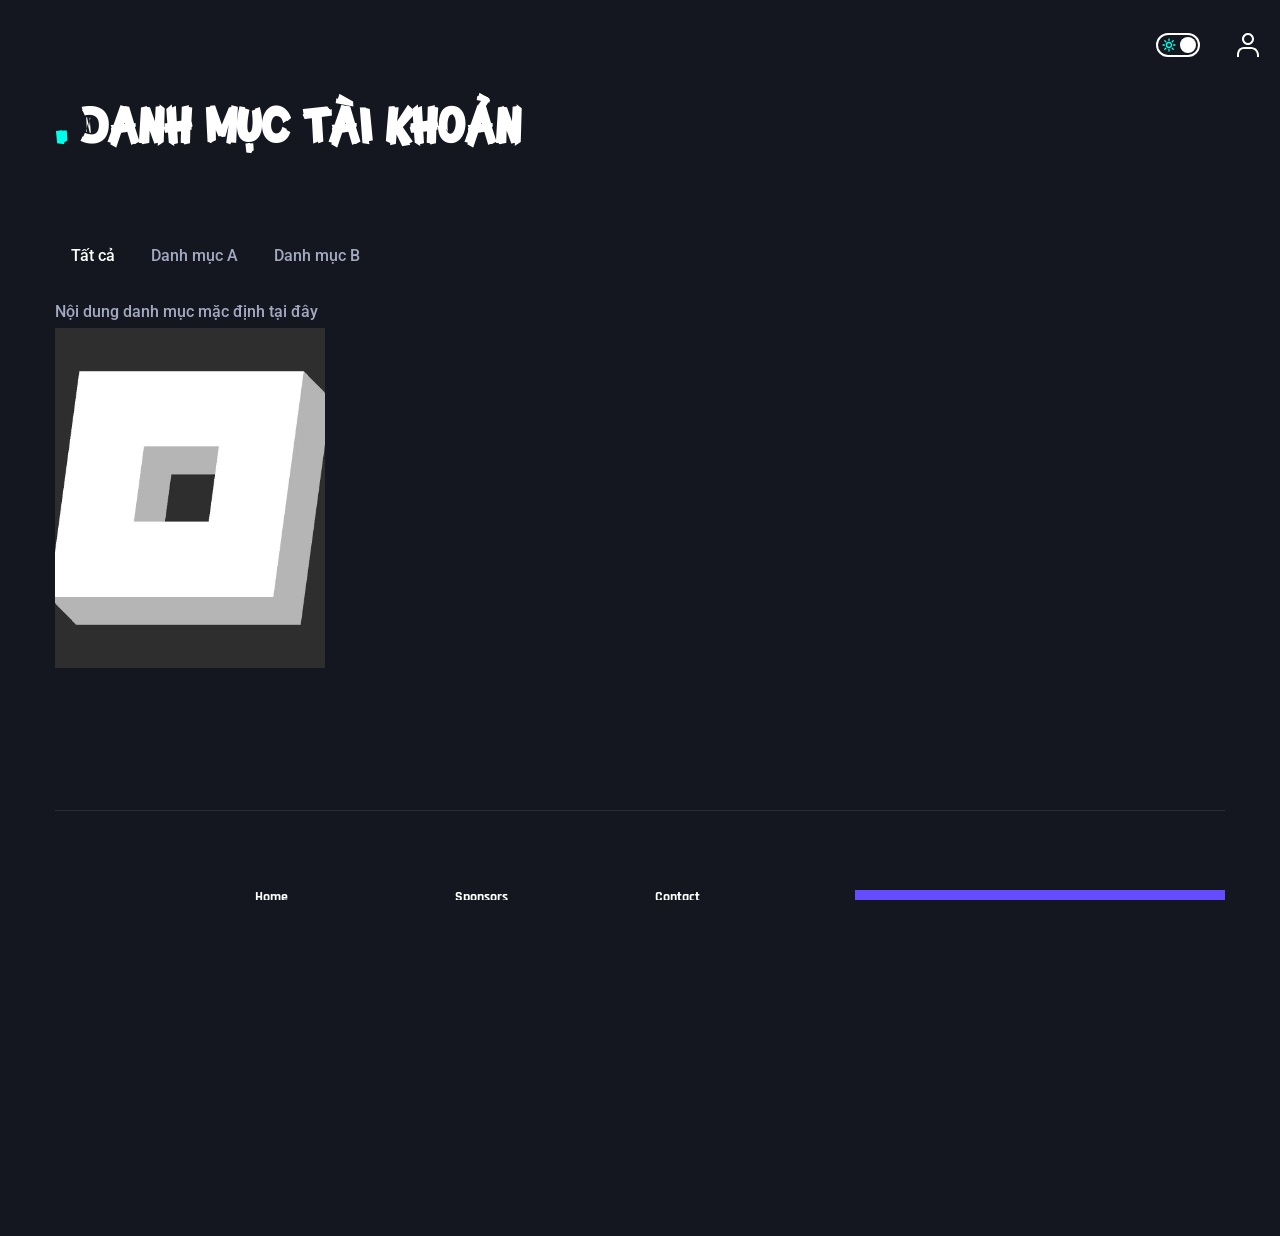
==== commit 80393856: "update  shop nick" ====
--- a/shop-nick.html
+++ b/shop-nick.html
@@ -688,255 +688,110 @@
       </div>
 
       <main id="main-content" class="grow lg:pt-0">
-        <div class="pb-20 md:pb-24 lg:pb-[130px]">
+        <div class="pb-20 md:pb-24 lg:pb-[120px]">
           <div class="container">
-            <div class="grid grid-cols-12 gap-5 md:gap-6 lg:gap-7.5 mb-7.5">
-              <figure
-                class="col-span-full md:row-start-1 md:row-end-2 lg:col-span-8 lg:row-start-1 lg:row-end-3"
-              >
-                <div class="video-container">
-                  <a
-                    class="group relative block h-full overflow-hidden bg-gray-900"
-                    data-fancybox
-                    data-type="iframe"
-                    data-src="https://www.youtube.com/embed/hcza7QqfsGw?autoplay=1"
-                    data-options='{
-                    "width": 640,
-                    "height": 360
-                  }'
-                    href="javascript:;"
-                  >
-                    <img
-                      class="aspect-video w-full object-cover transition-all duration-300 group-hover:scale-110 group-hover:opacity-75 opacity-40"
-                      src="https://pbs.twimg.com/media/F5dGJeIW0AAZ-aV?format=jpg&amp;name=large"
-                      alt="Video Hướng Dẫn Sử Dụng"
-                    />
-                    <span
-                      class="absolute top-1/2 left-1/2 flex aspect-square -translate-x-2/4 -translate-y-2/4 items-center justify-center rounded-full bg-secondary w-[60px]"
-                    >
-                      <svg role="img" class="fill-white ml-[3px] h-5 w-4">
-                        <use
-                          xlink:href="./assets/img/yt1/sprite.svg#play"
-                        ></use>
-                      </svg>
-                    </span>
-                  </a>
-                </div>
-              </figure>
-
-              <div
-                class="bg-white col-span-full dark:bg-gray-800 lg:col-span-4 lg:px-8 lg:py-7 md:px-6 md:py-6 px-5 py-5 self-start shadow-3xl sm:px-6 top-8 tracking-tight xl:py-9"
-              >
-                <div class="flex font-bold mb-3.5">
+            <div
+              class="mb-10 md:mb-12 lg:mb-16 xl:mb-20 flex flex-col gap-y-6 sm:flex-row sm:justify-between sm:items-center"
+            >
+              <h2
+                class="title-website text-2.5xl font-bold text-gray-900 before:text-accent before:content-['.'] dark:text-white sm:text-3.5xl md:text-4xl lg:text-[62px] lg:leading-none"
+              >
+                DANH MỤC TÀI KHOẢN
+              </h2>
+            </div>
+
+            <!-- demoo  -->
+            <div class="space-x-4">
+              <button
+                class="px-4 py-2 bg-blue-500 text-white rounded-md"
+                onclick="showContent('tat-ca')"
+              >
+                Tất cả
+              </button>
+              <button class="px-4 py-2" onclick="showContent('danh-muc-a')">
+                Danh mục A
+              </button>
+              <button class="px-4 py-2" onclick="showContent('danh-muc-b')">
+                Danh mục B
+              </button>
+            </div>
+
+            <!-- Đây là nơi bạn có thể hiển thị nội dung tương ứng với danh mục -->
+            <div class="mt-4">
+              <!-- Nội dung danh mục mặc định -->
+              <div class="danh-muc tat-ca">
+                Nội dung danh mục mặc định tại đây
+              </div>
+
+              <!-- Nội dung danh mục A -->
+              <div class="danh-muc danh-muc-a hidden">
+                Nội dung danh mục A tại đây
+              </div>
+
+              <!-- Nội dung danh mục B -->
+              <div class="danh-muc danh-muc-b hidden">
+                Nội dung danh mục B tại đây
+              </div>
+            </div>
+            <style>
+              /* CSS để ẩn hoặc hiển thị danh mục */
+              .hidden {
+                display: none;
+              }
+            </style>
+
+            <script>
+              function showContent(category) {
+                // Ẩn tất cả các danh mục và loại bỏ lớp "text-white" cho các tab
+                document.querySelectorAll(".danh-muc").forEach(function (el) {
+                  el.classList.add("hidden");
+                });
+                document.querySelectorAll("button").forEach(function (button) {
+                  button.classList.remove("text-white");
+                });
+
+                // Hiển thị danh mục được chọn và thêm lớp "text-white" cho tab tương ứng
+                document
+                  .querySelector(`.${category}`)
+                  .classList.remove("hidden");
+                document
+                  .querySelector(`button[onclick="showContent('${category}')"]`)
+                  .classList.add("text-white");
+              }
+            </script>
+
+            <!-- end demo  -->
+            <div
+              class="gap-x-6 gap-y-9 grid grid-cols-12 lg:gap-x-7.5 md:gap-x-6"
+            >
+              <div class="col-span-6 lg:col-span-3 md:col-span-4 sm:col-span-6">
+                <figure class="group mb-5.5 overflow-hidden relative">
+                  <img
+                    class="aspect-[27/34] duration-300 object-cover transition-transform w-full lazyload"
+                    src="./image_shop/loading.gif"
+                    data-src="./image_shop/BLOXFRUIT.png"
+                    alt="Đây là danh mục"
+                  />
                   <div
-                    class="w-full cursor-pointer bg-trueGray-900 tablinks"
-                    onclick="depositTab('nap')"
-                  >
-                    <h2 class="hover:text-accent mx-auto px-3 text-center">
-                      NẠP THẺ
-                    </h2>
-                  </div>
+                    class="absolute bg-white dark:bg-gray-900 group-hover:opacity-90 inset-0 opacity-0 transition-opacity"
+                  ></div>
                   <div
-                    class="w-full cursor-pointer bg-trueGray-900 tablinks"
-                    onclick="depositTab('momo')"
-                  >
-                    <h2 class="hover:text-accent mx-auto px-3 text-center">
-                      MOMO/ATM
-                    </h2>
-                  </div>
-                  <div
-                    class="w-full cursor-pointer bg-trueGray-900 tablinks"
-                    onclick="depositTab('top')"
-                  >
-                    <h2 class="hover:text-accent mx-auto px-3 text-center">
-                      TOP NẠP
-                    </h2>
-                  </div>
-                </div>
-                <span class="tabcontent" id="nap" style="display: block">
-                  <div class="col-span-full">
-                    <select
-                      class="bg-[length:10px_6px] bg-[position:right_18px_center] bg-caret bg-white/40 border-base dark:bg-caret-white dark:bg-gray-900/40 dark:border-gray-650 dark:focus:bg-gray-900 dark:focus:border-accent dark:focus:text-white dark:placeholder:text-gray-500/80 dark:text-white duration-150 focus:border-accent focus:outline-0 focus:ring-0 focus:text-gray-900 font-medium h-12.5 hover:cursor-pointer px-4 text-gray-900 transition-all w-full"
-                      name="shipping-country"
-                      id="shipping-country"
-                    >
-                      <option value="" selected="">Chọn Loại Thẻ</option>
-                      <option value="VIETTEL">Viettel</option>
-                      <option value="VINAPHONE">Vinaphone</option>
-                      <option value="MOBIFONE">Mobifone</option>
-                      <option value="VNMOBI">Vietnammobi</option>
-                      <option value="ZING">Zing</option>
-                      <option value="GATE">GATE</option>
-                      <option value="VCOIN">Vcoin</option>
-                    </select>
-                  </div>
-                  <div class="col-span-full pt-2">
-                    <select
-                      class="w-full border-base bg-white/40 px-4 h-12.5 font-medium text-gray-900 transition-all duration-150 bg-caret bg-[length:10px_6px] bg-[position:right_18px_center] focus:border-accent focus:outline-0 focus:ring-0 focus:text-gray-900 hover:cursor-pointer dark:border-gray-650 dark:bg-gray-900/40 dark:text-white dark:placeholder:text-gray-500/80 dark:focus:border-accent dark:focus:text-white dark:bg-caret-white dark:focus:bg-gray-900"
-                      name="shipping-city"
-                      id="shipping-city"
-                    >
-                      <option value="" selected="">Chọn Mệnh Giá</option>
-                      <option value="10000">10,000 VND</option>
-                      <option value="20000">20,000 VND</option>
-                      <option value="30000">30,000 VND</option>
-                      <option value="50000">50,000 VND</option>
-                      <option value="100000">100,000 VND</option>
-                      <option value="200000">200,000 VND</option>
-                      <option value="300000">300,000 VND</option>
-                      <option value="500000">500,000 VND</option>
-                      <option value="1000000">1,000,000 VND</option>
-                    </select>
-                  </div>
-                  <div class="col-span-full mt-2">
-                    <input
-                      class="group-[.is-success]:bg-input-success-dark group-[.is-error]:border-danger group-[.is-error]:bg-input-invalid group-[.is-error]:text-danger group-[.is-success]:pr-16 group-[.is-invalid]:pr-16 px-4 py-2 border-base bg-white/40 bg-[length:18px_18px,_38px_38px] bg-[position:right_16px_center,_right_6px_center] bg-no-repeat font-medium leading-8 tracking-tight text-gray-900 transition-all duration-150 placeholder:font-normal placeholder:text-gray-500/60 focus:border-accent focus:bg-white focus:text-gray-900 focus:outline-0 focus:ring-0 dark:border-gray-650 dark:group-[.is-success]:bg-input-success dark:bg-gray-900/40 dark:text-white dark:placeholder:text-gray-500/80 dark:focus:border-accent dark:focus:bg-gray-900 w-full mb-3"
-                      placeholder="Seri Thẻ Cào"
-                      id="seri"
-                      name="serial"
-                      type="text"
-                    />
-                  </div>
-                  <div class="col-span-full">
-                    <input
-                      class="group-[.is-success]:bg-input-success-dark group-[.is-error]:border-danger group-[.is-error]:bg-input-invalid group-[.is-error]:text-danger group-[.is-success]:pr-16 group-[.is-invalid]:pr-16 px-4 py-2 border-base bg-white/40 bg-[length:18px_18px,_38px_38px] bg-[position:right_16px_center,_right_6px_center] bg-no-repeat font-medium leading-8 tracking-tight text-gray-900 transition-all duration-150 placeholder:font-normal placeholder:text-gray-500/60 focus:border-accent focus:bg-white focus:text-gray-900 focus:outline-0 focus:ring-0 dark:border-gray-650 dark:group-[.is-success]:bg-input-success dark:bg-gray-900/40 dark:text-white dark:placeholder:text-gray-500/80 dark:focus:border-accent dark:focus:bg-gray-900 w-full mb-3"
-                      placeholder="Mã Thẻ Cào"
-                      id="pin"
-                      name="code"
-                      type="text"
-                    />
-                  </div>
-                  <button
-                    type="submit"
-                    class="bg-primary font-bold hover:bg-primary/90 hover:cursor-pointer leading-tight lg:px-12 py-5 text-white tracking-tight transition-colors w-full"
-                  >
-                    Nạp Ngay
-                  </button>
-                </span>
-                <span class="tabcontent" id="momo" style="display: none">
-                  <div class="col-span-full pt-2">
-                    <select
-                      class="w-full border-base bg-white/40 px-4 h-12.5 font-medium text-gray-900 transition-all duration-150 bg-caret bg-[length:10px_6px] bg-[position:right_18px_center] focus:border-accent focus:outline-0 focus:ring-0 focus:text-gray-900 hover:cursor-pointer dark:border-gray-650 dark:bg-gray-900/40 dark:text-white dark:placeholder:text-gray-500/80 dark:focus:border-accent dark:focus:text-white dark:bg-caret-white dark:focus:bg-gray-900"
-                      name="shipping-city"
-                      id="shipping-city"
-                    >
-                      <option value="0">Chọn Hình Thức Nạp</option>
-                      <option value="1">Momo</option>
-                      <option value="2">Ngân Hàng</option>
-                    </select>
-                  </div>
-                  <div class="col-span-full mt-2">
-                    <input
-                      class="group-[.is-success]:bg-input-success-dark group-[.is-error]:border-danger group-[.is-error]:bg-input-invalid group-[.is-error]:text-danger group-[.is-success]:pr-16 group-[.is-invalid]:pr-16 px-4 py-2 border-base bg-white/40 bg-[length:18px_18px,_38px_38px] bg-[position:right_16px_center,_right_6px_center] bg-no-repeat font-medium leading-8 tracking-tight text-gray-900 transition-all duration-150 placeholder:font-normal placeholder:text-gray-500/60 focus:border-accent focus:bg-white focus:text-gray-900 focus:outline-0 focus:ring-0 dark:border-gray-650 dark:group-[.is-success]:bg-input-success dark:bg-gray-900/40 dark:text-white dark:placeholder:text-gray-500/80 dark:focus:border-accent dark:focus:bg-gray-900 w-full mb-3"
-                      type="number"
-                      value=""
-                      placeholder="Nhập số tiền muốn nạp"
-                    />
-                  </div>
-
-                  <button
-                    type="submit"
-                    class="bg-primary font-bold hover:bg-primary/90 hover:cursor-pointer leading-tight lg:px-12 py-5 text-white tracking-tight transition-colors w-full"
-                  >
-                    Tạo Hóa Đơn Nạp
-                  </button>
-                </span>
-                <span class="tabcontent" id="top" style="display: none">
-                  <div class="col-span-full pt-2">
-                    <a
-                      class="bg-[#393d58] grid gap-x-2.5 hover:-translate-y-2 hover:shadow-md items-center p-4 py-[13px] shadow-2xl text-white transition-transform"
-                      style="grid-template-columns: 1fr 1fr"
-                    >
-                      <div class="flex font-bold">
-                        <span>1. Username****</span>
-                      </div>
-                      <span class="text-[#fffac3]" style="text-align: right"
-                        >+540,000 VNĐ</span
-                      >
+                    class="flex absolute justify-center left-0 right-0 top-1/2 -translate-y-1/2 scale-90 [@media(hover:hover)]:opacity-0 [@media(hover:hover)]:transition-all [@media(hover:hover)]:duration-300 [@media(hover:hover)]:group-hover:scale-100 [@media(hover:hover)]:group-hover:opacity-100"
+                  >
+                    <a href="#">
+                      <img
+                        class="font-bold gap-x-3 inline-flex justify-center lazyLoad leading-none lg:px-8 md:py-[18px] px-4 py-4 text-center text-gray-900 text-sm transition-colors uppercase"
+                        data-src="./image_shop/button.png"
+                        style="height: auto"
+                        src="./image_shop/button.png"
+                      />
                     </a>
                   </div>
-                  <div class="col-span-full pt-2">
-                    <a
-                      class="bg-[#393d58] grid gap-x-2.5 hover:-translate-y-2 hover:shadow-md items-center p-4 py-[13px] shadow-2xl text-white transition-transform"
-                      style="grid-template-columns: 1fr 1fr"
-                    >
-                      <div class="flex font-bold">
-                        <span>1. Username****</span>
-                      </div>
-                      <span class="text-[#fffac3]" style="text-align: right"
-                        >+540,000 VNĐ</span
-                      >
-                    </a>
-                  </div>
-                  <div class="col-span-full pt-2">
-                    <a
-                      class="bg-[#393d58] grid gap-x-2.5 hover:-translate-y-2 hover:shadow-md items-center p-4 py-[13px] shadow-2xl text-white transition-transform"
-                      style="grid-template-columns: 1fr 1fr"
-                    >
-                      <div class="flex font-bold">
-                        <span>1. Username****</span>
-                      </div>
-                      <span class="text-[#fffac3]" style="text-align: right"
-                        >+540,000 VNĐ</span
-                      >
-                    </a>
-                  </div>
-                  <div class="col-span-full pt-2">
-                    <a
-                      class="bg-[#393d58] grid gap-x-2.5 hover:-translate-y-2 hover:shadow-md items-center p-4 py-[13px] shadow-2xl text-white transition-transform"
-                      style="grid-template-columns: 1fr 1fr"
-                    >
-                      <div class="flex font-bold">
-                        <span>1. Username****</span>
-                      </div>
-                      <span class="text-[#fffac3]" style="text-align: right"
-                        >+540,000 VNĐ</span
-                      >
-                    </a>
-                  </div>
-                  <div class="col-span-full pt-2">
-                    <a
-                      class="bg-[#393d58] grid gap-x-2.5 hover:-translate-y-2 hover:shadow-md items-center p-4 py-[13px] shadow-2xl text-white transition-transform"
-                      style="grid-template-columns: 1fr 1fr"
-                    >
-                      <div class="flex font-bold">
-                        <span>1. Username****</span>
-                      </div>
-                      <span class="text-[#fffac3]" style="text-align: right"
-                        >+540,000 VNĐ</span
-                      >
-                    </a>
-                  </div>
-                </span>
-              </div>
-            </div>
-            <div class="grid grid-cols-12 gap-5 md:gap-6 lg:gap-7.5">
-              <div class="col-span-full md:col-span-6">
-                <div
-                  class="bg-white col-span-full dark:bg-gray-800 flex items-center mt-4 px-3 py-3 rounded-lg shadow-2xl shadow-lg"
-                >
-                  <i class="fa-bell fa-regular text-primary"></i>
-                  <marquee class="font-bold text-primary">
-                    Thông báo tới khách hàng....
-                  </marquee>
-                </div>
-              </div>
-              <div class="col-span-full md:col-span-6">
-                <div
-                  class="bg-white col-span-full dark:bg-gray-800 flex items-center mt-4 px-3 py-3 rounded-lg shadow-2xl shadow-lg"
-                >
-                  <i class="fa-cart-shopping fa-solid text-primary"></i>
-                  <marquee class="font-bold text-primary">
-                    <span class="">Khách Hàng A</span> Vừa Mua Tài Khoản Acb Xyz
-                  </marquee>
-                </div>
+                </figure>
               </div>
             </div>
           </div>
         </div>
-
-        <!-- tab  -->
-        <!-- end tab  -->
       </main>
 
       <footer id="site-footer">
@@ -1390,6 +1245,5 @@
     <script src="../assets/js/str1/init.js"></script>
     <!-- y js  -->
     <script src="./assets/js/myjs.js"></script>
-    
   </body>
 </html>
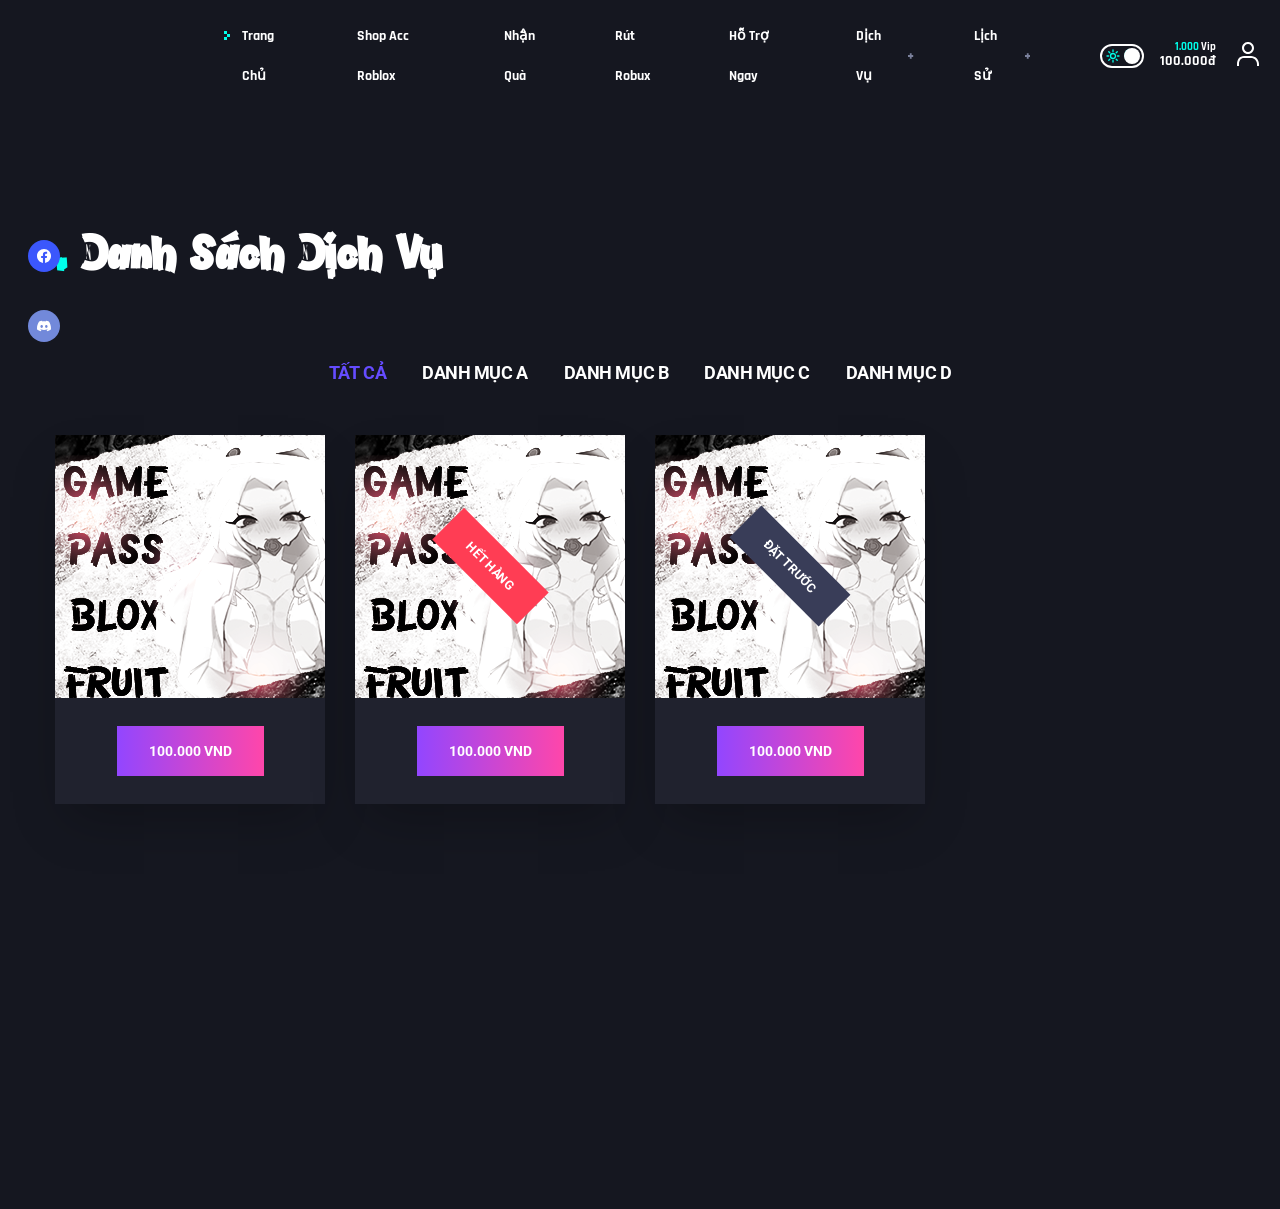
==== commit 83825cb1: "update cart" ====
--- a/shop-nick.html
+++ b/shop-nick.html
@@ -67,6 +67,7 @@
     <!-- Template CSS-->
     <link href="assets/css/str1/style.css" rel="stylesheet" />
   </head>
+
   <body
     class="relative z-10 antialiased font-base text-gray-500 text-sm font-medium lg:text-base h-full bg-white dark:bg-gray-900 overflow-x-hidden dark:text-gray"
   >
@@ -339,7 +340,8 @@
                   <a
                     class="relative flex py-4 px-2 sm:px-2 gap-x-3.5 text-gray-900 dark:text-white"
                     href=""
-                    ><div
+                  >
+                    <div
                       class="font-bold text-sm leading-none text-right hidden lg:block"
                     >
                       <div class="text-2xs">
@@ -686,214 +688,118 @@
           <!-- Navigation (Mobile) / End -->
         </div>
       </div>
-
+      
+      <!-- main  -->
       <main id="main-content" class="grow lg:pt-0">
-        <div class="pb-20 md:pb-24 lg:pb-[120px]">
+        <div class="pt-12 pb-20 lg:pb-44 lg:pt-24 xl:pt-[105px]">
           <div class="container">
             <div
-              class="mb-10 md:mb-12 lg:mb-16 xl:mb-20 flex flex-col gap-y-6 sm:flex-row sm:justify-between sm:items-center"
-            >
-              <h2
-                class="title-website text-2.5xl font-bold text-gray-900 before:text-accent before:content-['.'] dark:text-white sm:text-3.5xl md:text-4xl lg:text-[62px] lg:leading-none"
-              >
-                DANH MỤC TÀI KHOẢN
-              </h2>
+            class="mb-10 md:mb-12 lg:mb-16 xl:mb-20 flex flex-col gap-y-6 sm:flex-row sm:justify-between sm:items-center"
+          >
+            <h2
+              class="title-website text-2.5xl font-bold text-gray-900 before:text-accent before:content-['.'] dark:text-white sm:text-3.5xl md:text-4xl lg:text-[62px] lg:leading-none"
+            >
+              Danh Sách Dịch Vụ
+            </h2>
+          </div>
+            <div
+              class="flex gap-x-8 justify-between items-center mb-6 md:mb-8 lg:mb-10 xl:mb-12"
+            >
+              <tab class="w-full">
+                <ul
+                  class="flex flex-wrap justify-center gap-x-4 lg:gap-x-9 text-base lg:text-lg font-bold uppercase tracking-tight"
+                >
+                  <li>
+                    <a
+                      class="text-gray-900 text-primary dark:text-primary transition-colors"
+                      href="#"
+                      >TẤT CẢ</a
+                    >
+                  </li>
+                  <li>
+                    <a
+                      class="text-gray-900 hover:text-primary dark:text-white dark:hover:text-primary transition-colors"
+                      href="#"
+                      >Danh Mục A</a
+                    >
+                  </li>
+                  <li>
+                    <a
+                      class="text-gray-900 hover:text-primary dark:text-white dark:hover:text-primary transition-colors"
+                      href="#"
+                      >Danh Mục B</a
+                    >
+                  </li>
+                  <li>
+                    <a
+                      class="text-gray-900 hover:text-primary dark:text-white dark:hover:text-primary transition-colors"
+                      href="#"
+                      >Danh Mục C</a
+                    >
+                  </li>
+                  <li>
+                    <a
+                      class="text-gray-900 hover:text-primary dark:text-white dark:hover:text-primary transition-colors"
+                      href="#"
+                      >Danh Mục D</a
+                    >
+                  </li>
+                </ul>
+              </tab>
             </div>
-
-            <!-- demoo  -->
-            <div class="space-x-4">
-              <button
-                class="px-4 py-2 bg-blue-500 text-white rounded-md"
-                onclick="showContent('tat-ca')"
-              >
-                Tất cả
-              </button>
-              <button class="px-4 py-2" onclick="showContent('danh-muc-a')">
-                Danh mục A
-              </button>
-              <button class="px-4 py-2" onclick="showContent('danh-muc-b')">
-                Danh mục B
-              </button>
-            </div>
-
-            <!-- Đây là nơi bạn có thể hiển thị nội dung tương ứng với danh mục -->
-            <div class="mt-4">
-              <!-- Nội dung danh mục mặc định -->
-              <div class="danh-muc tat-ca">
-                Nội dung danh mục mặc định tại đây
-              </div>
-
-              <!-- Nội dung danh mục A -->
-              <div class="danh-muc danh-muc-a hidden">
-                Nội dung danh mục A tại đây
-              </div>
-
-              <!-- Nội dung danh mục B -->
-              <div class="danh-muc danh-muc-b hidden">
-                Nội dung danh mục B tại đây
-              </div>
-            </div>
-            <style>
-              /* CSS để ẩn hoặc hiển thị danh mục */
-              .hidden {
-                display: none;
-              }
-            </style>
-
-            <script>
-              function showContent(category) {
-                // Ẩn tất cả các danh mục và loại bỏ lớp "text-white" cho các tab
-                document.querySelectorAll(".danh-muc").forEach(function (el) {
-                  el.classList.add("hidden");
-                });
-                document.querySelectorAll("button").forEach(function (button) {
-                  button.classList.remove("text-white");
-                });
-
-                // Hiển thị danh mục được chọn và thêm lớp "text-white" cho tab tương ứng
-                document
-                  .querySelector(`.${category}`)
-                  .classList.remove("hidden");
-                document
-                  .querySelector(`button[onclick="showContent('${category}')"]`)
-                  .classList.add("text-white");
-              }
-            </script>
-
-            <!-- end demo  -->
-            <div
-              class="gap-x-6 gap-y-9 grid grid-cols-12 lg:gap-x-7.5 md:gap-x-6"
-            >
-              <div class="col-span-6 lg:col-span-3 md:col-span-4 sm:col-span-6">
-                <figure class="group mb-5.5 overflow-hidden relative">
-                  <img
-                    class="aspect-[27/34] duration-300 object-cover transition-transform w-full lazyload"
-                    src="./image_shop/loading.gif"
-                    data-src="./image_shop/BLOXFRUIT.png"
-                    alt="Đây là danh mục"
-                  />
-                  <div
-                    class="absolute bg-white dark:bg-gray-900 group-hover:opacity-90 inset-0 opacity-0 transition-opacity"
-                  ></div>
-                  <div
-                    class="flex absolute justify-center left-0 right-0 top-1/2 -translate-y-1/2 scale-90 [@media(hover:hover)]:opacity-0 [@media(hover:hover)]:transition-all [@media(hover:hover)]:duration-300 [@media(hover:hover)]:group-hover:scale-100 [@media(hover:hover)]:group-hover:opacity-100"
-                  >
-                    <a href="#">
-                      <img
-                        class="font-bold gap-x-3 inline-flex justify-center lazyLoad leading-none lg:px-8 md:py-[18px] px-4 py-4 text-center text-gray-900 text-sm transition-colors uppercase"
-                        data-src="./image_shop/button.png"
-                        style="height: auto"
-                        src="./image_shop/button.png"
-                      />
-                    </a>
+            <div class="gap-x-6 gap-y-9 grid grid-cols-12 lg:gap-x-7.5 md:gap-x-6">
+              <div class="bg-gray-50 col-span-6 dark:bg-gray-700 lg:col-span-3 md:col-span-4 shadow-2xl sm:col-span-6">
+                <figure class="group relative overflow-hidden bg-gray-100">
+                  <img class="aspect-[37/36] duration-300 group-hover:scale-110 object-cover transition-transform w-full" src="./image_shop/BLOXFRUIT.png" alt="Neko MaGiX Black T-Shirt">
+                  <div class="absolute inset-0 bg-white dark:bg-gray-900 opacity-0 group-hover:opacity-90 transition-opacity"></div>
+                  <div class="flex absolute justify-center left-0 right-0 top-1/2 -translate-y-1/2 scale-90 [@media(hover:hover)]:opacity-0 [@media(hover:hover)]:transition-all [@media(hover:hover)]:duration-300 [@media(hover:hover)]:group-hover:scale-100 [@media(hover:hover)]:group-hover:opacity-100">
+                    <a href="viewproduct.html" class="inline-flex text-center font-bold leading-none transition-colors uppercase justify-center gap-x-3 py-4 px-4 md:py-[18px] lg:px-8 text-sm text-white bg-primary hover:bg-primary/90">Còn : 100.000 Tài Khoản</a>
                   </div>
                 </figure>
+                <div class="flex flex-col items-center md:p-7 p-5">
+                  <a href="viewproduct.html" class="bg-gradient-to-r font-bold from-[#9246ff] gap-x-3 hover:bg-primary/90 inline-flex justify-center leading-none lg:px-8 md:py-[18px] px-4 py-4 text-center text-sm text-white to-[#ff46aa] transition-colors uppercase">100.000 VND</a>
+                  
+                </div>
               </div>
-            </div>
+            <div class="bg-gray-50 col-span-6 dark:bg-gray-700 lg:col-span-3 md:col-span-4 shadow-2xl sm:col-span-6">
+                <figure class="group relative overflow-hidden bg-gray-100">
+                  <img class="aspect-[37/36] duration-300 group-hover:scale-110 object-cover transition-transform w-full" src="./image_shop/BLOXFRUIT.png" alt="Neko MaGiX Black T-Shirt">
+                  <div class="absolute inset-0 bg-white dark:bg-gray-900 opacity-0 group-hover:opacity-90 transition-opacity"></div>
+                  <div class="-translate-y-1/2 [@media(hover:hover)]:duration-300 [@media(hover:hover)]:group-hover:opacity-100 [@media(hover:hover)]:group-hover:scale-100 [@media(hover:hover)]:transition-all absolute flex justify-center left-0 right-0 scale-90 top-1/2">
+                    <a href="viewproduct.html" class="bg-[#ff3d54] font-bold gap-x-3 hover:bg-social-patreon/90 inline-flex justify-center leading-none lg:px-8 md:py-[18px] px-4 py-4 rotate-45 text-center text-sm text-white transition-colors uppercase">HẾT HÀNG</a>
+                  </div>
+                </figure>
+                <div class="flex flex-col items-center md:p-7 p-5">
+                  <a href="viewproduct.html" class="bg-gradient-to-r font-bold from-[#9246ff] gap-x-3 hover:bg-primary/90 inline-flex justify-center leading-none lg:px-8 md:py-[18px] px-4 py-4 text-center text-sm text-white to-[#ff46aa] transition-colors uppercase">100.000 VND</a>
+                  
+                </div>
+              </div><div class="bg-gray-50 col-span-6 dark:bg-gray-700 lg:col-span-3 md:col-span-4 shadow-2xl sm:col-span-6">
+                <figure class="group relative overflow-hidden bg-gray-100">
+                  <img class="aspect-[37/36] duration-300 group-hover:scale-110 object-cover transition-transform w-full" src="./image_shop/BLOXFRUIT.png" alt="Neko MaGiX Black T-Shirt">
+                  <div class="absolute inset-0 bg-white dark:bg-gray-900 opacity-0 group-hover:opacity-90 transition-opacity"></div>
+                  <div class="-translate-y-1/2 [@media(hover:hover)]:duration-300 [@media(hover:hover)]:group-hover:opacity-100 [@media(hover:hover)]:group-hover:scale-100 [@media(hover:hover)]:transition-all absolute flex justify-center left-0 right-0 scale-90 top-1/2">
+                    <a href="viewproduct.html" class="bg-[#393d58] font-bold gap-x-3 hover:bg-social-patreon/90 inline-flex justify-center leading-none lg:px-8 md:py-[18px] px-4 py-4 rotate-45 text-center text-sm text-white transition-colors uppercase">ĐẶT TRƯỚC </a>
+                  </div>
+                </figure>
+                <div class="flex flex-col items-center md:p-7 p-5">
+                  <a href="viewproduct.html" class="bg-gradient-to-r font-bold from-[#9246ff] gap-x-3 hover:bg-primary/90 inline-flex justify-center leading-none lg:px-8 md:py-[18px] px-4 py-4 text-center text-sm text-white to-[#ff46aa] transition-colors uppercase">100.000 VND</a>
+                  
+                </div>
+              </div></div>
+
+           
+            
           </div>
         </div>
       </main>
-
+      <!-- footer -->
       <footer id="site-footer">
         <div class="container">
-          <div
-            class="grid grid-cols-12 gap-x-5 gap-y-9 border-t border-gray-500/20 py-16 md:gap-x-6 lg:gap-x-7.5 lg:pt-[75px] lg:pb-[66px]"
-          >
-            <div class="col-span-full lg:col-span-2">
-              <a href="">
-                <img
-                  src="https://tr.rbxcdn.com/b46265f21b2f53eaa2bef11e8187c84a/512/512/Image/Png"
-                  alt=""
-              /></a>
-            </div>
-            <div class="col-span-full lg:col-span-6">
-              <div>
-                <nav>
-                  <ul
-                    class="grid grid-cols-9 gap-x-5 gap-y-4.5 text-sm font-bold md:gap-x-6 lg:gap-x-7.5"
-                  >
-                    <li class="col-span-3">
-                      <a
-                        class="text-gray-900 transition-colors hover:text-accent dark:text-white dark:hover:text-accent"
-                        href="index"
-                        >Home</a
-                      >
-                    </li>
-                    <li class="col-span-3">
-                      <a
-                        class="text-gray-900 transition-colors hover:text-accent dark:text-white dark:hover:text-accent"
-                        href="sponsors"
-                        >Sponsors</a
-                      >
-                    </li>
-                    <li class="col-span-3">
-                      <a
-                        class="text-gray-900 transition-colors hover:text-accent dark:text-white dark:hover:text-accent"
-                        href="contact"
-                        >Contact</a
-                      >
-                    </li>
-                    <li class="col-span-3">
-                      <a
-                        class="text-gray-900 transition-colors hover:text-accent dark:text-white dark:hover:text-accent"
-                        href="streams"
-                        >Streams</a
-                      >
-                    </li>
-                    <li class="col-span-3">
-                      <a
-                        class="text-gray-900 transition-colors hover:text-accent dark:text-white dark:hover:text-accent"
-                        href="about"
-                        >About</a
-                      >
-                    </li>
-                    <li class="col-span-3">
-                      <a
-                        class="text-gray-900 transition-colors hover:text-accent dark:text-white dark:hover:text-accent"
-                        href="shop-grid-3"
-                        >Shop</a
-                      >
-                    </li>
-                    <li class="col-span-3">
-                      <a
-                        class="text-gray-900 transition-colors hover:text-accent dark:text-white dark:hover:text-accent"
-                        href="blog"
-                        >Blog</a
-                      >
-                    </li>
-                    <li class="col-span-3">
-                      <a
-                        class="text-gray-900 transition-colors hover:text-accent dark:text-white dark:hover:text-accent"
-                        href="events"
-                        >Events</a
-                      >
-                    </li>
-                  </ul>
-                </nav>
-              </div>
-            </div>
-            <div class="col-span-full lg:col-span-4">
-              <div class="pt-1">
-                <a
-                  href="#"
-                  class="inline-flex text-center font-bold leading-none transition-colors uppercase justify-center gap-x-3 py-4 px-4 md:py-[18px] lg:px-8 text-sm text-white bg-social-twitch hover:bg-social-twitch/90 w-full"
-                  ><svg class="h-[14px] w-[14px]" fill="currentColor">
-                    <use xlink:href="assets/img/social-icons.svg#discord"></use>
-                  </svg>
-                  Tham Gia Discord Ngay!</a
-                >
-                <div class="mt-6 text-sm">
-                  Hãy THam Gia Discord! Bạn sẽ nhận được huy hiệu phụ tuyệt vời,
-                  biểu tượng cảm xúc tùy chỉnh và sẽ được hỗ trợ riêng tư!
-                </div>
-              </div>
-            </div>
-          </div>
           <div>
             <h5
               class="flex items-center gap-x-7.5 text-xs font-bold uppercase leading-none text-gray-500/30 before:h-[1px] before:flex-1 before:bg-gray-500/20 after:h-[1px] after:flex-1 after:bg-gray-500/20"
             >
-              Vận Hành Bởi
+              Vận Hành Bởi Domain.Com
             </h5>
             <div
               class="grid grid-cols-12 gap-x-5 gap-y-6 py-16 md:gap-x-6 lg:gap-x-7.5 lg:py-16"
@@ -902,7 +808,7 @@
                 <a href="#" class="group"
                   ><img
                     class="mx-auto opacity-20 transition-opacity group-hover:opacity-100"
-                    src="assets/img/str1/sponsor-1-sm.png"
+                    src="./image_shop/logogame/bladeball.png"
                     alt=""
                 /></a>
               </div>
@@ -910,7 +816,7 @@
                 <a href="#" class="group"
                   ><img
                     class="mx-auto opacity-20 transition-opacity group-hover:opacity-100"
-                    src="assets/img/str1/sponsor-2-sm.png"
+                    src="./image_shop/logogame/bloxfruit.png"
                     alt=""
                 /></a>
               </div>
@@ -918,7 +824,7 @@
                 <a href="#" class="group"
                   ><img
                     class="mx-auto opacity-20 transition-opacity group-hover:opacity-100"
-                    src="assets/img/str1/sponsor-3-sm.png"
+                    src="./image_shop/logogame/hazepiece.png"
                     alt=""
                 /></a>
               </div>
@@ -926,7 +832,7 @@
                 <a href="#" class="group"
                   ><img
                     class="mx-auto opacity-20 transition-opacity group-hover:opacity-100"
-                    src="assets/img/str1/sponsor-4-sm.png"
+                    src="./image_shop/logogame/kinglegacy.png"
                     alt=""
                 /></a>
               </div>
@@ -934,7 +840,7 @@
                 <a href="#" class="group"
                   ><img
                     class="mx-auto opacity-20 transition-opacity group-hover:opacity-100"
-                    src="assets/img/str1/sponsor-5-sm.png"
+                    src="./image_shop/logogame/fruit.png"
                     alt=""
                 /></a>
               </div>
@@ -942,7 +848,7 @@
                 <a href="#" class="group"
                   ><img
                     class="mx-auto opacity-20 transition-opacity group-hover:opacity-100"
-                    src="assets/img/str1/sponsor-6-sm.png"
+                    src="./image_shop/logogame/shido.png"
                     alt=""
                 /></a>
               </div>
@@ -984,7 +890,6 @@
         </li>
       </ul>
     </div>
-
     <dialog
       id="login-register"
       class="js-vv-modal mx-auto w-[470px] max-w-[90%] border-none bg-transparent p-0 backdrop:bg-gray-900/90"
@@ -1242,7 +1147,7 @@
     <script src="assets/vendors/common/swiper/js/swiper-bundle.min.js"></script>
     <!-- Template JS -->
     <script src="assets/js/common.js"></script>
-    <script src="../assets/js/str1/init.js"></script>
+    <script src="assets/js/str1/init.js"></script>
     <!-- y js  -->
     <script src="./assets/js/myjs.js"></script>
   </body>
--- a/assets/css/str1/style.css
+++ b/assets/css/str1/style.css
@@ -4384,6 +4384,14 @@
 .rounded-2xl {
   border-radius: 1rem;
 }
+.t-rounded-2xl {
+  border-top-right-radius: 1rem;
+  border-top-left-radius: 1rem;
+}
+.b-rounded-2xl {
+  border-bottom-left-radius: 1rem;
+  border-bottom-right-radius: 1rem;
+}
 .rounded-full {
   border-radius: 9999px;
 }
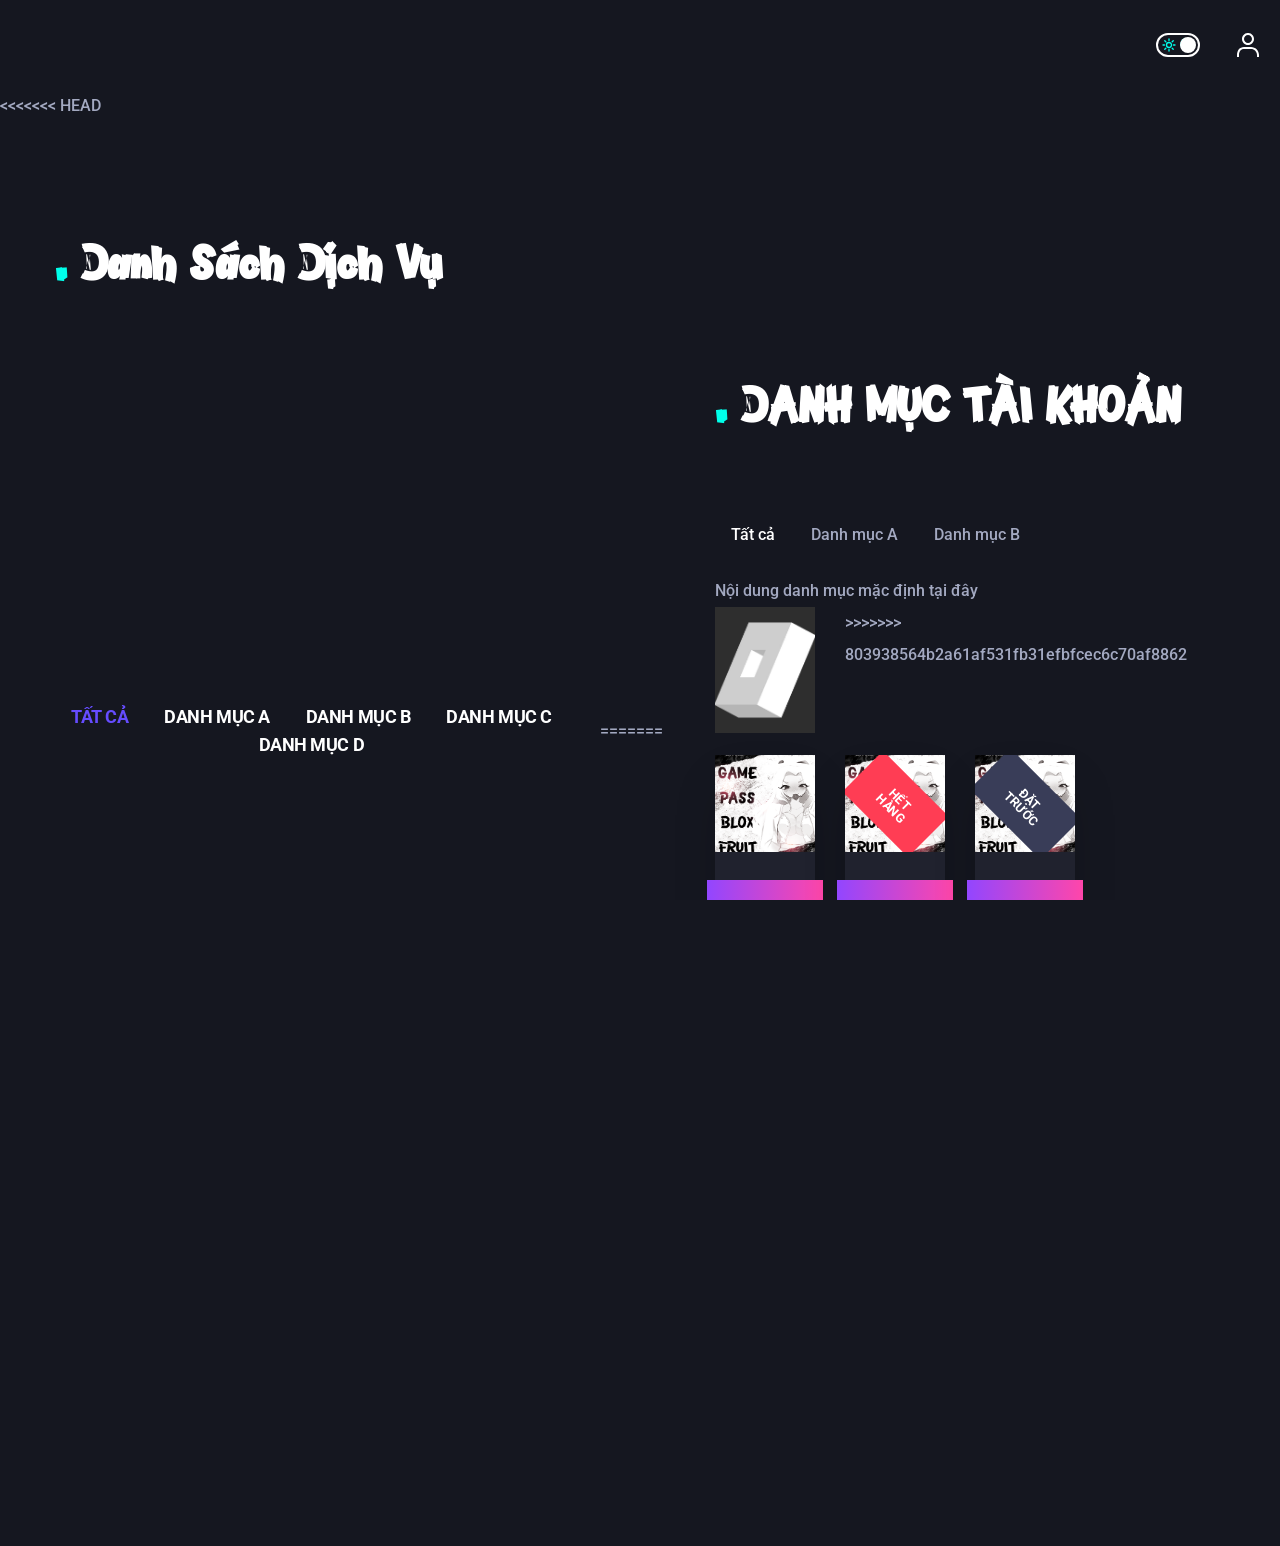
==== commit dcdfa3c8: "update cart" ====
--- a/shop-nick.html
+++ b/shop-nick.html
@@ -691,6 +691,7 @@
       
       <!-- main  -->
       <main id="main-content" class="grow lg:pt-0">
+<<<<<<< HEAD
         <div class="pt-12 pb-20 lg:pb-44 lg:pt-24 xl:pt-[105px]">
           <div class="container">
             <div
@@ -746,6 +747,109 @@
                   </li>
                 </ul>
               </tab>
+=======
+        <div class="pb-20 md:pb-24 lg:pb-[120px]">
+          <div class="container">
+            <div
+              class="mb-10 md:mb-12 lg:mb-16 xl:mb-20 flex flex-col gap-y-6 sm:flex-row sm:justify-between sm:items-center"
+            >
+              <h2
+                class="title-website text-2.5xl font-bold text-gray-900 before:text-accent before:content-['.'] dark:text-white sm:text-3.5xl md:text-4xl lg:text-[62px] lg:leading-none"
+              >
+                DANH MỤC TÀI KHOẢN
+              </h2>
+            </div>
+
+            <!-- demoo  -->
+            <div class="space-x-4">
+              <button
+                class="px-4 py-2 bg-blue-500 text-white rounded-md"
+                onclick="showContent('tat-ca')"
+              >
+                Tất cả
+              </button>
+              <button class="px-4 py-2" onclick="showContent('danh-muc-a')">
+                Danh mục A
+              </button>
+              <button class="px-4 py-2" onclick="showContent('danh-muc-b')">
+                Danh mục B
+              </button>
+            </div>
+
+            <!-- Đây là nơi bạn có thể hiển thị nội dung tương ứng với danh mục -->
+            <div class="mt-4">
+              <!-- Nội dung danh mục mặc định -->
+              <div class="danh-muc tat-ca">
+                Nội dung danh mục mặc định tại đây
+              </div>
+
+              <!-- Nội dung danh mục A -->
+              <div class="danh-muc danh-muc-a hidden">
+                Nội dung danh mục A tại đây
+              </div>
+
+              <!-- Nội dung danh mục B -->
+              <div class="danh-muc danh-muc-b hidden">
+                Nội dung danh mục B tại đây
+              </div>
+            </div>
+            <style>
+              /* CSS để ẩn hoặc hiển thị danh mục */
+              .hidden {
+                display: none;
+              }
+            </style>
+
+            <script>
+              function showContent(category) {
+                // Ẩn tất cả các danh mục và loại bỏ lớp "text-white" cho các tab
+                document.querySelectorAll(".danh-muc").forEach(function (el) {
+                  el.classList.add("hidden");
+                });
+                document.querySelectorAll("button").forEach(function (button) {
+                  button.classList.remove("text-white");
+                });
+
+                // Hiển thị danh mục được chọn và thêm lớp "text-white" cho tab tương ứng
+                document
+                  .querySelector(`.${category}`)
+                  .classList.remove("hidden");
+                document
+                  .querySelector(`button[onclick="showContent('${category}')"]`)
+                  .classList.add("text-white");
+              }
+            </script>
+
+            <!-- end demo  -->
+            <div
+              class="gap-x-6 gap-y-9 grid grid-cols-12 lg:gap-x-7.5 md:gap-x-6"
+            >
+              <div class="col-span-6 lg:col-span-3 md:col-span-4 sm:col-span-6">
+                <figure class="group mb-5.5 overflow-hidden relative">
+                  <img
+                    class="aspect-[27/34] duration-300 object-cover transition-transform w-full lazyload"
+                    src="./image_shop/loading.gif"
+                    data-src="./image_shop/BLOXFRUIT.png"
+                    alt="Đây là danh mục"
+                  />
+                  <div
+                    class="absolute bg-white dark:bg-gray-900 group-hover:opacity-90 inset-0 opacity-0 transition-opacity"
+                  ></div>
+                  <div
+                    class="flex absolute justify-center left-0 right-0 top-1/2 -translate-y-1/2 scale-90 [@media(hover:hover)]:opacity-0 [@media(hover:hover)]:transition-all [@media(hover:hover)]:duration-300 [@media(hover:hover)]:group-hover:scale-100 [@media(hover:hover)]:group-hover:opacity-100"
+                  >
+                    <a href="#">
+                      <img
+                        class="font-bold gap-x-3 inline-flex justify-center lazyLoad leading-none lg:px-8 md:py-[18px] px-4 py-4 text-center text-gray-900 text-sm transition-colors uppercase"
+                        data-src="./image_shop/button.png"
+                        style="height: auto"
+                        src="./image_shop/button.png"
+                      />
+                    </a>
+                  </div>
+                </figure>
+              </div>
+>>>>>>> 803938564b2a61af531fb31efbfcec6c70af8862
             </div>
             <div class="gap-x-6 gap-y-9 grid grid-cols-12 lg:gap-x-7.5 md:gap-x-6">
               <div class="bg-gray-50 col-span-6 dark:bg-gray-700 lg:col-span-3 md:col-span-4 shadow-2xl sm:col-span-6">
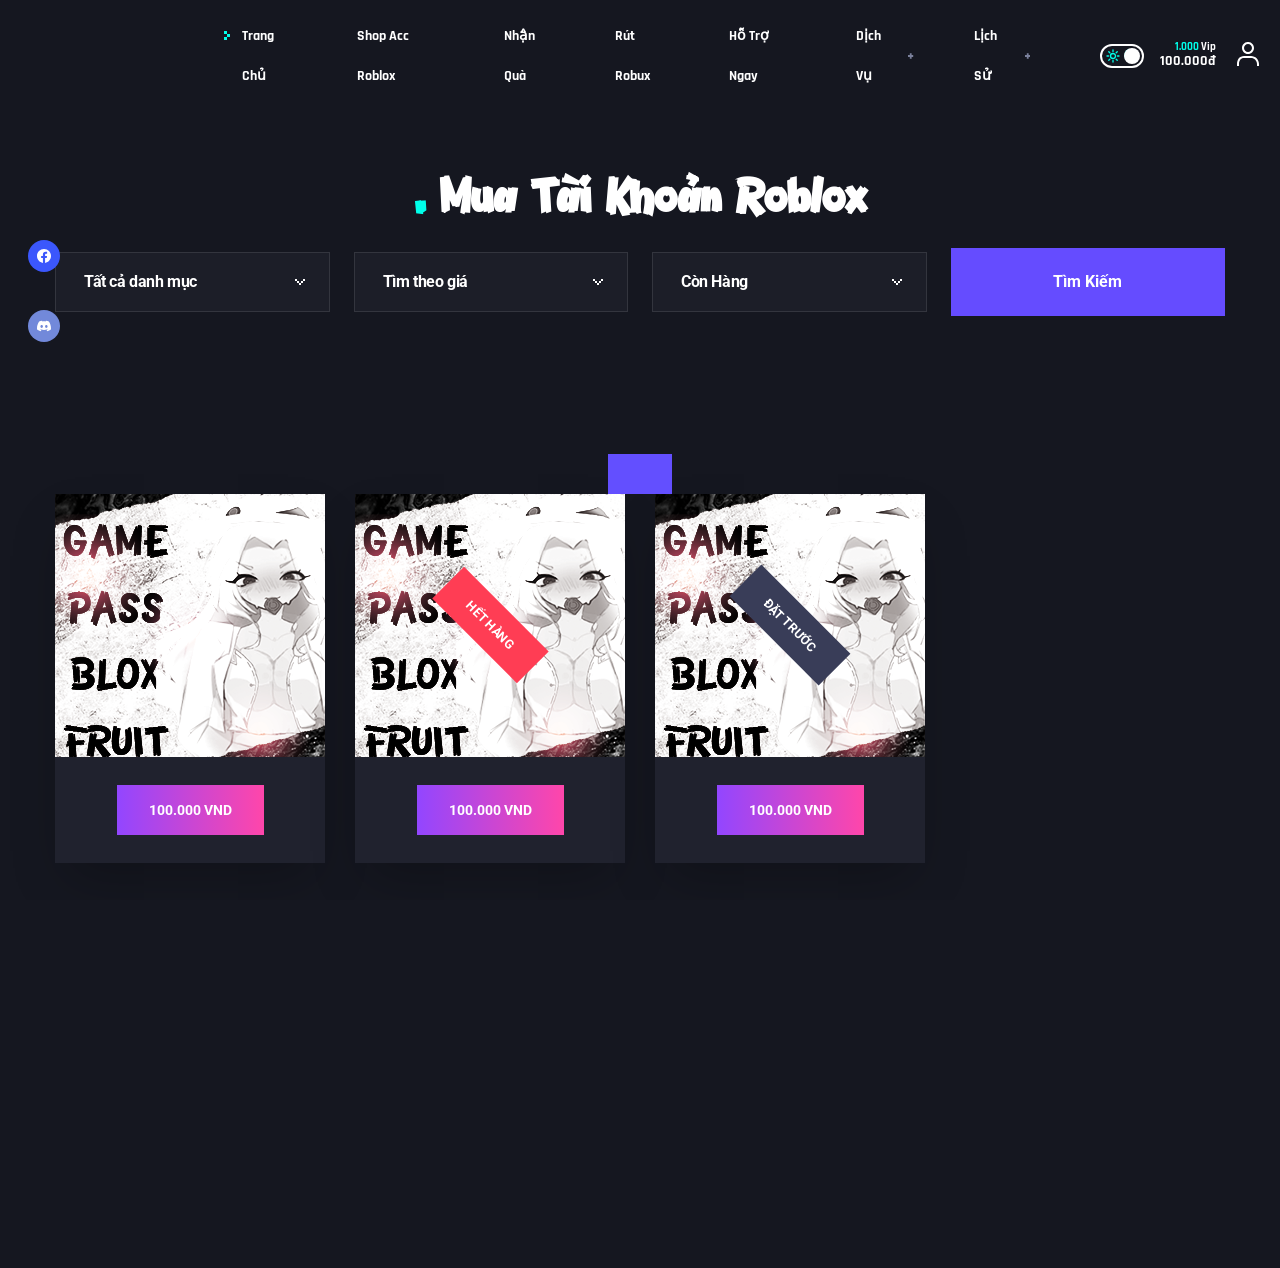
==== commit 42b2a5d8: "update" ====
--- a/shop-nick.html
+++ b/shop-nick.html
@@ -688,211 +688,167 @@
           <!-- Navigation (Mobile) / End -->
         </div>
       </div>
-      
+
       <!-- main  -->
       <main id="main-content" class="grow lg:pt-0">
-<<<<<<< HEAD
-        <div class="pt-12 pb-20 lg:pb-44 lg:pt-24 xl:pt-[105px]">
+        <div class="lg:pb-44 pb-20 pt-12">
           <div class="container">
             <div
-            class="mb-10 md:mb-12 lg:mb-16 xl:mb-20 flex flex-col gap-y-6 sm:flex-row sm:justify-between sm:items-center"
-          >
-            <h2
-              class="title-website text-2.5xl font-bold text-gray-900 before:text-accent before:content-['.'] dark:text-white sm:text-3.5xl md:text-4xl lg:text-[62px] lg:leading-none"
-            >
-              Danh Sách Dịch Vụ
-            </h2>
-          </div>
+              class="flex flex-col gap-y-6 sm:items-center sm:justify-between"
+            >
+              <h2
+                class="title-website text-2.5xl font-bold text-gray-900 before:text-accent before:content-['.'] dark:text-white sm:text-3.5xl md:text-4xl lg:text-[62px] lg:leading-none"
+              >
+                Mua Tài Khoản Roblox
+              </h2>
+            </div>
             <div
               class="flex gap-x-8 justify-between items-center mb-6 md:mb-8 lg:mb-10 xl:mb-12"
             >
               <tab class="w-full">
-                <ul
-                  class="flex flex-wrap justify-center gap-x-4 lg:gap-x-9 text-base lg:text-lg font-bold uppercase tracking-tight"
+                <div
+                  class="relative z-10 flex basis-full flex-col py-5 md:min-h-[100px] md:flex-row md:items-stretch gap-y-4 md:gap-x-4 md:py-0 lg:min-h-[120px] lg:gap-x-5 xl:gap-x-6 pr-5 lg:pr-0"
                 >
-                  <li>
+                  <div class="flex-1 flex items-center">
+                    <select
+                      class="w-full border-base px-7 font-bold tracking-tight text-primary transition-all duration-150 bg-caret bg-[length:10px_6px] bg-[position:right_24px_center] focus:border-indigo-500 focus:outline-0 focus:ring-0 hover:cursor-pointer dark:border-white/10 dark:bg-gray-800 dark:text-white dark:placeholder:text-gray-500/80 dark:focus:border-indigo-500 dark:bg-caret-white h-[60px]"
+                    >
+                      <option value="all">Tất cả danh mục</option>
+                      <option value="Danh Mục A">Danh Mục A</option>
+                      <option value="Danh Mục B">Danh Mục B</option>
+                      <option value="Danh Mục C">Danh Mục C</option>
+                    </select>
+                  </div>
+                  <div class="flex-1 flex items-center">
+                    <select
+                      class="w-full border-base px-7 font-bold tracking-tight text-primary transition-all duration-150 bg-caret bg-[length:10px_6px] bg-[position:right_24px_center] focus:border-indigo-500 focus:outline-0 focus:ring-0 hover:cursor-pointer dark:border-white/10 dark:bg-gray-800 dark:text-white dark:placeholder:text-gray-500/80 dark:focus:border-indigo-500 dark:bg-caret-white h-[60px]"
+                    >
+                      <option value="price">Tìm theo giá</option>
+                      <option value="to-low">Từ rẻ đến đắt</option>
+                      <option value="to-high">Từ đắt đến rẻ</option>
+                    </select>
+                  </div>
+                  <div class="flex-1 flex items-center">
+                    <select
+                      class="w-full border-base px-7 font-bold tracking-tight text-primary transition-all duration-150 bg-caret bg-[length:10px_6px] bg-[position:right_24px_center] focus:border-indigo-500 focus:outline-0 focus:ring-0 hover:cursor-pointer dark:border-white/10 dark:bg-gray-800 dark:text-white dark:placeholder:text-gray-500/80 dark:focus:border-indigo-500 dark:bg-caret-white h-[60px]"
+                    >
+                      <option value="">Còn Hàng</option>
+                      <option value="">Đặt Trước</option>
+                    </select>
+                  </div>
+                  <div class="flex-1 flex items-center">
                     <a
-                      class="text-gray-900 text-primary dark:text-primary transition-colors"
                       href="#"
-                      >TẤT CẢ</a
-                    >
-                  </li>
-                  <li>
-                    <a
-                      class="text-gray-900 hover:text-primary dark:text-white dark:hover:text-primary transition-colors"
-                      href="#"
-                      >Danh Mục A</a
-                    >
-                  </li>
-                  <li>
-                    <a
-                      class="text-gray-900 hover:text-primary dark:text-white dark:hover:text-primary transition-colors"
-                      href="#"
-                      >Danh Mục B</a
-                    >
-                  </li>
-                  <li>
-                    <a
-                      class="text-gray-900 hover:text-primary dark:text-white dark:hover:text-primary transition-colors"
-                      href="#"
-                      >Danh Mục C</a
-                    >
-                  </li>
-                  <li>
-                    <a
-                      class="text-gray-900 hover:text-primary dark:text-white dark:hover:text-primary transition-colors"
-                      href="#"
-                      >Danh Mục D</a
-                    >
-                  </li>
-                </ul>
+                      class="bg-primary font-bold hover:bg-accent/90 inline-flex justify-center leading-none lg:px-8 lg:py-[18px] lg:text-base lg:text-white px-4 py-5 text-center text-sm text-white transition-colors w-full"
+                      >Tìm Kiếm</a
+                    >
+                  </div>
+                </div>
               </tab>
-=======
-        <div class="pb-20 md:pb-24 lg:pb-[120px]">
-          <div class="container">
+            </div>
+            <!-- loading find  -->
             <div
-              class="mb-10 md:mb-12 lg:mb-16 xl:mb-20 flex flex-col gap-y-6 sm:flex-row sm:justify-between sm:items-center"
-            >
-              <h2
-                class="title-website text-2.5xl font-bold text-gray-900 before:text-accent before:content-['.'] dark:text-white sm:text-3.5xl md:text-4xl lg:text-[62px] lg:leading-none"
-              >
-                DANH MỤC TÀI KHOẢN
-              </h2>
+              class="flex items-center justify-center mt-10 md:mt-20 lg:mt-28"
+            >
+              <div
+                class="vv-preloader-spikes-roll relative h-10 w-16 animate-spike-roll bg-spike-roll bg-no-repeat"
+              ></div>
             </div>
-
-            <!-- demoo  -->
-            <div class="space-x-4">
-              <button
-                class="px-4 py-2 bg-blue-500 text-white rounded-md"
-                onclick="showContent('tat-ca')"
-              >
-                Tất cả
-              </button>
-              <button class="px-4 py-2" onclick="showContent('danh-muc-a')">
-                Danh mục A
-              </button>
-              <button class="px-4 py-2" onclick="showContent('danh-muc-b')">
-                Danh mục B
-              </button>
-            </div>
-
-            <!-- Đây là nơi bạn có thể hiển thị nội dung tương ứng với danh mục -->
-            <div class="mt-4">
-              <!-- Nội dung danh mục mặc định -->
-              <div class="danh-muc tat-ca">
-                Nội dung danh mục mặc định tại đây
-              </div>
-
-              <!-- Nội dung danh mục A -->
-              <div class="danh-muc danh-muc-a hidden">
-                Nội dung danh mục A tại đây
-              </div>
-
-              <!-- Nội dung danh mục B -->
-              <div class="danh-muc danh-muc-b hidden">
-                Nội dung danh mục B tại đây
-              </div>
-            </div>
-            <style>
-              /* CSS để ẩn hoặc hiển thị danh mục */
-              .hidden {
-                display: none;
-              }
-            </style>
-
-            <script>
-              function showContent(category) {
-                // Ẩn tất cả các danh mục và loại bỏ lớp "text-white" cho các tab
-                document.querySelectorAll(".danh-muc").forEach(function (el) {
-                  el.classList.add("hidden");
-                });
-                document.querySelectorAll("button").forEach(function (button) {
-                  button.classList.remove("text-white");
-                });
-
-                // Hiển thị danh mục được chọn và thêm lớp "text-white" cho tab tương ứng
-                document
-                  .querySelector(`.${category}`)
-                  .classList.remove("hidden");
-                document
-                  .querySelector(`button[onclick="showContent('${category}')"]`)
-                  .classList.add("text-white");
-              }
-            </script>
-
-            <!-- end demo  -->
+            <!-- Còn Hàng  -->
             <div
               class="gap-x-6 gap-y-9 grid grid-cols-12 lg:gap-x-7.5 md:gap-x-6"
             >
-              <div class="col-span-6 lg:col-span-3 md:col-span-4 sm:col-span-6">
-                <figure class="group mb-5.5 overflow-hidden relative">
+              <div
+                class="bg-gray-50 col-span-6 dark:bg-gray-700 lg:col-span-3 md:col-span-4 shadow-2xl sm:col-span-6"
+              >
+                <figure class="group relative overflow-hidden bg-gray-100">
                   <img
-                    class="aspect-[27/34] duration-300 object-cover transition-transform w-full lazyload"
-                    src="./image_shop/loading.gif"
-                    data-src="./image_shop/BLOXFRUIT.png"
-                    alt="Đây là danh mục"
+                    class="aspect-[37/36] duration-300 group-hover:scale-110 object-cover transition-transform w-full"
+                    src="./image_shop/BLOXFRUIT.png"
+                    alt=""
                   />
                   <div
-                    class="absolute bg-white dark:bg-gray-900 group-hover:opacity-90 inset-0 opacity-0 transition-opacity"
+                    class="absolute inset-0 bg-white dark:bg-gray-900 opacity-0 group-hover:opacity-90 transition-opacity"
                   ></div>
                   <div
                     class="flex absolute justify-center left-0 right-0 top-1/2 -translate-y-1/2 scale-90 [@media(hover:hover)]:opacity-0 [@media(hover:hover)]:transition-all [@media(hover:hover)]:duration-300 [@media(hover:hover)]:group-hover:scale-100 [@media(hover:hover)]:group-hover:opacity-100"
                   >
-                    <a href="#">
-                      <img
-                        class="font-bold gap-x-3 inline-flex justify-center lazyLoad leading-none lg:px-8 md:py-[18px] px-4 py-4 text-center text-gray-900 text-sm transition-colors uppercase"
-                        data-src="./image_shop/button.png"
-                        style="height: auto"
-                        src="./image_shop/button.png"
-                      />
+                    <a
+                      href="detail-shop-nick.html"
+                      class="inline-flex text-center font-bold leading-none transition-colors uppercase justify-center gap-x-3 py-4 px-4 md:py-[18px] lg:px-8 text-sm text-white bg-primary hover:bg-primary/90"
+                      >Còn : 100.000 Tài Khoản</a
+                    >
+                  </div>
+                </figure>
+                <div class="flex flex-col items-center md:p-7 p-5">
+                  <a
+                    href="detail-shop-nick.html"
+                    class="bg-gradient-to-r font-bold from-[#9246ff] gap-x-3 hover:bg-primary/90 inline-flex justify-center leading-none lg:px-8 md:py-[18px] px-4 py-4 text-center text-sm text-white to-[#ff46aa] transition-colors uppercase"
+                    >100.000 VND</a
+                  >
+                </div>
+              </div>
+              <div
+                class="bg-gray-50 col-span-6 dark:bg-gray-700 lg:col-span-3 md:col-span-4 shadow-2xl sm:col-span-6"
+              >
+                <figure class="group relative overflow-hidden bg-gray-100">
+                  <img
+                    class="aspect-[37/36] duration-300 group-hover:scale-110 object-cover transition-transform w-full"
+                    src="./image_shop/BLOXFRUIT.png"
+                    alt=""
+                  />
+                  <div
+                    class="absolute inset-0 bg-white dark:bg-gray-900 opacity-0 group-hover:opacity-90 transition-opacity"
+                  ></div>
+                  <div
+                    class="-translate-y-1/2 [@media(hover:hover)]:duration-300 [@media(hover:hover)]:group-hover:opacity-100 [@media(hover:hover)]:group-hover:scale-100 [@media(hover:hover)]:transition-all absolute flex justify-center left-0 right-0 scale-90 top-1/2"
+                  >
+                    <a
+                      href="detail-shop-nick.html"
+                      class="bg-[#ff3d54] font-bold gap-x-3 hover:bg-social-patreon/90 inline-flex justify-center leading-none lg:px-8 md:py-[18px] px-4 py-4 rotate-45 text-center text-sm text-white transition-colors uppercase"
+                      >HẾT HÀNG</a
+                    >
+                  </div>
+                </figure>
+                <div class="flex flex-col items-center md:p-7 p-5">
+                  <a
+                    href="detail-shop-nick.html"
+                    class="bg-gradient-to-r font-bold from-[#9246ff] gap-x-3 hover:bg-primary/90 inline-flex justify-center leading-none lg:px-8 md:py-[18px] px-4 py-4 text-center text-sm text-white to-[#ff46aa] transition-colors uppercase"
+                    >100.000 VND</a
+                  >
+                </div>
+              </div>
+              <div
+                class="bg-gray-50 col-span-6 dark:bg-gray-700 lg:col-span-3 md:col-span-4 shadow-2xl sm:col-span-6"
+              >
+                <figure class="group relative overflow-hidden bg-gray-100">
+                  <img
+                    class="aspect-[37/36] duration-300 group-hover:scale-110 object-cover transition-transform w-full"
+                    src="./image_shop/BLOXFRUIT.png"
+                    alt=""
+                  />
+                  <div
+                    class="absolute inset-0 bg-white dark:bg-gray-900 opacity-0 group-hover:opacity-90 transition-opacity"
+                  ></div>
+                  <div
+                    class="-translate-y-1/2 [@media(hover:hover)]:duration-300 [@media(hover:hover)]:group-hover:opacity-100 [@media(hover:hover)]:group-hover:scale-100 [@media(hover:hover)]:transition-all absolute flex justify-center left-0 right-0 scale-90 top-1/2"
+                  >
+                    <a
+                      href="detail-shop-nick.html"
+                      class="bg-[#393d58] font-bold gap-x-3 hover:bg-social-patreon/90 inline-flex justify-center leading-none lg:px-8 md:py-[18px] px-4 py-4 rotate-45 text-center text-sm text-white transition-colors uppercase"
+                      >ĐẶT TRƯỚC
                     </a>
                   </div>
                 </figure>
-              </div>
->>>>>>> 803938564b2a61af531fb31efbfcec6c70af8862
+                <div class="flex flex-col items-center md:p-7 p-5">
+                  <a
+                    href="detail-shop-nick.html"
+                    class="bg-gradient-to-r font-bold from-[#9246ff] gap-x-3 hover:bg-primary/90 inline-flex justify-center leading-none lg:px-8 md:py-[18px] px-4 py-4 text-center text-sm text-white to-[#ff46aa] transition-colors uppercase"
+                    >100.000 VND</a
+                  >
+                </div>
+              </div>
             </div>
-            <div class="gap-x-6 gap-y-9 grid grid-cols-12 lg:gap-x-7.5 md:gap-x-6">
-              <div class="bg-gray-50 col-span-6 dark:bg-gray-700 lg:col-span-3 md:col-span-4 shadow-2xl sm:col-span-6">
-                <figure class="group relative overflow-hidden bg-gray-100">
-                  <img class="aspect-[37/36] duration-300 group-hover:scale-110 object-cover transition-transform w-full" src="./image_shop/BLOXFRUIT.png" alt="Neko MaGiX Black T-Shirt">
-                  <div class="absolute inset-0 bg-white dark:bg-gray-900 opacity-0 group-hover:opacity-90 transition-opacity"></div>
-                  <div class="flex absolute justify-center left-0 right-0 top-1/2 -translate-y-1/2 scale-90 [@media(hover:hover)]:opacity-0 [@media(hover:hover)]:transition-all [@media(hover:hover)]:duration-300 [@media(hover:hover)]:group-hover:scale-100 [@media(hover:hover)]:group-hover:opacity-100">
-                    <a href="viewproduct.html" class="inline-flex text-center font-bold leading-none transition-colors uppercase justify-center gap-x-3 py-4 px-4 md:py-[18px] lg:px-8 text-sm text-white bg-primary hover:bg-primary/90">Còn : 100.000 Tài Khoản</a>
-                  </div>
-                </figure>
-                <div class="flex flex-col items-center md:p-7 p-5">
-                  <a href="viewproduct.html" class="bg-gradient-to-r font-bold from-[#9246ff] gap-x-3 hover:bg-primary/90 inline-flex justify-center leading-none lg:px-8 md:py-[18px] px-4 py-4 text-center text-sm text-white to-[#ff46aa] transition-colors uppercase">100.000 VND</a>
-                  
-                </div>
-              </div>
-            <div class="bg-gray-50 col-span-6 dark:bg-gray-700 lg:col-span-3 md:col-span-4 shadow-2xl sm:col-span-6">
-                <figure class="group relative overflow-hidden bg-gray-100">
-                  <img class="aspect-[37/36] duration-300 group-hover:scale-110 object-cover transition-transform w-full" src="./image_shop/BLOXFRUIT.png" alt="Neko MaGiX Black T-Shirt">
-                  <div class="absolute inset-0 bg-white dark:bg-gray-900 opacity-0 group-hover:opacity-90 transition-opacity"></div>
-                  <div class="-translate-y-1/2 [@media(hover:hover)]:duration-300 [@media(hover:hover)]:group-hover:opacity-100 [@media(hover:hover)]:group-hover:scale-100 [@media(hover:hover)]:transition-all absolute flex justify-center left-0 right-0 scale-90 top-1/2">
-                    <a href="viewproduct.html" class="bg-[#ff3d54] font-bold gap-x-3 hover:bg-social-patreon/90 inline-flex justify-center leading-none lg:px-8 md:py-[18px] px-4 py-4 rotate-45 text-center text-sm text-white transition-colors uppercase">HẾT HÀNG</a>
-                  </div>
-                </figure>
-                <div class="flex flex-col items-center md:p-7 p-5">
-                  <a href="viewproduct.html" class="bg-gradient-to-r font-bold from-[#9246ff] gap-x-3 hover:bg-primary/90 inline-flex justify-center leading-none lg:px-8 md:py-[18px] px-4 py-4 text-center text-sm text-white to-[#ff46aa] transition-colors uppercase">100.000 VND</a>
-                  
-                </div>
-              </div><div class="bg-gray-50 col-span-6 dark:bg-gray-700 lg:col-span-3 md:col-span-4 shadow-2xl sm:col-span-6">
-                <figure class="group relative overflow-hidden bg-gray-100">
-                  <img class="aspect-[37/36] duration-300 group-hover:scale-110 object-cover transition-transform w-full" src="./image_shop/BLOXFRUIT.png" alt="Neko MaGiX Black T-Shirt">
-                  <div class="absolute inset-0 bg-white dark:bg-gray-900 opacity-0 group-hover:opacity-90 transition-opacity"></div>
-                  <div class="-translate-y-1/2 [@media(hover:hover)]:duration-300 [@media(hover:hover)]:group-hover:opacity-100 [@media(hover:hover)]:group-hover:scale-100 [@media(hover:hover)]:transition-all absolute flex justify-center left-0 right-0 scale-90 top-1/2">
-                    <a href="viewproduct.html" class="bg-[#393d58] font-bold gap-x-3 hover:bg-social-patreon/90 inline-flex justify-center leading-none lg:px-8 md:py-[18px] px-4 py-4 rotate-45 text-center text-sm text-white transition-colors uppercase">ĐẶT TRƯỚC </a>
-                  </div>
-                </figure>
-                <div class="flex flex-col items-center md:p-7 p-5">
-                  <a href="viewproduct.html" class="bg-gradient-to-r font-bold from-[#9246ff] gap-x-3 hover:bg-primary/90 inline-flex justify-center leading-none lg:px-8 md:py-[18px] px-4 py-4 text-center text-sm text-white to-[#ff46aa] transition-colors uppercase">100.000 VND</a>
-                  
-                </div>
-              </div></div>
-
-           
-            
           </div>
         </div>
       </main>
@@ -994,244 +950,6 @@
         </li>
       </ul>
     </div>
-    <dialog
-      id="login-register"
-      class="js-vv-modal mx-auto w-[470px] max-w-[90%] border-none bg-transparent p-0 backdrop:bg-gray-900/90"
-    >
-      <div class="pt-[22px]">
-        <div class="bg-white dark:bg-gray-700 shadow-3xl overflow-y-auto">
-          <div
-            class="relative flex h-28 items-center bg-[url('../../../assets/img/str1/samples/modal-header-bg.jpg')] bg-cover bg-center bg-no-repeat px-6 md:px-10 lg:h-[140px]"
-          >
-            <div class="relative z-[4] text-white">
-              <h4
-                class="text-2xl font-bold lg:mb-0.5 lg:text-3xl xl:text-[32px] xl:leading-none"
-              >
-                Login & Register
-              </h4>
-              <div class="font-bold leading-none">
-                I’m glad to see you here!
-              </div>
-            </div>
-            <div class="absolute inset-0 z-[1] bg-black mix-blend-color"></div>
-            <div
-              class="absolute inset-0 z-[2] bg-primary mix-blend-multiply"
-            ></div>
-            <div
-              class="absolute inset-0 z-[3] bg-gray-900 mix-blend-lighten"
-            ></div>
-            <img
-              class="absolute right-0 bottom-0 z-[5] -mt-[22px] max-w-[41%]"
-              src="assets/img/str1/samples/modal-header-hero.png"
-              alt=""
-            />
-          </div>
-          <div>
-            <div class="tabs">
-              <nav class="tabs__header overflow-hidden">
-                <ul class="grid grid-cols-2 gap-x-[1px] dark:bg-gray-500/20">
-                  <li class="tabs__header-item is-active group">
-                    <a
-                      href="#"
-                      class="flex justify-center border-b bg-gray-100 dark:bg-gray-800 group-[.is-active]:bg-white border-gray-500/20 py-4 text-center font-bold text-gray-500/40 transition-colors hover:text-accent group-[.is-active]:text-accent dark:group-[.is-active]:border-gray-700 group-[.is-active]:border-white dark:group-[.is-active]:bg-gray-700"
-                      >Login</a
-                    >
-                  </li>
-                  <li class="tabs__header-item group flex-1">
-                    <a
-                      href="#"
-                      class="flex justify-center border-b bg-gray-100 dark:bg-gray-800 group-[.is-active]:bg-white border-gray-500/20 py-4 text-center font-bold text-gray-500/40 transition-colors hover:text-accent group-[.is-active]:text-accent dark:group-[.is-active]:border-gray-700 group-[.is-active]:border-white dark:border-gray-500/20 dark:group-[.is-active]:bg-gray-700"
-                      >Register</a
-                    >
-                  </li>
-                </ul>
-              </nav>
-              <div class="tabs__content py-6 px-6 lg:px-10 lg:py-9">
-                <div class="tabs__content-item">
-                  <form class="flex flex-col gap-y-6 lg:gap-y-8" action="#">
-                    <div>
-                      <label
-                        class="block text-sm font-bold uppercase text-gray-500 [&:not(:empty)]:mb-2.5"
-                        for="login-user-email"
-                        >Your Email</label
-                      >
-                      <input
-                        class="group-[.is-success]:bg-input-success-dark group-[.is-error]:border-danger group-[.is-error]:bg-input-invalid group-[.is-error]:text-danger group-[.is-success]:pr-16 group-[.is-invalid]:pr-16 px-4 py-2 border-base bg-white/40 bg-[length:18px_18px,_38px_38px] bg-[position:right_16px_center,_right_6px_center] bg-no-repeat font-medium leading-8 tracking-tight text-gray-900 transition-all duration-150 placeholder:font-normal placeholder:text-gray-500/60 focus:border-accent focus:bg-white focus:text-gray-900 focus:outline-0 focus:ring-0 dark:border-gray-650 dark:group-[.is-success]:bg-input-success dark:bg-gray-900/40 dark:text-white dark:placeholder:text-gray-500/80 dark:focus:border-accent dark:focus:bg-gray-900 w-full"
-                        type="email"
-                        name="login-user-email"
-                        id="login-user-email"
-                        value=""
-                        placeholder=""
-                      />
-                      <p
-                        class="group-[.is-error]:block mt-2 hidden text-xs text-danger"
-                      ></p>
-                    </div>
-                    <div>
-                      <label
-                        class="block text-sm font-bold uppercase text-gray-500 [&:not(:empty)]:mb-2.5"
-                        for="login-user-password"
-                        >Your Password</label
-                      >
-                      <input
-                        class="group-[.is-success]:bg-input-success-dark group-[.is-error]:border-danger group-[.is-error]:bg-input-invalid group-[.is-error]:text-danger group-[.is-success]:pr-16 group-[.is-invalid]:pr-16 px-4 py-2 border-base bg-white/40 bg-[length:18px_18px,_38px_38px] bg-[position:right_16px_center,_right_6px_center] bg-no-repeat font-medium leading-8 tracking-tight text-gray-900 transition-all duration-150 placeholder:font-normal placeholder:text-gray-500/60 focus:border-accent focus:bg-white focus:text-gray-900 focus:outline-0 focus:ring-0 dark:border-gray-650 dark:group-[.is-success]:bg-input-success dark:bg-gray-900/40 dark:text-white dark:placeholder:text-gray-500/80 dark:focus:border-accent dark:focus:bg-gray-900 w-full"
-                        type="password"
-                        name="login-user-password"
-                        id="login-user-password"
-                        value=""
-                        placeholder=""
-                      />
-                      <p
-                        class="group-[.is-error]:block mt-2 hidden text-xs text-danger"
-                      ></p>
-                    </div>
-                    <div class="flex justify-between flex-wrap gap-y-4">
-                      <div>
-                        <label
-                          class="flex items-center gap-x-3 hover:cursor-pointer"
-                          for="remember-me"
-                          ><input
-                            name="remember-me"
-                            id="remember-me"
-                            type="checkbox"
-                            class="border-gray-650 dark:border-gray-650 h-4 w-4 bg-white checked:border-accent checked:bg-white checked:text-accent checked:hover:border-accent checked:hover:bg-white dark:bg-gray-900 dark:checked:border-accent dark:checked:hover:border-accent dark:checked:hover:bg-gray-900"
-                          />
-                          <span
-                            class="text-xs font-bold uppercase text-gray-900 dark:text-white"
-                            >Remember Me</span
-                          ></label
-                        >
-                      </div>
-                      <a
-                        href="#"
-                        class="text-xs font-bold uppercase text-primary dark:text-white hover:text-accent dark:hover:text-accent transition-colors"
-                        >Forgot Password?</a
-                      >
-                    </div>
-                    <div class="mt-2">
-                      <button
-                        type="submit"
-                        class="inline-flex text-center font-bold leading-none transition-colors uppercase justify-center gap-x-3 py-4 px-4 md:py-[18px] lg:px-8 text-sm text-gray-900 bg-accent hover:bg-accent/90 w-full"
-                      >
-                        Login to your account
-                      </button>
-                    </div>
-                  </form>
-                  <div class="pt-4.5">
-                    <div
-                      class="text-center uppercase font-bold text-primary mb-6 text-xs dark:text-white"
-                    >
-                      or login with your social account
-                    </div>
-                    <div class="flex gap-4">
-                      <a
-                        href="#"
-                        class="inline-flex text-center font-bold leading-none transition-colors uppercase justify-center gap-x-3 py-4 px-4 md:py-[18px] lg:px-8 text-sm text-white bg-social-facebook hover:bg-social-facebook/90 flex-1"
-                        ><svg class="h-[14px] w-[14px]" fill="currentColor">
-                          <use
-                            xlink:href="assets/img/social-icons.svg#facebook"
-                          ></use>
-                        </svg>
-                        Login </a
-                      ><a
-                        href="#"
-                        class="inline-flex text-center font-bold leading-none transition-colors uppercase justify-center gap-x-3 py-4 px-4 md:py-[18px] lg:px-8 text-sm text-white bg-social-twitter hover:bg-social-twitter/90 flex-1"
-                        ><svg class="h-[14px] w-[14px]" fill="currentColor">
-                          <use
-                            xlink:href="assets/img/social-icons.svg#twitter"
-                          ></use>
-                        </svg>
-                        Login</a
-                      >
-                    </div>
-                  </div>
-                </div>
-                <div class="tabs__content-item">
-                  <form class="flex flex-col gap-y-6 lg:gap-y-8" action="#">
-                    <div class="group is-success">
-                      <label
-                        class="block text-sm font-bold uppercase text-gray-500 [&:not(:empty)]:mb-2.5"
-                        for="register-user-email"
-                        >Your Email</label
-                      >
-                      <input
-                        class="group-[.is-success]:bg-input-success-dark group-[.is-error]:border-danger group-[.is-error]:bg-input-invalid group-[.is-error]:text-danger group-[.is-success]:pr-16 group-[.is-invalid]:pr-16 px-4 py-2 border-base bg-white/40 bg-[length:18px_18px,_38px_38px] bg-[position:right_16px_center,_right_6px_center] bg-no-repeat font-medium leading-8 tracking-tight text-gray-900 transition-all duration-150 placeholder:font-normal placeholder:text-gray-500/60 focus:border-accent focus:bg-white focus:text-gray-900 focus:outline-0 focus:ring-0 dark:border-gray-650 dark:group-[.is-success]:bg-input-success dark:bg-gray-900/40 dark:text-white dark:placeholder:text-gray-500/80 dark:focus:border-accent dark:focus:bg-gray-900 w-full"
-                        type="email"
-                        name="register-user-email"
-                        id="register-user-email"
-                        value="jspigel@yourmail.com"
-                        placeholder=""
-                      />
-                      <p
-                        class="group-[.is-error]:block mt-2 hidden text-xs text-danger"
-                      ></p>
-                    </div>
-                    <div class="group is-error">
-                      <label
-                        class="block text-sm font-bold uppercase text-gray-500 [&:not(:empty)]:mb-2.5"
-                        for="register-user-password"
-                        >Your Password</label
-                      >
-                      <input
-                        class="group-[.is-success]:bg-input-success-dark group-[.is-error]:border-danger group-[.is-error]:bg-input-invalid group-[.is-error]:text-danger group-[.is-success]:pr-16 group-[.is-invalid]:pr-16 px-4 py-2 border-base bg-white/40 bg-[length:18px_18px,_38px_38px] bg-[position:right_16px_center,_right_6px_center] bg-no-repeat font-medium leading-8 tracking-tight text-gray-900 transition-all duration-150 placeholder:font-normal placeholder:text-gray-500/60 focus:border-accent focus:bg-white focus:text-gray-900 focus:outline-0 focus:ring-0 dark:border-gray-650 dark:group-[.is-success]:bg-input-success dark:bg-gray-900/40 dark:text-white dark:placeholder:text-gray-500/80 dark:focus:border-accent dark:focus:bg-gray-900 w-full"
-                        type="password"
-                        name="register-user-password"
-                        id="register-user-password"
-                        value="qwertyqw"
-                        placeholder=""
-                      />
-                      <p
-                        class="group-[.is-error]:block mt-2 hidden text-xs text-danger"
-                      >
-                        Password need to have at least one number
-                      </p>
-                    </div>
-                    <div>
-                      <label
-                        class="block text-sm font-bold uppercase text-gray-500 [&:not(:empty)]:mb-2.5"
-                        for="user-password-repeat"
-                        >Repeat Password</label
-                      >
-                      <input
-                        class="group-[.is-success]:bg-input-success-dark group-[.is-error]:border-danger group-[.is-error]:bg-input-invalid group-[.is-error]:text-danger group-[.is-success]:pr-16 group-[.is-invalid]:pr-16 px-4 py-2 border-base bg-white/40 bg-[length:18px_18px,_38px_38px] bg-[position:right_16px_center,_right_6px_center] bg-no-repeat font-medium leading-8 tracking-tight text-gray-900 transition-all duration-150 placeholder:font-normal placeholder:text-gray-500/60 focus:border-accent focus:bg-white focus:text-gray-900 focus:outline-0 focus:ring-0 dark:border-gray-650 dark:group-[.is-success]:bg-input-success dark:bg-gray-900/40 dark:text-white dark:placeholder:text-gray-500/80 dark:focus:border-accent dark:focus:bg-gray-900 w-full"
-                        type="password"
-                        name="user-password-repeat"
-                        id="user-password-repeat"
-                        value=""
-                        placeholder=""
-                      />
-                      <p
-                        class="group-[.is-error]:block mt-2 hidden text-xs text-danger"
-                      ></p>
-                    </div>
-                    <div class="mt-2">
-                      <button
-                        type="submit"
-                        class="inline-flex text-center font-bold leading-none transition-colors uppercase justify-center gap-x-3 py-4 px-4 md:py-[18px] lg:px-8 text-sm text-white bg-primary hover:bg-primary/90 w-full"
-                      >
-                        Create your account
-                      </button>
-                    </div>
-                    <div class="text-sm leading-loose text-gray text-center">
-                      <p>
-                        You’ll receive a confirmation email in your inbox with a
-                        link so you can activate your account. If you have any
-                        problems,
-                        <a
-                          class="text-accent hover:text-primary dark:hover:text-white transition-colors"
-                          href=""
-                          >contact us</a
-                        >!
-                      </p>
-                    </div>
-                  </form>
-                </div>
-              </div>
-            </div>
-          </div>
-        </div>
-      </div>
-    </dialog>
 
     <!-- Scripts ================================================== -->
     <script src="https://code.jquery.com/jquery-3.6.0.min.js"></script>
@@ -1247,12 +965,12 @@
     <!-- Ion icon  -->
     <script src="https://unpkg.com/ionicons@4.5.10-0/dist/ionicons.js"></script>
     <!-- Vendors JS -->
-    <script src="assets/vendors/common/glightbox/js/glightbox.min.js"></script>
-    <script src="assets/vendors/common/swiper/js/swiper-bundle.min.js"></script>
+    <script src="./assets/vendors/common/glightbox/js/glightbox.min.js"></script>
+    <script src="./assets/vendors/common/swiper/js/swiper-bundle.min.js"></script>
     <!-- Template JS -->
-    <script src="assets/js/common.js"></script>
-    <script src="assets/js/str1/init.js"></script>
-    <!-- y js  -->
+    <script src="./assets/js/common.js"></script>
+    <script src="./assets/js/str1/init.js"></script>
+    <!-- my js  -->
     <script src="./assets/js/myjs.js"></script>
   </body>
 </html>
